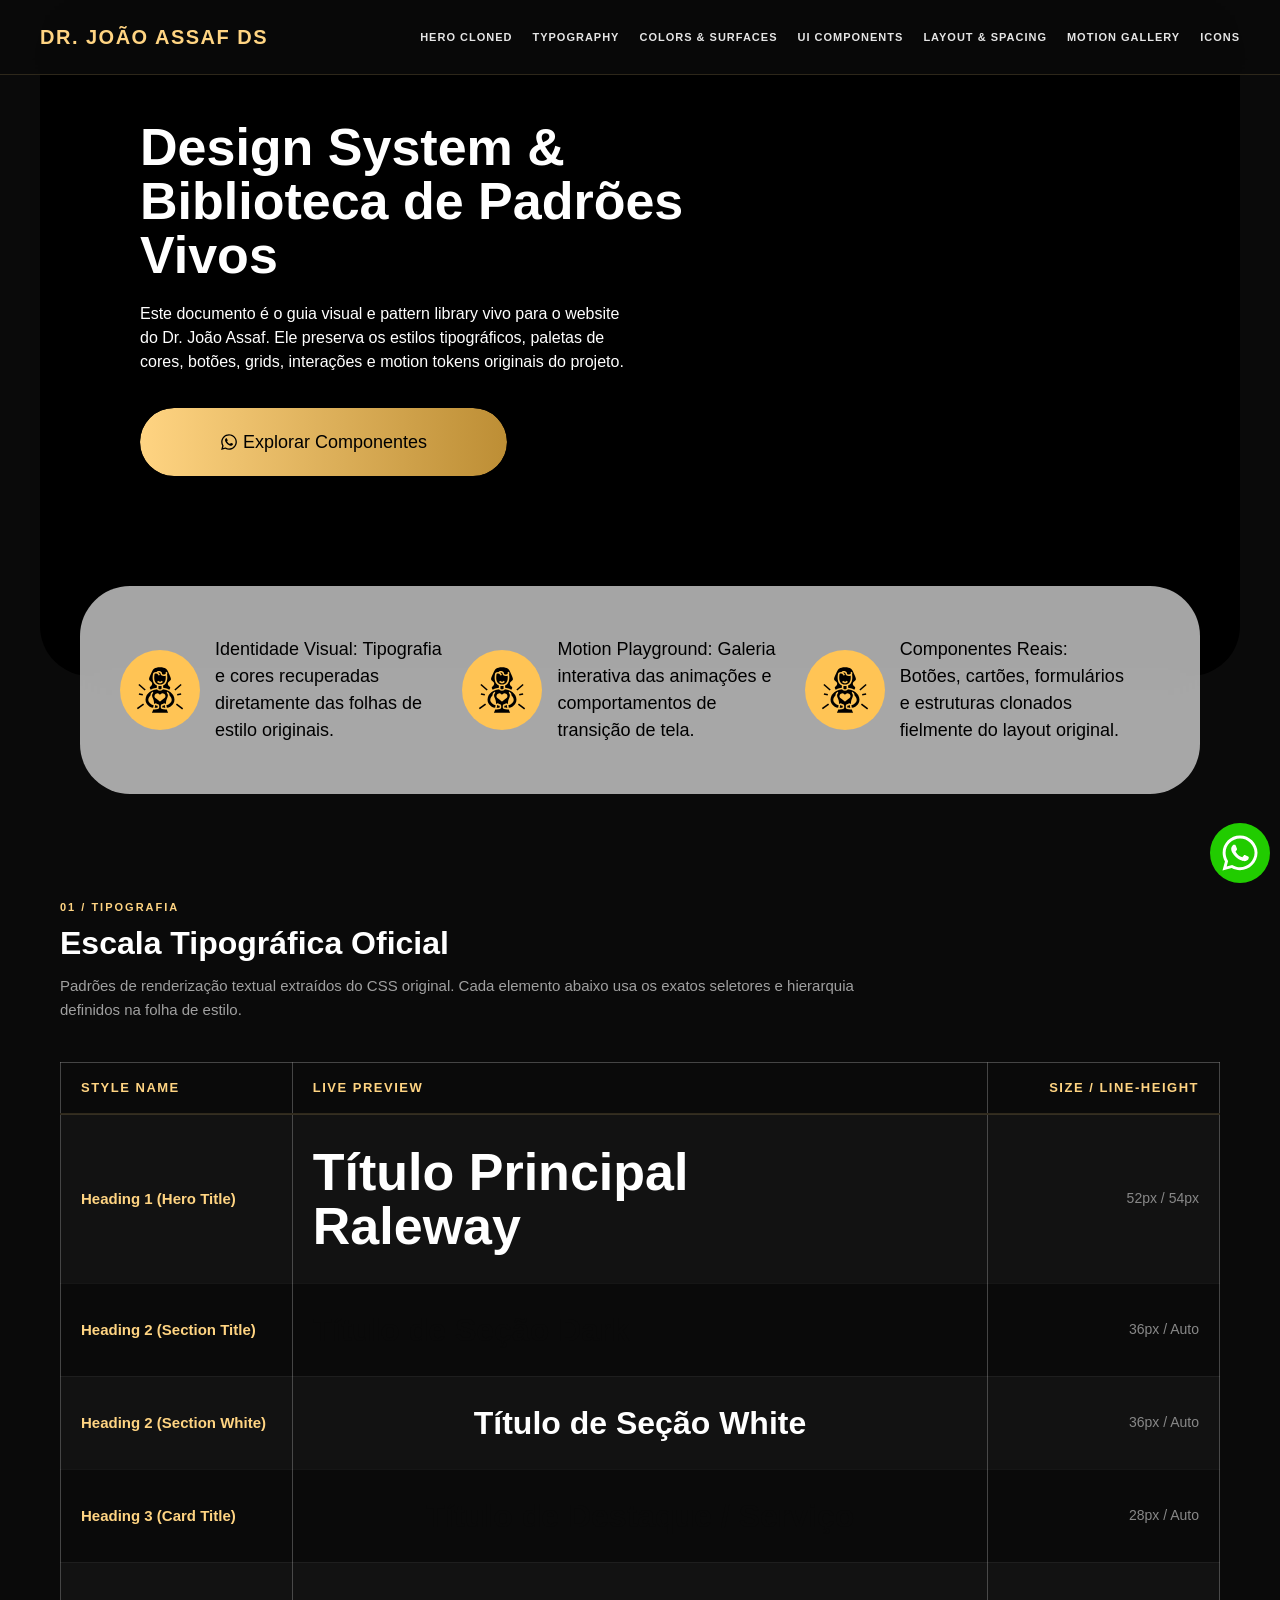
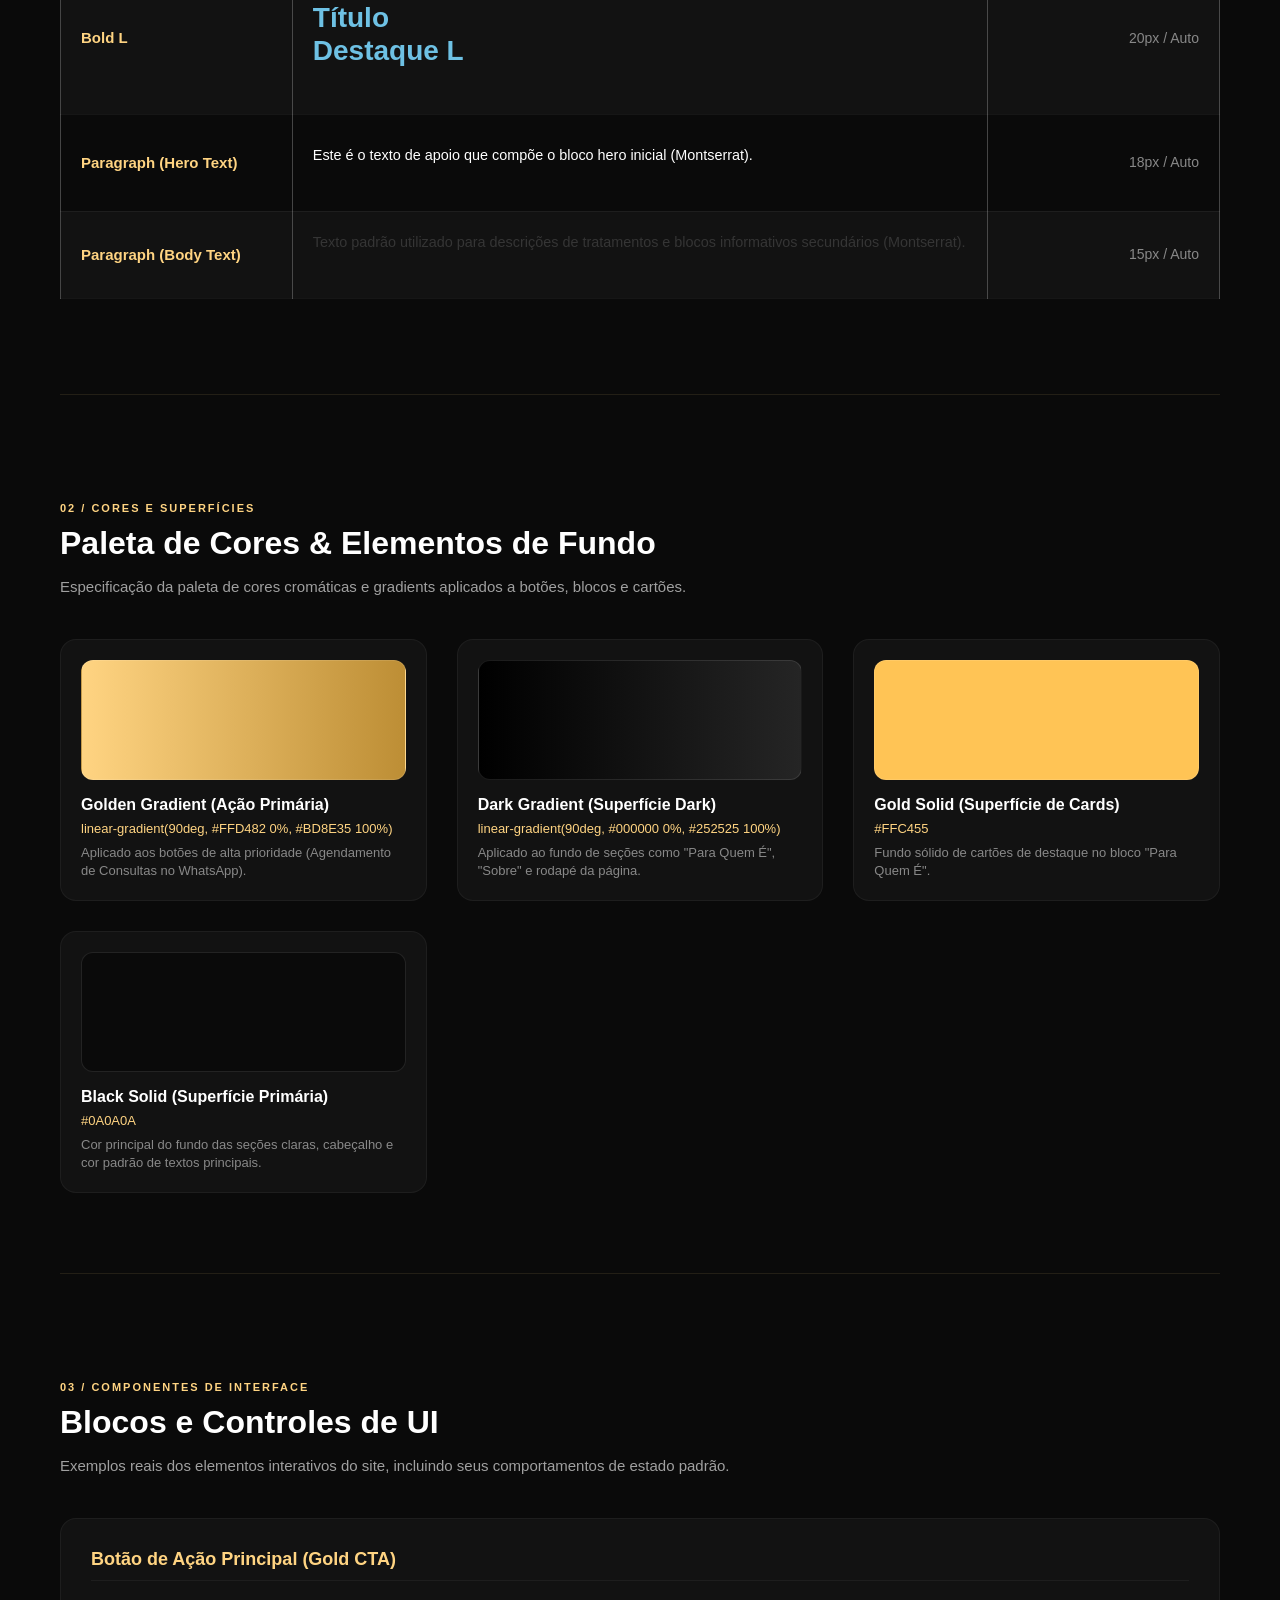
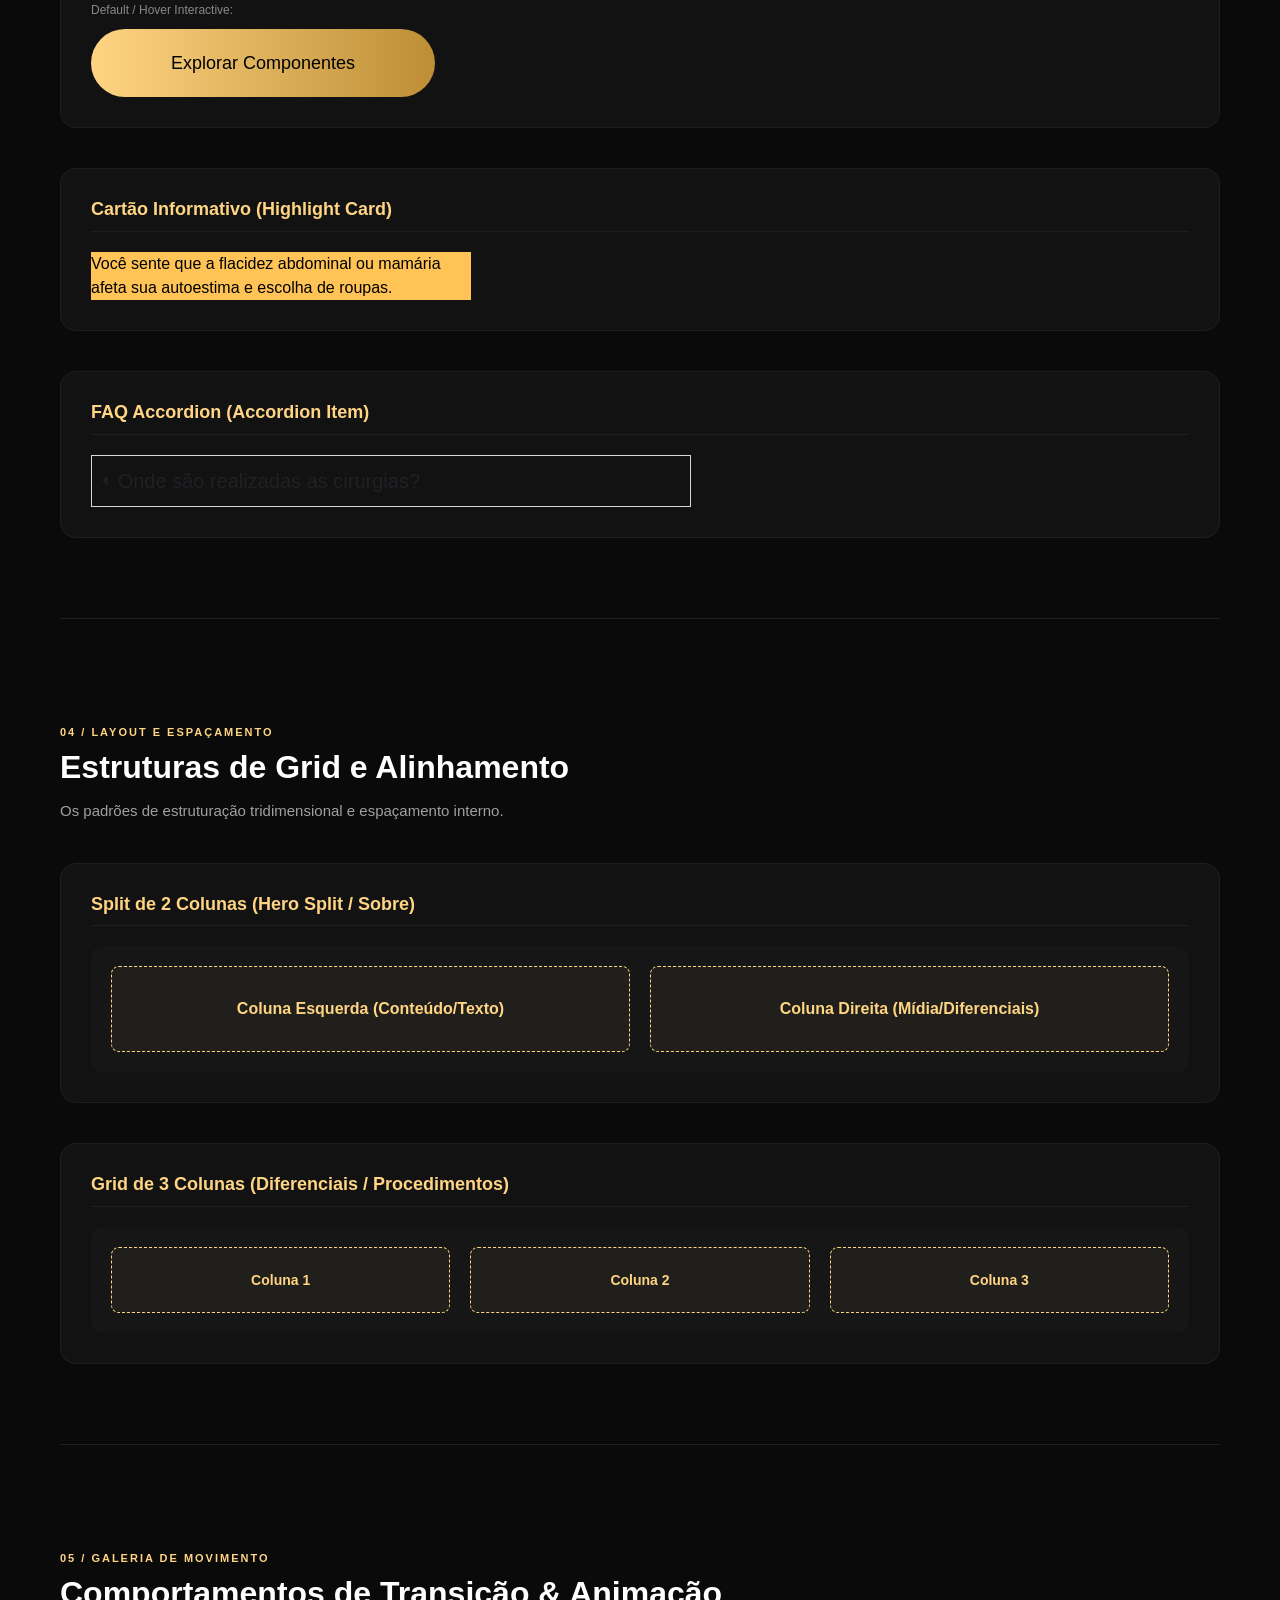
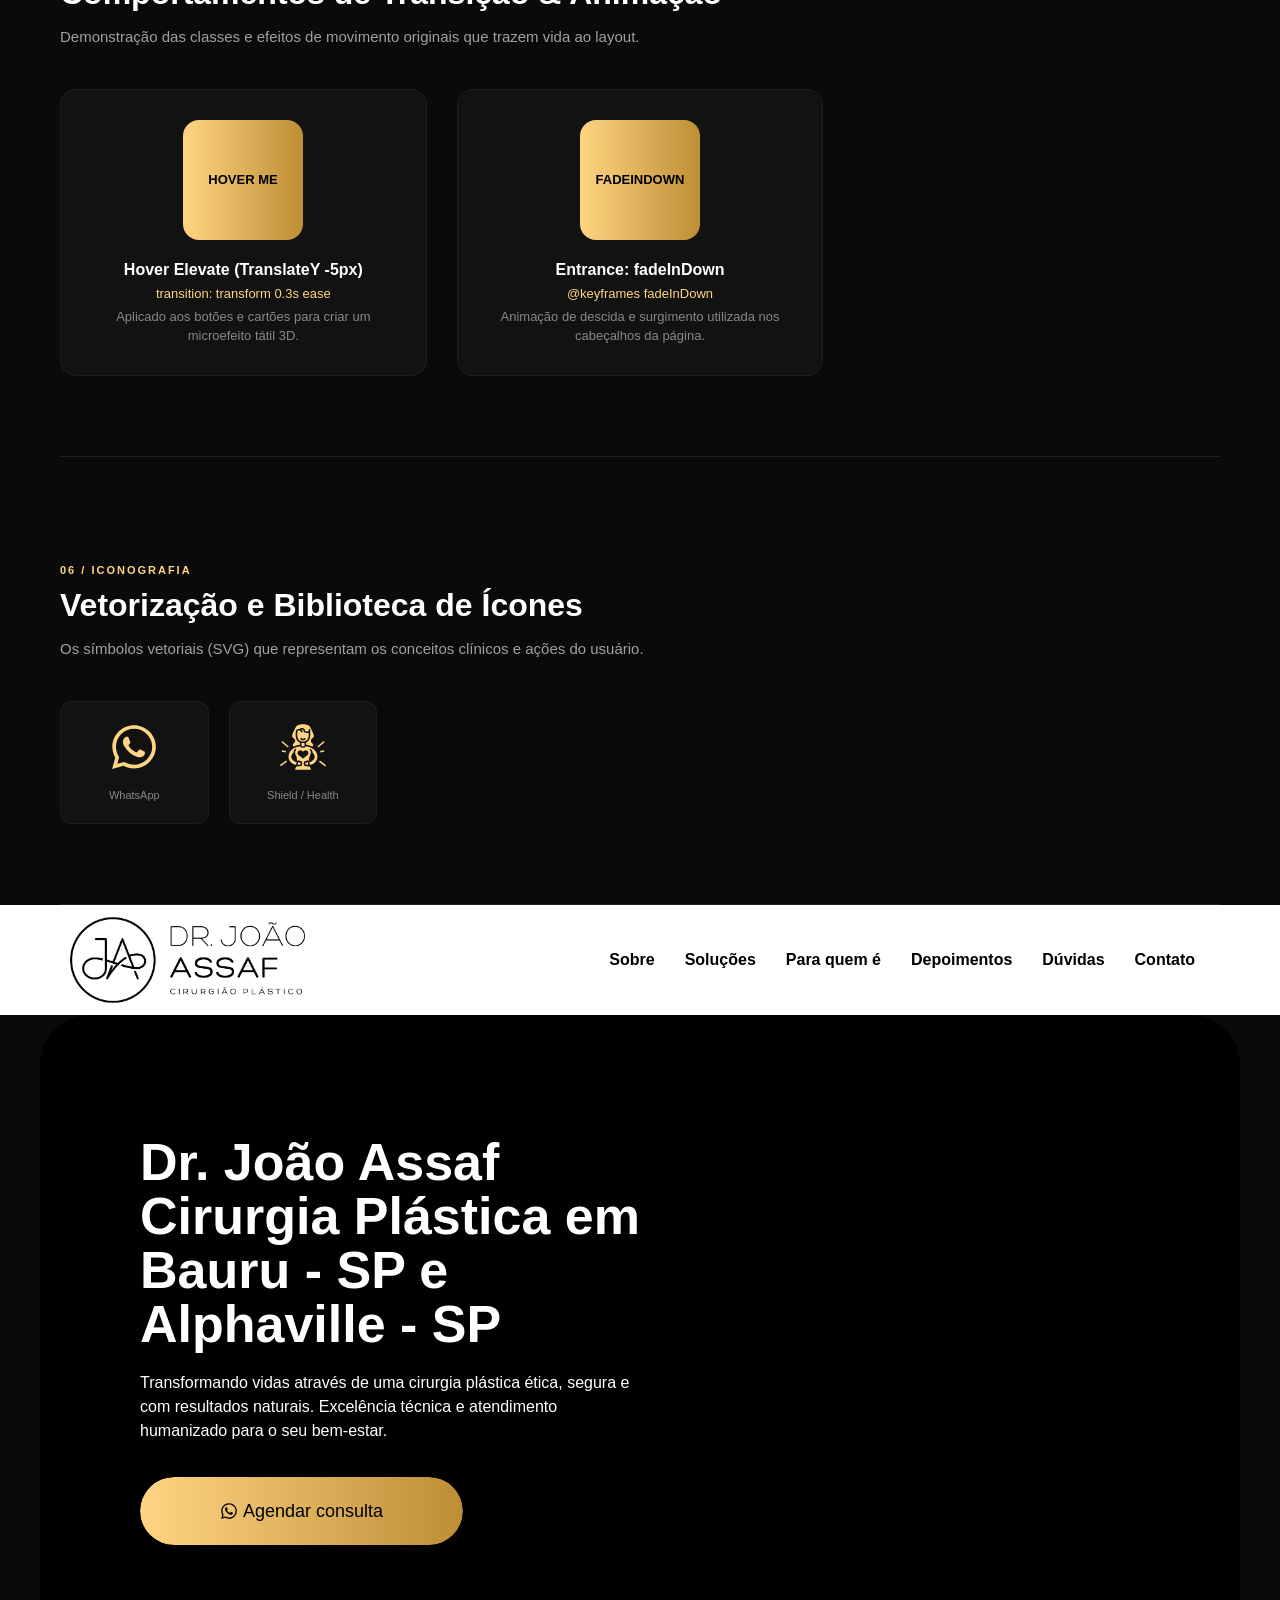
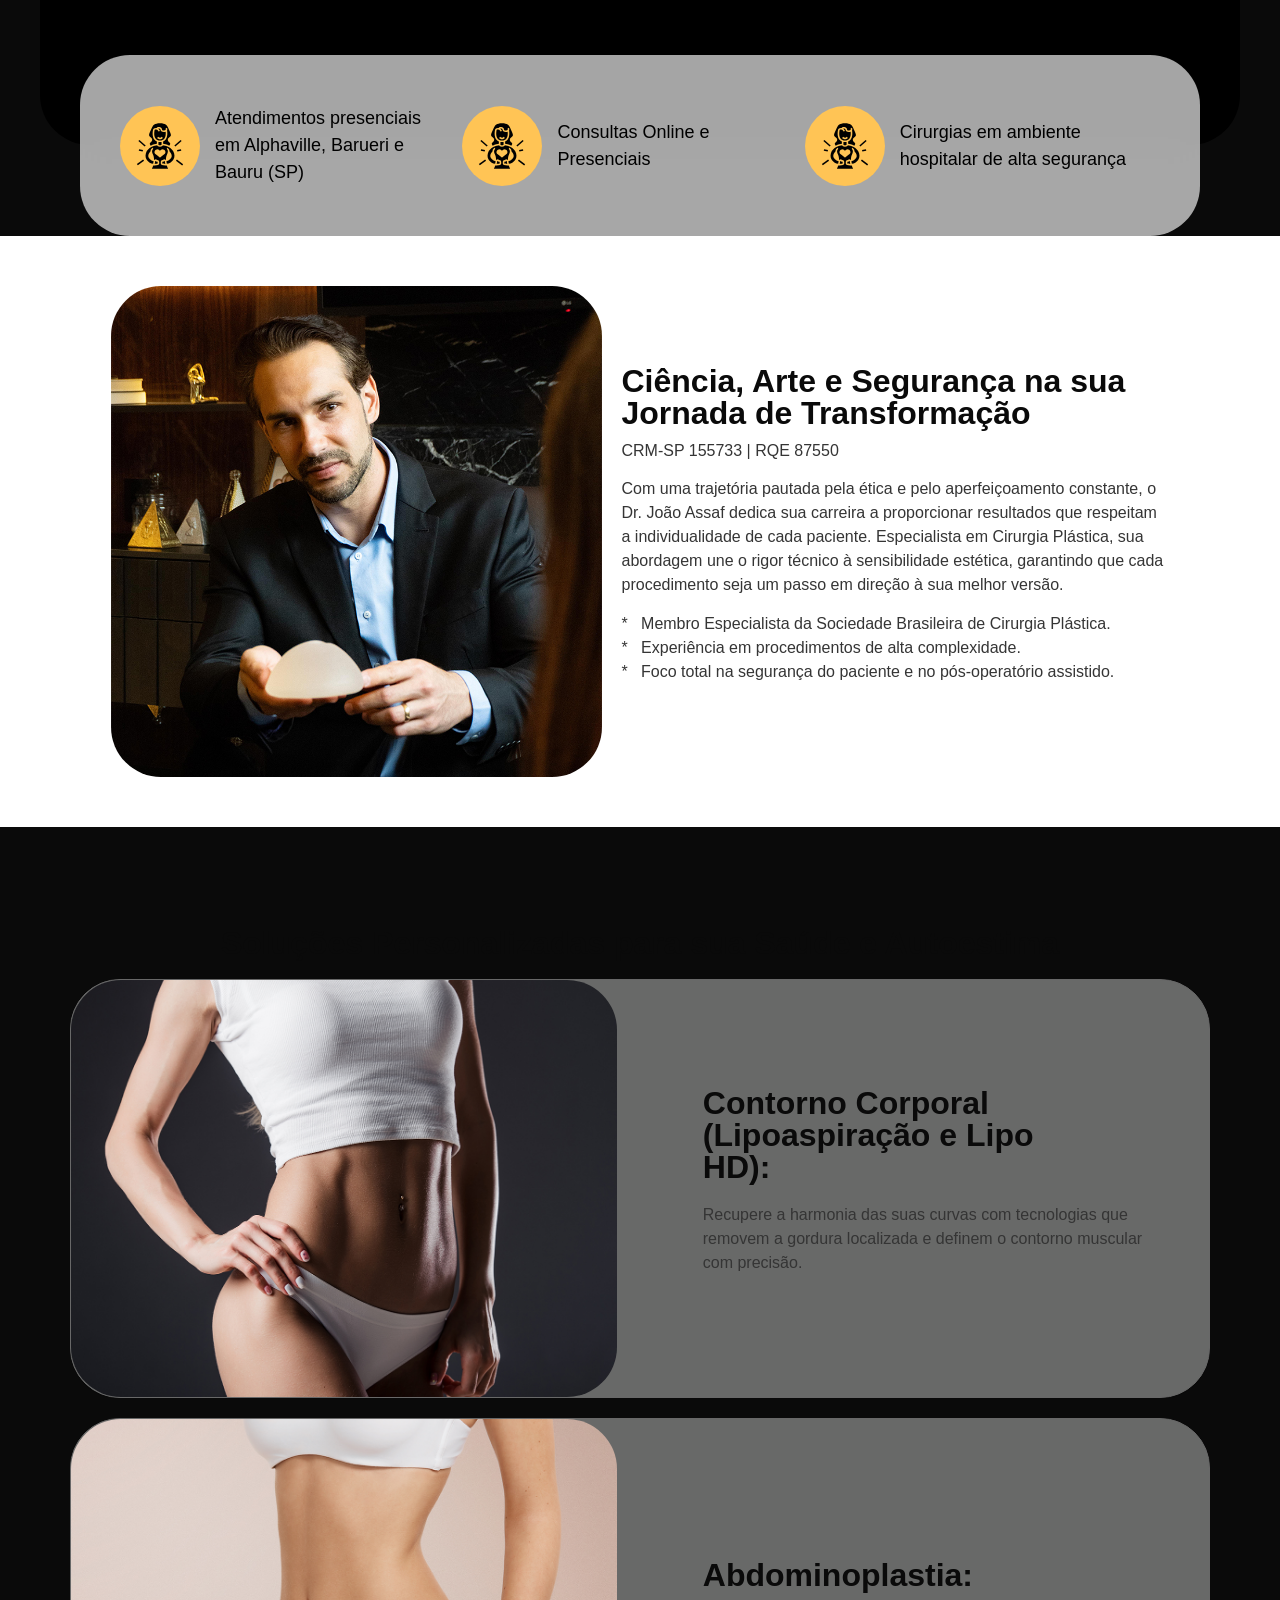
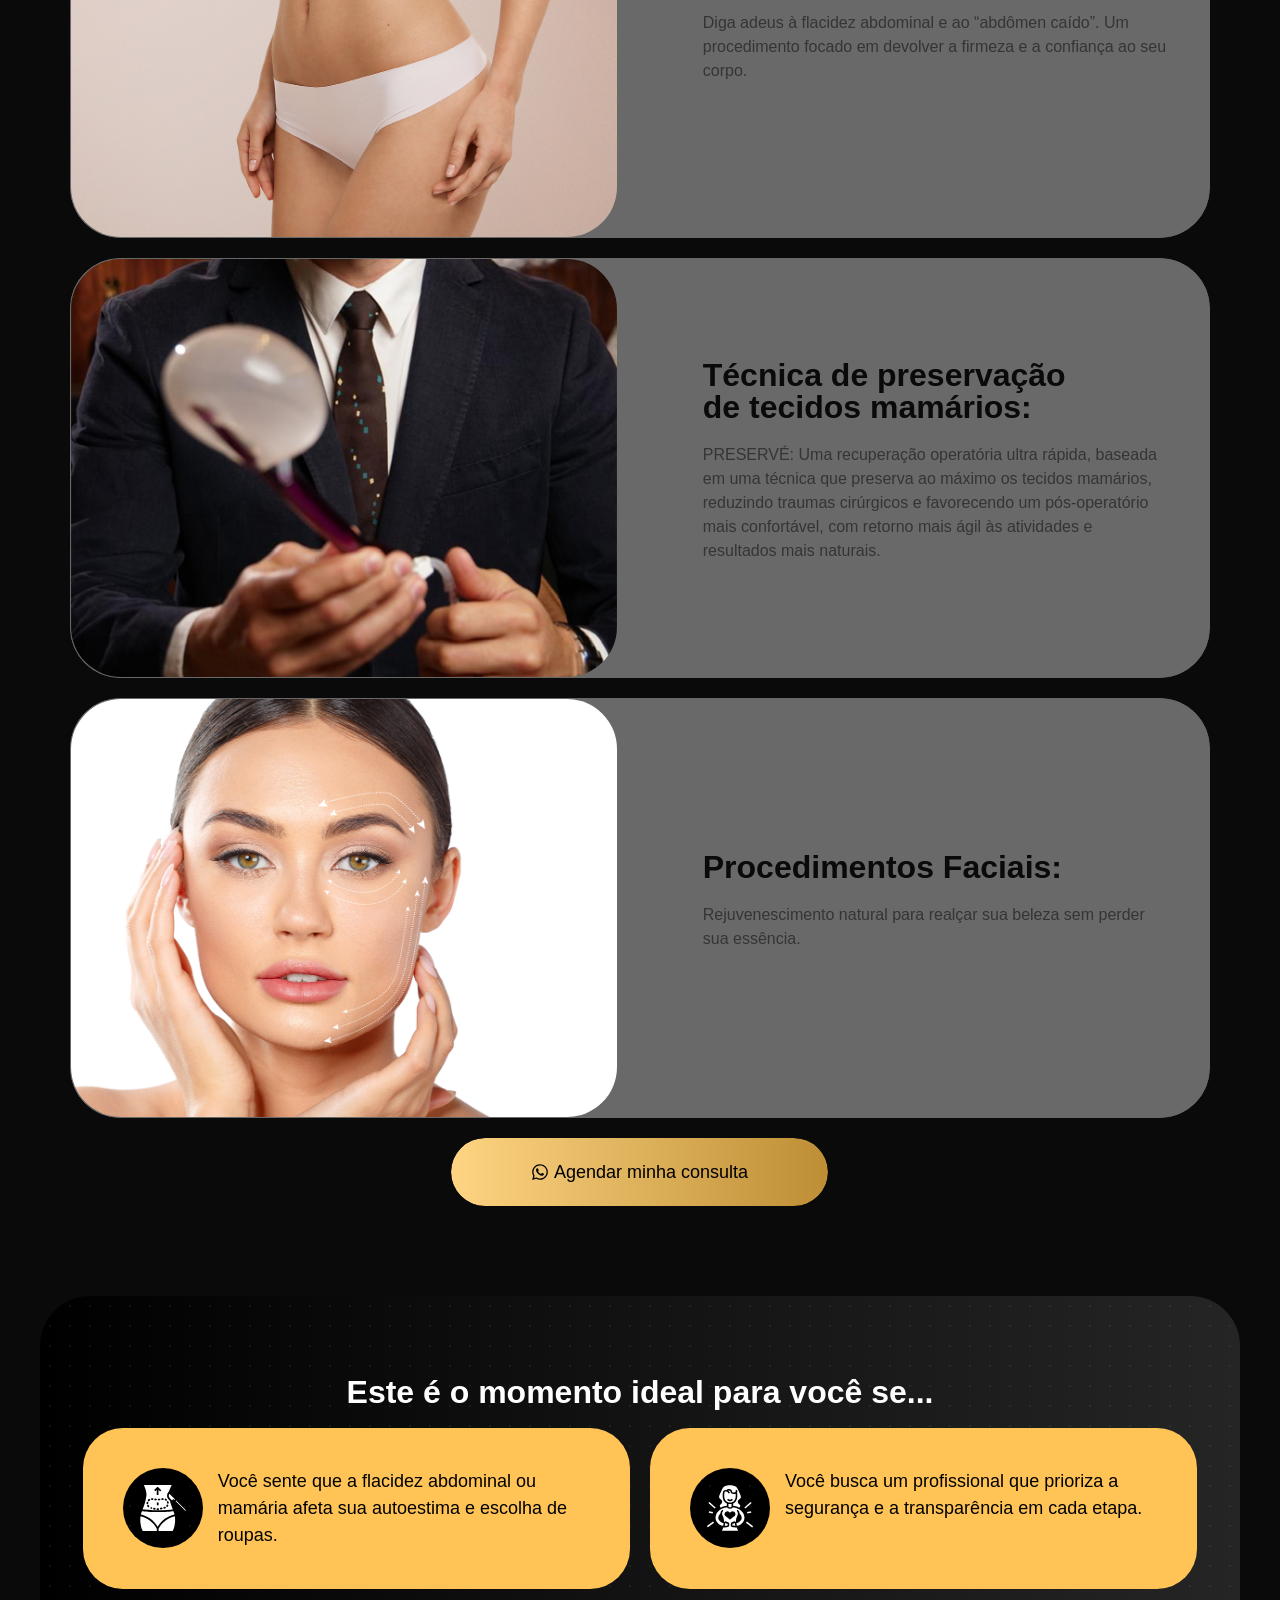
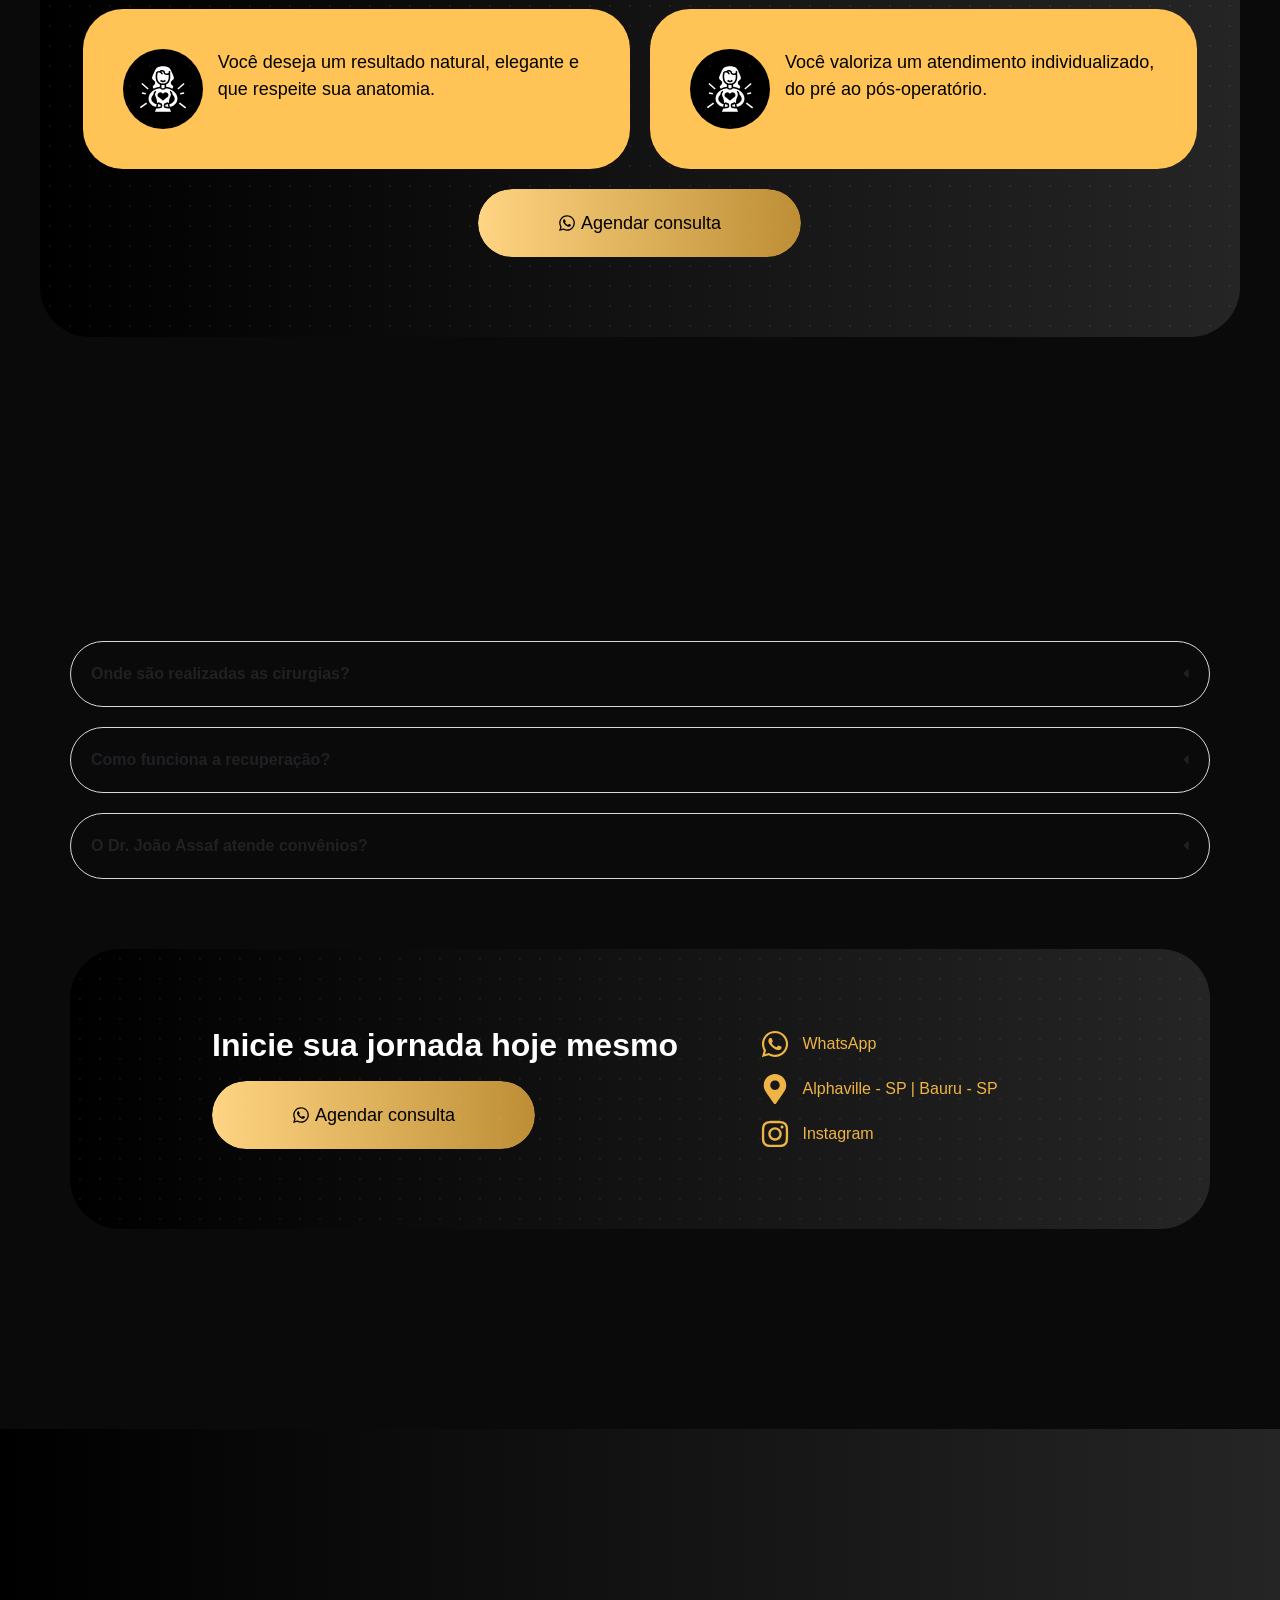
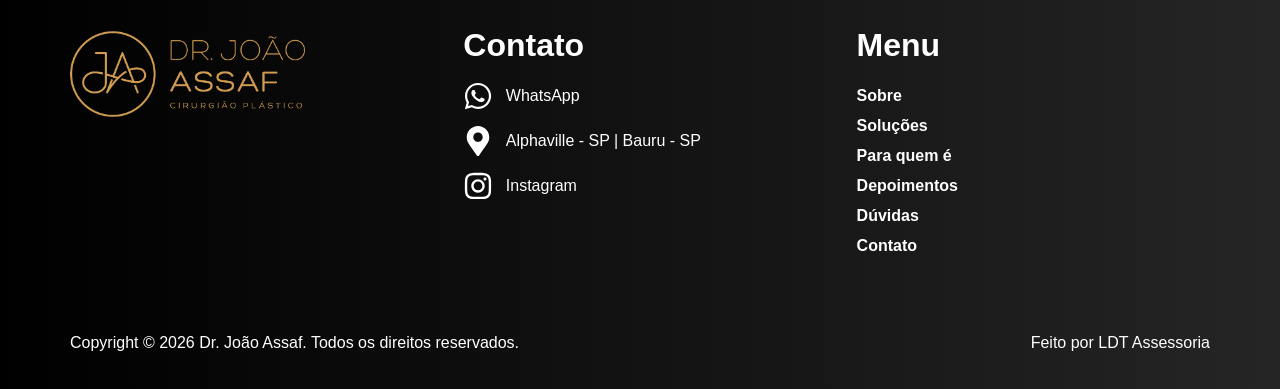
==== design-system.html @ 086efb7a "feat: initial commit with dr iuri sena landing page and resolved layout" ====
<!DOCTYPE html>
<html lang="pt-BR"><head><script data-offline-runtime="1">(function(){
var D = {"entries": [{"b": "e30K", "t": "application/json"}, {"b": "[base64]", "t": "application/json"}], "keys": {"https://maps.googleapis.com/maps/api/mapsjs/gen_204?csp_test=true": 0, "https://maps.googleapis.com/maps/api/mapsjs/gen_204": 0, "https://www.google.com/maps/vt?pb=!1m4!1m3!1i15!2i11916!3i18470!1m4!1m3!1i15!2i11916!3i18471!1m4!1m3!1i15!2i11917!3i18470!1m4!1m3!1i15!2i11917!3i18471!1m4!1m3!1i15!2i11918!3i18470!1m4!1m3!1i15!2i11918!3i18471!1m4!1m3!1i15!2i11919!3i18470!1m4!1m3!1i15!2i11919!3i18471!1m4!1m3!1i15!2i11920!3i18470!1m4!1m3!1i15!2i11920!3i18471!2m3!1e0!2sm!3i780544532!2m3!1e2!2sspotlit!5i1!3m13!2sen-US!3sUS!5e289!12m5!1e68!2m2!1sset!2sRoadmap!4e2!12m3!1e37!2m1!1ssmartmaps!4e3!12m2!5b1!6b1!27m14!299174093m13!14m12!1m8!1m2!1y10718399135906546655!2y11839512752135877627!2s%2Fg%2F11qptkccp0!4m2!1x4071552626!2x3804343533!15sgcid%3Aplastic_surgeon!2b0!6b0!8b0&key=AIzaSyCmL18misQw9KdwqGaw3zHkitj8vG6QF2Y&token=108884": 1, "https://www.google.com/maps/vt": 1}};
var E = D.entries, K = D.keys;
function entry(u){
  if (!u) return null;
  if (K[u] != null) return E[K[u]];
  try {
    var x = new URL(u, location.href);
    if (K[x.href] != null) return E[K[x.href]];
    var op = x.origin + x.pathname;
    if (K[op] != null) return E[K[op]];
  } catch(e){}
  return null;
}
function bytes(e){
  var s = atob(e.b), a = new Uint8Array(s.length);
  for (var i=0;i<s.length;i++) a[i] = s.charCodeAt(i);
  return a;
}
window.__offlineDataUri = function(u){
  var e = entry(u);
  return e ? ('data:' + e.t + ';base64,' + e.b) : null;
};
var _fetch = window.fetch;
if (_fetch) window.fetch = function(input, init){
  try {
    var u = (typeof input === 'string') ? input : (input && input.url);
    var e = entry(u);
    if (e) return Promise.resolve(new Response(bytes(e),
      { status:200, headers:{'Content-Type': e.t} }));
  } catch(err){}
  return _fetch.apply(this, arguments);
};
var _open = XMLHttpRequest.prototype.open;
XMLHttpRequest.prototype.open = function(m, u){
  try { this.__offUrl = u; } catch(e){}
  return _open.apply(this, arguments);
};
var _send = XMLHttpRequest.prototype.send;
XMLHttpRequest.prototype.send = function(){
  var e = entry(this.__offUrl);
  if (!e) return _send.apply(this, arguments);
  var self = this, txt = atob(e.b);
  setTimeout(function(){
    try {
      Object.defineProperty(self,'readyState',{value:4,configurable:true});
      Object.defineProperty(self,'status',{value:200,configurable:true});
      Object.defineProperty(self,'responseText',{value:txt,configurable:true});
      Object.defineProperty(self,'response',{value:txt,configurable:true});
    } catch(err){}
    if (typeof self.onreadystatechange === 'function') self.onreadystatechange();
    if (typeof self.onload === 'function') self.onload();
  }, 0);
};
})();</script><script data-offline-resolve="1">(function(){
var ASSET_MAP = {"https://fonts.googleapis.com/css?family=Roboto+Slab:100,100italic,200,200italic,300,300italic,400,400italic,500,500italic,600,600italic,700,700italic,800,800italic,900,900italic&display=swap": "assets/css/e41380127b5ea983_css.css", "https://fonts.googleapis.com/css?family=Roboto:100,100italic,200,200italic,300,300italic,400,400italic,500,500italic,600,600italic,700,700italic,800,800italic,900,900italic&display=swap": "assets/css/6adb6452bc1ee069_css.css", "https://fonts.googleapis.com/css?family=Montserrat:100,100italic,200,200italic,300,300italic,400,400italic,500,500italic,600,600italic,700,700italic,800,800italic,900,900italic&display=swap": "assets/css/40aa8c73e7113de6_css.css", "https://fonts.googleapis.com/css?family=Raleway:100,100italic,200,200italic,300,300italic,400,400italic,500,500italic,600,600italic,700,700italic,800,800italic,900,900italic&display=swap": "assets/css/e3e8f7f01edabf33_css.css", "https://drjoaoassaf.com.br/": "assets/documents/f886ec07b5850029_file.html", "https://drjoaoassaf.com.br/wp-content/plugins/elementor/assets/css/widget-image.min.css?ver=4.0.7": "assets/css/fb8690e594b2f9b8_widget-image.min.css", "https://drjoaoassaf.com.br/wp-content/themes/hello-elementor/assets/css/theme.css?ver=3.4.6": "assets/css/9a7cfe03ec763818_theme.css", "https://drjoaoassaf.com.br/wp-content/themes/hello-elementor/assets/css/reset.css?ver=3.4.6": "assets/css/2f01a854a759c0a6_reset.css", "https://drjoaoassaf.com.br/wp-content/plugins/elementor/assets/css/frontend.min.css?ver=4.0.7": "assets/css/0a5d398672e25dc7_frontend.min.css", "https://drjoaoassaf.com.br/wp-content/plugins/elementor/assets/css/widget-heading.min.css?ver=4.0.7": "assets/css/f68e889145cb0e47_widget-heading.min.css", "https://drjoaoassaf.com.br/wp-content/themes/hello-elementor/assets/css/header-footer.css?ver=3.4.6": "assets/css/5052c28c33de9956_header-footer.css", "https://drjoaoassaf.com.br/wp-content/plugins/elementor/assets/lib/animations/styles/fadeInDown.min.css?ver=4.0.7": "assets/css/13037a61480cee3d_fadeInDown.min.css", "https://drjoaoassaf.com.br/wp-content/uploads/elementor/css/post-8.css?ver=1778086882": "assets/css/2e3f3c9d0c58d57c_post-8.css", "https://drjoaoassaf.com.br/wp-content/plugins/elementor/assets/css/widget-icon-box.min.css?ver=4.0.7": "assets/css/398e2425ac154b75_widget-icon-box.min.css", "https://drjoaoassaf.com.br/wp-content/plugins/pro-elements/assets/css/widget-nav-menu.min.css?ver=3.35.0": "assets/css/06fb30016451c923_widget-nav-menu.min.css", "https://drjoaoassaf.com.br/wp-content/plugins/elementor/assets/css/widget-google_maps.min.css?ver=4.0.7": "assets/css/dd9c588958cd66ea_widget-google_maps.min.css", "https://drjoaoassaf.com.br/wp-includes/js/jquery/jquery.min.js?ver=3.7.1": "assets/js/cb6f2d32c49d1c2b_jquery.min.js", "https://drjoaoassaf.com.br/wp-content/uploads/elementor/css/post-14.css?ver=1778086882": "assets/css/66830f38ccab24e9_post-14.css", "https://drjoaoassaf.com.br/wp-content/plugins/elementor/assets/css/widget-icon-list.min.css?ver=4.0.7": "assets/css/1b34d4c7324321e3_widget-icon-list.min.css", "https://drjoaoassaf.com.br/wp-includes/js/jquery/jquery-migrate.min.js?ver=3.4.1": "assets/js/5274f11e6fb32ae0_jquery-migrate.min.js", "https://drjoaoassaf.com.br/wp-content/plugins/elementor/assets/css/widget-nested-accordion.min.css?ver=4.0.7": "assets/css/4ada91f83b55c031_widget-nested-accordion.min.css", "https://drjoaoassaf.com.br/wp-content/plugins/pro-elements/assets/css/modules/sticky.min.css?ver=3.35.0": "assets/css/6f0b2e96bd88c2d8_sticky.min.css", "https://cdn.trustindex.io/loader.js?ver=1": "assets/js/0eb0f6be05ca6315_loader.js", "https://drjoaoassaf.com.br/wp-content/uploads/2026/03/k2.png": "assets/images/002144c88d9d745e_k2.png", "https://fonts.gstatic.com/s/montserrat/v31/JTUSjIg1_i6t8kCHKm459WlhyyTh89Y.woff2": "assets/fonts/6438d7b8ea9c7c39_JTUSjIg1_i6t8kCHKm459WlhyyTh89.woff2", "https://fonts.gstatic.com/s/roboto/v51/KFO7CnqEu92Fr1ME7kSn66aGLdTylUAMa3yUBHMdazQ.woff2": "assets/fonts/0a44e0bb6ba5c853_KFO7CnqEu92Fr1ME7kSn66aGLdTylU.woff2", "https://fonts.gstatic.com/s/raleway/v37/1Ptug8zYS_SKggPNyC0IT4ttDfA.woff2": "assets/fonts/10f1a0ef3f349790_1Ptug8zYS_SKggPNyC0IT4ttDfA.woff2", "https://drjoaoassaf.com.br/wp-includes/js/dist/i18n.min.js?ver=c26c3dc7bed366793375": "assets/js/d4efe709c65438ae_i18n.min.js", "https://drjoaoassaf.com.br/wp-content/plugins/pro-elements/assets/js/frontend.min.js?ver=3.35.0": "assets/js/4dddc79b1fef51de_frontend.min.js", "https://drjoaoassaf.com.br/wp-includes/js/dist/hooks.min.js?ver=dd5603f07f9220ed27f1": "assets/js/87cee5f49ba0d301_hooks.min.js", "https://drjoaoassaf.com.br/wp-content/plugins/elementor/assets/js/frontend.min.js?ver=4.0.7": "assets/js/a06367414e21ca69_frontend.min.js", "https://drjoaoassaf.com.br/wp-includes/js/jquery/ui/core.min.js?ver=1.13.3": "assets/js/699210a5ed06e497_core.min.js", "https://drjoaoassaf.com.br/wp-content/plugins/pro-elements/assets/lib/sticky/jquery.sticky.min.js?ver=3.35.0": "assets/js/34bbd1c367ffc7d8_jquery.sticky.min.js", "https://drjoaoassaf.com.br/wp-content/plugins/pro-elements/assets/js/webpack-pro.runtime.min.js?ver=3.35.0": "assets/js/e8c5718a9e89c04a_webpack-pro.runtime.min.js", "https://drjoaoassaf.com.br/wp-content/plugins/pro-elements/assets/js/elements-handlers.min.js?ver=3.35.0": "assets/js/2c7e6d34bee3736c_elements-handlers.min.js", "https://drjoaoassaf.com.br/wp-content/uploads/elementor/css/post-80.css?ver=1779368314": "assets/css/45f0231564a9cfe9_post-80.css", "https://drjoaoassaf.com.br/wp-content/plugins/pro-elements/assets/lib/smartmenus/jquery.smartmenus.min.js?ver=1.2.1": "assets/js/f9b60ae2f2938c58_jquery.smartmenus.min.js", "https://drjoaoassaf.com.br/wp-content/plugins/elementor/assets/js/webpack.runtime.min.js?ver=4.0.7": "assets/js/fd9ae84b4655a6ff_webpack.runtime.min.js", "https://drjoaoassaf.com.br/wp-content/plugins/elementor/assets/js/frontend-modules.min.js?ver=4.0.7": "assets/js/c66f47147d5fe3cc_frontend-modules.min.js", "https://drjoaoassaf.com.br/wp-content/plugins/pro-elements/assets/css/conditionals/popup.min.css?ver=3.35.0": "assets/css/3e86e49c78cd2bef_popup.min.css", "https://drjoaoassaf.com.br/wp-content/themes/hello-elementor/assets/js/hello-frontend.js?ver=3.4.6": "assets/js/268cae8c2e7a7330_hello-frontend.js", "https://drjoaoassaf.com.br/wp-content/uploads/2026/03/cp1-1.jpg": "assets/images/a7e66f489554c46e_cp1-1.jpg", "https://drjoaoassaf.com.br/wp-content/uploads/2026/03/cp1.jpg": "assets/images/94603dd27405ee73_cp1.jpg", "https://drjoaoassaf.com.br/wp-content/uploads/2026/03/e0.jpg": "assets/images/b73bed2137e1c03b_e0.jpg", "https://drjoaoassaf.com.br/wp-content/uploads/2026/03/e2.jpg": "assets/images/7261da7609df9009_e2.jpg", "https://drjoaoassaf.com.br/wp-content/uploads/2026/03/e1.jpg": "assets/images/0bb248be7bf5d50d_e1.jpg", "https://drjoaoassaf.com.br/wp-content/uploads/2026/03/e3.jpg": "assets/images/5b0efacd9ac868d6_e3.jpg", "https://drjoaoassaf.com.br/wp-content/plugins/elementor/assets/lib/dialog/dialog.min.js?ver=4.9.3": "assets/js/30770e96ca66d9f1_dialog.min.js", "https://drjoaoassaf.com.br/wp-content/plugins/elementor/assets/js/shared-frontend-handlers.03caa53373b56d3bab67.bundle.min.js": "assets/js/77c0a6d635dad44b_shared-frontend-handlers.03caa.js", "https://drjoaoassaf.com.br/wp-content/plugins/pro-elements/assets/js/nav-menu.8521a0597c50611efdc6.bundle.min.js": "assets/js/a0fb7b5ad02ac641_nav-menu.8521a0597c50611efdc6..js", "https://drjoaoassaf.com.br/wp-content/plugins/elementor/assets/js/nested-accordion.294d40984397351fd0f5.bundle.min.js": "assets/js/13a74d448663f3f9_nested-accordion.294d409843973.js", "https://drjoaoassaf.com.br/wp-content/plugins/elementor/assets/js/text-editor.45609661e409413f1cef.bundle.min.js": "assets/js/4543f55b0b8bc8fe_text-editor.45609661e409413f1c.js", "https://www.google.com/maps/embed?origin=mfe&pb=!1m4!2m1!1sDr.+Jo%C3%A3o+Assaf+%7C+Cirurgi%C3%A3o+pl%C3%A1stico.+Cirurgi%C3%A3o+pl%C3%A1stico+em+Bauru,+S%C3%A3o+Paulo!5e0!6i15": "assets/documents/f11e27616f375a9a_embed.html", "https://maps.googleapis.com/maps/api/js?key=AIzaSyCmL18misQw9KdwqGaw3zHkitj8vG6QF2Y&paint_origin=&libraries=geometry,search&v=weekly&loading=async&language=en_US&callback=onApiLoad": "assets/js/65326f86b8e9116d_js.js", "https://maps.googleapis.com/maps-api-v3/api/js/65/1c/geometry.js": "assets/js/ed03e4d908cc98c1_geometry.js", "https://maps.googleapis.com/maps-api-v3/api/js/65/1c/search.js": "assets/js/0b5a5914b40e518c_search.js", "https://maps.gstatic.com/maps-api-v3/embed/js/65/1c/init_embed.js": "assets/js/1f246c057f4a2fd3_init_embed.js", "https://maps.googleapis.com/maps-api-v3/api/js/65/1c/main.js": "assets/js/71d6d0eda2c1cc34_main.js", "https://maps.googleapis.com/maps/api/mapsjs/gen_204?csp_test=true": "assets/json/ca3d163bab055381_gen_204.json", "https://maps.googleapis.com/maps-api-v3/api/js/65/1c/onion.js": "assets/js/7ec86ac58444fa5e_onion.js", "https://maps.googleapis.com/maps-api-v3/api/js/65/1c/search_impl.js": "assets/js/54694c158a7f9b8f_search_impl.js", "https://maps.googleapis.com/maps-api-v3/api/js/65/1c/map.js": "assets/js/aeef92f66bad0730_map.js", "https://maps.googleapis.com/maps-api-v3/api/js/65/1c/common.js": "assets/js/dc5eb7b7b790ae85_common.js", "https://maps.googleapis.com/maps-api-v3/api/js/65/1c/util.js": "assets/js/38224b76dbe1beb2_util.js", "https://maps.googleapis.com/maps-api-v3/api/js/65/1c/places.js": "assets/js/0078eebe10ead80d_places.js", "https://fonts.googleapis.com/css?family=Google+Sans+Text:400&text=%E2%86%90%E2%86%92%E2%86%91%E2%86%93&lang=en": "assets/css/eeb7e2cdafda20e5_css.css", "https://fonts.googleapis.com/css?family=Roboto:300,400,500,700|Google+Sans:400,500,700|Google+Sans+Text:400,500,700&lang=en": "assets/css/b2394fb72dcf1d0b_css.css", "https://drjoaoassaf.com.br/wp-content/uploads/2026/03/k1.png": "assets/images/5727775ef2373966_k1.png", "https://maps.gstatic.com/mapfiles/openhand_8_8.cur": "assets/images/7342f390b12f636d_openhand_8_8.cur", "https://maps.googleapis.com/maps-api-v3/api/js/65/1c/log.js": "assets/js/052c19f4719964f6_log.js", "https://maps.googleapis.com/$rpc/google.internal.maps.mapsjs.v1.MapsJsInternalService/InitMapsJwt": "assets/documents/d59d037cb02a6de9_InitMapsJwt", "https://maps.googleapis.com/$rpc/google.internal.maps.mapsjs.v1.MapsJsInternalService/GetViewportInfo": "assets/documents/557500d6ab7d64d0_GetViewportInfo", "https://maps.googleapis.com/$rpc/google.internal.maps.mapsjs.v1.MapsJsInternalService/GetPlaceWidgetMetadata": "assets/documents/59340bd23c35dc7a_GetPlaceWidgetMetadata", "https://www.google.com/maps/vt?pb=!1m5!1m4!1i15!2i11919!3i18471!4i256!2m3!1e0!2sm!3i780544532!2m3!1e2!2sspotlit!5i1!3m13!2sen-US!3sUS!5e289!12m5!1e68!2m2!1sset!2sRoadmap!4e2!12m3!1e37!2m1!1ssmartmaps!4e0!5m1!1e3!23i47083502!27m14!299174093m13!14m12!1m8!1m2!1y10718399135906546655!2y11839512752135877627!2s%2Fg%2F11qptkccp0!4m2!1x4071552626!2x3804343533!15sgcid%3Aplastic_surgeon!2b0!6b0!8b0&key=AIzaSyCmL18misQw9KdwqGaw3zHkitj8vG6QF2Y&token=130598": "assets/images/08afd687c6a49fe3_vt.webp", "https://www.google.com/maps/vt?pb=!1m5!1m4!1i15!2i11917!3i18471!4i256!2m3!1e0!2sm!3i780544532!2m3!1e2!2sspotlit!5i1!3m13!2sen-US!3sUS!5e289!12m5!1e68!2m2!1sset!2sRoadmap!4e2!12m3!1e37!2m1!1ssmartmaps!4e0!5m1!1e3!23i47083502!27m14!299174093m13!14m12!1m8!1m2!1y10718399135906546655!2y11839512752135877627!2s%2Fg%2F11qptkccp0!4m2!1x4071552626!2x3804343533!15sgcid%3Aplastic_surgeon!2b0!6b0!8b0&key=AIzaSyCmL18misQw9KdwqGaw3zHkitj8vG6QF2Y&token=60700": "assets/images/c2e417b64791523b_vt.webp", "https://www.google.com/maps/vt?pb=!1m5!1m4!1i15!2i11916!3i18471!4i256!2m3!1e0!2sm!3i780544532!2m3!1e2!2sspotlit!5i1!3m13!2sen-US!3sUS!5e289!12m5!1e68!2m2!1sset!2sRoadmap!4e2!12m3!1e37!2m1!1ssmartmaps!4e0!5m1!1e3!23i47083502!27m14!299174093m13!14m12!1m8!1m2!1y10718399135906546655!2y11839512752135877627!2s%2Fg%2F11qptkccp0!4m2!1x4071552626!2x3804343533!15sgcid%3Aplastic_surgeon!2b0!6b0!8b0&key=AIzaSyCmL18misQw9KdwqGaw3zHkitj8vG6QF2Y&token=25751": "assets/images/83507f25bc110f54_vt.webp", "https://www.google.com/maps/vt?pb=!1m5!1m4!1i15!2i11920!3i18471!4i256!2m3!1e0!2sm!3i780544532!2m3!1e2!2sspotlit!5i1!3m13!2sen-US!3sUS!5e289!12m5!1e68!2m2!1sset!2sRoadmap!4e2!12m3!1e37!2m1!1ssmartmaps!4e0!5m1!1e3!23i47083502!27m14!299174093m13!14m12!1m8!1m2!1y10718399135906546655!2y11839512752135877627!2s%2Fg%2F11qptkccp0!4m2!1x4071552626!2x3804343533!15sgcid%3Aplastic_surgeon!2b0!6b0!8b0&key=AIzaSyCmL18misQw9KdwqGaw3zHkitj8vG6QF2Y&token=81289": "assets/images/3b506326dfdfd5d0_vt.webp", "https://www.google.com/maps/vt?pb=!1m5!1m4!1i15!2i11920!3i18470!4i256!2m3!1e0!2sm!3i780544532!2m3!1e2!2sspotlit!5i1!3m13!2sen-US!3sUS!5e289!12m5!1e68!2m2!1sset!2sRoadmap!4e2!12m3!1e37!2m1!1ssmartmaps!4e0!5m1!1e3!23i47083502!27m14!299174093m13!14m12!1m8!1m2!1y10718399135906546655!2y11839512752135877627!2s%2Fg%2F11qptkccp0!4m2!1x4071552626!2x3804343533!15sgcid%3Aplastic_surgeon!2b0!6b0!8b0&key=AIzaSyCmL18misQw9KdwqGaw3zHkitj8vG6QF2Y&token=87881": "assets/images/741318befe413b0f_vt.webp", "https://maps.googleapis.com/maps-api-v3/api/js/65/1c/controls.js": "assets/js/35b7e538abe2f782_controls.js", "https://maps.googleapis.com/maps-api-v3/api/js/65/1c/places_impl.js": "assets/js/e5dc44da8489a48a_places_impl.js", "https://www.google.com/maps/vt?pb=!1m5!1m4!1i15!2i11916!3i18470!4i256!2m3!1e0!2sm!3i780544532!2m3!1e2!2sspotlit!5i1!3m13!2sen-US!3sUS!5e289!12m5!1e68!2m2!1sset!2sRoadmap!4e2!12m3!1e37!2m1!1ssmartmaps!4e0!5m1!1e3!23i47083502!27m14!299174093m13!14m12!1m8!1m2!1y10718399135906546655!2y11839512752135877627!2s%2Fg%2F11qptkccp0!4m2!1x4071552626!2x3804343533!15sgcid%3Aplastic_surgeon!2b0!6b0!8b0&key=AIzaSyCmL18misQw9KdwqGaw3zHkitj8vG6QF2Y&token=32343": "assets/images/ee5d4b60ca116a84_vt.webp", "https://www.google.com/maps/vt?pb=!1m5!1m4!1i15!2i11918!3i18471!4i256!2m3!1e0!2sm!3i780544532!2m3!1e2!2sspotlit!5i1!3m13!2sen-US!3sUS!5e289!12m5!1e68!2m2!1sset!2sRoadmap!4e2!12m3!1e37!2m1!1ssmartmaps!4e0!5m1!1e3!23i47083502!27m14!299174093m13!14m12!1m8!1m2!1y10718399135906546655!2y11839512752135877627!2s%2Fg%2F11qptkccp0!4m2!1x4071552626!2x3804343533!15sgcid%3Aplastic_surgeon!2b0!6b0!8b0&key=AIzaSyCmL18misQw9KdwqGaw3zHkitj8vG6QF2Y&token=95649": "assets/images/b6308f6ffd4e8d2a_vt.webp", "https://www.google.com/maps/vt?pb=!1m5!1m4!1i15!2i11919!3i18470!4i256!2m3!1e0!2sm!3i780544532!2m3!1e2!2sspotlit!5i1!3m13!2sen-US!3sUS!5e289!12m5!1e68!2m2!1sset!2sRoadmap!4e2!12m3!1e37!2m1!1ssmartmaps!4e0!5m1!1e3!23i47083502!27m14!299174093m13!14m12!1m8!1m2!1y10718399135906546655!2y11839512752135877627!2s%2Fg%2F11qptkccp0!4m2!1x4071552626!2x3804343533!15sgcid%3Aplastic_surgeon!2b0!6b0!8b0&key=AIzaSyCmL18misQw9KdwqGaw3zHkitj8vG6QF2Y&token=6119": "assets/images/177edd439d5bffe3_vt.webp", "https://www.google.com/maps/vt?pb=!1m5!1m4!1i15!2i11917!3i18470!4i256!2m3!1e0!2sm!3i780544532!2m3!1e2!2sspotlit!5i1!3m13!2sen-US!3sUS!5e289!12m5!1e68!2m2!1sset!2sRoadmap!4e2!12m3!1e37!2m1!1ssmartmaps!4e0!5m1!1e3!23i47083502!27m14!299174093m13!14m12!1m8!1m2!1y10718399135906546655!2y11839512752135877627!2s%2Fg%2F11qptkccp0!4m2!1x4071552626!2x3804343533!15sgcid%3Aplastic_surgeon!2b0!6b0!8b0&key=AIzaSyCmL18misQw9KdwqGaw3zHkitj8vG6QF2Y&token=67292": "assets/images/06f83c1607d3e35e_vt.webp", "https://www.google.com/maps/vt?pb=!1m5!1m4!1i15!2i11918!3i18470!4i256!2m3!1e0!2sm!3i780544532!2m3!1e2!2sspotlit!5i1!3m13!2sen-US!3sUS!5e289!12m5!1e68!2m2!1sset!2sRoadmap!4e2!12m3!1e37!2m1!1ssmartmaps!4e0!5m1!1e3!23i47083502!27m14!299174093m13!14m12!1m8!1m2!1y10718399135906546655!2y11839512752135877627!2s%2Fg%2F11qptkccp0!4m2!1x4071552626!2x3804343533!15sgcid%3Aplastic_surgeon!2b0!6b0!8b0&key=AIzaSyCmL18misQw9KdwqGaw3zHkitj8vG6QF2Y&token=102241": "assets/images/4a1fd74eb042ec9a_vt.webp", "https://www.google.com/maps/vt?pb=!1m4!1m3!1i15!2i11916!3i18470!1m4!1m3!1i15!2i11916!3i18471!1m4!1m3!1i15!2i11917!3i18470!1m4!1m3!1i15!2i11917!3i18471!1m4!1m3!1i15!2i11918!3i18470!1m4!1m3!1i15!2i11918!3i18471!1m4!1m3!1i15!2i11919!3i18470!1m4!1m3!1i15!2i11919!3i18471!1m4!1m3!1i15!2i11920!3i18470!1m4!1m3!1i15!2i11920!3i18471!2m3!1e0!2sm!3i780544532!2m3!1e2!2sspotlit!5i1!3m13!2sen-US!3sUS!5e289!12m5!1e68!2m2!1sset!2sRoadmap!4e2!12m3!1e37!2m1!1ssmartmaps!4e3!12m2!5b1!6b1!27m14!299174093m13!14m12!1m8!1m2!1y10718399135906546655!2y11839512752135877627!2s%2Fg%2F11qptkccp0!4m2!1x4071552626!2x3804343533!15sgcid%3Aplastic_surgeon!2b0!6b0!8b0&key=AIzaSyCmL18misQw9KdwqGaw3zHkitj8vG6QF2Y&token=108884": "assets/json/0237607dccadd849_vt.json", "https://places.googleapis.com/$rpc/google.maps.places.v1.Places/GetPlace": "assets/documents/1ebd95fa6270b1df_GetPlace", "https://fonts.gstatic.com/s/googlesanstext/v25/5aUp9-KzpRiLCAt4Unrc-xIKmCU5oLlVnmhjtjm4DZw.woff2": "assets/fonts/34da845e5e3d791f_5aUp9-KzpRiLCAt4Unrc-xIKmCU5oL.woff2", "https://fonts.gstatic.com/l/font?kit=5aUu9-KzpRiLCAt4Unrc-xIKmCU5mEh8jGdDgR9YgwwfxvM5NmKBR3I&skey=b20c8ebc9802c116&v=v25": "assets/documents/473fcc30346e5f7d_font.html", "https://fonts.gstatic.com/s/googlesanstext/v25/5aUu9-KzpRiLCAt4Unrc-xIKmCU5qEp2i0VBuxM.woff2": "assets/fonts/94bae43bf209fd43_5aUu9-KzpRiLCAt4Unrc-xIKmCU5qE.woff2", "https://www.google.com/maps/vt?pb=!1m5!1m4!1i12!2i1489!3i2308!4i256!2m1!1e1!3m12!2sen-US!3sUS!5e289!12m3!1e37!2m1!1ssmartmaps!12m4!1e26!2m2!1sstyles!2zcy5lOmx8cC52Om9mZg!4e0!5m1!1e3!23i47083502&key=AIzaSyCmL18misQw9KdwqGaw3zHkitj8vG6QF2Y&token=37733": "assets/images/00420fb7d0cdd1a9_vt.jpg", "https://drjoaoassaf.com.br/wp-json/wp/v2/pages/14": "assets/json/7b4bc9ecebeabe5e_14.json", "https://drjoaoassaf.com.br/wp-content/uploads/2026/03/k1-300x112.png": "assets/images/cea402a1c2a8ee9a_k1-300x112.png", "https://drjoaoassaf.com.br/wp-content/uploads/2026/03/e2-768x587.jpg": "assets/images/d3a3157b0ecafc6e_e2-768x587.jpg", "https://drjoaoassaf.com.br/wp-content/uploads/2026/03/3k1-e1773410072734.png": "assets/images/622c1db6848cb1f5_3k1-e1773410072734.png", "https://drjoaoassaf.com.br/xmlrpc.php?rsd": "assets/documents/2ef2e449385eb70a_xmlrpc.php", "https://drjoaoassaf.com.br/feed/": "assets/documents/55d56d622d3aa5c3_file", "http://www.ldtassessoria.com.br/": "assets/documents/df96b950b87ffb96_file.html", "https://drjoaoassaf.com.br/wp-content/uploads/2026/03/e2-300x229.jpg": "assets/images/bf0e6b2a17965b1c_e2-300x229.jpg", "https://drjoaoassaf.com.br/wp-content/uploads/2026/03/k2-300x112.png": "assets/images/b0fdf819035997e7_k2-300x112.png", "https://drjoaoassaf.com.br/wp-content/uploads/2026/03/e1-300x229.jpg": "assets/images/6f7de7e6882d5555_e1-300x229.jpg", "https://drjoaoassaf.com.br/wp-content/uploads/2026/03/e3-768x587.jpg": "assets/images/07f5de8f20b55571_e3-768x587.jpg", "https://drjoaoassaf.com.br/wp-content/uploads/2026/03/cp1-1-300x300.jpg": "assets/images/0b86f3c3d3f05829_cp1-1-300x300.jpg", "https://drjoaoassaf.com.br/wp-content/uploads/2026/03/e1-1024x783.jpg": "assets/images/9ba5c1fe370f6673_e1-1024x783.jpg", "https://drjoaoassaf.com.br/wp-content/uploads/2026/03/e3-1024x783.jpg": "assets/images/79e46b4922bafcb5_e3-1024x783.jpg", "https://drjoaoassaf.com.br/wp-content/uploads/2026/03/cp1-1-150x150.jpg": "assets/images/7890d910acad9a7a_cp1-1-150x150.jpg", "https://drjoaoassaf.com.br/wp-content/uploads/2026/03/3k1-e1773410072734-150x150.png": "assets/images/07cb7ae82e1b1091_3k1-e1773410072734-150x150.png", "https://drjoaoassaf.com.br/wp-content/uploads/2026/03/e0-300x229.jpg": "assets/images/55c4c1ddbfdfba63_e0-300x229.jpg", "https://drjoaoassaf.com.br/wp-json/": "assets/json/ef2e20f4016628ff_file.json", "https://drjoaoassaf.com.br/comments/feed/": "assets/documents/5a922de40fc58773_file", "https://drjoaoassaf.com.br/wp-content/uploads/2026/03/e3-300x229.jpg": "assets/images/08a1a6dcc9223440_e3-300x229.jpg", "https://maps.app.goo.gl/n4C8LuDLLNGK9FS89": "assets/documents/882904a37fe37ab6_n4C8LuDLLNGK9FS89.html", "https://drjoaoassaf.com.br/wp-json/oembed/1.0/embed?url=https%3A%2F%2Fdrjoaoassaf.com.br%2F": "assets/json/168c577bbbeb9757_embed.json", "https://drjoaoassaf.com.br/wp-content/uploads/2026/03/e0-1024x783.jpg": "assets/images/d3ecb8e8e107716f_e0-1024x783.jpg", "https://maps.google.com/maps?q=Dr.%20Jo%C3%A3o%20Assaf%20%7C%20Cirurgi%C3%A3o%20pl%C3%A1stico.%20Cirurgi%C3%A3o%20pl%C3%A1stico%20em%20Bauru%2C%20S%C3%A3o%20Paulo&t=m&z=15&output=embed&iwloc=near": "assets/documents/623ed884ea36c099_maps.html", "https://drjoaoassaf.com.br/wp-content/uploads/2026/03/e2-1024x783.jpg": "assets/images/abc1074c4238e7f2_e2-1024x783.jpg", "https://drjoaoassaf.com.br/wp-content/uploads/2026/03/cp1-1-768x768.jpg": "assets/images/6d34d4723a7b9c12_cp1-1-768x768.jpg", "https://drjoaoassaf.com.br/wp-json/oembed/1.0/embed?url=https%3A%2F%2Fdrjoaoassaf.com.br%2F&format=xml": "assets/documents/9a7fea20aeaea565_embed", "https://drjoaoassaf.com.br/wp-content/uploads/2026/03/e0-768x587.jpg": "assets/images/18c893d180c26748_e0-768x587.jpg", "https://drjoaoassaf.com.br/wp-content/uploads/2026/03/e1-768x587.jpg": "assets/images/46db8e4c2a0f9c3c_e1-768x587.jpg", "https://cdn.trustindex.io/loader.js?wp-widget": "assets/js/0eb0f6be05ca6315_loader.js"};
// Pre-populate path+query keys: when opened via file://, JS
// resolves '/foo.js' against file://… so we lose the original
// origin. Indexing by pathname+search lets the lookup succeed.
var _add = {};
for (var _k in ASSET_MAP) {
  try { var _u = new URL(_k); _add[_u.pathname + _u.search] = ASSET_MAP[_k]; }
  catch(e){}
}
for (var _k in _add) if (!ASSET_MAP[_k]) ASSET_MAP[_k] = _add[_k];
function resolveLocal(u){
  if (!u || typeof u !== 'string') return null;
  if (u.indexOf('data:') === 0 || u.indexOf('blob:') === 0) return null;
  if (ASSET_MAP[u]) return ASSET_MAP[u];
  try {
    var url = new URL(u, location.href);
    var pq = url.pathname + url.search;
    if (ASSET_MAP[pq]) return ASSET_MAP[pq];
    // The snapshot may be opened from a subdirectory, while
    // ASSET_MAP paths are origin-rooted. Retry with the
    // document's own directory prefix stripped off.
    var dir = location.pathname.replace(/[^/]*$/, '');
    if (dir.length > 1 && pq.indexOf(dir) === 0) {
      var rel = pq.slice(dir.length - 1);
      if (ASSET_MAP[rel]) return ASSET_MAP[rel];
    }
    // Next.js image optimization wrapper — peel the inner CDN URL
    if (/_next\/image$/.test(url.pathname)) {
      var t = url.searchParams.get('url');
      if (t) {
        var dec = decodeURIComponent(t);
        if (ASSET_MAP[dec]) return ASSET_MAP[dec];
        var bare = dec.split('?')[0];
        for (var k in ASSET_MAP) {
          if (k.split('?')[0] === bare) return ASSET_MAP[k];
        }
      }
    }
  } catch(e){}
  return null;
}
function rewriteSrcset(s){
  if (!s || typeof s !== 'string') return s;
  return s.split(',').map(function(it){
    var p = it.trim().split(/\s+/);
    var loc = resolveLocal(p[0]);
    if (loc) p[0] = loc;
    return p.join(' ');
  }).join(', ');
}
// Patch property setters: el.src = '...' / el.href = '...'
// IMPORTANT: skip rewrite when the element has crossOrigin set.
// WebGL textures (UnicornStudio, Three.js, etc.) are loaded via
//   img.crossOrigin = 'anonymous'; img.src = 'https://cdn/...'
// and consumed via gl.texImage2D. file:// resources have no CORS
// headers, so rewriting to local makes WebGL reject the texture
// (Access blocked by CORS policy → black/missing 3D scene).
// Better to keep the original URL: works online, fails offline,
// matches non-patched behaviour.
function patchSetter(klass, prop, transform){
  if (!klass || !klass.prototype) return;
  var desc = Object.getOwnPropertyDescriptor(klass.prototype, prop);
  if (!desc || !desc.set) return;
  Object.defineProperty(klass.prototype, prop, {
    configurable: true,
    get: desc.get,
    set: function(v){
      try {
        if (transform === 'srcset') {
          v = rewriteSrcset(v);
        } else {
          // Captured runtime resource (UnicornStudio texture,
          // etc.) → serve as a data: URI. data: never CORS-
          // taints a WebGL canvas, unlike a file:// texture,
          // so gl.texImage2D still accepts it offline.
          var du = window.__offlineDataUri && window.__offlineDataUri(v);
          if (du) { v = du; }
          else if (!this.crossOrigin) {
            var loc = resolveLocal(v); if (loc) v = loc;
          }
        }
      } catch(e){}
      desc.set.call(this, v);
    }
  });
}
patchSetter(window.HTMLScriptElement, 'src');
patchSetter(window.HTMLLinkElement, 'href');
patchSetter(window.HTMLImageElement, 'src');
patchSetter(window.HTMLImageElement, 'srcset', 'srcset');
patchSetter(window.HTMLSourceElement, 'src');
patchSetter(window.HTMLSourceElement, 'srcset', 'srcset');
patchSetter(window.HTMLMediaElement, 'src');
patchSetter(window.HTMLIFrameElement, 'src');
// Patch setAttribute too — some libs use it instead of property set
var _setAttr = Element.prototype.setAttribute;
Element.prototype.setAttribute = function(name, value){
  try {
    if (typeof value === 'string') {
      if (name === 'src' || name === 'href') {
        var du = window.__offlineDataUri && window.__offlineDataUri(value);
        if (du) { value = du; }
        else if (!this.crossOrigin) {
          var loc = resolveLocal(value); if (loc) value = loc;
        }
      } else if (name === 'srcset' && !this.crossOrigin) {
        value = rewriteSrcset(value);
      }
    }
  } catch(e){}
  return _setAttr.call(this, name, value);
};
// Expose for the late-init script in body
window.__resolveLocal = resolveLocal;
window.__rewriteSrcset = rewriteSrcset;
})();</script>
<meta charset="utf-8"/>
<title>Design System & Pattern Library - Dr. João Assaf</title>
<meta content="max-image-preview:large" name="robots"/>
<link href="assets/documents/55d56d622d3aa5c3_file" rel="alternate" title="Feed para Dr João Assaf »" type="application/rss+xml"/>
<link href="assets/documents/5a922de40fc58773_file" rel="alternate" title="Feed de comentários para Dr João Assaf »" type="application/rss+xml"/>
<link href="assets/json/168c577bbbeb9757_embed.json" rel="alternate" title="oEmbed (JSON)" type="application/json+oembed"/>
<link href="assets/documents/9a7fea20aeaea565_embed" rel="alternate" title="oEmbed (XML)" type="text/xml+oembed"/>
<style id="wp-img-auto-sizes-contain-inline-css">
img:is([sizes=auto i],[sizes^="auto," i]){contain-intrinsic-size:3000px 1500px}
/*# sourceURL=wp-img-auto-sizes-contain-inline-css */
</style>
<style id="wp-emoji-styles-inline-css">

	img.wp-smiley, img.emoji {
		display: inline !important;
		border: none !important;
		box-shadow: none !important;
		height: 1em !important;
		width: 1em !important;
		margin: 0 0.07em !important;
		vertical-align: -0.1em !important;
		background: none !important;
		padding: 0 !important;
	}
/*# sourceURL=wp-emoji-styles-inline-css */
</style>
<style id="global-styles-inline-css">
:root{--wp--preset--aspect-ratio--square: 1;--wp--preset--aspect-ratio--4-3: 4/3;--wp--preset--aspect-ratio--3-4: 3/4;--wp--preset--aspect-ratio--3-2: 3/2;--wp--preset--aspect-ratio--2-3: 2/3;--wp--preset--aspect-ratio--16-9: 16/9;--wp--preset--aspect-ratio--9-16: 9/16;--wp--preset--color--black: #000000;--wp--preset--color--cyan-bluish-gray: #abb8c3;--wp--preset--color--white: #ffffff;--wp--preset--color--pale-pink: #f78da7;--wp--preset--color--vivid-red: #cf2e2e;--wp--preset--color--luminous-vivid-orange: #ff6900;--wp--preset--color--luminous-vivid-amber: #fcb900;--wp--preset--color--light-green-cyan: #7bdcb5;--wp--preset--color--vivid-green-cyan: #00d084;--wp--preset--color--pale-cyan-blue: #8ed1fc;--wp--preset--color--vivid-cyan-blue: #0693e3;--wp--preset--color--vivid-purple: #9b51e0;--wp--preset--gradient--vivid-cyan-blue-to-vivid-purple: linear-gradient(135deg,rgb(6,147,227) 0%,rgb(155,81,224) 100%);--wp--preset--gradient--light-green-cyan-to-vivid-green-cyan: linear-gradient(135deg,rgb(122,220,180) 0%,rgb(0,208,130) 100%);--wp--preset--gradient--luminous-vivid-amber-to-luminous-vivid-orange: linear-gradient(135deg,rgb(252,185,0) 0%,rgb(255,105,0) 100%);--wp--preset--gradient--luminous-vivid-orange-to-vivid-red: linear-gradient(135deg,rgb(255,105,0) 0%,rgb(207,46,46) 100%);--wp--preset--gradient--very-light-gray-to-cyan-bluish-gray: linear-gradient(135deg,rgb(238,238,238) 0%,rgb(169,184,195) 100%);--wp--preset--gradient--cool-to-warm-spectrum: linear-gradient(135deg,rgb(74,234,220) 0%,rgb(151,120,209) 20%,rgb(207,42,186) 40%,rgb(238,44,130) 60%,rgb(251,105,98) 80%,rgb(254,248,76) 100%);--wp--preset--gradient--blush-light-purple: linear-gradient(135deg,rgb(255,206,236) 0%,rgb(152,150,240) 100%);--wp--preset--gradient--blush-bordeaux: linear-gradient(135deg,rgb(254,205,165) 0%,rgb(254,45,45) 50%,rgb(107,0,62) 100%);--wp--preset--gradient--luminous-dusk: linear-gradient(135deg,rgb(255,203,112) 0%,rgb(199,81,192) 50%,rgb(65,88,208) 100%);--wp--preset--gradient--pale-ocean: linear-gradient(135deg,rgb(255,245,203) 0%,rgb(182,227,212) 50%,rgb(51,167,181) 100%);--wp--preset--gradient--electric-grass: linear-gradient(135deg,rgb(202,248,128) 0%,rgb(113,206,126) 100%);--wp--preset--gradient--midnight: linear-gradient(135deg,rgb(2,3,129) 0%,rgb(40,116,252) 100%);--wp--preset--font-size--small: 13px;--wp--preset--font-size--medium: 20px;--wp--preset--font-size--large: 36px;--wp--preset--font-size--x-large: 42px;--wp--preset--spacing--20: 0.44rem;--wp--preset--spacing--30: 0.67rem;--wp--preset--spacing--40: 1rem;--wp--preset--spacing--50: 1.5rem;--wp--preset--spacing--60: 2.25rem;--wp--preset--spacing--70: 3.38rem;--wp--preset--spacing--80: 5.06rem;--wp--preset--shadow--natural: 6px 6px 9px rgba(0, 0, 0, 0.2);--wp--preset--shadow--deep: 12px 12px 50px rgba(0, 0, 0, 0.4);--wp--preset--shadow--sharp: 6px 6px 0px rgba(0, 0, 0, 0.2);--wp--preset--shadow--outlined: 6px 6px 0px -3px rgb(255, 255, 255), 6px 6px rgb(0, 0, 0);--wp--preset--shadow--crisp: 6px 6px 0px rgb(0, 0, 0);}:root { --wp--style--global--content-size: 800px;--wp--style--global--wide-size: 1200px; }:where(body) { margin: 0; }.wp-site-blocks > .alignleft { float: left; margin-right: 2em; }.wp-site-blocks > .alignright { float: right; margin-left: 2em; }.wp-site-blocks > .aligncenter { justify-content: center; margin-left: auto; margin-right: auto; }:where(.wp-site-blocks) > * { margin-block-start: 24px; margin-block-end: 0; }:where(.wp-site-blocks) > :first-child { margin-block-start: 0; }:where(.wp-site-blocks) > :last-child { margin-block-end: 0; }:root { --wp--style--block-gap: 24px; }:root :where(.is-layout-flow) > :first-child{margin-block-start: 0;}:root :where(.is-layout-flow) > :last-child{margin-block-end: 0;}:root :where(.is-layout-flow) > *{margin-block-start: 24px;margin-block-end: 0;}:root :where(.is-layout-constrained) > :first-child{margin-block-start: 0;}:root :where(.is-layout-constrained) > :last-child{margin-block-end: 0;}:root :where(.is-layout-constrained) > *{margin-block-start: 24px;margin-block-end: 0;}:root :where(.is-layout-flex){gap: 24px;}:root :where(.is-layout-grid){gap: 24px;}.is-layout-flow > .alignleft{float: left;margin-inline-start: 0;margin-inline-end: 2em;}.is-layout-flow > .alignright{float: right;margin-inline-start: 2em;margin-inline-end: 0;}.is-layout-flow > .aligncenter{margin-left: auto !important;margin-right: auto !important;}.is-layout-constrained > .alignleft{float: left;margin-inline-start: 0;margin-inline-end: 2em;}.is-layout-constrained > .alignright{float: right;margin-inline-start: 2em;margin-inline-end: 0;}.is-layout-constrained > .aligncenter{margin-left: auto !important;margin-right: auto !important;}.is-layout-constrained > :where(:not(.alignleft):not(.alignright):not(.alignfull)){max-width: var(--wp--style--global--content-size);margin-left: auto !important;margin-right: auto !important;}.is-layout-constrained > .alignwide{max-width: var(--wp--style--global--wide-size);}body .is-layout-flex{display: flex;}.is-layout-flex{flex-wrap: wrap;align-items: center;}.is-layout-flex > :is(*, div){margin: 0;}body .is-layout-grid{display: grid;}.is-layout-grid > :is(*, div){margin: 0;}body{padding-top: 0px;padding-right: 0px;padding-bottom: 0px;padding-left: 0px;}a:where(:not(.wp-element-button)){text-decoration: underline;}:root :where(.wp-element-button, .wp-block-button__link){background-color: #32373c;border-width: 0;color: #fff;font-family: inherit;font-size: inherit;font-style: inherit;font-weight: inherit;letter-spacing: inherit;line-height: inherit;padding-top: calc(0.667em + 2px);padding-right: calc(1.333em + 2px);padding-bottom: calc(0.667em + 2px);padding-left: calc(1.333em + 2px);text-decoration: none;text-transform: inherit;}.has-black-color{color: var(--wp--preset--color--black) !important;}.has-cyan-bluish-gray-color{color: var(--wp--preset--color--cyan-bluish-gray) !important;}.has-white-color{color: var(--wp--preset--color--white) !important;}.has-pale-pink-color{color: var(--wp--preset--color--pale-pink) !important;}.has-vivid-red-color{color: var(--wp--preset--color--vivid-red) !important;}.has-luminous-vivid-orange-color{color: var(--wp--preset--color--luminous-vivid-orange) !important;}.has-luminous-vivid-amber-color{color: var(--wp--preset--color--luminous-vivid-amber) !important;}.has-light-green-cyan-color{color: var(--wp--preset--color--light-green-cyan) !important;}.has-vivid-green-cyan-color{color: var(--wp--preset--color--vivid-green-cyan) !important;}.has-pale-cyan-blue-color{color: var(--wp--preset--color--pale-cyan-blue) !important;}.has-vivid-cyan-blue-color{color: var(--wp--preset--color--vivid-cyan-blue) !important;}.has-vivid-purple-color{color: var(--wp--preset--color--vivid-purple) !important;}.has-black-background-color{background-color: var(--wp--preset--color--black) !important;}.has-cyan-bluish-gray-background-color{background-color: var(--wp--preset--color--cyan-bluish-gray) !important;}.has-white-background-color{background-color: var(--wp--preset--color--white) !important;}.has-pale-pink-background-color{background-color: var(--wp--preset--color--pale-pink) !important;}.has-vivid-red-background-color{background-color: var(--wp--preset--color--vivid-red) !important;}.has-luminous-vivid-orange-background-color{background-color: var(--wp--preset--color--luminous-vivid-orange) !important;}.has-luminous-vivid-amber-background-color{background-color: var(--wp--preset--color--luminous-vivid-amber) !important;}.has-light-green-cyan-background-color{background-color: var(--wp--preset--color--light-green-cyan) !important;}.has-vivid-green-cyan-background-color{background-color: var(--wp--preset--color--vivid-green-cyan) !important;}.has-pale-cyan-blue-background-color{background-color: var(--wp--preset--color--pale-cyan-blue) !important;}.has-vivid-cyan-blue-background-color{background-color: var(--wp--preset--color--vivid-cyan-blue) !important;}.has-vivid-purple-background-color{background-color: var(--wp--preset--color--vivid-purple) !important;}.has-black-border-color{border-color: var(--wp--preset--color--black) !important;}.has-cyan-bluish-gray-border-color{border-color: var(--wp--preset--color--cyan-bluish-gray) !important;}.has-white-border-color{border-color: var(--wp--preset--color--white) !important;}.has-pale-pink-border-color{border-color: var(--wp--preset--color--pale-pink) !important;}.has-vivid-red-border-color{border-color: var(--wp--preset--color--vivid-red) !important;}.has-luminous-vivid-orange-border-color{border-color: var(--wp--preset--color--luminous-vivid-orange) !important;}.has-luminous-vivid-amber-border-color{border-color: var(--wp--preset--color--luminous-vivid-amber) !important;}.has-light-green-cyan-border-color{border-color: var(--wp--preset--color--light-green-cyan) !important;}.has-vivid-green-cyan-border-color{border-color: var(--wp--preset--color--vivid-green-cyan) !important;}.has-pale-cyan-blue-border-color{border-color: var(--wp--preset--color--pale-cyan-blue) !important;}.has-vivid-cyan-blue-border-color{border-color: var(--wp--preset--color--vivid-cyan-blue) !important;}.has-vivid-purple-border-color{border-color: var(--wp--preset--color--vivid-purple) !important;}.has-vivid-cyan-blue-to-vivid-purple-gradient-background{background: var(--wp--preset--gradient--vivid-cyan-blue-to-vivid-purple) !important;}.has-light-green-cyan-to-vivid-green-cyan-gradient-background{background: var(--wp--preset--gradient--light-green-cyan-to-vivid-green-cyan) !important;}.has-luminous-vivid-amber-to-luminous-vivid-orange-gradient-background{background: var(--wp--preset--gradient--luminous-vivid-amber-to-luminous-vivid-orange) !important;}.has-luminous-vivid-orange-to-vivid-red-gradient-background{background: var(--wp--preset--gradient--luminous-vivid-orange-to-vivid-red) !important;}.has-very-light-gray-to-cyan-bluish-gray-gradient-background{background: var(--wp--preset--gradient--very-light-gray-to-cyan-bluish-gray) !important;}.has-cool-to-warm-spectrum-gradient-background{background: var(--wp--preset--gradient--cool-to-warm-spectrum) !important;}.has-blush-light-purple-gradient-background{background: var(--wp--preset--gradient--blush-light-purple) !important;}.has-blush-bordeaux-gradient-background{background: var(--wp--preset--gradient--blush-bordeaux) !important;}.has-luminous-dusk-gradient-background{background: var(--wp--preset--gradient--luminous-dusk) !important;}.has-pale-ocean-gradient-background{background: var(--wp--preset--gradient--pale-ocean) !important;}.has-electric-grass-gradient-background{background: var(--wp--preset--gradient--electric-grass) !important;}.has-midnight-gradient-background{background: var(--wp--preset--gradient--midnight) !important;}.has-small-font-size{font-size: var(--wp--preset--font-size--small) !important;}.has-medium-font-size{font-size: var(--wp--preset--font-size--medium) !important;}.has-large-font-size{font-size: var(--wp--preset--font-size--large) !important;}.has-x-large-font-size{font-size: var(--wp--preset--font-size--x-large) !important;}
:root :where(.wp-block-pullquote){font-size: 1.5em;line-height: 1.6;}
/*# sourceURL=global-styles-inline-css */
</style>
<link href="assets/css/2f01a854a759c0a6_reset.css" id="hello-elementor-css" media="all" rel="stylesheet"/>
<link href="assets/css/9a7cfe03ec763818_theme.css" id="hello-elementor-theme-style-css" media="all" rel="stylesheet"/>
<link href="assets/css/5052c28c33de9956_header-footer.css" id="hello-elementor-header-footer-css" media="all" rel="stylesheet"/>
<link href="assets/css/0a5d398672e25dc7_frontend.min.css" id="elementor-frontend-css" media="all" rel="stylesheet"/>
<link href="assets/css/2e3f3c9d0c58d57c_post-8.css" id="elementor-post-8-css" media="all" rel="stylesheet"/>
<link href="assets/css/fb8690e594b2f9b8_widget-image.min.css" id="widget-image-css" media="all" rel="stylesheet"/>
<link href="assets/css/06fb30016451c923_widget-nav-menu.min.css" id="widget-nav-menu-css" media="all" rel="stylesheet"/>
<link href="assets/css/13037a61480cee3d_fadeInDown.min.css" id="e-animation-fadeInDown-css" media="all" rel="stylesheet"/>
<link href="assets/css/f68e889145cb0e47_widget-heading.min.css" id="widget-heading-css" media="all" rel="stylesheet"/>
<link href="assets/css/398e2425ac154b75_widget-icon-box.min.css" id="widget-icon-box-css" media="all" rel="stylesheet"/>
<link href="assets/css/6f0b2e96bd88c2d8_sticky.min.css" id="e-sticky-css" media="all" rel="stylesheet"/>
<link href="assets/css/4ada91f83b55c031_widget-nested-accordion.min.css" id="widget-nested-accordion-css" media="all" rel="stylesheet"/>
<link href="assets/css/1b34d4c7324321e3_widget-icon-list.min.css" id="widget-icon-list-css" media="all" rel="stylesheet"/>
<link href="assets/css/dd9c588958cd66ea_widget-google_maps.min.css" id="widget-google_maps-css" media="all" rel="stylesheet"/>
<link href="assets/css/66830f38ccab24e9_post-14.css" id="elementor-post-14-css" media="all" rel="stylesheet"/>
<link href="assets/css/6adb6452bc1ee069_css.css" id="elementor-gf-roboto-css" media="all" rel="stylesheet"/>
<link href="assets/css/e41380127b5ea983_css.css" id="elementor-gf-robotoslab-css" media="all" rel="stylesheet"/>
<link href="assets/css/e3e8f7f01edabf33_css.css" id="elementor-gf-raleway-css" media="all" rel="stylesheet"/>
<link href="assets/css/40aa8c73e7113de6_css.css" id="elementor-gf-montserrat-css" media="all" rel="stylesheet"/>
<script id="jquery-core-js" src="assets/js/cb6f2d32c49d1c2b_jquery.min.js"></script>
<script id="jquery-migrate-js" src="assets/js/5274f11e6fb32ae0_jquery-migrate.min.js"></script>
<link href="assets/json/ef2e20f4016628ff_file.json" rel="https://api.w.org/"/><link href="assets/json/7b4bc9ecebeabe5e_14.json" rel="alternate" title="JSON" type="application/json"/><link href="assets/documents/2ef2e449385eb70a_xmlrpc.php" rel="EditURI" title="RSD" type="application/rsd+xml"/>
<meta content="WordPress 6.9.4" name="generator"/>
<link href="assets/documents/f886ec07b5850029_file.html" rel="canonical"/>
<link href="assets/documents/f886ec07b5850029_file.html" rel="shortlink"/>
<meta content="eyJyIjoiMTowITc6MCEzMDowIiwibyI6Imh0dHBzOlwvXC9kcmpvYW9hc3NhZi5jb20uYnJcL3dwLWFkbWluXC9hZG1pbi1hamF4LnBocD9hY3Rpb249dGlfb25saW5lX3VzZXJzX2dvb2dsZSZhbXA7cD0lMkYmYW1wO193cG5vbmNlPWJmMTcwZmMzZTQifQ==" name="ti-site-data"/><meta content="Elementor 4.0.7; features: e_font_icon_svg, additional_custom_breakpoints; settings: css_print_method-external, google_font-enabled, font_display-swap" name="generator"/>
<meta content="GVDZ7tdiefj-fD_HiweshgFMawd7EJwvjuJUPcacBWA" name="google-site-verification"/>
<style>
				.e-con.e-parent:nth-of-type(n+4):not(.e-lazyloaded):not(.e-no-lazyload),
				.e-con.e-parent:nth-of-type(n+4):not(.e-lazyloaded):not(.e-no-lazyload) * {
					background-image: none !important;
				}
				@media screen and (max-height: 1024px) {
					.e-con.e-parent:nth-of-type(n+3):not(.e-lazyloaded):not(.e-no-lazyload),
					.e-con.e-parent:nth-of-type(n+3):not(.e-lazyloaded):not(.e-no-lazyload) * {
						background-image: none !important;
					}
				}
				@media screen and (max-height: 640px) {
					.e-con.e-parent:nth-of-type(n+2):not(.e-lazyloaded):not(.e-no-lazyload),
					.e-con.e-parent:nth-of-type(n+2):not(.e-lazyloaded):not(.e-no-lazyload) * {
						background-image: none !important;
					}
				}
			</style>
<link href="assets/images/07cb7ae82e1b1091_3k1-e1773410072734-150x150.png" rel="icon" sizes="32x32"/>
<link href="assets/images/622c1db6848cb1f5_3k1-e1773410072734.png" rel="icon" sizes="192x192"/>
<link href="assets/images/622c1db6848cb1f5_3k1-e1773410072734.png" rel="apple-touch-icon"/>
<meta content="https://drjoaoassaf.com.br/wp-content/uploads/2026/03/3k1-e1773410072734.png" name="msapplication-TileImage"/>
<meta content="width=device-width, initial-scale=1.0, viewport-fit=cover" name="viewport"/><style data-offline="1">/* offline: ensure content is visible regardless of JS init state */
html,body{opacity:1!important;visibility:visible!important}
.page-loader,.site-loader,[class*='loading-screen'],[id*='loading-screen']{display:none!important}
</style>
<style>
/* Custom Documentation Styles */
body {
    background-color: #0A0A0A !important;
    margin: 0;
    padding: 0;
}
.ds-container {
    max-width: 1200px;
    margin: 0 auto;
    padding: 0 20px;
}
/* Navigation bar */
.ds-nav {
    position: fixed;
    top: 0;
    left: 0;
    right: 0;
    height: 75px;
    background: rgba(10, 10, 10, 0.85);
    backdrop-filter: blur(12px);
    -webkit-backdrop-filter: blur(12px);
    border-bottom: 1px solid rgba(255, 212, 130, 0.15);
    z-index: 999999;
    display: flex;
    align-items: center;
    justify-content: space-between;
    padding: 0 40px;
}
.ds-nav-logo {
    font-family: 'Raleway', sans-serif;
    font-size: 20px;
    font-weight: 700;
    color: #FFD482;
    text-decoration: none;
    letter-spacing: 1.5px;
    text-transform: uppercase;
}
.ds-nav-links {
    display: flex;
    gap: 20px;
}
.ds-nav-link {
    font-family: 'Montserrat', sans-serif;
    font-size: 11px;
    font-weight: 600;
    color: #E5E5E5;
    text-decoration: none;
    text-transform: uppercase;
    letter-spacing: 1px;
    transition: color 0.3s ease;
}
.ds-nav-link:hover {
    color: #FFD482;
}
/* Documentation Sections */
.ds-section {
    padding: 100px 0 80px 0;
    border-bottom: 1px solid rgba(255, 212, 130, 0.1);
}
.ds-section-header {
    margin-bottom: 40px;
}
.ds-section-badge {
    font-family: 'Roboto', sans-serif;
    font-size: 11px;
    font-weight: 700;
    color: #FFD482;
    letter-spacing: 2px;
    text-transform: uppercase;
    margin-bottom: 8px;
    display: inline-block;
}
.ds-section-title {
    font-family: 'Raleway', sans-serif;
    font-size: 32px;
    font-weight: 600;
    color: #FFFFFF;
    margin: 0 0 12px 0;
}
.ds-section-desc {
    font-family: 'Montserrat', sans-serif;
    font-size: 15px;
    color: #A0A0A0;
    line-height: 1.6;
    margin: 0;
    max-width: 800px;
}
/* Spec Table */
.ds-table {
    width: 100%;
    border-collapse: collapse;
    margin-top: 20px;
}
.ds-table th {
    font-family: 'Raleway', sans-serif;
    color: #FFD482;
    text-align: left;
    padding: 15px 20px;
    border-bottom: 2px solid rgba(255, 212, 130, 0.15);
    font-size: 13px;
    letter-spacing: 1.5px;
    text-transform: uppercase;
    font-weight: 600;
}
.ds-table td {
    padding: 30px 20px;
    border-bottom: 1px solid rgba(255, 255, 255, 0.05);
    vertical-align: middle;
}
.ds-style-name {
    font-family: 'Raleway', sans-serif;
    font-weight: 600;
    color: #FFD482;
    font-size: 15px;
    width: 20%;
}
.ds-style-preview {
    width: 60%;
}
.ds-size-label {
    font-family: 'Roboto', sans-serif;
    color: #888888;
    font-size: 14px;
    text-align: right;
    width: 20%;
    white-space: nowrap;
}
/* Swatches */
.ds-color-grid {
    display: grid;
    grid-template-columns: repeat(auto-fill, minmax(280px, 1fr));
    gap: 30px;
}
.ds-color-card {
    background: #121212;
    border: 1px solid rgba(255, 255, 255, 0.05);
    border-radius: 16px;
    padding: 20px;
    display: flex;
    flex-direction: column;
    gap: 15px;
}
.ds-color-swatch {
    height: 120px;
    border-radius: 12px;
    border: 1px solid rgba(255, 255, 255, 0.1);
}
.ds-color-info {
    display: flex;
    flex-direction: column;
    gap: 5px;
}
.ds-color-title {
    font-family: 'Raleway', sans-serif;
    font-size: 16px;
    font-weight: 600;
    color: #FFFFFF;
    margin: 0;
}
.ds-color-hex {
    font-family: 'Roboto', sans-serif;
    font-size: 13px;
    color: #FFD482;
    margin: 0;
    word-break: break-all;
}
.ds-color-context {
    font-family: 'Montserrat', sans-serif;
    font-size: 13px;
    color: #888888;
    line-height: 1.4;
    margin: 0;
}
/* UI Components grid */
.ds-comp-grid {
    display: grid;
    grid-template-columns: 1fr;
    gap: 40px;
}
.ds-comp-row {
    background: #121212;
    border: 1px solid rgba(255, 255, 255, 0.05);
    border-radius: 16px;
    padding: 30px;
}
.ds-comp-row-title {
    font-family: 'Raleway', sans-serif;
    font-size: 18px;
    font-weight: 600;
    color: #FFD482;
    margin: 0 0 20px 0;
    border-bottom: 1px solid rgba(255, 255, 255, 0.05);
    padding-bottom: 10px;
}
.ds-comp-display {
    display: flex;
    flex-wrap: wrap;
    gap: 30px;
    align-items: center;
}
/* Motion Gallery */
.ds-motion-grid {
    display: grid;
    grid-template-columns: repeat(auto-fill, minmax(320px, 1fr));
    gap: 30px;
}
.ds-motion-card {
    background: #121212;
    border: 1px solid rgba(255, 255, 255, 0.05);
    border-radius: 16px;
    padding: 30px;
    display: flex;
    flex-direction: column;
    align-items: center;
    gap: 20px;
    text-align: center;
}
.ds-motion-box {
    width: 120px;
    height: 120px;
    background: linear-gradient(90deg, #FFD482 0%, #BD8E35 100%);
    border-radius: 16px;
    display: flex;
    align-items: center;
    justify-content: center;
    font-family: 'Raleway', sans-serif;
    font-weight: 700;
    color: #000000;
    font-size: 13px;
    text-transform: uppercase;
}
/* Icons Grid */
.ds-icon-grid {
    display: grid;
    grid-template-columns: repeat(auto-fill, minmax(130px, 1fr));
    gap: 20px;
}
.ds-icon-card {
    background: #121212;
    border: 1px solid rgba(255, 255, 255, 0.05);
    border-radius: 12px;
    padding: 20px;
    display: flex;
    flex-direction: column;
    align-items: center;
    justify-content: center;
    gap: 15px;
    transition: all 0.3s ease;
}
.ds-icon-card:hover {
    border-color: rgba(255, 212, 130, 0.4);
    transform: translateY(-2px);
}
.ds-icon-preview {
    font-size: 40px;
    color: #FFD482;
    display: flex;
    align-items: center;
    justify-content: center;
}
.ds-icon-preview svg {
    width: 50px;
    height: 50px;
    fill: #FFD482;
}
.ds-icon-name {
    font-family: 'Montserrat', sans-serif;
    font-size: 11px;
    color: #888888;
    text-align: center;
}
/* Fixes to keep sections readable */
.ds-light-bg {
    background-color: #FFFFFF !important;
    padding: 40px;
    border-radius: 16px;
    width: 100%;
}
.ds-light-bg-text {
    color: #0A0A0A !important;
}
</style>

</head>
<body class="home wp-singular page-template page-template-elementor_canvas page page-id-14 wp-embed-responsive wp-theme-hello-elementor hello-elementor-default elementor-default elementor-template-canvas elementor-kit-8 elementor-page elementor-page-14 e--ua-blink e--ua-chrome e--ua-mac e--ua-webkit" data-elementor-device-mode="desktop">

<!-- Navigation menu -->
<nav class="ds-nav">
    <a href="#" class="ds-nav-logo">Dr. João Assaf DS</a>
    <div class="ds-nav-links">
        <a href="#hero" class="ds-nav-link">Hero Cloned</a>
        <a href="#typography" class="ds-nav-link">Typography</a>
        <a href="#colors-surfaces" class="ds-nav-link">Colors & Surfaces</a>
        <a href="#components" class="ds-nav-link">UI Components</a>
        <a href="#layout-spacing" class="ds-nav-link">Layout & Spacing</a>
        <a href="#motion-gallery" class="ds-nav-link">Motion Gallery</a>
        <a href="#icons" class="ds-nav-link">Icons</a>
    </div>
</nav>

<div class="elementor elementor-14">

    <!-- SECTION 0: Cloned Hero -->
    <div id="hero">
        <div class="elementor-element elementor-element-5b543cd3 e-con-full e-flex e-con e-parent e-lazyloaded" data-e-type="container" data-element_type="container" data-id="5b543cd3" data-settings='{"background_background":"classic"}' id="inicio">
<div class="elementor-element elementor-element-430ec2ed e-flex e-con-boxed e-con e-child" data-e-type="container" data-element_type="container" data-id="430ec2ed" data-settings='{"background_background":"classic"}'>
<div class="e-con-inner">
<div class="elementor-element elementor-element-7354e9f8 elementor-widget__width-initial animated-title-hero elementor-widget elementor-widget-heading active" data-e-type="widget" data-element_type="widget" data-id="7354e9f8" data-widget_type="heading.default">
<h2 class="elementor-heading-title elementor-size-default">Design System &amp;
Biblioteca de Padrões Vivos</h2> </div>
<div class="elementor-element elementor-element-143c9cda animated-title-hero elementor-widget__width-initial elementor-widget elementor-widget-text-editor active" data-e-type="widget" data-element_type="widget" data-id="143c9cda" data-widget_type="text-editor.default">
<p>Este documento é o guia visual e pattern library vivo para o website do Dr. João Assaf. Ele preserva os estilos tipográficos, paletas de cores, botões, grids, interações e motion tokens originais do projeto.</p> </div>
<div class="elementor-element elementor-element-604eb669 animated-title-hero btn e-transform elementor-mobile-align-justify elementor-widget-mobile__width-inherit elementor-widget elementor-widget-button active" data-e-type="widget" data-element_type="widget" data-id="604eb669" data-settings='{"_transform_translateY_effect_hover":{"unit":"px","size":-5,"sizes":[]},"_transform_translateX_effect_hover":{"unit":"px","size":"","sizes":[]},"_transform_translateX_effect_hover_tablet":{"unit":"px","size":"","sizes":[]},"_transform_translateX_effect_hover_mobile":{"unit":"px","size":"","sizes":[]},"_transform_translateY_effect_hover_tablet":{"unit":"px","size":"","sizes":[]},"_transform_translateY_effect_hover_mobile":{"unit":"px","size":"","sizes":[]}}' data-widget_type="button.default">
<a class="elementor-button elementor-button-link elementor-size-sm" href="#typography">
<span class="elementor-button-content-wrapper">
<span class="elementor-button-icon">
<svg aria-hidden="true" class="e-font-icon-svg e-fab-whatsapp" viewbox="0 0 448 512" xmlns="http://www.w3.org/2000/svg"><path d="M380.9 97.1C339 55.1 283.2 32 223.9 32c-122.4 0-222 99.6-222 222 0 39.1 10.2 77.3 29.6 111L0 480l117.7-30.9c32.4 17.7 68.9 27 106.1 27h.1c122.3 0 224.1-99.6 224.1-222 0-59.3-25.2-115-67.1-157zm-157 341.6c-33.2 0-65.7-8.9-94-25.7l-6.7-4-69.8 18.3L72 359.2l-4.4-7c-18.5-29.4-28.2-63.3-28.2-98.2 0-101.7 82.8-184.5 184.6-184.5 49.3 0 95.6 19.2 130.4 54.1 34.8 34.9 56.2 81.2 56.1 130.5 0 101.8-84.9 184.6-186.6 184.6zm101.2-138.2c-5.5-2.8-32.8-16.2-37.9-18-5.1-1.9-8.8-2.8-12.5 2.8-3.7 5.6-14.3 18-17.6 21.8-3.2 3.7-6.5 4.2-12 1.4-32.6-16.3-54-29.1-75.5-66-5.7-9.8 5.7-9.1 16.3-30.3 1.8-3.7.9-6.9-.5-9.7-1.4-2.8-12.5-30.1-17.1-41.2-4.5-10.8-9.1-9.3-12.5-9.5-3.2-.2-6.9-.2-10.6-.2-3.7 0-9.7 1.4-14.8 6.9-5.1 5.6-19.4 19-19.4 46.3 0 27.3 19.9 53.7 22.6 57.4 2.8 3.7 39.1 59.7 94.8 83.8 35.2 15.2 49 16.5 66.6 13.9 10.7-1.6 32.8-13.4 37.4-26.4 4.6-13 4.6-24.1 3.2-26.4-1.3-2.5-5-3.9-10.5-6.6z"></path></svg> </span>
<span class="elementor-button-text">Explorar Componentes </span>
</span>
</a>
</div>
</div>
</div>
</div>
<div class="elementor-element elementor-element-5a3771a1 e-flex e-con-boxed e-con e-parent e-lazyloaded" data-e-type="container" data-element_type="container" data-id="5a3771a1">
<div class="e-con-inner">
<div class="elementor-element elementor-element-6c3cfcbb e-con-full animated-title-hero e-flex e-con e-child active" data-e-type="container" data-element_type="container" data-id="6c3cfcbb" data-settings='{"background_background":"classic"}'>
<div class="elementor-element elementor-element-17a3f4c0 elementor-widget__width-initial elementor-widget-mobile__width-inherit elementor-view-stacked elementor-position-inline-start elementor-mobile-position-inline-start elementor-shape-circle elementor-widget elementor-widget-icon-box" data-e-type="widget" data-element_type="widget" data-id="17a3f4c0" data-widget_type="icon-box.default">
<div class="elementor-icon-box-wrapper">
<div class="elementor-icon-box-icon">
<span class="elementor-icon">
<svg height="512" id="_x33_0" viewbox="0 0 64 64" width="512" xmlns="http://www.w3.org/2000/svg"><g><path d="m35.724 31.097c-.443.936-1.502 1.903-3.724 1.903s-3.281-.967-3.724-1.903c-2.776.412-11.968 2.356-14.318 10.19-1.229 4.101.115 7.115 1.46 8.923 1.812 2.436 4.745 4.133 7.795 4.627l.635-3.176c-3.936-1.369-6.224-3.305-6.761-5.779-.696-3.2 1.786-6.149 2.821-7.213.041-.983.278-1.776.573-2.366.753-1.505 1.939-2.131 2.072-2.197l.447.894.457.89c-.314.167-3.008 1.772-.563 6.663.992 1.986 1.516 4.474 1.538 7.2.117.041.222.085.342.125.531-.398 1.401-.893 2.362-.738.411.067.951.276 1.41.86h.091c1.303 0 2.363 1.06 2.363 2.361v1.821c0 .998-.624 1.891-1.553 2.221-1.106.396-2.603.597-4.447.597-.556 0-1.113-.041-1.668-.113-.486 1.456-1.178 3.011-1.71 4.113h20.756c-.532-1.102-1.224-2.658-1.71-4.113-.555.072-1.112.113-1.668.113-1.844 0-3.341-.201-4.449-.598-.927-.329-1.551-1.221-1.551-2.219v-1.821c0-1.302 1.06-2.362 2.361-2.362h.091c.459-.584.999-.793 1.41-.86.959-.153 1.831.34 2.362.738.12-.04.226-.084.342-.125.023-2.726.546-5.214 1.538-7.2 2.445-4.891-.248-6.496-.563-6.663l.904-1.784c.133.066 1.319.692 2.072 2.197.295.59.532 1.383.573 2.366 1.035 1.064 3.517 4.013 2.821 7.213-.537 2.473-2.825 4.409-6.761 5.779l.635 3.176c3.05-.494 5.983-2.191 7.795-4.627 1.345-1.808 2.689-4.822 1.46-8.923-2.348-7.834-11.54-9.777-14.316-10.19zm1.348 11.903c-4 3-5.072 4-5.072 4s-1.072-1-5.072-4-1-7 2-7c1.072 0 3 2 3 2s2.072-2 3.144-2c3 0 6 4 2 7z"></path><path d="m30 26.834v3.166c.011.143.159 1 2 1s1.989-.857 2.001-1.028l-.001-3.138c-.631.106-1.295.166-2 .166s-1.369-.06-2-.166z"></path><path d="m36.895 51.447-.277.553h-1.257c-.199 0-.361.162-.361.361v1.821c0 .156.087.288.223.336.591.211 1.688.459 3.557.478l-.693-3.465c-.311-.247-.699-.459-.905-.417-.122.021-.251.26-.287.333z"></path><path d="m37.506 22.739c2.114-2.611 1.978-6.865 1.731-9.081-.622.224-1.364.342-2.237.342-3.375 0-3.986-1.376-4.322-2.786-.167-.696-.242-1.015-.994-1.266-.825-.275-1.431-.235-1.874-.093 1.526 1.056 2.105 2.726 2.139 2.828l-1.896.633c-.032-.089-.829-2.316-3.053-2.316-1.841 0-1.989.857-2.001 1.028l-.021.181c-.014.068-1.423 6.899 1.517 10.53 1.214 1.5 3.067 2.261 5.505 2.261s4.291-.761 5.506-2.261zm-5.402.605c-1.638 0-3.057-.882-3.812-1.637l1.41-1.418c.238.233 2.385 2.208 4.59.004l1.414 1.414c-1.205 1.206-2.457 1.637-3.602 1.637z"></path><path d="m19.955 20.88c1.005.866 2.045 1.763 2.045 3.12 0 1.27-.932 2.317-1.833 3.331-.893 1.005-1.507 1.753-1.272 2.222.439.878.877 1.545 1.213 2.003 3.181-1.621 6.363-2.231 7.893-2.446v-2.836c-1.214-.502-2.24-1.261-3.064-2.281-3.373-4.172-2.116-11.188-1.932-12.11.059-1.063.948-2.883 3.995-2.883.17 0 .329.015.489.029.78-.858 2.417-1.784 4.827-.978 1.807.602 2.107 1.863 2.307 2.698.198.833.298 1.251 2.377 1.251 1.164 0 1.96-.247 2.24-.696.354-.564.011-1.558-.137-1.861l1.791-.89c.105.21.945 2.02.149 3.585.278 1.546 1.183 7.943-1.98 11.854-.824 1.02-1.85 1.779-3.064 2.281v2.836c1.53.215 4.712.825 7.893 2.446.336-.458.774-1.124 1.213-2.003.234-.469-.38-1.217-1.272-2.222-.901-1.013-1.833-2.06-1.833-3.33 0-1.357 1.04-2.254 2.045-3.12 1.006-.867 1.955-1.687 1.955-2.88 0-2.01-2.915-7.987-4.874-11.515-.09-.168-1.939-3.485-9.126-3.485s-9.036 3.317-9.111 3.458c-1.974 3.555-4.889 9.532-4.889 11.542 0 1.193.949 2.013 1.955 2.88z"></path><path d="m29 54.183v-1.821c0-.2-.162-.362-.361-.362h-1.257l-.276-.553c-.036-.073-.165-.313-.287-.333-.198-.042-.59.169-.905.418l-.693 3.464c1.869-.019 2.965-.267 3.555-.477.137-.048.224-.18.224-.336z"></path><path d="m8 23.185h2v10.63h-2z" transform="matrix(.658 -.753 .753 .658 -18.381 16.518)"></path><path d="m6.5 34.95h2v5.099h-2z" transform="matrix(.196 -.981 .981 .196 -30.743 37.493)"></path><path d="m2 52h10v1.999h-10z" transform="matrix(.8 -.6 .6 .8 -30.393 14.793)"></path><path d="m49.685 27.5h10.63v2h-10.63z" transform="matrix(.753 -.659 .659 .753 -5.159 43.269)"></path><path d="m53.95 36.5h5.099v2h-5.099z" transform="matrix(.981 -.196 .196 .981 -6.257 11.809)"></path><path d="m56 48h1.999v10h-1.999z" transform="matrix(.6 -.8 .8 .6 -19.597 66.815)"></path></g></svg> </span>
</div>
<div class="elementor-icon-box-content">
<p class="elementor-icon-box-description">
						Identidade Visual: Tipografia e cores recuperadas diretamente das folhas de estilo originais.
					</p>
</div>
</div>
</div>
<div class="elementor-element elementor-element-677d4d11 elementor-widget__width-initial elementor-widget-mobile__width-inherit elementor-view-stacked elementor-position-inline-start elementor-mobile-position-inline-start elementor-shape-circle elementor-widget elementor-widget-icon-box" data-e-type="widget" data-element_type="widget" data-id="677d4d11" data-widget_type="icon-box.default">
<div class="elementor-icon-box-wrapper">
<div class="elementor-icon-box-icon">
<span class="elementor-icon">
<svg height="512" id="_x33_0" viewbox="0 0 64 64" width="512" xmlns="http://www.w3.org/2000/svg"><g><path d="m35.724 31.097c-.443.936-1.502 1.903-3.724 1.903s-3.281-.967-3.724-1.903c-2.776.412-11.968 2.356-14.318 10.19-1.229 4.101.115 7.115 1.46 8.923 1.812 2.436 4.745 4.133 7.795 4.627l.635-3.176c-3.936-1.369-6.224-3.305-6.761-5.779-.696-3.2 1.786-6.149 2.821-7.213.041-.983.278-1.776.573-2.366.753-1.505 1.939-2.131 2.072-2.197l.447.894.457.89c-.314.167-3.008 1.772-.563 6.663.992 1.986 1.516 4.474 1.538 7.2.117.041.222.085.342.125.531-.398 1.401-.893 2.362-.738.411.067.951.276 1.41.86h.091c1.303 0 2.363 1.06 2.363 2.361v1.821c0 .998-.624 1.891-1.553 2.221-1.106.396-2.603.597-4.447.597-.556 0-1.113-.041-1.668-.113-.486 1.456-1.178 3.011-1.71 4.113h20.756c-.532-1.102-1.224-2.658-1.71-4.113-.555.072-1.112.113-1.668.113-1.844 0-3.341-.201-4.449-.598-.927-.329-1.551-1.221-1.551-2.219v-1.821c0-1.302 1.06-2.362 2.361-2.362h.091c.459-.584.999-.793 1.41-.86.959-.153 1.831.34 2.362.738.12-.04.226-.084.342-.125.023-2.726.546-5.214 1.538-7.2 2.445-4.891-.248-6.496-.563-6.663l.904-1.784c.133.066 1.319.692 2.072 2.197.295.59.532 1.383.573 2.366 1.035 1.064 3.517 4.013 2.821 7.213-.537 2.473-2.825 4.409-6.761 5.779l.635 3.176c3.05-.494 5.983-2.191 7.795-4.627 1.345-1.808 2.689-4.822 1.46-8.923-2.348-7.834-11.54-9.777-14.316-10.19zm1.348 11.903c-4 3-5.072 4-5.072 4s-1.072-1-5.072-4-1-7 2-7c1.072 0 3 2 3 2s2.072-2 3.144-2c3 0 6 4 2 7z"></path><path d="m30 26.834v3.166c.011.143.159 1 2 1s1.989-.857 2.001-1.028l-.001-3.138c-.631.106-1.295.166-2 .166s-1.369-.06-2-.166z"></path><path d="m36.895 51.447-.277.553h-1.257c-.199 0-.361.162-.361.361v1.821c0 .156.087.288.223.336.591.211 1.688.459 3.557.478l-.693-3.465c-.311-.247-.699-.459-.905-.417-.122.021-.251.26-.287.333z"></path><path d="m37.506 22.739c2.114-2.611 1.978-6.865 1.731-9.081-.622.224-1.364.342-2.237.342-3.375 0-3.986-1.376-4.322-2.786-.167-.696-.242-1.015-.994-1.266-.825-.275-1.431-.235-1.874-.093 1.526 1.056 2.105 2.726 2.139 2.828l-1.896.633c-.032-.089-.829-2.316-3.053-2.316-1.841 0-1.989.857-2.001 1.028l-.021.181c-.014.068-1.423 6.899 1.517 10.53 1.214 1.5 3.067 2.261 5.505 2.261s4.291-.761 5.506-2.261zm-5.402.605c-1.638 0-3.057-.882-3.812-1.637l1.41-1.418c.238.233 2.385 2.208 4.59.004l1.414 1.414c-1.205 1.206-2.457 1.637-3.602 1.637z"></path><path d="m19.955 20.88c1.005.866 2.045 1.763 2.045 3.12 0 1.27-.932 2.317-1.833 3.331-.893 1.005-1.507 1.753-1.272 2.222.439.878.877 1.545 1.213 2.003 3.181-1.621 6.363-2.231 7.893-2.446v-2.836c-1.214-.502-2.24-1.261-3.064-2.281-3.373-4.172-2.116-11.188-1.932-12.11.059-1.063.948-2.883 3.995-2.883.17 0 .329.015.489.029.78-.858 2.417-1.784 4.827-.978 1.807.602 2.107 1.863 2.307 2.698.198.833.298 1.251 2.377 1.251 1.164 0 1.96-.247 2.24-.696.354-.564.011-1.558-.137-1.861l1.791-.89c.105.21.945 2.02.149 3.585.278 1.546 1.183 7.943-1.98 11.854-.824 1.02-1.85 1.779-3.064 2.281v2.836c1.53.215 4.712.825 7.893 2.446.336-.458.774-1.124 1.213-2.003.234-.469-.38-1.217-1.272-2.222-.901-1.013-1.833-2.06-1.833-3.33 0-1.357 1.04-2.254 2.045-3.12 1.006-.867 1.955-1.687 1.955-2.88 0-2.01-2.915-7.987-4.874-11.515-.09-.168-1.939-3.485-9.126-3.485s-9.036 3.317-9.111 3.458c-1.974 3.555-4.889 9.532-4.889 11.542 0 1.193.949 2.013 1.955 2.88z"></path><path d="m29 54.183v-1.821c0-.2-.162-.362-.361-.362h-1.257l-.276-.553c-.036-.073-.165-.313-.287-.333-.198-.042-.59.169-.905.418l-.693 3.464c1.869-.019 2.965-.267 3.555-.477.137-.048.224-.18.224-.336z"></path><path d="m8 23.185h2v10.63h-2z" transform="matrix(.658 -.753 .753 .658 -18.381 16.518)"></path><path d="m6.5 34.95h2v5.099h-2z" transform="matrix(.196 -.981 .981 .196 -30.743 37.493)"></path><path d="m2 52h10v1.999h-10z" transform="matrix(.8 -.6 .6 .8 -30.393 14.793)"></path><path d="m49.685 27.5h10.63v2h-10.63z" transform="matrix(.753 -.659 .659 .753 -5.159 43.269)"></path><path d="m53.95 36.5h5.099v2h-5.099z" transform="matrix(.981 -.196 .196 .981 -6.257 11.809)"></path><path d="m56 48h1.999v10h-1.999z" transform="matrix(.6 -.8 .8 .6 -19.597 66.815)"></path></g></svg> </span>
</div>
<div class="elementor-icon-box-content">
<p class="elementor-icon-box-description">
						Motion Playground: Galeria interativa das animações e comportamentos de transição de tela.					</p>
</div>
</div>
</div>
<div class="elementor-element elementor-element-11fb2dff elementor-widget__width-initial elementor-widget-mobile__width-inherit elementor-view-stacked elementor-position-inline-start elementor-mobile-position-inline-start elementor-shape-circle elementor-widget elementor-widget-icon-box" data-e-type="widget" data-element_type="widget" data-id="11fb2dff" data-widget_type="icon-box.default">
<div class="elementor-icon-box-wrapper">
<div class="elementor-icon-box-icon">
<span class="elementor-icon">
<svg height="512" id="_x33_0" viewbox="0 0 64 64" width="512" xmlns="http://www.w3.org/2000/svg"><g><path d="m35.724 31.097c-.443.936-1.502 1.903-3.724 1.903s-3.281-.967-3.724-1.903c-2.776.412-11.968 2.356-14.318 10.19-1.229 4.101.115 7.115 1.46 8.923 1.812 2.436 4.745 4.133 7.795 4.627l.635-3.176c-3.936-1.369-6.224-3.305-6.761-5.779-.696-3.2 1.786-6.149 2.821-7.213.041-.983.278-1.776.573-2.366.753-1.505 1.939-2.131 2.072-2.197l.447.894.457.89c-.314.167-3.008 1.772-.563 6.663.992 1.986 1.516 4.474 1.538 7.2.117.041.222.085.342.125.531-.398 1.401-.893 2.362-.738.411.067.951.276 1.41.86h.091c1.303 0 2.363 1.06 2.363 2.361v1.821c0 .998-.624 1.891-1.553 2.221-1.106.396-2.603.597-4.447.597-.556 0-1.113-.041-1.668-.113-.486 1.456-1.178 3.011-1.71 4.113h20.756c-.532-1.102-1.224-2.658-1.71-4.113-.555.072-1.112.113-1.668.113-1.844 0-3.341-.201-4.449-.598-.927-.329-1.551-1.221-1.551-2.219v-1.821c0-1.302 1.06-2.362 2.361-2.362h.091c.459-.584.999-.793 1.41-.86.959-.153 1.831.34 2.362.738.12-.04.226-.084.342-.125.023-2.726.546-5.214 1.538-7.2 2.445-4.891-.248-6.496-.563-6.663l.904-1.784c.133.066 1.319.692 2.072 2.197.295.59.532 1.383.573 2.366 1.035 1.064 3.517 4.013 2.821 7.213-.537 2.473-2.825 4.409-6.761 5.779l.635 3.176c3.05-.494 5.983-2.191 7.795-4.627 1.345-1.808 2.689-4.822 1.46-8.923-2.348-7.834-11.54-9.777-14.316-10.19zm1.348 11.903c-4 3-5.072 4-5.072 4s-1.072-1-5.072-4-1-7 2-7c1.072 0 3 2 3 2s2.072-2 3.144-2c3 0 6 4 2 7z"></path><path d="m30 26.834v3.166c.011.143.159 1 2 1s1.989-.857 2.001-1.028l-.001-3.138c-.631.106-1.295.166-2 .166s-1.369-.06-2-.166z"></path><path d="m36.895 51.447-.277.553h-1.257c-.199 0-.361.162-.361.361v1.821c0 .156.087.288.223.336.591.211 1.688.459 3.557.478l-.693-3.465c-.311-.247-.699-.459-.905-.417-.122.021-.251.26-.287.333z"></path><path d="m37.506 22.739c2.114-2.611 1.978-6.865 1.731-9.081-.622.224-1.364.342-2.237.342-3.375 0-3.986-1.376-4.322-2.786-.167-.696-.242-1.015-.994-1.266-.825-.275-1.431-.235-1.874-.093 1.526 1.056 2.105 2.726 2.139 2.828l-1.896.633c-.032-.089-.829-2.316-3.053-2.316-1.841 0-1.989.857-2.001 1.028l-.021.181c-.014.068-1.423 6.899 1.517 10.53 1.214 1.5 3.067 2.261 5.505 2.261s4.291-.761 5.506-2.261zm-5.402.605c-1.638 0-3.057-.882-3.812-1.637l1.41-1.418c.238.233 2.385 2.208 4.59.004l1.414 1.414c-1.205 1.206-2.457 1.637-3.602 1.637z"></path><path d="m19.955 20.88c1.005.866 2.045 1.763 2.045 3.12 0 1.27-.932 2.317-1.833 3.331-.893 1.005-1.507 1.753-1.272 2.222.439.878.877 1.545 1.213 2.003 3.181-1.621 6.363-2.231 7.893-2.446v-2.836c-1.214-.502-2.24-1.261-3.064-2.281-3.373-4.172-2.116-11.188-1.932-12.11.059-1.063.948-2.883 3.995-2.883.17 0 .329.015.489.029.78-.858 2.417-1.784 4.827-.978 1.807.602 2.107 1.863 2.307 2.698.198.833.298 1.251 2.377 1.251 1.164 0 1.96-.247 2.24-.696.354-.564.011-1.558-.137-1.861l1.791-.89c.105.21.945 2.02.149 3.585.278 1.546 1.183 7.943-1.98 11.854-.824 1.02-1.85 1.779-3.064 2.281v2.836c1.53.215 4.712.825 7.893 2.446.336-.458.774-1.124 1.213-2.003.234-.469-.38-1.217-1.272-2.222-.901-1.013-1.833-2.06-1.833-3.33 0-1.357 1.04-2.254 2.045-3.12 1.006-.867 1.955-1.687 1.955-2.88 0-2.01-2.915-7.987-4.874-11.515-.09-.168-1.939-3.485-9.126-3.485s-9.036 3.317-9.111 3.458c-1.974 3.555-4.889 9.532-4.889 11.542 0 1.193.949 2.013 1.955 2.88z"></path><path d="m29 54.183v-1.821c0-.2-.162-.362-.361-.362h-1.257l-.276-.553c-.036-.073-.165-.313-.287-.333-.198-.042-.59.169-.905.418l-.693 3.464c1.869-.019 2.965-.267 3.555-.477.137-.048.224-.18.224-.336z"></path><path d="m8 23.185h2v10.63h-2z" transform="matrix(.658 -.753 .753 .658 -18.381 16.518)"></path><path d="m6.5 34.95h2v5.099h-2z" transform="matrix(.196 -.981 .981 .196 -30.743 37.493)"></path><path d="m2 52h10v1.999h-10z" transform="matrix(.8 -.6 .6 .8 -30.393 14.793)"></path><path d="m49.685 27.5h10.63v2h-10.63z" transform="matrix(.753 -.659 .659 .753 -5.159 43.269)"></path><path d="m53.95 36.5h5.099v2h-5.099z" transform="matrix(.981 -.196 .196 .981 -6.257 11.809)"></path><path d="m56 48h1.999v10h-1.999z" transform="matrix(.6 -.8 .8 .6 -19.597 66.815)"></path></g></svg> </span>
</div>
<div class="elementor-icon-box-content">
<p class="elementor-icon-box-description">
						Componentes Reais: Botões, cartões, formulários e estruturas clonados fielmente do layout original.					</p>
</div>
</div>
</div>
</div>
</div>
</div>
    </div>

    <!-- SECTION 1: Typography -->
    <div class="ds-container">
        <section class="ds-section" id="typography">
            <div class="ds-section-header">
                <span class="ds-section-badge">01 / TIPOGRAFIA</span>
                <h2 class="ds-section-title">Escala Tipográfica Oficial</h2>
                <p class="ds-section-desc">Padrões de renderização textual extraídos do CSS original. Cada elemento abaixo usa os exatos seletores e hierarquia definidos na folha de estilo.</p>
            </div>
            
            <table class="ds-table">
                <thead>
                    <tr>
                        <th>Style Name</th>
                        <th>Live Preview</th>
                        <th style="text-align: right;">Size / Line-Height</th>
                    </tr>
                </thead>
                <tbody>
                    <!-- Heading 1 -->
                    <tr>
                        <td class="ds-style-name">Heading 1 (Hero Title)</td>
                        <td class="ds-style-preview">
                            <div class="elementor-element elementor-element-7354e9f8 elementor-widget-heading">
                                <h2 class="elementor-heading-title elementor-size-default">
                                    Título Principal Raleway
                                </h2>
                            </div>
                        </td>
                        <td class="ds-size-label">52px / 54px</td>
                    </tr>
                    <!-- Heading 2 -->
                    <tr>
                        <td class="ds-style-name">Heading 2 (Section Title)</td>
                        <td class="ds-style-preview">
                            <div class="elementor-element elementor-element-10c6bc20 elementor-widget-heading">
                                <h2 class="elementor-heading-title elementor-size-default">
                                    Título de Seção Dark
                                </h2>
                            </div>
                        </td>
                        <td class="ds-size-label">36px / Auto</td>
                    </tr>
                    <!-- Heading 2 White -->
                    <tr>
                        <td class="ds-style-name">Heading 2 (Section White)</td>
                        <td class="ds-style-preview">
                            <div class="elementor-element elementor-element-3dc00172 elementor-widget-heading">
                                <h2 class="elementor-heading-title elementor-size-default">
                                    Título de Seção White
                                </h2>
                            </div>
                        </td>
                        <td class="ds-size-label">36px / Auto</td>
                    </tr>
                    <!-- Heading 3 -->
                    <tr>
                        <td class="ds-style-name">Heading 3 (Card Title)</td>
                        <td class="ds-style-preview">
                            <div class="elementor-element elementor-element-2a2bf5ba elementor-widget-heading">
                                <h2 class="elementor-heading-title elementor-size-default">
                                    Título de Destaque / Serviço
                                </h2>
                            </div>
                        </td>
                        <td class="ds-size-label">28px / Auto</td>
                    </tr>
                    <!-- Bold L -->
                    <tr>
                        <td class="ds-style-name">Bold L</td>
                        <td class="ds-style-preview">
                            <div class="elementor-element elementor-element-17a3f4c0 elementor-widget-icon-box">
                                <h3 class="elementor-icon-box-title">Título Destaque L</h3>
                            </div>
                        </td>
                        <td class="ds-size-label">20px / Auto</td>
                    </tr>
                    <!-- Paragraph (Hero) -->
                    <tr>
                        <td class="ds-style-name">Paragraph (Hero Text)</td>
                        <td class="ds-style-preview">
                            <div class="elementor-element elementor-element-143c9cda elementor-widget-text-editor">
                                <div class="elementor-widget-container">
                                    <p>Este é o texto de apoio que compõe o bloco hero inicial (Montserrat).</p>
                                </div>
                            </div>
                        </td>
                        <td class="ds-size-label">18px / Auto</td>
                    </tr>
                    <!-- Paragraph (Body) -->
                    <tr>
                        <td class="ds-style-name">Paragraph (Body Text)</td>
                        <td class="ds-style-preview">
                            <div class="elementor-element elementor-element-d389685 elementor-widget-text-editor">
                                <div class="elementor-widget-container">
                                    <p>Texto padrão utilizado para descrições de tratamentos e blocos informativos secundários (Montserrat).</p>
                                </div>
                            </div>
                        </td>
                        <td class="ds-size-label">15px / Auto</td>
                    </tr>
                </tbody>
            </table>
        </section>

        <!-- SECTION 2: Colors & Surfaces -->
        <section class="ds-section" id="colors-surfaces">
            <div class="ds-section-header">
                <span class="ds-section-badge">02 / CORES E SUPERFÍCIES</span>
                <h2 class="ds-section-title">Paleta de Cores & Elementos de Fundo</h2>
                <p class="ds-section-desc">Especificação da paleta de cores cromáticas e gradients aplicados a botões, blocos e cartões.</p>
            </div>
            
            <div class="ds-color-grid">
                <!-- Golden Gradient -->
                <div class="ds-color-card">
                    <div class="ds-color-swatch" style="background: linear-gradient(90deg, #FFD482 0%, #BD8E35 100%);"></div>
                    <div class="ds-color-info">
                        <h4 class="ds-color-title">Golden Gradient (Ação Primária)</h4>
                        <p class="ds-color-hex">linear-gradient(90deg, #FFD482 0%, #BD8E35 100%)</p>
                        <p class="ds-color-context">Aplicado aos botões de alta prioridade (Agendamento de Consultas no WhatsApp).</p>
                    </div>
                </div>
                <!-- Dark Gradient -->
                <div class="ds-color-card">
                    <div class="ds-color-swatch" style="background: linear-gradient(90deg, #000000 0%, #252525 100%);"></div>
                    <div class="ds-color-info">
                        <h4 class="ds-color-title">Dark Gradient (Superfície Dark)</h4>
                        <p class="ds-color-hex">linear-gradient(90deg, #000000 0%, #252525 100%)</p>
                        <p class="ds-color-context">Aplicado ao fundo de seções como "Para Quem É", "Sobre" e rodapé da página.</p>
                    </div>
                </div>
                <!-- Card Gold Solid -->
                <div class="ds-color-card">
                    <div class="ds-color-swatch" style="background: #FFC455;"></div>
                    <div class="ds-color-info">
                        <h4 class="ds-color-title">Gold Solid (Superfície de Cards)</h4>
                        <p class="ds-color-hex">#FFC455</p>
                        <p class="ds-color-context">Fundo sólido de cartões de destaque no bloco "Para Quem É".</p>
                    </div>
                </div>
                <!-- Black Primary -->
                <div class="ds-color-card">
                    <div class="ds-color-swatch" style="background: #0A0A0A;"></div>
                    <div class="ds-color-info">
                        <h4 class="ds-color-title">Black Solid (Superfície Primária)</h4>
                        <p class="ds-color-hex">#0A0A0A</p>
                        <p class="ds-color-context">Cor principal do fundo das seções claras, cabeçalho e cor padrão de textos principais.</p>
                    </div>
                </div>
            </div>
        </section>

        <!-- SECTION 3: UI Components -->
        <section class="ds-section" id="components">
            <div class="ds-section-header">
                <span class="ds-section-badge">03 / COMPONENTES DE INTERFACE</span>
                <h2 class="ds-section-title">Blocos e Controles de UI</h2>
                <p class="ds-section-desc">Exemplos reais dos elementos interativos do site, incluindo seus comportamentos de estado padrão.</p>
            </div>
            
            <div class="ds-comp-grid">
                <!-- CTA Button States -->
                <div class="ds-comp-row">
                    <h3 class="ds-comp-row-title">Botão de Ação Principal (Gold CTA)</h3>
                    <div class="ds-comp-display">
                        <div>
                            <span style="display:block; font-size:12px; color:#888; margin-bottom:10px;">Default / Hover Interactive:</span>
                            <div class="elementor-element elementor-element-604eb669 elementor-widget-button" style="display:inline-block;">
                                <a class="elementor-button elementor-button-link elementor-size-sm" href="#">
                                    <span class="elementor-button-content-wrapper">
                                        <span class="elementor-button-text">Explorar Componentes</span>
                                    </span>
                                </a>
                            </div>
                        </div>
                    </div>
                </div>
                
                <!-- Highlight Card -->
                <div class="ds-comp-row">
                    <h3 class="ds-comp-row-title">Cartão Informativo (Highlight Card)</h3>
                    <div class="ds-comp-display">
                        <div class="elementor-element elementor-element-1e59c14" style="max-width: 380px;">
                            <div class="elementor-widget-wrap">
                                <p style="font-family:'Montserrat', sans-serif; font-size:16px; color:#000000; font-weight:500; margin:0; line-height:1.5;">
                                    Você sente que a flacidez abdominal ou mamária afeta sua autoestima e escolha de roupas.
                                </p>
                            </div>
                        </div>
                    </div>
                </div>

                <!-- FAQ Accordion -->
                <div class="ds-comp-row">
                    <h3 class="ds-comp-row-title">FAQ Accordion (Accordion Item)</h3>
                    <div style="max-width: 600px;">
                        <div class="elementor-element elementor-widget-n-accordion">
                            <div class="e-n-accordion">
                                <details class="e-n-accordion-item" id="e-n-accordion-item-demo">
                                    <summary class="e-n-accordion-item-title">
                                        <span class="e-n-accordion-item-title-header"><div class="e-n-accordion-item-title-text"> Onde são realizadas as cirurgias? </div></span>
                                        <span class="e-n-accordion-item-title-icon">
                                            <span class="e-opened"><svg aria-hidden="true" class="e-font-icon-svg e-fas-caret-down" viewbox="0 0 320 512" xmlns="http://www.w3.org/2000/svg"><path d="M31.3 192h257.3c17.8 0 26.7 21.5 14.1 34.1L174.1 354.8c-7.8 7.8-20.5 7.8-28.3 0L17.2 226.1C4.6 213.5 13.5 192 31.3 192z"></path></svg></span>
                                            <span class="e-closed"><svg aria-hidden="true" class="e-font-icon-svg e-fas-caret-left" viewbox="0 0 192 512" xmlns="http://www.w3.org/2000/svg"><path d="M192 127.338v257.324c0 17.818-21.543 26.741-34.142 14.142L29.196 270.142c-7.81-7.81-7.81-20.474 0-28.284l128.662-128.662c12.599-12.6 34.142-3.676 34.142 14.142z"></path></svg></span>
                                        </span>
                                    </summary>
                                    <div class="elementor-element e-con-full e-flex e-con e-child" style="padding: 20px;">
                                        <div class="elementor-widget-text-editor">
                                            <p style="color:#FFFFFF; font-family:'Montserrat', sans-serif;">As cirurgias são realizadas em hospitais renomados com UTI e infraestrutura completa de segurança em Bauru e São Paulo.</p>
                                        </div>
                                    </div>
                                </details>
                            </div>
                        </div>
                    </div>
                </div>
            </div>
        </section>

        <!-- SECTION 4: Layout & Spacing -->
        <section class="ds-section" id="layout-spacing">
            <div class="ds-section-header">
                <span class="ds-section-badge">04 / LAYOUT E ESPAÇAMENTO</span>
                <h2 class="ds-section-title">Estruturas de Grid e Alinhamento</h2>
                <p class="ds-section-desc">Os padrões de estruturação tridimensional e espaçamento interno.</p>
            </div>
            
            <div class="ds-comp-grid">
                <!-- 2 Column Split -->
                <div class="ds-comp-row">
                    <h3 class="ds-comp-row-title">Split de 2 Colunas (Hero Split / Sobre)</h3>
                    <div style="background:#161616; padding:20px; border-radius:12px;">
                        <div class="e-con-inner" style="display:flex; gap:20px; flex-wrap:wrap;">
                            <div style="flex:1; min-width:280px; background:rgba(255,212,130,0.05); border:1px dashed #FFD482; padding:30px; text-align:center; border-radius:8px;">
                                <span style="font-family:'Raleway',sans-serif; color:#FFD482; font-weight:600;">Coluna Esquerda (Conteúdo/Texto)</span>
                            </div>
                            <div style="flex:1; min-width:280px; background:rgba(255,212,130,0.05); border:1px dashed #FFD482; padding:30px; text-align:center; border-radius:8px;">
                                <span style="font-family:'Raleway',sans-serif; color:#FFD482; font-weight:600;">Coluna Direita (Mídia/Diferenciais)</span>
                            </div>
                        </div>
                    </div>
                </div>

                <!-- 3 Column Grid -->
                <div class="ds-comp-row">
                    <h3 class="ds-comp-row-title">Grid de 3 Colunas (Diferenciais / Procedimentos)</h3>
                    <div style="background:#161616; padding:20px; border-radius:12px;">
                        <div class="e-con-inner" style="display:grid; grid-template-columns: repeat(auto-fit, minmax(200px, 1fr)); gap:20px;">
                            <div style="background:rgba(255,212,130,0.05); border:1px dashed #FFD482; padding:20px; text-align:center; border-radius:8px;">
                                <span style="font-family:'Raleway',sans-serif; color:#FFD482; font-size:14px; font-weight:600;">Coluna 1</span>
                            </div>
                            <div style="background:rgba(255,212,130,0.05); border:1px dashed #FFD482; padding:20px; text-align:center; border-radius:8px;">
                                <span style="font-family:'Raleway',sans-serif; color:#FFD482; font-size:14px; font-weight:600;">Coluna 2</span>
                            </div>
                            <div style="background:rgba(255,212,130,0.05); border:1px dashed #FFD482; padding:20px; text-align:center; border-radius:8px;">
                                <span style="font-family:'Raleway',sans-serif; color:#FFD482; font-size:14px; font-weight:600;">Coluna 3</span>
                            </div>
                        </div>
                    </div>
                </div>
            </div>
        </section>

        <!-- SECTION 5: Motion Gallery -->
        <section class="ds-section" id="motion-gallery">
            <div class="ds-section-header">
                <span class="ds-section-badge">05 / GALERIA DE MOVIMENTO</span>
                <h2 class="ds-section-title">Comportamentos de Transição & Animação</h2>
                <p class="ds-section-desc">Demonstração das classes e efeitos de movimento originais que trazem vida ao layout.</p>
            </div>
            
            <div class="ds-motion-grid">
                <!-- Hover Translate -->
                <div class="ds-motion-card">
                    <div class="ds-motion-box e-transform" style="transition: transform 0.3s ease;" onmouseover="this.style.transform='translateY(-5px)'" onmouseout="this.style.transform='translateY(0)'">
                        Hover Me
                    </div>
                    <div class="ds-color-info">
                        <h4 class="ds-color-title">Hover Elevate (TranslateY -5px)</h4>
                        <p class="ds-color-hex">transition: transform 0.3s ease</p>
                        <p class="ds-color-context">Aplicado aos botões e cartões para criar um microefeito tátil 3D.</p>
                    </div>
                </div>
                <!-- Fade In Down -->
                <div class="ds-motion-card">
                    <div class="ds-motion-box animated fadeInDown" id="fadeDownBox" style="animation-duration: 1s; animation-iteration-count: infinite;">
                        FadeInDown
                    </div>
                    <div class="ds-color-info">
                        <h4 class="ds-color-title">Entrance: fadeInDown</h4>
                        <p class="ds-color-hex">@keyframes fadeInDown</p>
                        <p class="ds-color-context">Animação de descida e surgimento utilizada nos cabeçalhos da página.</p>
                    </div>
                </div>
            </div>
        </section>

        <!-- SECTION 6: Icons -->
        <section class="ds-section" id="icons">
            <div class="ds-section-header">
                <span class="ds-section-badge">06 / ICONOGRAFIA</span>
                <h2 class="ds-section-title">Vetorização e Biblioteca de Ícones</h2>
                <p class="ds-section-desc">Os símbolos vetoriais (SVG) que representam os conceitos clínicos e ações do usuário.</p>
            </div>
            
            <div class="ds-icon-grid">
                <!-- WhatsApp SVG -->
                <div class="ds-icon-card">
                    <div class="ds-icon-preview">
                        <svg aria-hidden="true" class="e-font-icon-svg e-fab-whatsapp" viewbox="0 0 448 512" xmlns="http://www.w3.org/2000/svg"><path d="M380.9 97.1C339 55.1 283.2 32 223.9 32c-122.4 0-222 99.6-222 222 0 39.1 10.2 77.3 29.6 111L0 480l117.7-30.9c32.4 17.7 68.9 27 106.1 27h.1c122.3 0 224.1-99.6 224.1-222 0-59.3-25.2-115-67.1-157zm-157 341.6c-33.2 0-65.7-8.9-94-25.7l-6.7-4-69.8 18.3L72 359.2l-4.4-7c-18.5-29.4-28.2-63.3-28.2-98.2 0-101.7 82.8-184.5 184.6-184.5 49.3 0 95.6 19.2 130.4 54.1 34.8 34.9 56.2 81.2 56.1 130.5 0 101.8-84.9 184.6-186.6 184.6zm101.2-138.2c-5.5-2.8-32.8-16.2-37.9-18-5.1-1.9-8.8-2.8-12.5 2.8-3.7 5.6-14.3 18-17.6 21.8-3.2 3.7-6.5 4.2-12 1.4-32.6-16.3-54-29.1-75.5-66-5.7-9.8 5.7-9.1 16.3-30.3 1.8-3.7.9-6.9-.5-9.7-1.4-2.8-12.5-30.1-17.1-41.2-4.5-10.8-9.1-9.3-12.5-9.5-3.2-.2-6.9-.2-10.6-.2-3.7 0-9.7 1.4-14.8 6.9-5.1 5.6-19.4 19-19.4 46.3 0 27.3 19.9 53.7 22.6 57.4 2.8 3.7 39.1 59.7 94.8 83.8 35.2 15.2 49 16.5 66.6 13.9 10.7-1.6 32.8-13.4 37.4-26.4 4.6-13 4.6-24.1 3.2-26.4-1.3-2.5-5-3.9-10.5-6.6z"></path></svg>
                    </div>
                    <span class="ds-icon-name">WhatsApp</span>
                </div>
                <!-- Clinic Icon -->
                <div class="ds-icon-card">
                    <div class="ds-icon-preview">
                        <svg height="512" id="_x33_0" viewbox="0 0 64 64" width="512" xmlns="http://www.w3.org/2000/svg"><g><path d="m35.724 31.097c-.443.936-1.502 1.903-3.724 1.903s-3.281-.967-3.724-1.903c-2.776.412-11.968 2.356-14.318 10.19-1.229 4.101.115 7.115 1.46 8.923 1.812 2.436 4.745 4.133 7.795 4.627l.635-3.176c-3.936-1.369-6.224-3.305-6.761-5.779-.696-3.2 1.786-6.149 2.821-7.213.041-.983.278-1.776.573-2.366.753-1.505 1.939-2.131 2.072-2.197l.447.894.457.89c-.314.167-3.008 1.772-.563 6.663.992 1.986 1.516 4.474 1.538 7.2.117.041.222.085.342.125.531-.398 1.401-.893 2.362-.738.411.067.951.276 1.41.86h.091c1.303 0 2.363 1.06 2.363 2.361v1.821c0 .998-.624 1.891-1.553 2.221-1.106.396-2.603.597-4.447.597-.556 0-1.113-.041-1.668-.113-.486 1.456-1.178 3.011-1.71 4.113h20.756c-.532-1.102-1.224-2.658-1.71-4.113-.555.072-1.112.113-1.668.113-1.844 0-3.341-.201-4.449-.598-.927-.329-1.551-1.221-1.551-2.219v-1.821c0-1.302 1.06-2.362 2.361-2.362h.091c.459-.584.999-.793 1.41-.86.959-.153 1.831.34 2.362.738.12-.04.226-.084.342-.125.023-2.726.546-5.214 1.538-7.2 2.445-4.891-.248-6.496-.563-6.663l.904-1.784c.133.066 1.319.692 2.072 2.197.295.59.532 1.383.573 2.366 1.035 1.064 3.517 4.013 2.821 7.213-.537 2.473-2.825 4.409-6.761 5.779l.635 3.176c3.05-.494 5.983-2.191 7.795-4.627 1.345-1.808 2.689-4.822 1.46-8.923-2.348-7.834-11.54-9.777-14.316-10.19zm1.348 11.903c-4 3-5.072 4-5.072 4s-1.072-1-5.072-4-1-7 2-7c1.072 0 3 2 3 2s2.072-2 3.144-2c3 0 6 4 2 7z"></path><path d="m30 26.834v3.166c.011.143.159 1 2 1s1.989-.857 2.001-1.028l-.001-3.138c-.631.106-1.295.166-2 .166s-1.369-.06-2-.166z"></path><path d="m36.895 51.447-.277.553h-1.257c-.199 0-.361.162-.361.361v1.821c0 .156.087.288.223.336.591.211 1.688.459 3.557.478l-.693-3.465c-.311-.247-.699-.459-.905-.417-.122.021-.251.26-.287.333z"></path><path d="m37.506 22.739c2.114-2.611 1.978-6.865 1.731-9.081-.622.224-1.364.342-2.237.342-3.375 0-3.986-1.376-4.322-2.786-.167-.696-.242-1.015-.994-1.266-.825-.275-1.431-.235-1.874-.093 1.526 1.056 2.105 2.726 2.139 2.828l-1.896.633c-.032-.089-.829-2.316-3.053-2.316-1.841 0-1.989.857-2.001 1.028l-.021.181c-.014.068-1.423 6.899 1.517 10.53 1.214 1.5 3.067 2.261 5.505 2.261s4.291-.761 5.506-2.261zm-5.402.605c-1.638 0-3.057-.882-3.812-1.637l1.41-1.418c.238.233 2.385 2.208 4.59.004l1.414 1.414c-1.205 1.206-2.457 1.637-3.602 1.637z"></path><path d="m19.955 20.88c1.005.866 2.045 1.763 2.045 3.12 0 1.27-.932 2.317-1.833 3.331-.893 1.005-1.507 1.753-1.272 2.222.439.878.877 1.545 1.213 2.003 3.181-1.621 6.363-2.231 7.893-2.446v-2.836c-1.214-.502-2.24-1.261-3.064-2.281-3.373-4.172-2.116-11.188-1.932-12.11.059-1.063.948-2.883 3.995-2.883.17 0 .329.015.489.029.78-.858 2.417-1.784 4.827-.978 1.807.602 2.107 1.863 2.307 2.698.198.833.298 1.251 2.377 1.251 1.164 0 1.96-.247 2.24-.696.354-.564.011-1.558-.137-1.861l1.791-.89c.105.21.945 2.02.149 3.585.278 1.546 1.183 7.943-1.98 11.854-.824 1.02-1.85 1.779-3.064 2.281v2.836c1.53.215 4.712.825 7.893 2.446.336-.458.774-1.124 1.213-2.003.234-.469-.38-1.217-1.272-2.222-.901-1.013-1.833-2.06-1.833-3.33 0-1.357 1.04-2.254 2.045-3.12 1.006-.867 1.955-1.687 1.955-2.88 0-2.01-2.915-7.987-4.874-11.515-.09-.168-1.939-3.485-9.126-3.485s-9.036 3.317-9.111 3.458c-1.974 3.555-4.889 9.532-4.889 11.542 0 1.193.949 2.013 1.955 2.88z"></path><path d="m29 54.183v-1.821c0-.2-.162-.362-.361-.362h-1.257l-.276-.553c-.036-.073-.165-.313-.287-.333-.198-.042-.59.169-.905.418l-.693 3.464c1.869-.019 2.965-.267 3.555-.477.137-.048.224-.18.224-.336z"></path><path d="m8 23.185h2v10.63h-2z" transform="matrix(.658 -.753 .753 .658 -18.381 16.518)"></path><path d="m6.5 34.95h2v5.099h-2z" transform="matrix(.196 -.981 .981 .196 -30.743 37.493)"></path><path d="m2 52h10v1.999h-10z" transform="matrix(.8 -.6 .6 .8 -30.393 14.793)"></path><path d="m49.685 27.5h10.63v2h-10.63z" transform="matrix(.753 -.659 .659 .753 -5.159 43.269)"></path><path d="m53.95 36.5h5.099v2h-5.099z" transform="matrix(.981 -.196 .196 .981 -6.257 11.809)"></path><path d="m56 48h1.999v10h-1.999z" transform="matrix(.6 -.8 .8 .6 -19.597 66.815)"></path></g></svg>
                    </div>
                    <span class="ds-icon-name">Shield / Health</span>
                </div>
            </div>
        </section>
    </div>
</div>

<script>
document.addEventListener("DOMContentLoaded", function () {
    function animateTitles() {
        let titles = document.querySelectorAll(".animated-title");

        titles.forEach(title => {
            let titlePosition = title.getBoundingClientRect().top;
            let windowHeight = window.innerHeight;

            // Ativa animação ao entrar na tela
            if (titlePosition < windowHeight * 0.85) {
                title.classList.add("active");
            } 
            // Remove animação ao sair da tela para permitir repetição
            else {
                title.classList.remove("active");
            }
        });
    }

    // Garante que a Hero seja animada imediatamente no carregamento
    function animateHeroTitles() {
        let heroTitles = document.querySelectorAll(".animated-title-hero");
        heroTitles.forEach(title => {
            title.classList.add("active");
        });
    }

    // Executa a animação da Hero imediatamente ao carregar
    window.addEventListener("load", animateHeroTitles);

    // Adiciona a animação de scroll para os outros títulos
    window.addEventListener("scroll", animateTitles);
    animateTitles(); // Garante a ativação de títulos já visíveis
});
</script>
<div class="elementor elementor-14" data-elementor-id="14" data-elementor-post-type="page" data-elementor-type="wp-page">
<div class="elementor-element elementor-element-11cbc95e e-flex e-con-boxed e-con e-parent e-lazyloaded animated fadeInDown" data-e-type="container" data-element_type="container" data-id="11cbc95e" data-settings='{"background_background":"classic","animation":"fadeInDown"}'>
<div class="e-con-inner">
<div class="elementor-element elementor-element-5835fe7d elementor-widget__width-initial elementor-widget elementor-widget-image" data-e-type="widget" data-element_type="widget" data-id="5835fe7d" data-widget_type="image.default">
<a href="#inicio">
<img alt="" class="attachment-large size-large wp-image-17" decoding="async" fetchpriority="high" height="287" sizes="(max-width: 766px) 100vw, 766px" src="assets/images/002144c88d9d745e_k2.png" srcset="assets/images/002144c88d9d745e_k2.png 766w, assets/images/b0fdf819035997e7_k2-300x112.png 300w" width="766"/> </a>
</div>
<div class="elementor-element elementor-element-02f5daa elementor-nav-menu--stretch elementor-nav-menu--dropdown-tablet elementor-nav-menu__text-align-aside elementor-nav-menu--toggle elementor-nav-menu--burger elementor-widget elementor-widget-nav-menu" data-e-type="widget" data-element_type="widget" data-id="02f5daa" data-settings='{"full_width":"stretch","layout":"horizontal","submenu_icon":{"value":"&lt;svg aria-hidden=\"true\" class=\"e-font-icon-svg e-fas-caret-down\" viewBox=\"0 0 320 512\" xmlns=\"http:\/\/www.w3.org\/2000\/svg\"&gt;&lt;path d=\"M31.3 192h257.3c17.8 0 26.7 21.5 14.1 34.1L174.1 354.8c-7.8 7.8-20.5 7.8-28.3 0L17.2 226.1C4.6 213.5 13.5 192 31.3 192z\"&gt;&lt;\/path&gt;&lt;\/svg&gt;","library":"fa-solid"},"toggle":"burger"}' data-widget_type="nav-menu.default">
<nav aria-label="Menu" class="elementor-nav-menu--main elementor-nav-menu__container elementor-nav-menu--layout-horizontal e--pointer-none">
<ul class="elementor-nav-menu" data-smartmenus-id="17795727933957195" id="menu-1-02f5daa"><li class="menu-item menu-item-type-custom menu-item-object-custom menu-item-61"><a aria-current="" class="elementor-item elementor-item-anchor" href="#sobre">Sobre</a></li>
<li class="menu-item menu-item-type-custom menu-item-object-custom menu-item-62"><a aria-current="" class="elementor-item elementor-item-anchor" href="#solucoes">Soluções</a></li>
<li class="menu-item menu-item-type-custom menu-item-object-custom menu-item-63"><a aria-current="" class="elementor-item elementor-item-anchor" href="#para-quem-e">Para quem é</a></li>
<li class="menu-item menu-item-type-custom menu-item-object-custom menu-item-64"><a aria-current="" class="elementor-item elementor-item-anchor" href="#depoimentos">Depoimentos</a></li>
<li class="menu-item menu-item-type-custom menu-item-object-custom menu-item-65"><a aria-current="" class="elementor-item elementor-item-anchor" href="#faq">Dúvidas</a></li>
<li class="menu-item menu-item-type-custom menu-item-object-custom menu-item-66"><a aria-current="" class="elementor-item elementor-item-anchor" href="#contato">Contato</a></li>
</ul> </nav>
<div aria-expanded="false" aria-label="Menu Toggle" class="elementor-menu-toggle" role="button" style="" tabindex="0">
<svg aria-hidden="true" class="elementor-menu-toggle__icon--open e-font-icon-svg e-eicon-menu-bar" role="presentation" viewbox="0 0 1000 1000" xmlns="http://www.w3.org/2000/svg"><path d="M104 333H896C929 333 958 304 958 271S929 208 896 208H104C71 208 42 237 42 271S71 333 104 333ZM104 583H896C929 583 958 554 958 521S929 458 896 458H104C71 458 42 487 42 521S71 583 104 583ZM104 833H896C929 833 958 804 958 771S929 708 896 708H104C71 708 42 737 42 771S71 833 104 833Z"></path></svg><svg aria-hidden="true" class="elementor-menu-toggle__icon--close e-font-icon-svg e-eicon-close" role="presentation" viewbox="0 0 1000 1000" xmlns="http://www.w3.org/2000/svg"><path d="M742 167L500 408 258 167C246 154 233 150 217 150 196 150 179 158 167 167 154 179 150 196 150 212 150 229 154 242 171 254L408 500 167 742C138 771 138 800 167 829 196 858 225 858 254 829L496 587 738 829C750 842 767 846 783 846 800 846 817 842 829 829 842 817 846 804 846 783 846 767 842 750 829 737L588 500 833 258C863 229 863 200 833 171 804 137 775 137 742 167Z"></path></svg> </div>
<nav aria-hidden="true" class="elementor-nav-menu--dropdown elementor-nav-menu__container" style="width: 1920px; left: 0px; top: 44px; --menu-height: 0;">
<ul class="elementor-nav-menu" data-smartmenus-id="17795727933969973" id="menu-2-02f5daa"><li class="menu-item menu-item-type-custom menu-item-object-custom menu-item-61"><a class="elementor-item elementor-item-anchor" href="#sobre" tabindex="-1">Sobre</a></li>
<li class="menu-item menu-item-type-custom menu-item-object-custom menu-item-62"><a class="elementor-item elementor-item-anchor" href="#solucoes" tabindex="-1">Soluções</a></li>
<li class="menu-item menu-item-type-custom menu-item-object-custom menu-item-63"><a class="elementor-item elementor-item-anchor" href="#para-quem-e" tabindex="-1">Para quem é</a></li>
<li class="menu-item menu-item-type-custom menu-item-object-custom menu-item-64"><a class="elementor-item elementor-item-anchor" href="#depoimentos" tabindex="-1">Depoimentos</a></li>
<li class="menu-item menu-item-type-custom menu-item-object-custom menu-item-65"><a class="elementor-item elementor-item-anchor" href="#faq" tabindex="-1">Dúvidas</a></li>
<li class="menu-item menu-item-type-custom menu-item-object-custom menu-item-66"><a class="elementor-item elementor-item-anchor" href="#contato" tabindex="-1">Contato</a></li>
</ul> </nav>
</div>
</div>
</div>
<div class="elementor-element elementor-element-5b543cd3 e-con-full e-flex e-con e-parent e-lazyloaded" data-e-type="container" data-element_type="container" data-id="5b543cd3" data-settings='{"background_background":"classic"}' id="inicio">
<div class="elementor-element elementor-element-430ec2ed e-flex e-con-boxed e-con e-child" data-e-type="container" data-element_type="container" data-id="430ec2ed" data-settings='{"background_background":"classic"}'>
<div class="e-con-inner">
<div class="elementor-element elementor-element-7354e9f8 elementor-widget__width-initial animated-title-hero elementor-widget elementor-widget-heading active" data-e-type="widget" data-element_type="widget" data-id="7354e9f8" data-widget_type="heading.default">
<h2 class="elementor-heading-title elementor-size-default">Dr. João Assaf
Cirurgia Plástica em Bauru - SP e Alphaville - SP</h2> </div>
<div class="elementor-element elementor-element-143c9cda animated-title-hero elementor-widget__width-initial elementor-widget elementor-widget-text-editor active" data-e-type="widget" data-element_type="widget" data-id="143c9cda" data-widget_type="text-editor.default">
<p>Transformando vidas através de uma cirurgia plástica ética, segura e com resultados naturais. Excelência técnica e atendimento humanizado para o seu bem-estar.</p> </div>
<div class="elementor-element elementor-element-604eb669 animated-title-hero btn e-transform elementor-mobile-align-justify elementor-widget-mobile__width-inherit elementor-widget elementor-widget-button active" data-e-type="widget" data-element_type="widget" data-id="604eb669" data-settings='{"_transform_translateY_effect_hover":{"unit":"px","size":-5,"sizes":[]},"_transform_translateX_effect_hover":{"unit":"px","size":"","sizes":[]},"_transform_translateX_effect_hover_tablet":{"unit":"px","size":"","sizes":[]},"_transform_translateX_effect_hover_mobile":{"unit":"px","size":"","sizes":[]},"_transform_translateY_effect_hover_tablet":{"unit":"px","size":"","sizes":[]},"_transform_translateY_effect_hover_mobile":{"unit":"px","size":"","sizes":[]}}' data-widget_type="button.default">
<a class="elementor-button elementor-button-link elementor-size-sm" href="#elementor-action%3Aaction%3Dpopup%3Aopen%26settings%3DeyJpZCI6IjgwIiwidG9nZ2xlIjpmYWxzZX0%3D">
<span class="elementor-button-content-wrapper">
<span class="elementor-button-icon">
<svg aria-hidden="true" class="e-font-icon-svg e-fab-whatsapp" viewbox="0 0 448 512" xmlns="http://www.w3.org/2000/svg"><path d="M380.9 97.1C339 55.1 283.2 32 223.9 32c-122.4 0-222 99.6-222 222 0 39.1 10.2 77.3 29.6 111L0 480l117.7-30.9c32.4 17.7 68.9 27 106.1 27h.1c122.3 0 224.1-99.6 224.1-222 0-59.3-25.2-115-67.1-157zm-157 341.6c-33.2 0-65.7-8.9-94-25.7l-6.7-4-69.8 18.3L72 359.2l-4.4-7c-18.5-29.4-28.2-63.3-28.2-98.2 0-101.7 82.8-184.5 184.6-184.5 49.3 0 95.6 19.2 130.4 54.1 34.8 34.9 56.2 81.2 56.1 130.5 0 101.8-84.9 184.6-186.6 184.6zm101.2-138.2c-5.5-2.8-32.8-16.2-37.9-18-5.1-1.9-8.8-2.8-12.5 2.8-3.7 5.6-14.3 18-17.6 21.8-3.2 3.7-6.5 4.2-12 1.4-32.6-16.3-54-29.1-75.5-66-5.7-9.8 5.7-9.1 16.3-30.3 1.8-3.7.9-6.9-.5-9.7-1.4-2.8-12.5-30.1-17.1-41.2-4.5-10.8-9.1-9.3-12.5-9.5-3.2-.2-6.9-.2-10.6-.2-3.7 0-9.7 1.4-14.8 6.9-5.1 5.6-19.4 19-19.4 46.3 0 27.3 19.9 53.7 22.6 57.4 2.8 3.7 39.1 59.7 94.8 83.8 35.2 15.2 49 16.5 66.6 13.9 10.7-1.6 32.8-13.4 37.4-26.4 4.6-13 4.6-24.1 3.2-26.4-1.3-2.5-5-3.9-10.5-6.6z"></path></svg> </span>
<span class="elementor-button-text">Agendar consulta </span>
</span>
</a>
</div>
</div>
</div>
</div>
<div class="elementor-element elementor-element-5a3771a1 e-flex e-con-boxed e-con e-parent e-lazyloaded" data-e-type="container" data-element_type="container" data-id="5a3771a1">
<div class="e-con-inner">
<div class="elementor-element elementor-element-6c3cfcbb e-con-full animated-title-hero e-flex e-con e-child active" data-e-type="container" data-element_type="container" data-id="6c3cfcbb" data-settings='{"background_background":"classic"}'>
<div class="elementor-element elementor-element-17a3f4c0 elementor-widget__width-initial elementor-widget-mobile__width-inherit elementor-view-stacked elementor-position-inline-start elementor-mobile-position-inline-start elementor-shape-circle elementor-widget elementor-widget-icon-box" data-e-type="widget" data-element_type="widget" data-id="17a3f4c0" data-widget_type="icon-box.default">
<div class="elementor-icon-box-wrapper">
<div class="elementor-icon-box-icon">
<span class="elementor-icon">
<svg height="512" id="_x33_0" viewbox="0 0 64 64" width="512" xmlns="http://www.w3.org/2000/svg"><g><path d="m35.724 31.097c-.443.936-1.502 1.903-3.724 1.903s-3.281-.967-3.724-1.903c-2.776.412-11.968 2.356-14.318 10.19-1.229 4.101.115 7.115 1.46 8.923 1.812 2.436 4.745 4.133 7.795 4.627l.635-3.176c-3.936-1.369-6.224-3.305-6.761-5.779-.696-3.2 1.786-6.149 2.821-7.213.041-.983.278-1.776.573-2.366.753-1.505 1.939-2.131 2.072-2.197l.447.894.457.89c-.314.167-3.008 1.772-.563 6.663.992 1.986 1.516 4.474 1.538 7.2.117.041.222.085.342.125.531-.398 1.401-.893 2.362-.738.411.067.951.276 1.41.86h.091c1.303 0 2.363 1.06 2.363 2.361v1.821c0 .998-.624 1.891-1.553 2.221-1.106.396-2.603.597-4.447.597-.556 0-1.113-.041-1.668-.113-.486 1.456-1.178 3.011-1.71 4.113h20.756c-.532-1.102-1.224-2.658-1.71-4.113-.555.072-1.112.113-1.668.113-1.844 0-3.341-.201-4.449-.598-.927-.329-1.551-1.221-1.551-2.219v-1.821c0-1.302 1.06-2.362 2.361-2.362h.091c.459-.584.999-.793 1.41-.86.959-.153 1.831.34 2.362.738.12-.04.226-.084.342-.125.023-2.726.546-5.214 1.538-7.2 2.445-4.891-.248-6.496-.563-6.663l.904-1.784c.133.066 1.319.692 2.072 2.197.295.59.532 1.383.573 2.366 1.035 1.064 3.517 4.013 2.821 7.213-.537 2.473-2.825 4.409-6.761 5.779l.635 3.176c3.05-.494 5.983-2.191 7.795-4.627 1.345-1.808 2.689-4.822 1.46-8.923-2.348-7.834-11.54-9.777-14.316-10.19zm1.348 11.903c-4 3-5.072 4-5.072 4s-1.072-1-5.072-4-1-7 2-7c1.072 0 3 2 3 2s2.072-2 3.144-2c3 0 6 4 2 7z"></path><path d="m30 26.834v3.166c.011.143.159 1 2 1s1.989-.857 2.001-1.028l-.001-3.138c-.631.106-1.295.166-2 .166s-1.369-.06-2-.166z"></path><path d="m36.895 51.447-.277.553h-1.257c-.199 0-.361.162-.361.361v1.821c0 .156.087.288.223.336.591.211 1.688.459 3.557.478l-.693-3.465c-.311-.247-.699-.459-.905-.417-.122.021-.251.26-.287.333z"></path><path d="m37.506 22.739c2.114-2.611 1.978-6.865 1.731-9.081-.622.224-1.364.342-2.237.342-3.375 0-3.986-1.376-4.322-2.786-.167-.696-.242-1.015-.994-1.266-.825-.275-1.431-.235-1.874-.093 1.526 1.056 2.105 2.726 2.139 2.828l-1.896.633c-.032-.089-.829-2.316-3.053-2.316-1.841 0-1.989.857-2.001 1.028l-.021.181c-.014.068-1.423 6.899 1.517 10.53 1.214 1.5 3.067 2.261 5.505 2.261s4.291-.761 5.506-2.261zm-5.402.605c-1.638 0-3.057-.882-3.812-1.637l1.41-1.418c.238.233 2.385 2.208 4.59.004l1.414 1.414c-1.205 1.206-2.457 1.637-3.602 1.637z"></path><path d="m19.955 20.88c1.005.866 2.045 1.763 2.045 3.12 0 1.27-.932 2.317-1.833 3.331-.893 1.005-1.507 1.753-1.272 2.222.439.878.877 1.545 1.213 2.003 3.181-1.621 6.363-2.231 7.893-2.446v-2.836c-1.214-.502-2.24-1.261-3.064-2.281-3.373-4.172-2.116-11.188-1.932-12.11.059-1.063.948-2.883 3.995-2.883.17 0 .329.015.489.029.78-.858 2.417-1.784 4.827-.978 1.807.602 2.107 1.863 2.307 2.698.198.833.298 1.251 2.377 1.251 1.164 0 1.96-.247 2.24-.696.354-.564.011-1.558-.137-1.861l1.791-.89c.105.21.945 2.02.149 3.585.278 1.546 1.183 7.943-1.98 11.854-.824 1.02-1.85 1.779-3.064 2.281v2.836c1.53.215 4.712.825 7.893 2.446.336-.458.774-1.124 1.213-2.003.234-.469-.38-1.217-1.272-2.222-.901-1.013-1.833-2.06-1.833-3.33 0-1.357 1.04-2.254 2.045-3.12 1.006-.867 1.955-1.687 1.955-2.88 0-2.01-2.915-7.987-4.874-11.515-.09-.168-1.939-3.485-9.126-3.485s-9.036 3.317-9.111 3.458c-1.974 3.555-4.889 9.532-4.889 11.542 0 1.193.949 2.013 1.955 2.88z"></path><path d="m29 54.183v-1.821c0-.2-.162-.362-.361-.362h-1.257l-.276-.553c-.036-.073-.165-.313-.287-.333-.198-.042-.59.169-.905.418l-.693 3.464c1.869-.019 2.965-.267 3.555-.477.137-.048.224-.18.224-.336z"></path><path d="m8 23.185h2v10.63h-2z" transform="matrix(.658 -.753 .753 .658 -18.381 16.518)"></path><path d="m6.5 34.95h2v5.099h-2z" transform="matrix(.196 -.981 .981 .196 -30.743 37.493)"></path><path d="m2 52h10v1.999h-10z" transform="matrix(.8 -.6 .6 .8 -30.393 14.793)"></path><path d="m49.685 27.5h10.63v2h-10.63z" transform="matrix(.753 -.659 .659 .753 -5.159 43.269)"></path><path d="m53.95 36.5h5.099v2h-5.099z" transform="matrix(.981 -.196 .196 .981 -6.257 11.809)"></path><path d="m56 48h1.999v10h-1.999z" transform="matrix(.6 -.8 .8 .6 -19.597 66.815)"></path></g></svg> </span>
</div>
<div class="elementor-icon-box-content">
<p class="elementor-icon-box-description">
						Atendimentos presenciais em Alphaville, Barueri e Bauru (SP)
					</p>
</div>
</div>
</div>
<div class="elementor-element elementor-element-677d4d11 elementor-widget__width-initial elementor-widget-mobile__width-inherit elementor-view-stacked elementor-position-inline-start elementor-mobile-position-inline-start elementor-shape-circle elementor-widget elementor-widget-icon-box" data-e-type="widget" data-element_type="widget" data-id="677d4d11" data-widget_type="icon-box.default">
<div class="elementor-icon-box-wrapper">
<div class="elementor-icon-box-icon">
<span class="elementor-icon">
<svg height="512" id="_x33_0" viewbox="0 0 64 64" width="512" xmlns="http://www.w3.org/2000/svg"><g><path d="m35.724 31.097c-.443.936-1.502 1.903-3.724 1.903s-3.281-.967-3.724-1.903c-2.776.412-11.968 2.356-14.318 10.19-1.229 4.101.115 7.115 1.46 8.923 1.812 2.436 4.745 4.133 7.795 4.627l.635-3.176c-3.936-1.369-6.224-3.305-6.761-5.779-.696-3.2 1.786-6.149 2.821-7.213.041-.983.278-1.776.573-2.366.753-1.505 1.939-2.131 2.072-2.197l.447.894.457.89c-.314.167-3.008 1.772-.563 6.663.992 1.986 1.516 4.474 1.538 7.2.117.041.222.085.342.125.531-.398 1.401-.893 2.362-.738.411.067.951.276 1.41.86h.091c1.303 0 2.363 1.06 2.363 2.361v1.821c0 .998-.624 1.891-1.553 2.221-1.106.396-2.603.597-4.447.597-.556 0-1.113-.041-1.668-.113-.486 1.456-1.178 3.011-1.71 4.113h20.756c-.532-1.102-1.224-2.658-1.71-4.113-.555.072-1.112.113-1.668.113-1.844 0-3.341-.201-4.449-.598-.927-.329-1.551-1.221-1.551-2.219v-1.821c0-1.302 1.06-2.362 2.361-2.362h.091c.459-.584.999-.793 1.41-.86.959-.153 1.831.34 2.362.738.12-.04.226-.084.342-.125.023-2.726.546-5.214 1.538-7.2 2.445-4.891-.248-6.496-.563-6.663l.904-1.784c.133.066 1.319.692 2.072 2.197.295.59.532 1.383.573 2.366 1.035 1.064 3.517 4.013 2.821 7.213-.537 2.473-2.825 4.409-6.761 5.779l.635 3.176c3.05-.494 5.983-2.191 7.795-4.627 1.345-1.808 2.689-4.822 1.46-8.923-2.348-7.834-11.54-9.777-14.316-10.19zm1.348 11.903c-4 3-5.072 4-5.072 4s-1.072-1-5.072-4-1-7 2-7c1.072 0 3 2 3 2s2.072-2 3.144-2c3 0 6 4 2 7z"></path><path d="m30 26.834v3.166c.011.143.159 1 2 1s1.989-.857 2.001-1.028l-.001-3.138c-.631.106-1.295.166-2 .166s-1.369-.06-2-.166z"></path><path d="m36.895 51.447-.277.553h-1.257c-.199 0-.361.162-.361.361v1.821c0 .156.087.288.223.336.591.211 1.688.459 3.557.478l-.693-3.465c-.311-.247-.699-.459-.905-.417-.122.021-.251.26-.287.333z"></path><path d="m37.506 22.739c2.114-2.611 1.978-6.865 1.731-9.081-.622.224-1.364.342-2.237.342-3.375 0-3.986-1.376-4.322-2.786-.167-.696-.242-1.015-.994-1.266-.825-.275-1.431-.235-1.874-.093 1.526 1.056 2.105 2.726 2.139 2.828l-1.896.633c-.032-.089-.829-2.316-3.053-2.316-1.841 0-1.989.857-2.001 1.028l-.021.181c-.014.068-1.423 6.899 1.517 10.53 1.214 1.5 3.067 2.261 5.505 2.261s4.291-.761 5.506-2.261zm-5.402.605c-1.638 0-3.057-.882-3.812-1.637l1.41-1.418c.238.233 2.385 2.208 4.59.004l1.414 1.414c-1.205 1.206-2.457 1.637-3.602 1.637z"></path><path d="m19.955 20.88c1.005.866 2.045 1.763 2.045 3.12 0 1.27-.932 2.317-1.833 3.331-.893 1.005-1.507 1.753-1.272 2.222.439.878.877 1.545 1.213 2.003 3.181-1.621 6.363-2.231 7.893-2.446v-2.836c-1.214-.502-2.24-1.261-3.064-2.281-3.373-4.172-2.116-11.188-1.932-12.11.059-1.063.948-2.883 3.995-2.883.17 0 .329.015.489.029.78-.858 2.417-1.784 4.827-.978 1.807.602 2.107 1.863 2.307 2.698.198.833.298 1.251 2.377 1.251 1.164 0 1.96-.247 2.24-.696.354-.564.011-1.558-.137-1.861l1.791-.89c.105.21.945 2.02.149 3.585.278 1.546 1.183 7.943-1.98 11.854-.824 1.02-1.85 1.779-3.064 2.281v2.836c1.53.215 4.712.825 7.893 2.446.336-.458.774-1.124 1.213-2.003.234-.469-.38-1.217-1.272-2.222-.901-1.013-1.833-2.06-1.833-3.33 0-1.357 1.04-2.254 2.045-3.12 1.006-.867 1.955-1.687 1.955-2.88 0-2.01-2.915-7.987-4.874-11.515-.09-.168-1.939-3.485-9.126-3.485s-9.036 3.317-9.111 3.458c-1.974 3.555-4.889 9.532-4.889 11.542 0 1.193.949 2.013 1.955 2.88z"></path><path d="m29 54.183v-1.821c0-.2-.162-.362-.361-.362h-1.257l-.276-.553c-.036-.073-.165-.313-.287-.333-.198-.042-.59.169-.905.418l-.693 3.464c1.869-.019 2.965-.267 3.555-.477.137-.048.224-.18.224-.336z"></path><path d="m8 23.185h2v10.63h-2z" transform="matrix(.658 -.753 .753 .658 -18.381 16.518)"></path><path d="m6.5 34.95h2v5.099h-2z" transform="matrix(.196 -.981 .981 .196 -30.743 37.493)"></path><path d="m2 52h10v1.999h-10z" transform="matrix(.8 -.6 .6 .8 -30.393 14.793)"></path><path d="m49.685 27.5h10.63v2h-10.63z" transform="matrix(.753 -.659 .659 .753 -5.159 43.269)"></path><path d="m53.95 36.5h5.099v2h-5.099z" transform="matrix(.981 -.196 .196 .981 -6.257 11.809)"></path><path d="m56 48h1.999v10h-1.999z" transform="matrix(.6 -.8 .8 .6 -19.597 66.815)"></path></g></svg> </span>
</div>
<div class="elementor-icon-box-content">
<p class="elementor-icon-box-description">
						Consultas Online e Presenciais					</p>
</div>
</div>
</div>
<div class="elementor-element elementor-element-11fb2dff elementor-widget__width-initial elementor-widget-mobile__width-inherit elementor-view-stacked elementor-position-inline-start elementor-mobile-position-inline-start elementor-shape-circle elementor-widget elementor-widget-icon-box" data-e-type="widget" data-element_type="widget" data-id="11fb2dff" data-widget_type="icon-box.default">
<div class="elementor-icon-box-wrapper">
<div class="elementor-icon-box-icon">
<span class="elementor-icon">
<svg height="512" id="_x33_0" viewbox="0 0 64 64" width="512" xmlns="http://www.w3.org/2000/svg"><g><path d="m35.724 31.097c-.443.936-1.502 1.903-3.724 1.903s-3.281-.967-3.724-1.903c-2.776.412-11.968 2.356-14.318 10.19-1.229 4.101.115 7.115 1.46 8.923 1.812 2.436 4.745 4.133 7.795 4.627l.635-3.176c-3.936-1.369-6.224-3.305-6.761-5.779-.696-3.2 1.786-6.149 2.821-7.213.041-.983.278-1.776.573-2.366.753-1.505 1.939-2.131 2.072-2.197l.447.894.457.89c-.314.167-3.008 1.772-.563 6.663.992 1.986 1.516 4.474 1.538 7.2.117.041.222.085.342.125.531-.398 1.401-.893 2.362-.738.411.067.951.276 1.41.86h.091c1.303 0 2.363 1.06 2.363 2.361v1.821c0 .998-.624 1.891-1.553 2.221-1.106.396-2.603.597-4.447.597-.556 0-1.113-.041-1.668-.113-.486 1.456-1.178 3.011-1.71 4.113h20.756c-.532-1.102-1.224-2.658-1.71-4.113-.555.072-1.112.113-1.668.113-1.844 0-3.341-.201-4.449-.598-.927-.329-1.551-1.221-1.551-2.219v-1.821c0-1.302 1.06-2.362 2.361-2.362h.091c.459-.584.999-.793 1.41-.86.959-.153 1.831.34 2.362.738.12-.04.226-.084.342-.125.023-2.726.546-5.214 1.538-7.2 2.445-4.891-.248-6.496-.563-6.663l.904-1.784c.133.066 1.319.692 2.072 2.197.295.59.532 1.383.573 2.366 1.035 1.064 3.517 4.013 2.821 7.213-.537 2.473-2.825 4.409-6.761 5.779l.635 3.176c3.05-.494 5.983-2.191 7.795-4.627 1.345-1.808 2.689-4.822 1.46-8.923-2.348-7.834-11.54-9.777-14.316-10.19zm1.348 11.903c-4 3-5.072 4-5.072 4s-1.072-1-5.072-4-1-7 2-7c1.072 0 3 2 3 2s2.072-2 3.144-2c3 0 6 4 2 7z"></path><path d="m30 26.834v3.166c.011.143.159 1 2 1s1.989-.857 2.001-1.028l-.001-3.138c-.631.106-1.295.166-2 .166s-1.369-.06-2-.166z"></path><path d="m36.895 51.447-.277.553h-1.257c-.199 0-.361.162-.361.361v1.821c0 .156.087.288.223.336.591.211 1.688.459 3.557.478l-.693-3.465c-.311-.247-.699-.459-.905-.417-.122.021-.251.26-.287.333z"></path><path d="m37.506 22.739c2.114-2.611 1.978-6.865 1.731-9.081-.622.224-1.364.342-2.237.342-3.375 0-3.986-1.376-4.322-2.786-.167-.696-.242-1.015-.994-1.266-.825-.275-1.431-.235-1.874-.093 1.526 1.056 2.105 2.726 2.139 2.828l-1.896.633c-.032-.089-.829-2.316-3.053-2.316-1.841 0-1.989.857-2.001 1.028l-.021.181c-.014.068-1.423 6.899 1.517 10.53 1.214 1.5 3.067 2.261 5.505 2.261s4.291-.761 5.506-2.261zm-5.402.605c-1.638 0-3.057-.882-3.812-1.637l1.41-1.418c.238.233 2.385 2.208 4.59.004l1.414 1.414c-1.205 1.206-2.457 1.637-3.602 1.637z"></path><path d="m19.955 20.88c1.005.866 2.045 1.763 2.045 3.12 0 1.27-.932 2.317-1.833 3.331-.893 1.005-1.507 1.753-1.272 2.222.439.878.877 1.545 1.213 2.003 3.181-1.621 6.363-2.231 7.893-2.446v-2.836c-1.214-.502-2.24-1.261-3.064-2.281-3.373-4.172-2.116-11.188-1.932-12.11.059-1.063.948-2.883 3.995-2.883.17 0 .329.015.489.029.78-.858 2.417-1.784 4.827-.978 1.807.602 2.107 1.863 2.307 2.698.198.833.298 1.251 2.377 1.251 1.164 0 1.96-.247 2.24-.696.354-.564.011-1.558-.137-1.861l1.791-.89c.105.21.945 2.02.149 3.585.278 1.546 1.183 7.943-1.98 11.854-.824 1.02-1.85 1.779-3.064 2.281v2.836c1.53.215 4.712.825 7.893 2.446.336-.458.774-1.124 1.213-2.003.234-.469-.38-1.217-1.272-2.222-.901-1.013-1.833-2.06-1.833-3.33 0-1.357 1.04-2.254 2.045-3.12 1.006-.867 1.955-1.687 1.955-2.88 0-2.01-2.915-7.987-4.874-11.515-.09-.168-1.939-3.485-9.126-3.485s-9.036 3.317-9.111 3.458c-1.974 3.555-4.889 9.532-4.889 11.542 0 1.193.949 2.013 1.955 2.88z"></path><path d="m29 54.183v-1.821c0-.2-.162-.362-.361-.362h-1.257l-.276-.553c-.036-.073-.165-.313-.287-.333-.198-.042-.59.169-.905.418l-.693 3.464c1.869-.019 2.965-.267 3.555-.477.137-.048.224-.18.224-.336z"></path><path d="m8 23.185h2v10.63h-2z" transform="matrix(.658 -.753 .753 .658 -18.381 16.518)"></path><path d="m6.5 34.95h2v5.099h-2z" transform="matrix(.196 -.981 .981 .196 -30.743 37.493)"></path><path d="m2 52h10v1.999h-10z" transform="matrix(.8 -.6 .6 .8 -30.393 14.793)"></path><path d="m49.685 27.5h10.63v2h-10.63z" transform="matrix(.753 -.659 .659 .753 -5.159 43.269)"></path><path d="m53.95 36.5h5.099v2h-5.099z" transform="matrix(.981 -.196 .196 .981 -6.257 11.809)"></path><path d="m56 48h1.999v10h-1.999z" transform="matrix(.6 -.8 .8 .6 -19.597 66.815)"></path></g></svg> </span>
</div>
<div class="elementor-icon-box-content">
<p class="elementor-icon-box-description">
						Cirurgias em ambiente hospitalar de alta segurança					</p>
</div>
</div>
</div>
</div>
</div>
</div>
<div class="elementor-element elementor-element-5cc669af e-flex e-con-boxed e-con e-parent e-lazyloaded" data-e-type="container" data-element_type="container" data-id="5cc669af" data-settings='{"background_background":"classic"}' id="sobre">
<div class="e-con-inner">
<div class="elementor-element elementor-element-4155fe3e e-con-full animated-title e-flex e-con e-child" data-e-type="container" data-element_type="container" data-id="4155fe3e">
<div class="elementor-element elementor-element-565a123b elementor-widget elementor-widget-image" data-e-type="widget" data-element_type="widget" data-id="565a123b" data-widget_type="image.default">
<img alt="" class="attachment-large size-large wp-image-20" decoding="async" height="800" sizes="(max-width: 800px) 100vw, 800px" src="assets/images/a7e66f489554c46e_cp1-1.jpg" srcset="assets/images/a7e66f489554c46e_cp1-1.jpg 847w, assets/images/0b86f3c3d3f05829_cp1-1-300x300.jpg 300w, assets/images/7890d910acad9a7a_cp1-1-150x150.jpg 150w, assets/images/6d34d4723a7b9c12_cp1-1-768x768.jpg 768w" width="800"/> </div>
</div>
<div class="elementor-element elementor-element-1c4d26ff e-con-full e-flex e-con e-child" data-e-type="container" data-element_type="container" data-id="1c4d26ff">
<div class="elementor-element elementor-element-10c6bc20 elementor-widget__width-inherit animated-title elementor-widget elementor-widget-heading" data-e-type="widget" data-element_type="widget" data-id="10c6bc20" data-widget_type="heading.default">
<h2 class="elementor-heading-title elementor-size-default">Ciência, Arte e Segurança na sua Jornada de Transformação
</h2> </div>
<div class="elementor-element elementor-element-d389685 animated-title elementor-widget elementor-widget-text-editor" data-e-type="widget" data-element_type="widget" data-id="d389685" data-widget_type="text-editor.default">
<p>CRM-SP 155733 | RQE 87550</p><p>Com uma trajetória pautada pela ética e pelo aperfeiçoamento constante, o Dr. João Assaf dedica sua carreira a proporcionar resultados que respeitam a individualidade de cada paciente. Especialista em Cirurgia Plástica, sua abordagem une o rigor técnico à sensibilidade estética, garantindo que cada procedimento seja um passo em direção à sua melhor versão.</p><p>*   Membro Especialista da Sociedade Brasileira de Cirurgia Plástica.<br/>*   Experiência em procedimentos de alta complexidade.<br/>*   Foco total na segurança do paciente e no pós-operatório assistido.</p> </div>
</div>
</div>
</div>
<div class="elementor-element elementor-element-2dff6961 e-flex e-con-boxed e-con e-parent e-lazyloaded" data-e-type="container" data-element_type="container" data-id="2dff6961" id="solucoes">
<div class="e-con-inner" style="position: relative;">
<div class="elementor-element elementor-element-2a2bf5ba elementor-widget__width-inherit animated-title elementor-widget elementor-widget-heading" data-e-type="widget" data-element_type="widget" data-id="2a2bf5ba" data-widget_type="heading.default">
<h2 class="elementor-heading-title elementor-size-default">Soluções Personalizadas para sua Saúde e Autoestima</h2> </div>
<div class="elementor-element elementor-element-560b832c e-con-full animated-title e-flex e-con e-child elementor-sticky" data-e-type="container" data-element_type="container" data-id="560b832c" data-settings='{"background_background":"classic","sticky":"top","sticky_on":["widescreen","desktop","laptop","tablet"],"sticky_offset":120,"sticky_parent":"yes","sticky_effects_offset":0,"sticky_anchor_link_offset":0}' style="">
<div class="elementor-element elementor-element-1d372a97 e-con-full e-flex e-con e-child" data-e-type="container" data-element_type="container" data-id="1d372a97">
<div class="elementor-element elementor-element-39aa3284 elementor-widget elementor-widget-image" data-e-type="widget" data-element_type="widget" data-id="39aa3284" data-widget_type="image.default">
<img alt="" class="attachment-full size-full wp-image-21" decoding="async" height="901" sizes="(max-width: 1178px) 100vw, 1178px" src="assets/images/b73bed2137e1c03b_e0.jpg" srcset="assets/images/b73bed2137e1c03b_e0.jpg 1178w, assets/images/55c4c1ddbfdfba63_e0-300x229.jpg 300w, assets/images/d3ecb8e8e107716f_e0-1024x783.jpg 1024w, assets/images/18c893d180c26748_e0-768x587.jpg 768w" width="1178"/> </div>
</div>
<div class="elementor-element elementor-element-3730b4e6 e-con-full e-flex e-con e-child" data-e-type="container" data-element_type="container" data-id="3730b4e6">
<div class="elementor-element elementor-element-242d2bfb elementor-widget__width-initial elementor-widget elementor-widget-heading" data-e-type="widget" data-element_type="widget" data-id="242d2bfb" data-widget_type="heading.default">
<h2 class="elementor-heading-title elementor-size-default">Contorno Corporal (Lipoaspiração e Lipo HD):</h2> </div>
<div class="elementor-element elementor-element-25968add elementor-widget elementor-widget-text-editor" data-e-type="widget" data-element_type="widget" data-id="25968add" data-widget_type="text-editor.default">
<p><span style="font-weight: 400;">Recupere a harmonia das suas curvas com tecnologias que removem a gordura localizada e definem o contorno muscular com precisão.</span></p> </div>
</div>
</div>
<div class="elementor-element elementor-element-41ee2d74 e-con-full animated-title e-flex e-con e-child elementor-sticky" data-e-type="container" data-element_type="container" data-id="41ee2d74" data-settings='{"background_background":"classic","sticky":"top","sticky_on":["widescreen","desktop","laptop","tablet"],"sticky_offset":140,"sticky_parent":"yes","sticky_effects_offset":0,"sticky_anchor_link_offset":0}' style="">
<div class="elementor-element elementor-element-3a746b4e e-con-full e-flex e-con e-child" data-e-type="container" data-element_type="container" data-id="3a746b4e">
<div class="elementor-element elementor-element-403910a1 elementor-widget elementor-widget-image" data-e-type="widget" data-element_type="widget" data-id="403910a1" data-widget_type="image.default">
<img alt="" class="attachment-full size-full wp-image-22" decoding="async" height="901" loading="lazy" sizes="(max-width: 1178px) 100vw, 1178px" src="assets/images/0bb248be7bf5d50d_e1.jpg" srcset="assets/images/0bb248be7bf5d50d_e1.jpg 1178w, assets/images/6f7de7e6882d5555_e1-300x229.jpg 300w, assets/images/9ba5c1fe370f6673_e1-1024x783.jpg 1024w, assets/images/46db8e4c2a0f9c3c_e1-768x587.jpg 768w" width="1178"/> </div>
</div>
<div class="elementor-element elementor-element-3aa8ffbb e-con-full e-flex e-con e-child" data-e-type="container" data-element_type="container" data-id="3aa8ffbb">
<div class="elementor-element elementor-element-38c2eeee elementor-widget__width-initial elementor-widget elementor-widget-heading" data-e-type="widget" data-element_type="widget" data-id="38c2eeee" data-widget_type="heading.default">
<h2 class="elementor-heading-title elementor-size-default">Abdominoplastia:</h2> </div>
<div class="elementor-element elementor-element-76bac7cd elementor-widget elementor-widget-text-editor" data-e-type="widget" data-element_type="widget" data-id="76bac7cd" data-widget_type="text-editor.default">
<p><span style="font-weight: 400;">Diga adeus à flacidez abdominal e ao “abdômen caído”. Um procedimento focado em devolver a firmeza e a confiança ao seu corpo.</span></p> </div>
</div>
</div>
<div class="elementor-element elementor-element-1e833cbb e-con-full animated-title e-flex e-con e-child elementor-sticky" data-e-type="container" data-element_type="container" data-id="1e833cbb" data-settings='{"background_background":"classic","sticky":"top","sticky_on":["widescreen","desktop","laptop","tablet"],"sticky_offset":160,"sticky_parent":"yes","sticky_effects_offset":0,"sticky_anchor_link_offset":0}' style="">
<div class="elementor-element elementor-element-3661e03a e-con-full e-flex e-con e-child" data-e-type="container" data-element_type="container" data-id="3661e03a">
<div class="elementor-element elementor-element-73ac1845 elementor-widget elementor-widget-image" data-e-type="widget" data-element_type="widget" data-id="73ac1845" data-widget_type="image.default">
<img alt="" class="attachment-full size-full wp-image-23" decoding="async" height="901" loading="lazy" sizes="(max-width: 1178px) 100vw, 1178px" src="assets/images/7261da7609df9009_e2.jpg" srcset="assets/images/7261da7609df9009_e2.jpg 1178w, assets/images/bf0e6b2a17965b1c_e2-300x229.jpg 300w, assets/images/abc1074c4238e7f2_e2-1024x783.jpg 1024w, assets/images/d3a3157b0ecafc6e_e2-768x587.jpg 768w" width="1178"/> </div>
</div>
<div class="elementor-element elementor-element-1f5ab44 e-con-full e-flex e-con e-child" data-e-type="container" data-element_type="container" data-id="1f5ab44">
<div class="elementor-element elementor-element-52e90a65 elementor-widget__width-initial elementor-widget elementor-widget-heading" data-e-type="widget" data-element_type="widget" data-id="52e90a65" data-widget_type="heading.default">
<h2 class="elementor-heading-title elementor-size-default">Técnica de preservação de tecidos mamários:</h2> </div>
<div class="elementor-element elementor-element-369ccb27 elementor-widget elementor-widget-text-editor" data-e-type="widget" data-element_type="widget" data-id="369ccb27" data-widget_type="text-editor.default">
<p><span style="font-weight: 400;">PRESERVÉ: Uma recuperação operatória ultra rápida, baseada em uma técnica que preserva ao máximo os tecidos mamários, reduzindo traumas cirúrgicos e favorecendo um pós-operatório mais confortável, com retorno mais ágil às atividades e resultados mais naturais.</span></p> </div>
</div>
</div>
<div class="elementor-element elementor-element-694cd341 e-con-full animated-title e-flex e-con e-child elementor-sticky" data-e-type="container" data-element_type="container" data-id="694cd341" data-settings='{"background_background":"classic","sticky":"top","sticky_on":["widescreen","desktop","laptop","tablet"],"sticky_offset":180,"sticky_parent":"yes","sticky_effects_offset":0,"sticky_anchor_link_offset":0}' style="">
<div class="elementor-element elementor-element-3d60e0b2 e-con-full e-flex e-con e-child" data-e-type="container" data-element_type="container" data-id="3d60e0b2">
<div class="elementor-element elementor-element-1292ce47 elementor-widget elementor-widget-image" data-e-type="widget" data-element_type="widget" data-id="1292ce47" data-widget_type="image.default">
<img alt="" class="attachment-full size-full wp-image-24" decoding="async" height="901" loading="lazy" sizes="(max-width: 1178px) 100vw, 1178px" src="assets/images/5b0efacd9ac868d6_e3.jpg" srcset="assets/images/5b0efacd9ac868d6_e3.jpg 1178w, assets/images/08a1a6dcc9223440_e3-300x229.jpg 300w, assets/images/79e46b4922bafcb5_e3-1024x783.jpg 1024w, assets/images/07f5de8f20b55571_e3-768x587.jpg 768w" width="1178"/> </div>
</div>
<div class="elementor-element elementor-element-6cd10b57 e-con-full e-flex e-con e-child" data-e-type="container" data-element_type="container" data-id="6cd10b57">
<div class="elementor-element elementor-element-550b6092 elementor-widget__width-initial elementor-widget elementor-widget-heading" data-e-type="widget" data-element_type="widget" data-id="550b6092" data-widget_type="heading.default">
<h2 class="elementor-heading-title elementor-size-default">Procedimentos Faciais:
</h2> </div>
<div class="elementor-element elementor-element-7c07db4a elementor-widget elementor-widget-text-editor" data-e-type="widget" data-element_type="widget" data-id="7c07db4a" data-widget_type="text-editor.default">
<p><span style="font-weight: 400;">Rejuvenescimento natural para realçar sua beleza sem perder sua essência.</span></p> </div>
</div>
</div>
</div>
</div>
<div class="elementor-element elementor-element-2c19d3bd e-con-full e-flex e-con e-parent e-lazyloaded" data-e-type="container" data-element_type="container" data-id="2c19d3bd">
<div class="elementor-element elementor-element-74c2ecc0 animated-title-hero btn elementor-mobile-align-justify elementor-widget-mobile__width-inherit e-transform elementor-widget elementor-widget-button active" data-e-type="widget" data-element_type="widget" data-id="74c2ecc0" data-settings='{"_transform_translateY_effect_hover":{"unit":"px","size":-5,"sizes":[]},"_transform_translateX_effect_hover":{"unit":"px","size":"","sizes":[]},"_transform_translateX_effect_hover_tablet":{"unit":"px","size":"","sizes":[]},"_transform_translateX_effect_hover_mobile":{"unit":"px","size":"","sizes":[]},"_transform_translateY_effect_hover_tablet":{"unit":"px","size":"","sizes":[]},"_transform_translateY_effect_hover_mobile":{"unit":"px","size":"","sizes":[]}}' data-widget_type="button.default">
<a class="elementor-button elementor-button-link elementor-size-sm" href="#elementor-action%3Aaction%3Dpopup%3Aopen%26settings%3DeyJpZCI6IjgwIiwidG9nZ2xlIjpmYWxzZX0%3D">
<span class="elementor-button-content-wrapper">
<span class="elementor-button-icon">
<svg aria-hidden="true" class="e-font-icon-svg e-fab-whatsapp" viewbox="0 0 448 512" xmlns="http://www.w3.org/2000/svg"><path d="M380.9 97.1C339 55.1 283.2 32 223.9 32c-122.4 0-222 99.6-222 222 0 39.1 10.2 77.3 29.6 111L0 480l117.7-30.9c32.4 17.7 68.9 27 106.1 27h.1c122.3 0 224.1-99.6 224.1-222 0-59.3-25.2-115-67.1-157zm-157 341.6c-33.2 0-65.7-8.9-94-25.7l-6.7-4-69.8 18.3L72 359.2l-4.4-7c-18.5-29.4-28.2-63.3-28.2-98.2 0-101.7 82.8-184.5 184.6-184.5 49.3 0 95.6 19.2 130.4 54.1 34.8 34.9 56.2 81.2 56.1 130.5 0 101.8-84.9 184.6-186.6 184.6zm101.2-138.2c-5.5-2.8-32.8-16.2-37.9-18-5.1-1.9-8.8-2.8-12.5 2.8-3.7 5.6-14.3 18-17.6 21.8-3.2 3.7-6.5 4.2-12 1.4-32.6-16.3-54-29.1-75.5-66-5.7-9.8 5.7-9.1 16.3-30.3 1.8-3.7.9-6.9-.5-9.7-1.4-2.8-12.5-30.1-17.1-41.2-4.5-10.8-9.1-9.3-12.5-9.5-3.2-.2-6.9-.2-10.6-.2-3.7 0-9.7 1.4-14.8 6.9-5.1 5.6-19.4 19-19.4 46.3 0 27.3 19.9 53.7 22.6 57.4 2.8 3.7 39.1 59.7 94.8 83.8 35.2 15.2 49 16.5 66.6 13.9 10.7-1.6 32.8-13.4 37.4-26.4 4.6-13 4.6-24.1 3.2-26.4-1.3-2.5-5-3.9-10.5-6.6z"></path></svg> </span>
<span class="elementor-button-text">Agendar minha consulta</span>
</span>
</a>
</div>
<div class="elementor-element elementor-element-25a4dfff container e-flex e-con-boxed e-con e-child" data-e-type="container" data-element_type="container" data-id="25a4dfff" data-settings='{"background_background":"gradient"}' id="para-quem-e">
<div class="e-con-inner">
<div class="elementor-element elementor-element-1ff544e7 e-con-full e-flex e-con e-child" data-e-type="container" data-element_type="container" data-id="1ff544e7">
<div class="elementor-element elementor-element-3dc00172 elementor-widget__width-inherit animated-title elementor-widget elementor-widget-heading" data-e-type="widget" data-element_type="widget" data-id="3dc00172" data-widget_type="heading.default">
<h2 class="elementor-heading-title elementor-size-default">Este é o momento ideal para você se...</h2> </div>
</div>
<div class="elementor-element elementor-element-1e59c14 e-con-full animated-title e-flex e-con e-child" data-e-type="container" data-element_type="container" data-id="1e59c14" data-settings='{"background_background":"classic"}'>
<div class="elementor-element elementor-element-58778966 elementor-widget__width-inherit elementor-widget-mobile__width-inherit elementor-view-stacked elementor-position-inline-start elementor-shape-circle elementor-mobile-position-block-start elementor-widget elementor-widget-icon-box" data-e-type="widget" data-element_type="widget" data-id="58778966" data-widget_type="icon-box.default">
<div class="elementor-icon-box-wrapper">
<div class="elementor-icon-box-icon">
<span class="elementor-icon">
<svg viewbox="0 0 96 96" xmlns="http://www.w3.org/2000/svg"><g id="Layer_1"></g><g id="Layer_2"></g><g id="Layer_3"></g><g id="Layer_4"><g><path d="m70.043 60.324c-.102-.408-.209-.811-.322-1.211-.393-1.402-.818-2.77-1.28-4.071-.088-.244-.176-.49-.266-.734-5.484.581-17.133 1.564-30.397 1.571-13.054 0-25.754-1.134-30.29-1.581-.082.222-.161.444-.24.665-.227.634-.437 1.249-.631 1.846-.133.406-.259.816-.382 1.225-.18.599-.346 1.188-.495 1.766-.048.184-.09.373-.136.558 13.457 2.938 25.227 11.538 32.22 23.489 7.013-12.01 18.783-20.618 32.219-23.523z"></path><path d="m4.929 63.686c-.607 3.746-.777 7.963-.195 13.346.99 9.259 3.468 13.593 4.429 14.968h27.006v-4.213c-6.306-12.306-17.882-21.172-31.24-24.101z"></path><path d="m39.493 87.758v4.242h27.021c.948-1.367 3.412-5.705 4.433-14.973.58-5.402.402-9.628-.213-13.382-13.329 2.892-24.899 11.757-31.241 24.113z"></path><path d="m59.867 21.13c-.195.406-.386.811-.502 1.241-.091.348-.123.712-.162 1.074-.048.435-.102.868-.07 1.305.012.17.026.342.05.51.094.663.267 1.316.546 1.935.047.107.111.204.164.308.333.654.743 1.283 1.291 1.831l2.867 2.865c.001.001.001.003.002.004l1.173 1.173 2.698-2.78 1.837 1.829.959-.958.239-.242-10.776-10.74c-.124.206-.211.429-.316.645z"></path><path d="m73.31 33.577-.218.217-.971.982 18.055 18.059c.426.43.771.43 1.197 0 .006-.004.012-.012.02-.016.199-.195.232-.438.232-.564.002-.134-.03-.394-.25-.613z"></path><path d="m38.448 52.555c12.176 0 22.897-.893 28.512-1.465-.107-.277-.209-.542-.319-.823-1.72-4.406-3.664-9.385-5.272-16.046l-2.535-2.535c-4.108-4.111-4.108-10.794 0-14.904l.549-.549c1.09-3.187 3.527-8.722 5.463-12.233h-53.798c2.761 5.129 5.931 15.05 5.19 20.143-1.767 12.157-4.653 19.542-7.196 26.063-.116.296-.223.576-.336.868 5.083.485 16.914 1.477 29.076 1.477.223.004.445.004.666.004zm-.473-20.71c-.04-.917.672-1.692 1.589-1.733.546-.024 1.081-.057 1.607-.093.891-.114 1.712.616 1.781 1.53.069.917-.619 1.716-1.534 1.781-.558.045-1.13.077-1.712.101-.025 0-.049.004-.073.004-.885 0-1.62-.698-1.658-1.59zm1.518 5.579v5.352h-3.323v-5.352zm6.214 13.049-1.643.357c-.116.025-.234.037-.347.037-.769 0-1.458-.536-1.623-1.319-.191-.897.381-1.781 1.28-1.972l1.611-.349c.897-.166 1.786.365 1.984 1.262.199.897-.367 1.786-1.262 1.984zm12.395-6.853c-.288.604-.631 1.173-1.027 1.7-.327.438-.826.669-1.333.669-.345 0-.694-.109-.994-.332-.734-.548-.885-1.591-.335-2.325.266-.357.495-.739.686-1.14.398-.824 1.384-1.173 2.215-.787.83.393 1.181 1.387.788 2.215zm-1.66-8.765c.869-.296 1.812.171 2.108 1.043.209.616.361 1.261.449 1.931.119.909-.522 1.745-1.432 1.863-.073.012-.147.016-.217.016-.821 0-1.536-.613-1.645-1.449-.059-.45-.162-.884-.303-1.299-.295-.867.172-1.809 1.04-2.105zm-5.215-4.049c.408-.816 1.402-1.157 2.228-.747.605.304 1.175.661 1.694 1.075.72.568.842 1.615.274 2.334-.329.414-.816.633-1.307.633-.361 0-.724-.117-1.028-.361-.341-.268-.714-.503-1.114-.702-.821-.411-1.156-1.409-.747-2.232zm-.833 15.131c.428-.109.641-.17.846-.247.856-.308 1.816.146 2.124 1.007.31.864-.14 1.814-1.005 2.126-.294.106-.592.195-.899.276l-.848.215c-.138.032-.278.053-.416.053-.741 0-1.414-.499-1.607-1.25-.229-.889.306-1.794 1.195-2.025zm-4.454-16.532 1.037-.199c.211-.044.446-.085.68-.113.921-.134 1.745.523 1.86 1.437.117.909-.524 1.74-1.435 1.858l-1.554.288c-.099.02-.199.029-.296.029-.789 0-1.489-.564-1.633-1.372-.162-.901.439-1.765 1.341-1.928zm-9.471-21.42c.311-.308.734-.487 1.175-.487.44 0 .864.178 1.175.487l5.869 5.872-2.349 2.354-3.013-3.015v9.751h-3.323v-9.793l-2.678 2.679-2.349-2.354zm-20.136 31.37c0-.674.065-1.327.189-1.968.172-.905 1.053-1.501 1.945-1.315.903.175 1.491 1.047 1.317 1.948-.083.43-.127.88-.127 1.335 0 .917-.745 1.663-1.662 1.663-.917.001-1.662-.746-1.662-1.663zm4.744 6.769c-.313.264-.694.393-1.074.393-.47 0-.939-.203-1.268-.588-.428-.508-.805-1.055-1.13-1.635-.445-.804-.155-1.818.649-2.26.804-.45 1.814-.162 2.26.645.215.394.471.763.757 1.1.595.701.508 1.752-.194 2.345zm1.582-12.474c-.369.255-.714.544-1.026.864-.327.333-.759.503-1.191.503-.418 0-.836-.158-1.161-.475-.657-.641-.669-1.692-.03-2.349.463-.475.97-.901 1.514-1.278.759-.519 1.792-.337 2.313.422.523.755.336 1.789-.419 2.313zm4.683 14.721c-.195.746-.869 1.246-1.607 1.246-.138 0-.28-.02-.418-.053l-1.491-.398.739-3.242 1.584.418c.888.232 1.422 1.141 1.193 2.029zm.46-15.735c-.627-.117-1.02-.15-1.406-.15-.917 0-1.661-.746-1.661-1.663s.744-1.664 1.661-1.664c.586 0 1.185.057 1.788.166.889.166 1.566 1.035 1.416 1.927-.136.811-.771 1.404-1.558 1.404-.079 0-.158-.009-.24-.02zm4.405 18.519c-.108 0-.217-.012-.329-.032l-1.655-.353c-.897-.195-1.465-1.083-1.268-1.98s1.079-1.489 1.978-1.266l1.599.337c.899.183 1.483 1.059 1.302 1.956-.158.79-.852 1.338-1.627 1.338zm2.36-17.757c-.588-.029-1.159-.065-1.714-.114-.915-.077-1.595-.877-1.518-1.794.075-.917.899-1.611 1.794-1.517.519.04 1.053.077 1.604.105.917.045 1.623.824 1.577 1.741-.045.889-.779 1.583-1.658 1.583-.029 0-.057-.004-.085-.004zm2.576 18.414c-.91 0-1.653-.734-1.661-1.647-.008-.921.731-1.672 1.648-1.68.424 0 .927-.041 1.489-.102.925-.154 1.734.556 1.834 1.469.101.913-.556 1.733-1.469 1.834-.688.077-1.305.118-1.826.126-.005 0-.011 0-.015 0z"></path></g></g></svg> </span>
</div>
<div class="elementor-icon-box-content">
<p class="elementor-icon-box-description">
						Você sente que a flacidez abdominal ou mamária afeta sua autoestima e escolha de roupas.
					</p>
</div>
</div>
</div>
</div>
<div class="elementor-element elementor-element-25c50973 e-con-full animated-title e-flex e-con e-child" data-e-type="container" data-element_type="container" data-id="25c50973" data-settings='{"background_background":"classic"}'>
<div class="elementor-element elementor-element-83d62fa elementor-widget__width-inherit elementor-widget-mobile__width-inherit elementor-view-stacked elementor-position-inline-start elementor-shape-circle elementor-mobile-position-block-start elementor-widget elementor-widget-icon-box" data-e-type="widget" data-element_type="widget" data-id="83d62fa" data-widget_type="icon-box.default">
<div class="elementor-icon-box-wrapper">
<div class="elementor-icon-box-icon">
<span class="elementor-icon">
<svg height="512" id="_x33_0" viewbox="0 0 64 64" width="512" xmlns="http://www.w3.org/2000/svg"><g><path d="m35.724 31.097c-.443.936-1.502 1.903-3.724 1.903s-3.281-.967-3.724-1.903c-2.776.412-11.968 2.356-14.318 10.19-1.229 4.101.115 7.115 1.46 8.923 1.812 2.436 4.745 4.133 7.795 4.627l.635-3.176c-3.936-1.369-6.224-3.305-6.761-5.779-.696-3.2 1.786-6.149 2.821-7.213.041-.983.278-1.776.573-2.366.753-1.505 1.939-2.131 2.072-2.197l.447.894.457.89c-.314.167-3.008 1.772-.563 6.663.992 1.986 1.516 4.474 1.538 7.2.117.041.222.085.342.125.531-.398 1.401-.893 2.362-.738.411.067.951.276 1.41.86h.091c1.303 0 2.363 1.06 2.363 2.361v1.821c0 .998-.624 1.891-1.553 2.221-1.106.396-2.603.597-4.447.597-.556 0-1.113-.041-1.668-.113-.486 1.456-1.178 3.011-1.71 4.113h20.756c-.532-1.102-1.224-2.658-1.71-4.113-.555.072-1.112.113-1.668.113-1.844 0-3.341-.201-4.449-.598-.927-.329-1.551-1.221-1.551-2.219v-1.821c0-1.302 1.06-2.362 2.361-2.362h.091c.459-.584.999-.793 1.41-.86.959-.153 1.831.34 2.362.738.12-.04.226-.084.342-.125.023-2.726.546-5.214 1.538-7.2 2.445-4.891-.248-6.496-.563-6.663l.904-1.784c.133.066 1.319.692 2.072 2.197.295.59.532 1.383.573 2.366 1.035 1.064 3.517 4.013 2.821 7.213-.537 2.473-2.825 4.409-6.761 5.779l.635 3.176c3.05-.494 5.983-2.191 7.795-4.627 1.345-1.808 2.689-4.822 1.46-8.923-2.348-7.834-11.54-9.777-14.316-10.19zm1.348 11.903c-4 3-5.072 4-5.072 4s-1.072-1-5.072-4-1-7 2-7c1.072 0 3 2 3 2s2.072-2 3.144-2c3 0 6 4 2 7z"></path><path d="m30 26.834v3.166c.011.143.159 1 2 1s1.989-.857 2.001-1.028l-.001-3.138c-.631.106-1.295.166-2 .166s-1.369-.06-2-.166z"></path><path d="m36.895 51.447-.277.553h-1.257c-.199 0-.361.162-.361.361v1.821c0 .156.087.288.223.336.591.211 1.688.459 3.557.478l-.693-3.465c-.311-.247-.699-.459-.905-.417-.122.021-.251.26-.287.333z"></path><path d="m37.506 22.739c2.114-2.611 1.978-6.865 1.731-9.081-.622.224-1.364.342-2.237.342-3.375 0-3.986-1.376-4.322-2.786-.167-.696-.242-1.015-.994-1.266-.825-.275-1.431-.235-1.874-.093 1.526 1.056 2.105 2.726 2.139 2.828l-1.896.633c-.032-.089-.829-2.316-3.053-2.316-1.841 0-1.989.857-2.001 1.028l-.021.181c-.014.068-1.423 6.899 1.517 10.53 1.214 1.5 3.067 2.261 5.505 2.261s4.291-.761 5.506-2.261zm-5.402.605c-1.638 0-3.057-.882-3.812-1.637l1.41-1.418c.238.233 2.385 2.208 4.59.004l1.414 1.414c-1.205 1.206-2.457 1.637-3.602 1.637z"></path><path d="m19.955 20.88c1.005.866 2.045 1.763 2.045 3.12 0 1.27-.932 2.317-1.833 3.331-.893 1.005-1.507 1.753-1.272 2.222.439.878.877 1.545 1.213 2.003 3.181-1.621 6.363-2.231 7.893-2.446v-2.836c-1.214-.502-2.24-1.261-3.064-2.281-3.373-4.172-2.116-11.188-1.932-12.11.059-1.063.948-2.883 3.995-2.883.17 0 .329.015.489.029.78-.858 2.417-1.784 4.827-.978 1.807.602 2.107 1.863 2.307 2.698.198.833.298 1.251 2.377 1.251 1.164 0 1.96-.247 2.24-.696.354-.564.011-1.558-.137-1.861l1.791-.89c.105.21.945 2.02.149 3.585.278 1.546 1.183 7.943-1.98 11.854-.824 1.02-1.85 1.779-3.064 2.281v2.836c1.53.215 4.712.825 7.893 2.446.336-.458.774-1.124 1.213-2.003.234-.469-.38-1.217-1.272-2.222-.901-1.013-1.833-2.06-1.833-3.33 0-1.357 1.04-2.254 2.045-3.12 1.006-.867 1.955-1.687 1.955-2.88 0-2.01-2.915-7.987-4.874-11.515-.09-.168-1.939-3.485-9.126-3.485s-9.036 3.317-9.111 3.458c-1.974 3.555-4.889 9.532-4.889 11.542 0 1.193.949 2.013 1.955 2.88z"></path><path d="m29 54.183v-1.821c0-.2-.162-.362-.361-.362h-1.257l-.276-.553c-.036-.073-.165-.313-.287-.333-.198-.042-.59.169-.905.418l-.693 3.464c1.869-.019 2.965-.267 3.555-.477.137-.048.224-.18.224-.336z"></path><path d="m8 23.185h2v10.63h-2z" transform="matrix(.658 -.753 .753 .658 -18.381 16.518)"></path><path d="m6.5 34.95h2v5.099h-2z" transform="matrix(.196 -.981 .981 .196 -30.743 37.493)"></path><path d="m2 52h10v1.999h-10z" transform="matrix(.8 -.6 .6 .8 -30.393 14.793)"></path><path d="m49.685 27.5h10.63v2h-10.63z" transform="matrix(.753 -.659 .659 .753 -5.159 43.269)"></path><path d="m53.95 36.5h5.099v2h-5.099z" transform="matrix(.981 -.196 .196 .981 -6.257 11.809)"></path><path d="m56 48h1.999v10h-1.999z" transform="matrix(.6 -.8 .8 .6 -19.597 66.815)"></path></g></svg> </span>
</div>
<div class="elementor-icon-box-content">
<p class="elementor-icon-box-description">
						Você busca um profissional que prioriza a segurança e a transparência em cada etapa.					</p>
</div>
</div>
</div>
</div>
<div class="elementor-element elementor-element-720e2332 e-con-full animated-title e-flex e-con e-child" data-e-type="container" data-element_type="container" data-id="720e2332" data-settings='{"background_background":"classic"}'>
<div class="elementor-element elementor-element-7c5656ba elementor-widget__width-inherit elementor-widget-mobile__width-inherit elementor-view-stacked elementor-position-inline-start elementor-shape-circle elementor-mobile-position-block-start elementor-widget elementor-widget-icon-box" data-e-type="widget" data-element_type="widget" data-id="7c5656ba" data-widget_type="icon-box.default">
<div class="elementor-icon-box-wrapper">
<div class="elementor-icon-box-icon">
<span class="elementor-icon">
<svg height="512" id="_x33_0" viewbox="0 0 64 64" width="512" xmlns="http://www.w3.org/2000/svg"><g><path d="m35.724 31.097c-.443.936-1.502 1.903-3.724 1.903s-3.281-.967-3.724-1.903c-2.776.412-11.968 2.356-14.318 10.19-1.229 4.101.115 7.115 1.46 8.923 1.812 2.436 4.745 4.133 7.795 4.627l.635-3.176c-3.936-1.369-6.224-3.305-6.761-5.779-.696-3.2 1.786-6.149 2.821-7.213.041-.983.278-1.776.573-2.366.753-1.505 1.939-2.131 2.072-2.197l.447.894.457.89c-.314.167-3.008 1.772-.563 6.663.992 1.986 1.516 4.474 1.538 7.2.117.041.222.085.342.125.531-.398 1.401-.893 2.362-.738.411.067.951.276 1.41.86h.091c1.303 0 2.363 1.06 2.363 2.361v1.821c0 .998-.624 1.891-1.553 2.221-1.106.396-2.603.597-4.447.597-.556 0-1.113-.041-1.668-.113-.486 1.456-1.178 3.011-1.71 4.113h20.756c-.532-1.102-1.224-2.658-1.71-4.113-.555.072-1.112.113-1.668.113-1.844 0-3.341-.201-4.449-.598-.927-.329-1.551-1.221-1.551-2.219v-1.821c0-1.302 1.06-2.362 2.361-2.362h.091c.459-.584.999-.793 1.41-.86.959-.153 1.831.34 2.362.738.12-.04.226-.084.342-.125.023-2.726.546-5.214 1.538-7.2 2.445-4.891-.248-6.496-.563-6.663l.904-1.784c.133.066 1.319.692 2.072 2.197.295.59.532 1.383.573 2.366 1.035 1.064 3.517 4.013 2.821 7.213-.537 2.473-2.825 4.409-6.761 5.779l.635 3.176c3.05-.494 5.983-2.191 7.795-4.627 1.345-1.808 2.689-4.822 1.46-8.923-2.348-7.834-11.54-9.777-14.316-10.19zm1.348 11.903c-4 3-5.072 4-5.072 4s-1.072-1-5.072-4-1-7 2-7c1.072 0 3 2 3 2s2.072-2 3.144-2c3 0 6 4 2 7z"></path><path d="m30 26.834v3.166c.011.143.159 1 2 1s1.989-.857 2.001-1.028l-.001-3.138c-.631.106-1.295.166-2 .166s-1.369-.06-2-.166z"></path><path d="m36.895 51.447-.277.553h-1.257c-.199 0-.361.162-.361.361v1.821c0 .156.087.288.223.336.591.211 1.688.459 3.557.478l-.693-3.465c-.311-.247-.699-.459-.905-.417-.122.021-.251.26-.287.333z"></path><path d="m37.506 22.739c2.114-2.611 1.978-6.865 1.731-9.081-.622.224-1.364.342-2.237.342-3.375 0-3.986-1.376-4.322-2.786-.167-.696-.242-1.015-.994-1.266-.825-.275-1.431-.235-1.874-.093 1.526 1.056 2.105 2.726 2.139 2.828l-1.896.633c-.032-.089-.829-2.316-3.053-2.316-1.841 0-1.989.857-2.001 1.028l-.021.181c-.014.068-1.423 6.899 1.517 10.53 1.214 1.5 3.067 2.261 5.505 2.261s4.291-.761 5.506-2.261zm-5.402.605c-1.638 0-3.057-.882-3.812-1.637l1.41-1.418c.238.233 2.385 2.208 4.59.004l1.414 1.414c-1.205 1.206-2.457 1.637-3.602 1.637z"></path><path d="m19.955 20.88c1.005.866 2.045 1.763 2.045 3.12 0 1.27-.932 2.317-1.833 3.331-.893 1.005-1.507 1.753-1.272 2.222.439.878.877 1.545 1.213 2.003 3.181-1.621 6.363-2.231 7.893-2.446v-2.836c-1.214-.502-2.24-1.261-3.064-2.281-3.373-4.172-2.116-11.188-1.932-12.11.059-1.063.948-2.883 3.995-2.883.17 0 .329.015.489.029.78-.858 2.417-1.784 4.827-.978 1.807.602 2.107 1.863 2.307 2.698.198.833.298 1.251 2.377 1.251 1.164 0 1.96-.247 2.24-.696.354-.564.011-1.558-.137-1.861l1.791-.89c.105.21.945 2.02.149 3.585.278 1.546 1.183 7.943-1.98 11.854-.824 1.02-1.85 1.779-3.064 2.281v2.836c1.53.215 4.712.825 7.893 2.446.336-.458.774-1.124 1.213-2.003.234-.469-.38-1.217-1.272-2.222-.901-1.013-1.833-2.06-1.833-3.33 0-1.357 1.04-2.254 2.045-3.12 1.006-.867 1.955-1.687 1.955-2.88 0-2.01-2.915-7.987-4.874-11.515-.09-.168-1.939-3.485-9.126-3.485s-9.036 3.317-9.111 3.458c-1.974 3.555-4.889 9.532-4.889 11.542 0 1.193.949 2.013 1.955 2.88z"></path><path d="m29 54.183v-1.821c0-.2-.162-.362-.361-.362h-1.257l-.276-.553c-.036-.073-.165-.313-.287-.333-.198-.042-.59.169-.905.418l-.693 3.464c1.869-.019 2.965-.267 3.555-.477.137-.048.224-.18.224-.336z"></path><path d="m8 23.185h2v10.63h-2z" transform="matrix(.658 -.753 .753 .658 -18.381 16.518)"></path><path d="m6.5 34.95h2v5.099h-2z" transform="matrix(.196 -.981 .981 .196 -30.743 37.493)"></path><path d="m2 52h10v1.999h-10z" transform="matrix(.8 -.6 .6 .8 -30.393 14.793)"></path><path d="m49.685 27.5h10.63v2h-10.63z" transform="matrix(.753 -.659 .659 .753 -5.159 43.269)"></path><path d="m53.95 36.5h5.099v2h-5.099z" transform="matrix(.981 -.196 .196 .981 -6.257 11.809)"></path><path d="m56 48h1.999v10h-1.999z" transform="matrix(.6 -.8 .8 .6 -19.597 66.815)"></path></g></svg> </span>
</div>
<div class="elementor-icon-box-content">
<p class="elementor-icon-box-description">
						Você deseja um resultado natural, elegante e que respeite sua anatomia.					</p>
</div>
</div>
</div>
</div>
<div class="elementor-element elementor-element-5abef86a e-con-full animated-title e-flex e-con e-child" data-e-type="container" data-element_type="container" data-id="5abef86a" data-settings='{"background_background":"classic"}'>
<div class="elementor-element elementor-element-796d9d30 elementor-widget__width-inherit elementor-widget-mobile__width-inherit elementor-view-stacked elementor-position-inline-start elementor-shape-circle elementor-mobile-position-block-start elementor-widget elementor-widget-icon-box" data-e-type="widget" data-element_type="widget" data-id="796d9d30" data-widget_type="icon-box.default">
<div class="elementor-icon-box-wrapper">
<div class="elementor-icon-box-icon">
<span class="elementor-icon">
<svg height="512" id="_x33_0" viewbox="0 0 64 64" width="512" xmlns="http://www.w3.org/2000/svg"><g><path d="m35.724 31.097c-.443.936-1.502 1.903-3.724 1.903s-3.281-.967-3.724-1.903c-2.776.412-11.968 2.356-14.318 10.19-1.229 4.101.115 7.115 1.46 8.923 1.812 2.436 4.745 4.133 7.795 4.627l.635-3.176c-3.936-1.369-6.224-3.305-6.761-5.779-.696-3.2 1.786-6.149 2.821-7.213.041-.983.278-1.776.573-2.366.753-1.505 1.939-2.131 2.072-2.197l.447.894.457.89c-.314.167-3.008 1.772-.563 6.663.992 1.986 1.516 4.474 1.538 7.2.117.041.222.085.342.125.531-.398 1.401-.893 2.362-.738.411.067.951.276 1.41.86h.091c1.303 0 2.363 1.06 2.363 2.361v1.821c0 .998-.624 1.891-1.553 2.221-1.106.396-2.603.597-4.447.597-.556 0-1.113-.041-1.668-.113-.486 1.456-1.178 3.011-1.71 4.113h20.756c-.532-1.102-1.224-2.658-1.71-4.113-.555.072-1.112.113-1.668.113-1.844 0-3.341-.201-4.449-.598-.927-.329-1.551-1.221-1.551-2.219v-1.821c0-1.302 1.06-2.362 2.361-2.362h.091c.459-.584.999-.793 1.41-.86.959-.153 1.831.34 2.362.738.12-.04.226-.084.342-.125.023-2.726.546-5.214 1.538-7.2 2.445-4.891-.248-6.496-.563-6.663l.904-1.784c.133.066 1.319.692 2.072 2.197.295.59.532 1.383.573 2.366 1.035 1.064 3.517 4.013 2.821 7.213-.537 2.473-2.825 4.409-6.761 5.779l.635 3.176c3.05-.494 5.983-2.191 7.795-4.627 1.345-1.808 2.689-4.822 1.46-8.923-2.348-7.834-11.54-9.777-14.316-10.19zm1.348 11.903c-4 3-5.072 4-5.072 4s-1.072-1-5.072-4-1-7 2-7c1.072 0 3 2 3 2s2.072-2 3.144-2c3 0 6 4 2 7z"></path><path d="m30 26.834v3.166c.011.143.159 1 2 1s1.989-.857 2.001-1.028l-.001-3.138c-.631.106-1.295.166-2 .166s-1.369-.06-2-.166z"></path><path d="m36.895 51.447-.277.553h-1.257c-.199 0-.361.162-.361.361v1.821c0 .156.087.288.223.336.591.211 1.688.459 3.557.478l-.693-3.465c-.311-.247-.699-.459-.905-.417-.122.021-.251.26-.287.333z"></path><path d="m37.506 22.739c2.114-2.611 1.978-6.865 1.731-9.081-.622.224-1.364.342-2.237.342-3.375 0-3.986-1.376-4.322-2.786-.167-.696-.242-1.015-.994-1.266-.825-.275-1.431-.235-1.874-.093 1.526 1.056 2.105 2.726 2.139 2.828l-1.896.633c-.032-.089-.829-2.316-3.053-2.316-1.841 0-1.989.857-2.001 1.028l-.021.181c-.014.068-1.423 6.899 1.517 10.53 1.214 1.5 3.067 2.261 5.505 2.261s4.291-.761 5.506-2.261zm-5.402.605c-1.638 0-3.057-.882-3.812-1.637l1.41-1.418c.238.233 2.385 2.208 4.59.004l1.414 1.414c-1.205 1.206-2.457 1.637-3.602 1.637z"></path><path d="m19.955 20.88c1.005.866 2.045 1.763 2.045 3.12 0 1.27-.932 2.317-1.833 3.331-.893 1.005-1.507 1.753-1.272 2.222.439.878.877 1.545 1.213 2.003 3.181-1.621 6.363-2.231 7.893-2.446v-2.836c-1.214-.502-2.24-1.261-3.064-2.281-3.373-4.172-2.116-11.188-1.932-12.11.059-1.063.948-2.883 3.995-2.883.17 0 .329.015.489.029.78-.858 2.417-1.784 4.827-.978 1.807.602 2.107 1.863 2.307 2.698.198.833.298 1.251 2.377 1.251 1.164 0 1.96-.247 2.24-.696.354-.564.011-1.558-.137-1.861l1.791-.89c.105.21.945 2.02.149 3.585.278 1.546 1.183 7.943-1.98 11.854-.824 1.02-1.85 1.779-3.064 2.281v2.836c1.53.215 4.712.825 7.893 2.446.336-.458.774-1.124 1.213-2.003.234-.469-.38-1.217-1.272-2.222-.901-1.013-1.833-2.06-1.833-3.33 0-1.357 1.04-2.254 2.045-3.12 1.006-.867 1.955-1.687 1.955-2.88 0-2.01-2.915-7.987-4.874-11.515-.09-.168-1.939-3.485-9.126-3.485s-9.036 3.317-9.111 3.458c-1.974 3.555-4.889 9.532-4.889 11.542 0 1.193.949 2.013 1.955 2.88z"></path><path d="m29 54.183v-1.821c0-.2-.162-.362-.361-.362h-1.257l-.276-.553c-.036-.073-.165-.313-.287-.333-.198-.042-.59.169-.905.418l-.693 3.464c1.869-.019 2.965-.267 3.555-.477.137-.048.224-.18.224-.336z"></path><path d="m8 23.185h2v10.63h-2z" transform="matrix(.658 -.753 .753 .658 -18.381 16.518)"></path><path d="m6.5 34.95h2v5.099h-2z" transform="matrix(.196 -.981 .981 .196 -30.743 37.493)"></path><path d="m2 52h10v1.999h-10z" transform="matrix(.8 -.6 .6 .8 -30.393 14.793)"></path><path d="m49.685 27.5h10.63v2h-10.63z" transform="matrix(.753 -.659 .659 .753 -5.159 43.269)"></path><path d="m53.95 36.5h5.099v2h-5.099z" transform="matrix(.981 -.196 .196 .981 -6.257 11.809)"></path><path d="m56 48h1.999v10h-1.999z" transform="matrix(.6 -.8 .8 .6 -19.597 66.815)"></path></g></svg> </span>
</div>
<div class="elementor-icon-box-content">
<p class="elementor-icon-box-description">
						Você valoriza um atendimento individualizado, do pré ao pós-operatório.					</p>
</div>
</div>
</div>
</div>
<div class="elementor-element elementor-element-70506234 animated-title-hero btn elementor-mobile-align-justify elementor-widget-mobile__width-inherit e-transform elementor-widget elementor-widget-button active" data-e-type="widget" data-element_type="widget" data-id="70506234" data-settings='{"_transform_translateY_effect_hover":{"unit":"px","size":-5,"sizes":[]},"_transform_translateX_effect_hover":{"unit":"px","size":"","sizes":[]},"_transform_translateX_effect_hover_tablet":{"unit":"px","size":"","sizes":[]},"_transform_translateX_effect_hover_mobile":{"unit":"px","size":"","sizes":[]},"_transform_translateY_effect_hover_tablet":{"unit":"px","size":"","sizes":[]},"_transform_translateY_effect_hover_mobile":{"unit":"px","size":"","sizes":[]}}' data-widget_type="button.default">
<a class="elementor-button elementor-button-link elementor-size-sm" href="#elementor-action%3Aaction%3Dpopup%3Aopen%26settings%3DeyJpZCI6IjgwIiwidG9nZ2xlIjpmYWxzZX0%3D">
<span class="elementor-button-content-wrapper">
<span class="elementor-button-icon">
<svg aria-hidden="true" class="e-font-icon-svg e-fab-whatsapp" viewbox="0 0 448 512" xmlns="http://www.w3.org/2000/svg"><path d="M380.9 97.1C339 55.1 283.2 32 223.9 32c-122.4 0-222 99.6-222 222 0 39.1 10.2 77.3 29.6 111L0 480l117.7-30.9c32.4 17.7 68.9 27 106.1 27h.1c122.3 0 224.1-99.6 224.1-222 0-59.3-25.2-115-67.1-157zm-157 341.6c-33.2 0-65.7-8.9-94-25.7l-6.7-4-69.8 18.3L72 359.2l-4.4-7c-18.5-29.4-28.2-63.3-28.2-98.2 0-101.7 82.8-184.5 184.6-184.5 49.3 0 95.6 19.2 130.4 54.1 34.8 34.9 56.2 81.2 56.1 130.5 0 101.8-84.9 184.6-186.6 184.6zm101.2-138.2c-5.5-2.8-32.8-16.2-37.9-18-5.1-1.9-8.8-2.8-12.5 2.8-3.7 5.6-14.3 18-17.6 21.8-3.2 3.7-6.5 4.2-12 1.4-32.6-16.3-54-29.1-75.5-66-5.7-9.8 5.7-9.1 16.3-30.3 1.8-3.7.9-6.9-.5-9.7-1.4-2.8-12.5-30.1-17.1-41.2-4.5-10.8-9.1-9.3-12.5-9.5-3.2-.2-6.9-.2-10.6-.2-3.7 0-9.7 1.4-14.8 6.9-5.1 5.6-19.4 19-19.4 46.3 0 27.3 19.9 53.7 22.6 57.4 2.8 3.7 39.1 59.7 94.8 83.8 35.2 15.2 49 16.5 66.6 13.9 10.7-1.6 32.8-13.4 37.4-26.4 4.6-13 4.6-24.1 3.2-26.4-1.3-2.5-5-3.9-10.5-6.6z"></path></svg> </span>
<span class="elementor-button-text">Agendar consulta</span>
</span>
</a>
</div>
</div>
</div>
</div>
<div class="elementor-element elementor-element-2c8da293 e-flex e-con-boxed e-con e-parent e-lazyloaded" data-e-type="container" data-element_type="container" data-id="2c8da293" id="depoimentos">
<div class="e-con-inner">
<div class="elementor-element elementor-element-6af88db5 elementor-widget__width-inherit animated-title elementor-widget elementor-widget-heading" data-e-type="widget" data-element_type="widget" data-id="6af88db5" data-widget_type="heading.default">
<h2 class="elementor-heading-title elementor-size-default">Depoimentos</h2> </div>
<div class="elementor-element elementor-element-44e2ff5 elementor-widget__width-inherit elementor-widget elementor-widget-shortcode" data-e-type="widget" data-element_type="widget" data-id="44e2ff5" data-widget_type="shortcode.default">
<div class="elementor-shortcode"><div data-css-url="https://drjoaoassaf.com.br/wp-content/uploads/trustindex-google-widget.css?1773252711" data-src="https://cdn.trustindex.io/loader.js?wp-widget" data-ti-widget-inited="true"></div></div>
</div>
</div>
</div>
<div class="elementor-element elementor-element-21bc207f e-flex e-con-boxed e-con e-parent e-lazyloaded" data-e-type="container" data-element_type="container" data-id="21bc207f" id="faq">
<div class="e-con-inner">
<div class="elementor-element elementor-element-5d8a71cb elementor-widget__width-inherit animated-title elementor-widget elementor-widget-heading" data-e-type="widget" data-element_type="widget" data-id="5d8a71cb" data-widget_type="heading.default">
<h2 class="elementor-heading-title elementor-size-default">Dúvidas frequentes</h2> </div>
<div class="elementor-element elementor-element-489c7d34 elementor-widget elementor-widget-n-accordion" data-e-type="widget" data-element_type="widget" data-id="489c7d34" data-settings='{"default_state":"all_collapsed","max_items_expended":"one","n_accordion_animation_duration":{"unit":"ms","size":400,"sizes":[]}}' data-widget_type="nested-accordion.default">
<div aria-label="Accordion. Open links with Enter or Space, close with Escape, and navigate with Arrow Keys" class="e-n-accordion">
<details class="e-n-accordion-item" id="e-n-accordion-item-1210">
<summary aria-controls="e-n-accordion-item-1210" aria-expanded="false" class="e-n-accordion-item-title" data-accordion-index="1" tabindex="0">
<span class="e-n-accordion-item-title-header"><div class="e-n-accordion-item-title-text"> Onde são realizadas as cirurgias? </div></span>
<span class="e-n-accordion-item-title-icon">
<span class="e-opened"><svg aria-hidden="true" class="e-font-icon-svg e-fas-caret-down" viewbox="0 0 320 512" xmlns="http://www.w3.org/2000/svg"><path d="M31.3 192h257.3c17.8 0 26.7 21.5 14.1 34.1L174.1 354.8c-7.8 7.8-20.5 7.8-28.3 0L17.2 226.1C4.6 213.5 13.5 192 31.3 192z"></path></svg></span>
<span class="e-closed"><svg aria-hidden="true" class="e-font-icon-svg e-fas-caret-left" viewbox="0 0 192 512" xmlns="http://www.w3.org/2000/svg"><path d="M192 127.338v257.324c0 17.818-21.543 26.741-34.142 14.142L29.196 270.142c-7.81-7.81-7.81-20.474 0-28.284l128.662-128.662c12.599-12.6 34.142-3.676 34.142 14.142z"></path></svg></span>
</span>
</summary>
<div aria-labelledby="e-n-accordion-item-1210" class="elementor-element elementor-element-1a0c602d e-con-full e-flex e-con e-child" data-e-type="container" data-element_type="container" data-id="1a0c602d" role="region">
<div class="elementor-element elementor-element-647d0d2f elementor-widget elementor-widget-text-editor" data-e-type="widget" data-element_type="widget" data-id="647d0d2f" data-widget_type="text-editor.default">
<p><span style="font-weight: 400;">Todas as cirurgias são realizadas em hospitais de referência em Alphaville, São Paulo e Bauru, equipados com UTI e toda a estrutura necessária para sua segurança.</span></p> </div>
</div>
</details>
<details class="e-n-accordion-item" id="e-n-accordion-item-1211">
<summary aria-controls="e-n-accordion-item-1211" aria-expanded="false" class="e-n-accordion-item-title" data-accordion-index="2" tabindex="-1">
<span class="e-n-accordion-item-title-header"><div class="e-n-accordion-item-title-text"> Como funciona a recuperação? </div></span>
<span class="e-n-accordion-item-title-icon">
<span class="e-opened"><svg aria-hidden="true" class="e-font-icon-svg e-fas-caret-down" viewbox="0 0 320 512" xmlns="http://www.w3.org/2000/svg"><path d="M31.3 192h257.3c17.8 0 26.7 21.5 14.1 34.1L174.1 354.8c-7.8 7.8-20.5 7.8-28.3 0L17.2 226.1C4.6 213.5 13.5 192 31.3 192z"></path></svg></span>
<span class="e-closed"><svg aria-hidden="true" class="e-font-icon-svg e-fas-caret-left" viewbox="0 0 192 512" xmlns="http://www.w3.org/2000/svg"><path d="M192 127.338v257.324c0 17.818-21.543 26.741-34.142 14.142L29.196 270.142c-7.81-7.81-7.81-20.474 0-28.284l128.662-128.662c12.599-12.6 34.142-3.676 34.142 14.142z"></path></svg></span>
</span>
</summary>
<div aria-labelledby="e-n-accordion-item-1211" class="elementor-element elementor-element-6f43185e e-con-full e-flex e-con e-child" data-e-type="container" data-element_type="container" data-id="6f43185e" role="region">
<div class="elementor-element elementor-element-1c4a16c0 elementor-widget elementor-widget-text-editor" data-e-type="widget" data-element_type="widget" data-id="1c4a16c0" data-widget_type="text-editor.default">
<p><span style="font-weight: 400;">Cada paciente recebe um protocolo de recuperação personalizado, com acompanhamento próximo da nossa equipe para garantir o melhor resultado final.</span></p> </div>
</div>
</details>
<details class="e-n-accordion-item" id="e-n-accordion-item-1212">
<summary aria-controls="e-n-accordion-item-1212" aria-expanded="false" class="e-n-accordion-item-title" data-accordion-index="3" tabindex="-1">
<span class="e-n-accordion-item-title-header"><div class="e-n-accordion-item-title-text"> O Dr. João Assaf atende convênios? </div></span>
<span class="e-n-accordion-item-title-icon">
<span class="e-opened"><svg aria-hidden="true" class="e-font-icon-svg e-fas-caret-down" viewbox="0 0 320 512" xmlns="http://www.w3.org/2000/svg"><path d="M31.3 192h257.3c17.8 0 26.7 21.5 14.1 34.1L174.1 354.8c-7.8 7.8-20.5 7.8-28.3 0L17.2 226.1C4.6 213.5 13.5 192 31.3 192z"></path></svg></span>
<span class="e-closed"><svg aria-hidden="true" class="e-font-icon-svg e-fas-caret-left" viewbox="0 0 192 512" xmlns="http://www.w3.org/2000/svg"><path d="M192 127.338v257.324c0 17.818-21.543 26.741-34.142 14.142L29.196 270.142c-7.81-7.81-7.81-20.474 0-28.284l128.662-128.662c12.599-12.6 34.142-3.676 34.142 14.142z"></path></svg></span>
</span>
</summary>
<div aria-labelledby="e-n-accordion-item-1212" class="elementor-element elementor-element-5847d0cb e-con-full e-flex e-con e-child" data-e-type="container" data-element_type="container" data-id="5847d0cb" role="region">
<div class="elementor-element elementor-element-5111bb96 elementor-widget elementor-widget-text-editor" data-e-type="widget" data-element_type="widget" data-id="5111bb96" data-widget_type="text-editor.default">
<p><span style="font-weight: 400;">Nossos atendimentos são focados em consultas particulares, garantindo o tempo e a dedicação necessários para um planejamento cirúrgico de excelência.</span></p> </div>
</div>
</details>
</div>
</div>
</div>
</div>
<div class="elementor-element elementor-element-56f0d447 e-flex e-con-boxed e-con e-parent e-lazyloaded" data-e-type="container" data-element_type="container" data-id="56f0d447" id="contato">
<div class="e-con-inner">
<div class="elementor-element elementor-element-7c9cb0eb container e-flex e-con-boxed e-con e-child" data-e-type="container" data-element_type="container" data-id="7c9cb0eb" data-settings='{"background_background":"gradient"}'>
<div class="e-con-inner">
<div class="elementor-element elementor-element-708f4f4c e-con-full e-flex e-con e-child" data-e-type="container" data-element_type="container" data-id="708f4f4c">
<div class="elementor-element elementor-element-582e35a3 elementor-widget__width-inherit animated-title elementor-widget elementor-widget-heading" data-e-type="widget" data-element_type="widget" data-id="582e35a3" data-widget_type="heading.default">
<h2 class="elementor-heading-title elementor-size-default">Inicie sua jornada hoje mesmo</h2> </div>
<div class="elementor-element elementor-element-5b379f16 animated-title btn elementor-mobile-align-justify elementor-widget-mobile__width-inherit e-transform elementor-widget elementor-widget-button" data-e-type="widget" data-element_type="widget" data-id="5b379f16" data-settings='{"_transform_translateY_effect_hover":{"unit":"px","size":-5,"sizes":[]},"_transform_translateX_effect_hover":{"unit":"px","size":"","sizes":[]},"_transform_translateX_effect_hover_tablet":{"unit":"px","size":"","sizes":[]},"_transform_translateX_effect_hover_mobile":{"unit":"px","size":"","sizes":[]},"_transform_translateY_effect_hover_tablet":{"unit":"px","size":"","sizes":[]},"_transform_translateY_effect_hover_mobile":{"unit":"px","size":"","sizes":[]}}' data-widget_type="button.default">
<a class="elementor-button elementor-button-link elementor-size-sm" href="#elementor-action%3Aaction%3Dpopup%3Aopen%26settings%3DeyJpZCI6IjgwIiwidG9nZ2xlIjpmYWxzZX0%3D">
<span class="elementor-button-content-wrapper">
<span class="elementor-button-icon">
<svg aria-hidden="true" class="e-font-icon-svg e-fab-whatsapp" viewbox="0 0 448 512" xmlns="http://www.w3.org/2000/svg"><path d="M380.9 97.1C339 55.1 283.2 32 223.9 32c-122.4 0-222 99.6-222 222 0 39.1 10.2 77.3 29.6 111L0 480l117.7-30.9c32.4 17.7 68.9 27 106.1 27h.1c122.3 0 224.1-99.6 224.1-222 0-59.3-25.2-115-67.1-157zm-157 341.6c-33.2 0-65.7-8.9-94-25.7l-6.7-4-69.8 18.3L72 359.2l-4.4-7c-18.5-29.4-28.2-63.3-28.2-98.2 0-101.7 82.8-184.5 184.6-184.5 49.3 0 95.6 19.2 130.4 54.1 34.8 34.9 56.2 81.2 56.1 130.5 0 101.8-84.9 184.6-186.6 184.6zm101.2-138.2c-5.5-2.8-32.8-16.2-37.9-18-5.1-1.9-8.8-2.8-12.5 2.8-3.7 5.6-14.3 18-17.6 21.8-3.2 3.7-6.5 4.2-12 1.4-32.6-16.3-54-29.1-75.5-66-5.7-9.8 5.7-9.1 16.3-30.3 1.8-3.7.9-6.9-.5-9.7-1.4-2.8-12.5-30.1-17.1-41.2-4.5-10.8-9.1-9.3-12.5-9.5-3.2-.2-6.9-.2-10.6-.2-3.7 0-9.7 1.4-14.8 6.9-5.1 5.6-19.4 19-19.4 46.3 0 27.3 19.9 53.7 22.6 57.4 2.8 3.7 39.1 59.7 94.8 83.8 35.2 15.2 49 16.5 66.6 13.9 10.7-1.6 32.8-13.4 37.4-26.4 4.6-13 4.6-24.1 3.2-26.4-1.3-2.5-5-3.9-10.5-6.6z"></path></svg> </span>
<span class="elementor-button-text">Agendar consulta</span>
</span>
</a>
</div>
</div>
<div class="elementor-element elementor-element-7308c95 elementor-align-start animated-title elementor-mobile-align-start elementor-widget__width-initial elementor-widget-mobile__width-inherit elementor-icon-list--layout-traditional elementor-list-item-link-full_width elementor-widget elementor-widget-icon-list" data-e-type="widget" data-element_type="widget" data-id="7308c95" data-widget_type="icon-list.default">
<ul class="elementor-icon-list-items">
<li class="elementor-icon-list-item">
<a href="#elementor-action%3Aaction%3Dpopup%3Aopen%26settings%3DeyJpZCI6IjgwIiwidG9nZ2xlIjpmYWxzZX0%3D">
<span class="elementor-icon-list-icon">
<svg aria-hidden="true" class="e-font-icon-svg e-fab-whatsapp" viewbox="0 0 448 512" xmlns="http://www.w3.org/2000/svg"><path d="M380.9 97.1C339 55.1 283.2 32 223.9 32c-122.4 0-222 99.6-222 222 0 39.1 10.2 77.3 29.6 111L0 480l117.7-30.9c32.4 17.7 68.9 27 106.1 27h.1c122.3 0 224.1-99.6 224.1-222 0-59.3-25.2-115-67.1-157zm-157 341.6c-33.2 0-65.7-8.9-94-25.7l-6.7-4-69.8 18.3L72 359.2l-4.4-7c-18.5-29.4-28.2-63.3-28.2-98.2 0-101.7 82.8-184.5 184.6-184.5 49.3 0 95.6 19.2 130.4 54.1 34.8 34.9 56.2 81.2 56.1 130.5 0 101.8-84.9 184.6-186.6 184.6zm101.2-138.2c-5.5-2.8-32.8-16.2-37.9-18-5.1-1.9-8.8-2.8-12.5 2.8-3.7 5.6-14.3 18-17.6 21.8-3.2 3.7-6.5 4.2-12 1.4-32.6-16.3-54-29.1-75.5-66-5.7-9.8 5.7-9.1 16.3-30.3 1.8-3.7.9-6.9-.5-9.7-1.4-2.8-12.5-30.1-17.1-41.2-4.5-10.8-9.1-9.3-12.5-9.5-3.2-.2-6.9-.2-10.6-.2-3.7 0-9.7 1.4-14.8 6.9-5.1 5.6-19.4 19-19.4 46.3 0 27.3 19.9 53.7 22.6 57.4 2.8 3.7 39.1 59.7 94.8 83.8 35.2 15.2 49 16.5 66.6 13.9 10.7-1.6 32.8-13.4 37.4-26.4 4.6-13 4.6-24.1 3.2-26.4-1.3-2.5-5-3.9-10.5-6.6z"></path></svg> </span>
<span class="elementor-icon-list-text">WhatsApp</span>
</a>
</li>
<li class="elementor-icon-list-item">
<a href="https://maps.app.goo.gl/n4C8LuDLLNGK9FS89">
<span class="elementor-icon-list-icon">
<svg aria-hidden="true" class="e-font-icon-svg e-fas-map-marker-alt" viewbox="0 0 384 512" xmlns="http://www.w3.org/2000/svg"><path d="M172.268 501.67C26.97 291.031 0 269.413 0 192 0 85.961 85.961 0 192 0s192 85.961 192 192c0 77.413-26.97 99.031-172.268 309.67-9.535 13.774-29.93 13.773-39.464 0zM192 272c44.183 0 80-35.817 80-80s-35.817-80-80-80-80 35.817-80 80 35.817 80 80 80z"></path></svg> </span>
<span class="elementor-icon-list-text">Alphaville - SP | Bauru - SP </span>
</a>
</li>
<li class="elementor-icon-list-item">
<a href="https://www.instagram.com/dr.joaoassaf/">
<span class="elementor-icon-list-icon">
<svg aria-hidden="true" class="e-font-icon-svg e-fab-instagram" viewbox="0 0 448 512" xmlns="http://www.w3.org/2000/svg"><path d="M224.1 141c-63.6 0-114.9 51.3-114.9 114.9s51.3 114.9 114.9 114.9S339 319.5 339 255.9 287.7 141 224.1 141zm0 189.6c-41.1 0-74.7-33.5-74.7-74.7s33.5-74.7 74.7-74.7 74.7 33.5 74.7 74.7-33.6 74.7-74.7 74.7zm146.4-194.3c0 14.9-12 26.8-26.8 26.8-14.9 0-26.8-12-26.8-26.8s12-26.8 26.8-26.8 26.8 12 26.8 26.8zm76.1 27.2c-1.7-35.9-9.9-67.7-36.2-93.9-26.2-26.2-58-34.4-93.9-36.2-37-2.1-147.9-2.1-184.9 0-35.8 1.7-67.6 9.9-93.9 36.1s-34.4 58-36.2 93.9c-2.1 37-2.1 147.9 0 184.9 1.7 35.9 9.9 67.7 36.2 93.9s58 34.4 93.9 36.2c37 2.1 147.9 2.1 184.9 0 35.9-1.7 67.7-9.9 93.9-36.2 26.2-26.2 34.4-58 36.2-93.9 2.1-37 2.1-147.8 0-184.8zM398.8 388c-7.8 19.6-22.9 34.7-42.6 42.6-29.5 11.7-99.5 9-132.1 9s-102.7 2.6-132.1-9c-19.6-7.8-34.7-22.9-42.6-42.6-11.7-29.5-9-99.5-9-132.1s-2.6-102.7 9-132.1c7.8-19.6 22.9-34.7 42.6-42.6 29.5-11.7 99.5-9 132.1-9s102.7-2.6 132.1 9c19.6 7.8 34.7 22.9 42.6 42.6 11.7 29.5 9 99.5 9 132.1s2.7 102.7-9 132.1z"></path></svg> </span>
<span class="elementor-icon-list-text">Instagram</span>
</a>
</li>
</ul>
</div>
</div>
</div>
</div>
</div>
<div class="elementor-element elementor-element-522d2b0f e-flex e-con-boxed e-con e-parent e-lazyloaded" data-e-type="container" data-element_type="container" data-id="522d2b0f" data-settings='{"background_background":"gradient"}'>
<div class="e-con-inner">
<div class="elementor-element elementor-element-7420aaef animated-title elementor-widget elementor-widget-google_maps" data-e-type="widget" data-element_type="widget" data-id="7420aaef" data-widget_type="google_maps.default">
<div class="elementor-custom-embed">
<iframe aria-label="Dr. João Assaf | Cirurgião plástico. Cirurgião plástico em Bauru, São Paulo" loading="lazy" src="https://maps.google.com/maps?q=Dr.%20Jo%C3%A3o%20Assaf%20%7C%20Cirurgi%C3%A3o%20pl%C3%A1stico.%20Cirurgi%C3%A3o%20pl%C3%A1stico%20em%20Bauru%2C%20S%C3%A3o%20Paulo&amp;t=m&amp;z=15&amp;output=embed&amp;iwloc=near" title="Dr. João Assaf | Cirurgião plástico. Cirurgião plástico em Bauru, São Paulo"></iframe>
</div>
</div>
<div class="elementor-element elementor-element-7f90c595 e-con-full animated-title e-flex e-con e-child" data-e-type="container" data-element_type="container" data-id="7f90c595">
<div class="elementor-element elementor-element-38b8188 elementor-widget__width-initial elementor-widget elementor-widget-image" data-e-type="widget" data-element_type="widget" data-id="38b8188" data-widget_type="image.default">
<a href="#inicio">
<img alt="" class="attachment-large size-large wp-image-26" decoding="async" height="287" loading="lazy" sizes="(max-width: 766px) 100vw, 766px" src="assets/images/5727775ef2373966_k1.png" srcset="assets/images/5727775ef2373966_k1.png 766w, assets/images/cea402a1c2a8ee9a_k1-300x112.png 300w" width="766"/> </a>
</div>
</div>
<div class="elementor-element elementor-element-29c39665 e-con-full animated-title e-flex e-con e-child" data-e-type="container" data-element_type="container" data-id="29c39665">
<div class="elementor-element elementor-element-29714da9 elementor-widget__width-inherit elementor-widget elementor-widget-heading" data-e-type="widget" data-element_type="widget" data-id="29714da9" data-widget_type="heading.default">
<h2 class="elementor-heading-title elementor-size-default">Contato</h2> </div>
<div class="elementor-element elementor-element-ef3a0b4 elementor-align-start elementor-mobile-align-start elementor-widget__width-inherit elementor-widget-mobile__width-inherit elementor-icon-list--layout-traditional elementor-list-item-link-full_width elementor-widget elementor-widget-icon-list" data-e-type="widget" data-element_type="widget" data-id="ef3a0b4" data-widget_type="icon-list.default">
<ul class="elementor-icon-list-items">
<li class="elementor-icon-list-item">
<a href="#elementor-action%3Aaction%3Dpopup%3Aopen%26settings%3DeyJpZCI6IjgwIiwidG9nZ2xlIjpmYWxzZX0%3D">
<span class="elementor-icon-list-icon">
<svg aria-hidden="true" class="e-font-icon-svg e-fab-whatsapp" viewbox="0 0 448 512" xmlns="http://www.w3.org/2000/svg"><path d="M380.9 97.1C339 55.1 283.2 32 223.9 32c-122.4 0-222 99.6-222 222 0 39.1 10.2 77.3 29.6 111L0 480l117.7-30.9c32.4 17.7 68.9 27 106.1 27h.1c122.3 0 224.1-99.6 224.1-222 0-59.3-25.2-115-67.1-157zm-157 341.6c-33.2 0-65.7-8.9-94-25.7l-6.7-4-69.8 18.3L72 359.2l-4.4-7c-18.5-29.4-28.2-63.3-28.2-98.2 0-101.7 82.8-184.5 184.6-184.5 49.3 0 95.6 19.2 130.4 54.1 34.8 34.9 56.2 81.2 56.1 130.5 0 101.8-84.9 184.6-186.6 184.6zm101.2-138.2c-5.5-2.8-32.8-16.2-37.9-18-5.1-1.9-8.8-2.8-12.5 2.8-3.7 5.6-14.3 18-17.6 21.8-3.2 3.7-6.5 4.2-12 1.4-32.6-16.3-54-29.1-75.5-66-5.7-9.8 5.7-9.1 16.3-30.3 1.8-3.7.9-6.9-.5-9.7-1.4-2.8-12.5-30.1-17.1-41.2-4.5-10.8-9.1-9.3-12.5-9.5-3.2-.2-6.9-.2-10.6-.2-3.7 0-9.7 1.4-14.8 6.9-5.1 5.6-19.4 19-19.4 46.3 0 27.3 19.9 53.7 22.6 57.4 2.8 3.7 39.1 59.7 94.8 83.8 35.2 15.2 49 16.5 66.6 13.9 10.7-1.6 32.8-13.4 37.4-26.4 4.6-13 4.6-24.1 3.2-26.4-1.3-2.5-5-3.9-10.5-6.6z"></path></svg> </span>
<span class="elementor-icon-list-text">WhatsApp</span>
</a>
</li>
<li class="elementor-icon-list-item">
<a href="https://maps.app.goo.gl/n4C8LuDLLNGK9FS89">
<span class="elementor-icon-list-icon">
<svg aria-hidden="true" class="e-font-icon-svg e-fas-map-marker-alt" viewbox="0 0 384 512" xmlns="http://www.w3.org/2000/svg"><path d="M172.268 501.67C26.97 291.031 0 269.413 0 192 0 85.961 85.961 0 192 0s192 85.961 192 192c0 77.413-26.97 99.031-172.268 309.67-9.535 13.774-29.93 13.773-39.464 0zM192 272c44.183 0 80-35.817 80-80s-35.817-80-80-80-80 35.817-80 80 35.817 80 80 80z"></path></svg> </span>
<span class="elementor-icon-list-text">Alphaville - SP | Bauru - SP </span>
</a>
</li>
<li class="elementor-icon-list-item">
<a href="https://www.instagram.com/dr.joaoassaf/">
<span class="elementor-icon-list-icon">
<svg aria-hidden="true" class="e-font-icon-svg e-fab-instagram" viewbox="0 0 448 512" xmlns="http://www.w3.org/2000/svg"><path d="M224.1 141c-63.6 0-114.9 51.3-114.9 114.9s51.3 114.9 114.9 114.9S339 319.5 339 255.9 287.7 141 224.1 141zm0 189.6c-41.1 0-74.7-33.5-74.7-74.7s33.5-74.7 74.7-74.7 74.7 33.5 74.7 74.7-33.6 74.7-74.7 74.7zm146.4-194.3c0 14.9-12 26.8-26.8 26.8-14.9 0-26.8-12-26.8-26.8s12-26.8 26.8-26.8 26.8 12 26.8 26.8zm76.1 27.2c-1.7-35.9-9.9-67.7-36.2-93.9-26.2-26.2-58-34.4-93.9-36.2-37-2.1-147.9-2.1-184.9 0-35.8 1.7-67.6 9.9-93.9 36.1s-34.4 58-36.2 93.9c-2.1 37-2.1 147.9 0 184.9 1.7 35.9 9.9 67.7 36.2 93.9s58 34.4 93.9 36.2c37 2.1 147.9 2.1 184.9 0 35.9-1.7 67.7-9.9 93.9-36.2 26.2-26.2 34.4-58 36.2-93.9 2.1-37 2.1-147.8 0-184.8zM398.8 388c-7.8 19.6-22.9 34.7-42.6 42.6-29.5 11.7-99.5 9-132.1 9s-102.7 2.6-132.1-9c-19.6-7.8-34.7-22.9-42.6-42.6-11.7-29.5-9-99.5-9-132.1s-2.6-102.7 9-132.1c7.8-19.6 22.9-34.7 42.6-42.6 29.5-11.7 99.5-9 132.1-9s102.7-2.6 132.1 9c19.6 7.8 34.7 22.9 42.6 42.6 11.7 29.5 9 99.5 9 132.1s2.7 102.7-9 132.1z"></path></svg> </span>
<span class="elementor-icon-list-text">Instagram</span>
</a>
</li>
</ul>
</div>
</div>
<div class="elementor-element elementor-element-64ba476e e-con-full animated-title e-flex e-con e-child" data-e-type="container" data-element_type="container" data-id="64ba476e">
<div class="elementor-element elementor-element-1d656a22 elementor-widget__width-inherit elementor-widget elementor-widget-heading" data-e-type="widget" data-element_type="widget" data-id="1d656a22" data-widget_type="heading.default">
<h2 class="elementor-heading-title elementor-size-default">Menu</h2> </div>
<div class="elementor-element elementor-element-3467a0f elementor-nav-menu--dropdown-none elementor-widget elementor-widget-nav-menu" data-e-type="widget" data-element_type="widget" data-id="3467a0f" data-settings='{"layout":"vertical","submenu_icon":{"value":"&lt;svg aria-hidden=\"true\" class=\"e-font-icon-svg e-fas-caret-down\" viewBox=\"0 0 320 512\" xmlns=\"http:\/\/www.w3.org\/2000\/svg\"&gt;&lt;path d=\"M31.3 192h257.3c17.8 0 26.7 21.5 14.1 34.1L174.1 354.8c-7.8 7.8-20.5 7.8-28.3 0L17.2 226.1C4.6 213.5 13.5 192 31.3 192z\"&gt;&lt;\/path&gt;&lt;\/svg&gt;","library":"fa-solid"}}' data-widget_type="nav-menu.default">
<nav aria-label="Menu" class="elementor-nav-menu--main elementor-nav-menu__container elementor-nav-menu--layout-vertical e--pointer-none">
<ul class="elementor-nav-menu sm-vertical" data-smartmenus-id="17795727933998726" id="menu-1-3467a0f"><li class="menu-item menu-item-type-custom menu-item-object-custom menu-item-61"><a aria-current="" class="elementor-item elementor-item-anchor" href="#sobre">Sobre</a></li>
<li class="menu-item menu-item-type-custom menu-item-object-custom menu-item-62"><a aria-current="" class="elementor-item elementor-item-anchor" href="#solucoes">Soluções</a></li>
<li class="menu-item menu-item-type-custom menu-item-object-custom menu-item-63"><a aria-current="" class="elementor-item elementor-item-anchor" href="#para-quem-e">Para quem é</a></li>
<li class="menu-item menu-item-type-custom menu-item-object-custom menu-item-64"><a aria-current="" class="elementor-item elementor-item-anchor" href="#depoimentos">Depoimentos</a></li>
<li class="menu-item menu-item-type-custom menu-item-object-custom menu-item-65"><a aria-current="" class="elementor-item elementor-item-anchor" href="#faq">Dúvidas</a></li>
<li class="menu-item menu-item-type-custom menu-item-object-custom menu-item-66"><a aria-current="" class="elementor-item elementor-item-anchor" href="#contato">Contato</a></li>
</ul> </nav>
<nav aria-hidden="true" class="elementor-nav-menu--dropdown elementor-nav-menu__container" style="--menu-height: 0;">
<ul class="elementor-nav-menu sm-vertical" data-smartmenus-id="17795727933992432" id="menu-2-3467a0f"><li class="menu-item menu-item-type-custom menu-item-object-custom menu-item-61"><a class="elementor-item elementor-item-anchor" href="#sobre" tabindex="-1">Sobre</a></li>
<li class="menu-item menu-item-type-custom menu-item-object-custom menu-item-62"><a class="elementor-item elementor-item-anchor" href="#solucoes" tabindex="-1">Soluções</a></li>
<li class="menu-item menu-item-type-custom menu-item-object-custom menu-item-63"><a class="elementor-item elementor-item-anchor" href="#para-quem-e" tabindex="-1">Para quem é</a></li>
<li class="menu-item menu-item-type-custom menu-item-object-custom menu-item-64"><a class="elementor-item elementor-item-anchor" href="#depoimentos" tabindex="-1">Depoimentos</a></li>
<li class="menu-item menu-item-type-custom menu-item-object-custom menu-item-65"><a class="elementor-item elementor-item-anchor" href="#faq" tabindex="-1">Dúvidas</a></li>
<li class="menu-item menu-item-type-custom menu-item-object-custom menu-item-66"><a class="elementor-item elementor-item-anchor" href="#contato" tabindex="-1">Contato</a></li>
</ul> </nav>
</div>
</div>
<div class="elementor-element elementor-element-2cf1c4e0 elementor-widget elementor-widget-text-editor" data-e-type="widget" data-element_type="widget" data-id="2cf1c4e0" data-widget_type="text-editor.default">
<p>Copyright © 2026 Dr. João Assaf. Todos os direitos reservados.</p> </div>
<div class="elementor-element elementor-element-a617769 elementor-view-stacked elementor-fixed elementor-shape-circle elementor-widget elementor-widget-icon" data-e-type="widget" data-element_type="widget" data-id="a617769" data-settings='{"_position":"fixed"}' data-widget_type="icon.default">
<div class="elementor-icon-wrapper">
<a class="elementor-icon" href="#elementor-action%3Aaction%3Dpopup%3Aopen%26settings%3DeyJpZCI6IjgwIiwidG9nZ2xlIjpmYWxzZX0%3D">
<svg aria-hidden="true" class="e-font-icon-svg e-fab-whatsapp" viewbox="0 0 448 512" xmlns="http://www.w3.org/2000/svg"><path d="M380.9 97.1C339 55.1 283.2 32 223.9 32c-122.4 0-222 99.6-222 222 0 39.1 10.2 77.3 29.6 111L0 480l117.7-30.9c32.4 17.7 68.9 27 106.1 27h.1c122.3 0 224.1-99.6 224.1-222 0-59.3-25.2-115-67.1-157zm-157 341.6c-33.2 0-65.7-8.9-94-25.7l-6.7-4-69.8 18.3L72 359.2l-4.4-7c-18.5-29.4-28.2-63.3-28.2-98.2 0-101.7 82.8-184.5 184.6-184.5 49.3 0 95.6 19.2 130.4 54.1 34.8 34.9 56.2 81.2 56.1 130.5 0 101.8-84.9 184.6-186.6 184.6zm101.2-138.2c-5.5-2.8-32.8-16.2-37.9-18-5.1-1.9-8.8-2.8-12.5 2.8-3.7 5.6-14.3 18-17.6 21.8-3.2 3.7-6.5 4.2-12 1.4-32.6-16.3-54-29.1-75.5-66-5.7-9.8 5.7-9.1 16.3-30.3 1.8-3.7.9-6.9-.5-9.7-1.4-2.8-12.5-30.1-17.1-41.2-4.5-10.8-9.1-9.3-12.5-9.5-3.2-.2-6.9-.2-10.6-.2-3.7 0-9.7 1.4-14.8 6.9-5.1 5.6-19.4 19-19.4 46.3 0 27.3 19.9 53.7 22.6 57.4 2.8 3.7 39.1 59.7 94.8 83.8 35.2 15.2 49 16.5 66.6 13.9 10.7-1.6 32.8-13.4 37.4-26.4 4.6-13 4.6-24.1 3.2-26.4-1.3-2.5-5-3.9-10.5-6.6z"></path></svg> </a>
</div>
</div>
<div class="elementor-element elementor-element-2210d7d2 elementor-widget-mobile__width-inherit elementor-widget elementor-widget-text-editor" data-e-type="widget" data-element_type="widget" data-id="2210d7d2" data-widget_type="text-editor.default">
<p><span style="color: #ffffff;"><a class="link_externo" href="http://www.ldtassessoria.com.br/" style="color: #ffffff;">Feito por LDT Assessoria</a></span></p> </div>
</div>
</div>
</div>
<script type="speculationrules">
{"prefetch":[{"source":"document","where":{"and":[{"href_matches":"/*"},{"not":{"href_matches":["/wp-*.php","/wp-admin/*","/wp-content/uploads/*","/wp-content/*","/wp-content/plugins/*","/wp-content/themes/hello-elementor/*","/*\\?(.+)"]}},{"not":{"selector_matches":"a[rel~=\"nofollow\"]"}},{"not":{"selector_matches":".no-prefetch, .no-prefetch a"}}]},"eagerness":"conservative"}]}
</script>
<script>
				const lazyloadRunObserver = () => {
					const lazyloadBackgrounds = document.querySelectorAll( `.e-con.e-parent:not(.e-lazyloaded)` );
					const lazyloadBackgroundObserver = new IntersectionObserver( ( entries ) => {
						entries.forEach( ( entry ) => {
							if ( entry.isIntersecting ) {
								let lazyloadBackground = entry.target;
								if( lazyloadBackground ) {
									lazyloadBackground.classList.add( 'e-lazyloaded' );
								}
								lazyloadBackgroundObserver.unobserve( entry.target );
							}
						});
					}, { rootMargin: '200px 0px 200px 0px' } );
					lazyloadBackgrounds.forEach( ( lazyloadBackground ) => {
						lazyloadBackgroundObserver.observe( lazyloadBackground );
					} );
				};
				const events = [
					'DOMContentLoaded',
					'elementor/lazyload/observe',
				];
				events.forEach( ( event ) => {
					document.addEventListener( event, lazyloadRunObserver );
				} );
			</script>
<link href="assets/css/45f0231564a9cfe9_post-80.css" id="elementor-post-80-css" media="all" rel="stylesheet"/>
<link href="assets/css/3e86e49c78cd2bef_popup.min.css" id="e-popup-css" media="all" rel="stylesheet"/>
<script id="hello-theme-frontend-js" src="assets/js/268cae8c2e7a7330_hello-frontend.js"></script>
<script id="elementor-webpack-runtime-js" src="assets/js/fd9ae84b4655a6ff_webpack.runtime.min.js"></script>
<script id="elementor-frontend-modules-js" src="assets/js/c66f47147d5fe3cc_frontend-modules.min.js"></script>
<script id="jquery-ui-core-js" src="assets/js/699210a5ed06e497_core.min.js"></script>
<script id="elementor-frontend-js-before">
var elementorFrontendConfig = {"environmentMode":{"edit":false,"wpPreview":false,"isScriptDebug":false},"i18n":{"shareOnFacebook":"Compartilhar no Facebook","shareOnTwitter":"Compartilhar no Twitter","pinIt":"Fixar","download":"Baixar","downloadImage":"Baixar imagem","fullscreen":"Tela cheia","zoom":"Zoom","share":"Compartilhar","playVideo":"Reproduzir v\u00eddeo","previous":"Anterior","next":"Pr\u00f3ximo","close":"Fechar","a11yCarouselPrevSlideMessage":"Slide anterior","a11yCarouselNextSlideMessage":"Pr\u00f3ximo slide","a11yCarouselFirstSlideMessage":"Este \u00e9 o primeiro slide","a11yCarouselLastSlideMessage":"Este \u00e9 o \u00faltimo slide","a11yCarouselPaginationBulletMessage":"Ir para o slide"},"is_rtl":false,"breakpoints":{"xs":0,"sm":480,"md":768,"lg":1025,"xl":1440,"xxl":1600},"responsive":{"breakpoints":{"mobile":{"label":"Dispositivos m\u00f3veis no modo retrato","value":767,"default_value":767,"direction":"max","is_enabled":true},"mobile_extra":{"label":"Dispositivos m\u00f3veis no modo paisagem","value":880,"default_value":880,"direction":"max","is_enabled":false},"tablet":{"label":"Tablet no modo retrato","value":1024,"default_value":1024,"direction":"max","is_enabled":true},"tablet_extra":{"label":"Tablet no modo paisagem","value":1200,"default_value":1200,"direction":"max","is_enabled":false},"laptop":{"label":"Notebook","value":1366,"default_value":1366,"direction":"max","is_enabled":false},"widescreen":{"label":"Tela ampla (widescreen)","value":2400,"default_value":2400,"direction":"min","is_enabled":false}},"hasCustomBreakpoints":false},"version":"4.0.7","is_static":false,"experimentalFeatures":{"e_font_icon_svg":true,"additional_custom_breakpoints":true,"container":true,"e_optimized_markup":true,"theme_builder_v2":true,"hello-theme-header-footer":true,"e_pro_free_trial_popup":true,"nested-elements":true,"global_classes_should_enforce_capabilities":true,"e_variables":true,"e_opt_in_v4_page":true,"e_components":true,"e_interactions":true,"e_widget_creation":true,"import-export-customization":true,"mega-menu":true,"e_pro_variables":true},"urls":{"assets":"https:\/\/drjoaoassaf.com.br\/wp-content\/plugins\/elementor\/assets\/","ajaxurl":"https:\/\/drjoaoassaf.com.br\/wp-admin\/admin-ajax.php","uploadUrl":"https:\/\/drjoaoassaf.com.br\/wp-content\/uploads"},"nonces":{"floatingButtonsClickTracking":"955bb51737","atomicFormsSendForm":"578c750315"},"swiperClass":"swiper","settings":{"page":[],"editorPreferences":[]},"kit":{"active_breakpoints":["viewport_mobile","viewport_tablet"],"global_image_lightbox":"yes","lightbox_enable_counter":"yes","lightbox_enable_fullscreen":"yes","lightbox_enable_zoom":"yes","lightbox_enable_share":"yes","lightbox_title_src":"title","lightbox_description_src":"description","hello_header_logo_type":"title","hello_header_menu_layout":"horizontal","hello_footer_logo_type":"logo"},"post":{"id":14,"title":"Dr%20Jo%C3%A3o%20Assaf%20%E2%80%93%20Cirurgia%20Pl%C3%A1stica%20em%20Bauru%20e%20Alphaville","excerpt":"","featuredImage":false}};
//# sourceURL=elementor-frontend-js-before
</script>
<script id="elementor-frontend-js" src="assets/js/a06367414e21ca69_frontend.min.js"></script><span class="elementor-screen-only" id="elementor-device-mode"></span>
<script id="smartmenus-js" src="assets/js/f9b60ae2f2938c58_jquery.smartmenus.min.js"></script>
<script id="e-sticky-js" src="assets/js/34bbd1c367ffc7d8_jquery.sticky.min.js"></script>
<script async="" data-ccm-injected="1" data-ti-widget-inited="true" data-wp-strategy="async" id="trustindex-loader-js-js" src="assets/js/0eb0f6be05ca6315_loader.js"></script>
<script id="elementor-pro-webpack-runtime-js" src="assets/js/e8c5718a9e89c04a_webpack-pro.runtime.min.js"></script>
<script id="wp-hooks-js" src="assets/js/87cee5f49ba0d301_hooks.min.js"></script>
<script id="wp-i18n-js" src="assets/js/d4efe709c65438ae_i18n.min.js"></script>
<script id="wp-i18n-js-after">
wp.i18n.setLocaleData( { 'text direction\u0004ltr': [ 'ltr' ] } );
//# sourceURL=wp-i18n-js-after
</script>
<script id="elementor-pro-frontend-js-before">
var ElementorProFrontendConfig = {"ajaxurl":"https:\/\/drjoaoassaf.com.br\/wp-admin\/admin-ajax.php","nonce":"54fb1a9f8a","urls":{"assets":"https:\/\/drjoaoassaf.com.br\/wp-content\/plugins\/pro-elements\/assets\/","rest":"https:\/\/drjoaoassaf.com.br\/wp-json\/"},"settings":{"lazy_load_background_images":true},"popup":{"hasPopUps":true},"shareButtonsNetworks":{"facebook":{"title":"Facebook","has_counter":true},"twitter":{"title":"Twitter"},"linkedin":{"title":"LinkedIn","has_counter":true},"pinterest":{"title":"Pinterest","has_counter":true},"reddit":{"title":"Reddit","has_counter":true},"vk":{"title":"VK","has_counter":true},"odnoklassniki":{"title":"OK","has_counter":true},"tumblr":{"title":"Tumblr"},"digg":{"title":"Digg"},"skype":{"title":"Skype"},"stumbleupon":{"title":"StumbleUpon","has_counter":true},"mix":{"title":"Mix"},"telegram":{"title":"Telegram"},"pocket":{"title":"Pocket","has_counter":true},"xing":{"title":"XING","has_counter":true},"whatsapp":{"title":"WhatsApp"},"email":{"title":"Email"},"print":{"title":"Print"},"x-twitter":{"title":"X"},"threads":{"title":"Threads"}},"facebook_sdk":{"lang":"pt_BR","app_id":""},"lottie":{"defaultAnimationUrl":"https:\/\/drjoaoassaf.com.br\/wp-content\/plugins\/pro-elements\/modules\/lottie\/assets\/animations\/default.json"}};
//# sourceURL=elementor-pro-frontend-js-before
</script>
<script id="elementor-pro-frontend-js" src="assets/js/4dddc79b1fef51de_frontend.min.js"></script>
<script id="pro-elements-handlers-js" src="assets/js/2c7e6d34bee3736c_elements-handlers.min.js"></script><svg class="e-font-icon-svg-symbols" style="display: none;"></svg>
<script id="wp-emoji-settings" type="application/json">
{"baseUrl":"https://s.w.org/images/core/emoji/17.0.2/72x72/","ext":".png","svgUrl":"https://s.w.org/images/core/emoji/17.0.2/svg/","svgExt":".svg","source":{"concatemoji":"https://drjoaoassaf.com.br/wp-includes/js/wp-emoji-release.min.js?ver=6.9.4"}}
</script>
<script type="module">
/*! This file is auto-generated */
const a=JSON.parse(document.getElementById("wp-emoji-settings").textContent),o=(window._wpemojiSettings=a,"wpEmojiSettingsSupports"),s=["flag","emoji"];function i(e){try{var t={supportTests:e,timestamp:(new Date).valueOf()};sessionStorage.setItem(o,JSON.stringify(t))}catch(e){}}function c(e,t,n){e.clearRect(0,0,e.canvas.width,e.canvas.height),e.fillText(t,0,0);t=new Uint32Array(e.getImageData(0,0,e.canvas.width,e.canvas.height).data);e.clearRect(0,0,e.canvas.width,e.canvas.height),e.fillText(n,0,0);const a=new Uint32Array(e.getImageData(0,0,e.canvas.width,e.canvas.height).data);return t.every((e,t)=>e===a[t])}function p(e,t){e.clearRect(0,0,e.canvas.width,e.canvas.height),e.fillText(t,0,0);var n=e.getImageData(16,16,1,1);for(let e=0;e<n.data.length;e++)if(0!==n.data[e])return!1;return!0}function u(e,t,n,a){switch(t){case"flag":return n(e,"\ud83c\udff3\ufe0f\u200d\u26a7\ufe0f","\ud83c\udff3\ufe0f\u200b\u26a7\ufe0f")?!1:!n(e,"\ud83c\udde8\ud83c\uddf6","\ud83c\udde8\u200b\ud83c\uddf6")&&!n(e,"\ud83c\udff4\udb40\udc67\udb40\udc62\udb40\udc65\udb40\udc6e\udb40\udc67\udb40\udc7f","\ud83c\udff4\u200b\udb40\udc67\u200b\udb40\udc62\u200b\udb40\udc65\u200b\udb40\udc6e\u200b\udb40\udc67\u200b\udb40\udc7f");case"emoji":return!a(e,"\ud83e\u1fac8")}return!1}function f(e,t,n,a){let r;const o=(r="undefined"!=typeof WorkerGlobalScope&&self instanceof WorkerGlobalScope?new OffscreenCanvas(300,150):document.createElement("canvas")).getContext("2d",{willReadFrequently:!0}),s=(o.textBaseline="top",o.font="600 32px Arial",{});return e.forEach(e=>{s[e]=t(o,e,n,a)}),s}function r(e){var t=document.createElement("script");t.src=e,t.defer=!0,document.head.appendChild(t)}a.supports={everything:!0,everythingExceptFlag:!0},new Promise(t=>{let n=function(){try{var e=JSON.parse(sessionStorage.getItem(o));if("object"==typeof e&&"number"==typeof e.timestamp&&(new Date).valueOf()<e.timestamp+604800&&"object"==typeof e.supportTests)return e.supportTests}catch(e){}return null}();if(!n){if("undefined"!=typeof Worker&&"undefined"!=typeof OffscreenCanvas&&"undefined"!=typeof URL&&URL.createObjectURL&&"undefined"!=typeof Blob)try{var e="postMessage("+f.toString()+"("+[JSON.stringify(s),u.toString(),c.toString(),p.toString()].join(",")+"));",a=new Blob([e],{type:"text/javascript"});const r=new Worker(URL.createObjectURL(a),{name:"wpTestEmojiSupports"});return void(r.onmessage=e=>{i(n=e.data),r.terminate(),t(n)})}catch(e){}i(n=f(s,u,c,p))}t(n)}).then(e=>{for(const n in e)a.supports[n]=e[n],a.supports.everything=a.supports.everything&&a.supports[n],"flag"!==n&&(a.supports.everythingExceptFlag=a.supports.everythingExceptFlag&&a.supports[n]);var t;a.supports.everythingExceptFlag=a.supports.everythingExceptFlag&&!a.supports.flag,a.supports.everything||((t=a.source||{}).concatemoji?r(t.concatemoji):t.wpemoji&&t.twemoji&&(r(t.twemoji),r(t.wpemoji)))});
//# sourceURL=https://drjoaoassaf.com.br/wp-includes/js/wp-emoji-loader.min.js
</script>
<script src="assets/js/30770e96ca66d9f1_dialog.min.js"></script><script data-offline-fix="1">(function(){
var IS_CSR = false;
var resolveLocal = window.__resolveLocal || function(){return null;};
var rewriteSrcset = window.__rewriteSrcset || function(s){return s;};
function fixImg(el){
  if (!el || el.tagName !== 'IMG') return;
  var src = el.getAttribute('src');
  var loc = resolveLocal(src);
  if (loc && src !== loc) el.setAttribute('src', loc);
  var ss = el.getAttribute('srcset');
  if (ss) {
    var nss = rewriteSrcset(ss);
    if (nss !== ss) el.setAttribute('srcset', nss);
  }
}
function fixAll(){ document.querySelectorAll('img').forEach(fixImg); }
function hasSlideOffset(t){
  // True if a transform indicates a 'parked off-screen' starting
  // state: translation in px (>= 30) or % (>= 5), or a matrix
  // with non-zero translation. Returns false for crossfade-only
  // companions like scale(0.9) or pure centering translateX(-50%).
  if (!t || t === 'none') return false;
  // matrix(a,b,c,d,tx,ty) — parse tx/ty; matrix3d & friends → assume slide.
  var matMatch = t.match(/matrix\(([^)]+)\)/);
  if (matMatch) {
    var parts = matMatch[1].split(',').map(function(x){return parseFloat(x.trim());});
    if (parts.length === 6) {
      if (Math.abs(parts[4]) >= 30 || Math.abs(parts[5]) >= 30) return true;
    } else { return true; }
  }
  if (/matrix3d/i.test(t)) return true;
  var px = t.match(/(-?\d+\.?\d*)px/g) || [];
  for (var i = 0; i < px.length; i++) {
    if (Math.abs(parseFloat(px[i])) >= 30) return true;
  }
  var pct = t.match(/(-?\d+\.?\d*)%/g) || [];
  for (var j = 0; j < pct.length; j++) {
    if (Math.abs(parseFloat(pct[j])) >= 5) return true;
  }
  return false;
}
function isHiddenStart(s){
  // True if the element's inline style is parked at a 'before'
  // animation state. opacity:0 alone is ambiguous (could be a
  // crossfade companion); pair it with a slide transform OR an
  // explicit visibility:hidden (GSAP/SplitType signature) to be
  // confident it's a scroll-reveal waiting to fire.
  if (s.opacity !== '0' && s.visibility !== 'hidden') return false;
  if (s.visibility === 'hidden') return true;
  return hasSlideOffset(s.transform) || hasSlideOffset(s.translate);
}
function revealEl(el){
  var s = el.style;
  s.opacity = '1';
  if (s.visibility === 'hidden') s.visibility = 'visible';
  if (s.transform) s.transform = 'none';
  if (s.translate) s.translate = 'none';
  if (s.rotate)    s.rotate = 'none';
  if (s.scale)     s.scale = 'none';
  if (s.pointerEvents === 'none') s.pointerEvents = '';
}
function snapReveal(){
  // Safety net: any 'before-state' element still hidden gets
  // forced visible. Used as a deadline pass for non-CSR mode
  // (after GSAP/etc had a chance to play) and as a final guard.
  // Skip pinned-chain elements — same reason as findScrollAnchor.
  var n = 0;
  document.querySelectorAll('[style]').forEach(function(el){
    if (!isHiddenStart(el.style)) return;
    if (isInsideFixed(el)) return;
    revealEl(el); n++;
  });
  if (window.console && n) console.log('[offline-fix] snap-revealed', n);
}
function isInsideFixed(el){
  var p = el;
  while (p && p !== document.documentElement) {
    if (getComputedStyle(p).position === 'fixed') return true;
    p = p.parentElement;
  }
  return false;
}
function findScrollAnchor(el){
  // Pinned-narrative sections (one position:fixed ancestor wrapping
  // many sequenced headings the live JS reveals one-by-one across
  // scroll progress) can't be orchestrated offline — revealing all
  // of them at once produces an overlapping mess. Skip them: leave
  // the parked state intact, matching the live site at scroll=0.
  // For sticky chains, observe the sticky container itself (fires
  // when the user has scrolled past its stuck threshold).
  if (isInsideFixed(el)) return null;
  var p = el;
  while (p && p !== document.documentElement) {
    if (getComputedStyle(p).position === 'sticky') return p;
    p = p.parentElement;
  }
  return el;
}
function progressiveReveal(){
  // CSR mode: scripts stripped → no GSAP/IO is going to fire.
  // Mimic a scroll-driven reveal: each parked element gets a
  // CSS transition + IntersectionObserver. As it enters viewport
  // we transition to the 'after' state, with a small stagger by
  // document order so SplitType chars still feel letter-by-letter.
  var targets = [];
  document.querySelectorAll('[style]').forEach(function(el){
    if (isHiddenStart(el.style)) targets.push(el);
  });
  if (!targets.length) return;
  var EASE = 'cubic-bezier(.16,1,.3,1)';
  targets.forEach(function(el){
    el.style.transition =
      'opacity .6s ' + EASE + ', transform .6s ' + EASE + ', ' +
      'translate .6s ' + EASE + ', scale .6s ' + EASE + ', ' +
      'visibility 0s linear';
  });
  if (typeof IntersectionObserver === 'undefined') {
    targets.forEach(revealEl);
    return;
  }
  // Group targets by their scroll anchor. Anchors in sticky
  // sections share one observation point — when that anchor
  // intersects, we reveal all its parked descendants.
  // Targets with null anchor (inside position:fixed) are skipped.
  var groups = new Map();
  targets.forEach(function(el){
    var anchor = findScrollAnchor(el);
    if (!anchor) return;
    if (!groups.has(anchor)) groups.set(anchor, []);
    groups.get(anchor).push(el);
  });
  var io = new IntersectionObserver(function(entries){
    entries.forEach(function(entry){
      if (!entry.isIntersecting) return;
      var children = groups.get(entry.target) || [entry.target];
      children.sort(function(a, b){
        var pos = a.compareDocumentPosition(b);
        return (pos & Node.DOCUMENT_POSITION_FOLLOWING) ? -1 : 1;
      });
      children.forEach(function(child, i){
        var delay = Math.min(i * 18, 700);
        setTimeout(function(){ revealEl(child); }, delay);
      });
      io.unobserve(entry.target);
    });
  }, { threshold: 0.05, rootMargin: '0px 0px -8% 0px' });
  groups.forEach(function(_, anchor){ io.observe(anchor); });
  // Deadline guard: anything that never intersects still gets revealed.
  setTimeout(snapReveal, 8000);
}
function initUnicornStudio(){
  // Captured page already has the loaded UMD script + the inline
  // loader that says `if(!window.UnicornStudio)…`. The loader bails
  // because UnicornStudio is already defined, so init() never runs.
  if (window.UnicornStudio && typeof window.UnicornStudio.init === 'function'
      && !window.UnicornStudio.isInitialized) {
    try { window.UnicornStudio.init(); window.UnicornStudio.isInitialized = true; }
    catch(e){ if(window.console) console.warn('[offline-fix] UnicornStudio init failed:', e); }
  }
}
// Initial img sweep + observer for hydration-time updates
fixAll();
var obs = new MutationObserver(function(muts){
  for (var i = 0; i < muts.length; i++) {
    var m = muts[i];
    if (m.type === 'attributes' && m.target.tagName === 'IMG') fixImg(m.target);
    for (var j = 0; j < m.addedNodes.length; j++) {
      var n = m.addedNodes[j];
      if (n && n.nodeType === 1) {
        if (n.tagName === 'IMG') fixImg(n);
        if (n.querySelectorAll) n.querySelectorAll('img').forEach(fixImg);
      }
    }
  }
});
obs.observe(document, {childList:true, subtree:true,
  attributes:true, attributeFilter:['src','srcset']});
setTimeout(fixAll, 1000);
setTimeout(fixAll, 3000);
var go = function(){
  // CSR: scripts stripped, so 'before-state' elements stay parked
  // forever unless we do something. Use IntersectionObserver to
  // reveal them progressively as the user scrolls — preserves the
  // scroll-triggered animation feel for SplitType chars, etc.
  // Non-CSR: GSAP/Framer may still play; let them, then catch any
  // leftovers with a snap pass at 5 s.
  if (IS_CSR) progressiveReveal();
  else setTimeout(snapReveal, 5000);
  initUnicornStudio();
  setTimeout(initUnicornStudio, 500);
  setTimeout(initUnicornStudio, 2000);
};
if (document.readyState === 'complete') go();
else window.addEventListener('load', go);
})();</script></body>
</body>
</html>
---- assets/css/9a7cfe03ec763818_theme.css ----
.comments-area a,.page-content a{text-decoration:underline}.alignright{float:right;margin-left:1rem}.alignleft{float:left;margin-right:1rem}.aligncenter{clear:both;display:block;margin-inline:auto}.alignwide{margin-inline:-80px}.alignfull{margin-inline:calc(50% - 50vw);max-width:100vw}.alignfull,.alignfull img{width:100vw}.wp-caption{margin-block-end:1.25rem;max-width:100%}.wp-caption.alignleft{margin:5px 20px 20px 0}.wp-caption.alignright{margin:5px 0 20px 20px}.wp-caption img{display:block;margin-inline:auto}.wp-caption-text{margin:0}.gallery-caption{display:block;font-size:.8125rem;line-height:1.5;margin:0;padding:.75rem}.pagination{display:flex;justify-content:space-between;margin:20px auto}.sticky{display:block;position:relative}.bypostauthor{font-size:inherit}.hide{display:none!important}.post-password-form{margin:50px auto;max-width:500px}.post-password-form p{align-items:flex-end;display:flex;width:100%}.post-password-form [type=submit]{margin-inline-start:3px}.screen-reader-text{clip:rect(1px,1px,1px,1px);height:1px;overflow:hidden;position:absolute!important;width:1px;word-wrap:normal!important}.screen-reader-text:focus{background-color:#eee;clip:auto!important;clip-path:none;color:#333;display:block;font-size:1rem;height:auto;left:5px;line-height:normal;padding:12px 24px;text-decoration:none;top:5px;width:auto;z-index:100000}.post .entry-title a{text-decoration:none}.post .wp-post-image{max-height:500px;-o-object-fit:cover;object-fit:cover;width:100%}@media(max-width:991px){.post .wp-post-image{max-height:400px}}@media(max-width:575px){.post .wp-post-image{max-height:300px}}#comments .comment-list{font-size:.9em;list-style:none;margin:0;padding:0}#comments .comment,#comments .pingback{position:relative}#comments .comment .comment-body,#comments .pingback .comment-body{border-block-end:1px solid #ccc;display:flex;flex-direction:column;padding-block-end:30px;padding-block-start:30px;padding-inline-end:0;padding-inline-start:60px}#comments .comment .avatar,#comments .pingback .avatar{border-radius:50%;left:0;margin-inline-end:10px;position:absolute}body.rtl #comments .comment .avatar,body.rtl #comments .pingback .avatar,html[dir=rtl] #comments .comment .avatar,html[dir=rtl] #comments .pingback .avatar{left:auto;right:0}#comments .comment-meta{display:flex;justify-content:space-between;margin-block-end:.9rem}#comments .comment-metadata,#comments .reply{font-size:11px;line-height:1}#comments .children{list-style:none;margin:0;padding-inline-start:30px;position:relative}#comments .children li:last-child{padding-block-end:0}#comments ol.comment-list .children:before{content:"↪";display:inline-block;font-size:1em;font-weight:400;left:0;line-height:100%;position:absolute;top:45px;width:auto}body.rtl #comments ol.comment-list .children:before,html[dir=rtl] #comments ol.comment-list .children:before{content:"↩";left:auto;right:0}@media(min-width:768px){#comments .comment-author,#comments .comment-metadata{line-height:1}}@media(max-width:767px){#comments .comment .comment-body{padding:30px 0}#comments .children{padding-inline-start:20px}#comments .comment .avatar{float:left;position:inherit}body.rtl #comments .comment .avatar,html[dir=rtl] #comments .comment .avatar{float:right}}.page-header .entry-title,.site-footer .footer-inner,.site-footer:not(.dynamic-footer),.site-header .header-inner,.site-header:not(.dynamic-header),body:not([class*=elementor-page-]) .site-main{margin-inline-end:auto;margin-inline-start:auto;width:100%}@media(max-width:575px){.page-header .entry-title,.site-footer .footer-inner,.site-footer:not(.dynamic-footer),.site-header .header-inner,.site-header:not(.dynamic-header),body:not([class*=elementor-page-]) .site-main{padding-inline-end:10px;padding-inline-start:10px}}@media(min-width:576px){.page-header .entry-title,.site-footer .footer-inner,.site-footer:not(.dynamic-footer),.site-header .header-inner,.site-header:not(.dynamic-header),body:not([class*=elementor-page-]) .site-main{max-width:500px}.site-footer.footer-full-width .footer-inner,.site-header.header-full-width .header-inner{max-width:100%}}@media(min-width:768px){.page-header .entry-title,.site-footer .footer-inner,.site-footer:not(.dynamic-footer),.site-header .header-inner,.site-header:not(.dynamic-header),body:not([class*=elementor-page-]) .site-main{max-width:600px}.site-footer.footer-full-width,.site-header.header-full-width{max-width:100%}}@media(min-width:992px){.page-header .entry-title,.site-footer .footer-inner,.site-footer:not(.dynamic-footer),.site-header .header-inner,.site-header:not(.dynamic-header),body:not([class*=elementor-page-]) .site-main{max-width:800px}.site-footer.footer-full-width,.site-header.header-full-width{max-width:100%}}@media(min-width:1200px){.page-header .entry-title,.site-footer .footer-inner,.site-footer:not(.dynamic-footer),.site-header .header-inner,.site-header:not(.dynamic-header),body:not([class*=elementor-page-]) .site-main{max-width:1140px}.site-footer.footer-full-width,.site-header.header-full-width{max-width:100%}}.site-header+.elementor{min-height:calc(100vh - 320px)}
---- assets/css/5052c28c33de9956_header-footer.css ----
.site-header{display:flex;flex-wrap:wrap;justify-content:space-between;padding-block-end:1rem;padding-block-start:1rem;position:relative}.site-header .site-title{font-size:2.5rem;font-weight:500;line-height:1.2}.site-header .site-branding{display:flex;flex-direction:column;gap:.5rem;justify-content:center}.site-header .header-inner{display:flex;flex-wrap:wrap;justify-content:space-between}.site-header .header-inner .custom-logo-link{display:block}.site-header .header-inner .site-branding .site-description,.site-header .header-inner .site-branding .site-title{margin:0}.site-header .header-inner .site-branding .site-logo img{display:block}.site-header .header-inner .site-branding.show-logo .site-title,.site-header .header-inner .site-branding.show-title .site-logo{display:none!important}.site-header.header-inverted .header-inner{flex-direction:row-reverse}.site-header.header-inverted .header-inner .site-branding{text-align:end}.site-header.header-stacked .header-inner{align-items:center;flex-direction:column;text-align:center}.site-footer{padding-block-end:1rem;padding-block-start:1rem;position:relative}.site-footer .site-title{font-size:1.5rem;font-weight:500;line-height:1.2}.site-footer .site-branding{display:flex;flex-direction:column;gap:.5rem;justify-content:center}.site-footer .footer-inner{display:flex;flex-wrap:wrap;justify-content:space-between}.site-footer .footer-inner .custom-logo-link{display:block}.site-footer .footer-inner .site-branding .site-description,.site-footer .footer-inner .site-branding .site-title{margin:0}.site-footer .footer-inner .site-branding .site-logo img{display:block}.site-footer .footer-inner .site-branding.show-logo .site-title,.site-footer .footer-inner .site-branding.show-title .site-logo{display:none!important}.site-footer .footer-inner .copyright{align-items:center;display:flex;justify-content:flex-end}.site-footer .footer-inner .copyright p{margin:0}.site-footer.footer-inverted .footer-inner{flex-direction:row-reverse}.site-footer.footer-inverted .footer-inner .site-branding{text-align:end}.site-footer.footer-stacked .footer-inner{align-items:center;flex-direction:column;text-align:center}.site-footer.footer-stacked .footer-inner .site-branding .site-title{text-align:center}.site-footer.footer-stacked .footer-inner .site-navigation .menu{padding:0}@media(max-width:576px){.site-footer:not(.footer-stacked) .footer-inner .copyright,.site-footer:not(.footer-stacked) .footer-inner .site-branding,.site-footer:not(.footer-stacked) .footer-inner .site-navigation{display:block;max-width:none;text-align:center;width:100%}.site-footer .footer-inner .site-navigation ul.menu{justify-content:center}.site-footer .footer-inner .site-navigation ul.menu li{display:inline-block}}.site-header.header-stacked .site-navigation-toggle-holder{justify-content:center;max-width:100%}.site-header.menu-layout-dropdown .site-navigation{display:none}.site-navigation-toggle-holder{align-items:center;display:flex;padding:8px 15px}.site-navigation-toggle-holder .site-navigation-toggle{align-items:center;background-color:rgba(0,0,0,.05);border:0 solid;border-radius:3px;color:#494c4f;cursor:pointer;display:flex;justify-content:center;padding:.5rem}.site-navigation-toggle-holder .site-navigation-toggle-icon{display:block;width:1.25rem}.site-navigation-toggle-holder .site-navigation-toggle-icon:after,.site-navigation-toggle-holder .site-navigation-toggle-icon:before{background-color:currentColor;border-radius:3px;content:"";display:block;height:3px;transition:all .2s ease-in-out}.site-navigation-toggle-holder .site-navigation-toggle-icon:before{box-shadow:0 .35rem 0 currentColor;margin-block-end:.5rem}.site-navigation-toggle-holder .site-navigation-toggle[aria-expanded=true] .site-navigation-toggle-icon:before{box-shadow:none;transform:translateY(.35rem) rotate(45deg)}.site-navigation-toggle-holder .site-navigation-toggle[aria-expanded=true] .site-navigation-toggle-icon:after{transform:translateY(-.35rem) rotate(-45deg)}.site-navigation{align-items:center;display:flex}.site-navigation ul.menu,.site-navigation ul.menu ul{list-style-type:none;padding:0}.site-navigation ul.menu{display:flex;flex-wrap:wrap}.site-navigation ul.menu li{display:flex;position:relative}.site-navigation ul.menu li a{display:block;padding:8px 15px}.site-navigation ul.menu li.menu-item-has-children{padding-inline-end:15px}.site-navigation ul.menu li.menu-item-has-children:after{align-items:center;color:#666;content:"▾";display:flex;font-size:1.5em;justify-content:center;text-decoration:none}.site-navigation ul.menu li.menu-item-has-children:focus-within>ul{display:block}.site-navigation ul.menu li ul{background:#fff;display:none;left:0;min-width:150px;position:absolute;top:100%;z-index:2}.site-navigation ul.menu li ul li{border-block-end:1px solid #eee}.site-navigation ul.menu li ul li:last-child{border-block-end:none}.site-navigation ul.menu li ul li.menu-item-has-children a{flex-grow:1}.site-navigation ul.menu li ul li.menu-item-has-children:after{transform:translateY(-50%) rotate(-90deg)}.site-navigation ul.menu li ul ul{left:100%;top:0}.site-navigation ul.menu li:hover>ul{display:block}footer .site-navigation ul.menu li ul{bottom:100%;top:auto}footer .site-navigation ul.menu li ul ul{bottom:0}footer .site-navigation ul.menu a{padding:5px 15px}.site-navigation-dropdown{bottom:0;left:0;margin-block-start:10px;position:absolute;transform-origin:top;transition:max-height .3s,transform .3s;width:100%;z-index:10000}.site-navigation-toggle-holder:not(.elementor-active)+.site-navigation-dropdown{max-height:0;transform:scaleY(0)}.site-navigation-toggle-holder.elementor-active+.site-navigation-dropdown{max-height:100vh;transform:scaleY(1)}.site-navigation-dropdown ul{padding:0}.site-navigation-dropdown ul.menu{background:#fff;margin:0;padding:0;position:absolute;width:100%}.site-navigation-dropdown ul.menu li{display:block;position:relative;width:100%}.site-navigation-dropdown ul.menu li a{background:#fff;box-shadow:inset 0 -1px 0 rgba(0,0,0,.102);color:#55595c;display:block;padding:20px}.site-navigation-dropdown ul.menu li.current-menu-item a{background:#55595c;color:#fff}.site-navigation-dropdown ul.menu>li li{max-height:0;transform:scaleY(0);transform-origin:top;transition:max-height .3s,transform .3s}.site-navigation-dropdown ul.menu li.elementor-active>ul>li{max-height:100vh;transform:scaleY(1)}@media(max-width:576px){.site-header.menu-dropdown-mobile:not(.menu-layout-dropdown) .site-navigation{display:none!important}}@media(min-width:768px){.site-header.menu-dropdown-mobile:not(.menu-layout-dropdown) .site-navigation-toggle-holder{display:none!important}}@media(min-width:576px)and (max-width:767px){.site-header.menu-dropdown-mobile:not(.menu-layout-dropdown) .site-navigation{display:none!important}}@media(min-width:992px){.site-header.menu-dropdown-tablet:not(.menu-layout-dropdown) .site-navigation-toggle-holder{display:none!important}}@media(max-width:992px){.site-header.menu-dropdown-tablet:not(.menu-layout-dropdown) .site-navigation{display:none!important}}.site-header.menu-dropdown-none:not(.menu-layout-dropdown) .site-navigation-toggle-holder{display:none!important}
---- assets/css/0a5d398672e25dc7_frontend.min.css ----
:root{--direction-multiplier:1}body.rtl,html[dir=rtl]{--direction-multiplier:-1}.elementor-hidden{display:none}.elementor-visibility-hidden{visibility:hidden}.elementor-screen-only,.screen-reader-text,.screen-reader-text span,.ui-helper-hidden-accessible{height:1px;margin:-1px;overflow:hidden;padding:0;position:absolute;top:-10000em;width:1px;clip:rect(0,0,0,0);border:0}.elementor-clearfix:after{clear:both;content:"";display:block;height:0;width:0}.e-logo-wrapper{display:inline-block;line-height:1}.e-logo-wrapper i{color:var(--e-a-color-circle-logo);font-size:2.5em}.elementor *,.elementor :after,.elementor :before{box-sizing:border-box}.elementor a{box-shadow:none;text-decoration:none}.elementor hr{background-color:transparent;margin:0}.elementor img{border:none;border-radius:0;box-shadow:none;height:auto;max-width:100%}.elementor .elementor-widget:not(.elementor-widget-text-editor):not(.elementor-widget-theme-post-content) figure{margin:0}.elementor embed,.elementor iframe,.elementor object,.elementor video{border:none;line-height:1;margin:0;max-width:100%;width:100%}.elementor .elementor-background,.elementor .elementor-background-holder,.elementor .elementor-background-video-container{direction:ltr;inset:0;overflow:hidden;position:absolute;z-index:0}.elementor .elementor-background-video-container{pointer-events:none;transition:opacity 1s}.elementor .elementor-background-video-container.elementor-loading{opacity:0}.elementor .elementor-background-video,.elementor .elementor-background-video-embed{max-width:none}.elementor .elementor-background-video,.elementor .elementor-background-video-embed,.elementor .elementor-background-video-hosted{inset-block-start:50%;inset-inline-start:50%;position:absolute;transform:translate(-50%,-50%)}.elementor .elementor-background-video-hosted{-o-object-fit:cover;object-fit:cover}.elementor .elementor-background-overlay{inset:0;position:absolute}.elementor .elementor-background-slideshow{inset:0;position:absolute;z-index:0}.elementor .elementor-background-slideshow__slide__image{background-position:50%;background-size:cover;height:100%;width:100%}.e-con-inner>.elementor-element.elementor-absolute,.e-con>.elementor-element.elementor-absolute,.elementor-widget-wrap>.elementor-element.elementor-absolute{position:absolute}.e-con-inner>.elementor-element.elementor-fixed,.e-con>.elementor-element.elementor-fixed,.elementor-widget-wrap>.elementor-element.elementor-fixed{position:fixed}.elementor-widget-wrap .elementor-element.elementor-widget__width-auto,.elementor-widget-wrap .elementor-element.elementor-widget__width-initial{max-width:100%}@media (max-width:1024px){.elementor-widget-wrap .elementor-element.elementor-widget-tablet__width-auto,.elementor-widget-wrap .elementor-element.elementor-widget-tablet__width-initial{max-width:100%}}@media (max-width:767px){.elementor-widget-wrap .elementor-element.elementor-widget-mobile__width-auto,.elementor-widget-wrap .elementor-element.elementor-widget-mobile__width-initial{max-width:100%}}.elementor-element.elementor-absolute,.elementor-element.elementor-fixed{z-index:1}.elementor-element{--flex-direction:initial;--flex-wrap:initial;--justify-content:initial;--align-items:initial;--align-content:initial;--gap:initial;--flex-basis:initial;--flex-grow:initial;--flex-shrink:initial;--order:initial;--align-self:initial;align-self:var(--align-self);flex-basis:var(--flex-basis);flex-grow:var(--flex-grow);flex-shrink:var(--flex-shrink);order:var(--order)}.elementor-element:where(.e-con-full,.elementor-widget){align-content:var(--align-content);align-items:var(--align-items);flex-direction:var(--flex-direction);flex-wrap:var(--flex-wrap);gap:var(--row-gap) var(--column-gap);justify-content:var(--justify-content)}.elementor-invisible{visibility:hidden}.elementor-custom-embed-play{inset-block-start:50%;inset-inline-start:50%;position:absolute;transform:translate(calc(-50% * var(--direction-multiplier)),-50%)}.elementor-custom-embed-play i{color:#fff;font-size:100px;text-shadow:1px 0 6px rgba(0,0,0,.3)}.elementor-custom-embed-play svg{fill:#fff;filter:drop-shadow(1px 0 6px rgba(0,0,0,.3));height:100px;width:100px}.elementor-custom-embed-play i,.elementor-custom-embed-play svg{opacity:.8;transition:all .5s}.elementor-custom-embed-play.elementor-playing i{font-family:eicons}.elementor-custom-embed-play.elementor-playing i:before{content:"\e8fb"}.elementor-custom-embed-play.elementor-playing i,.elementor-custom-embed-play.elementor-playing svg{animation:eicon-spin 2s linear infinite}.elementor-tag{display:inline-flex}.elementor-ken-burns{transition-duration:10s;transition-property:transform;transition-timing-function:linear}.elementor-ken-burns--out{transform:scale(1.3)}.elementor-ken-burns--active{transition-duration:20s}.elementor-ken-burns--active.elementor-ken-burns--out{transform:scale(1)}.elementor-ken-burns--active.elementor-ken-burns--in{transform:scale(1.3)}.elementor-align-center{text-align:center}.elementor-align-right{text-align:right}.elementor-align-left{text-align:left}.elementor-align-center .elementor-button,.elementor-align-left .elementor-button,.elementor-align-right .elementor-button{width:auto}.elementor-align-justify .elementor-button{width:100%}@media (min-width:-1){.elementor-widescreen-align-center{text-align:center}.elementor-widescreen-align-right{text-align:right}.elementor-widescreen-align-left{text-align:left}.elementor-widescreen-align-center .elementor-button,.elementor-widescreen-align-left .elementor-button,.elementor-widescreen-align-right .elementor-button{width:auto}.elementor-widescreen-align-justify .elementor-button{width:100%}}@media (max-width:-1){.elementor-laptop-align-center{text-align:center}.elementor-laptop-align-right{text-align:right}.elementor-laptop-align-left{text-align:left}.elementor-laptop-align-center .elementor-button,.elementor-laptop-align-left .elementor-button,.elementor-laptop-align-right .elementor-button{width:auto}.elementor-laptop-align-justify .elementor-button{width:100%}.elementor-tablet_extra-align-center{text-align:center}.elementor-tablet_extra-align-right{text-align:right}.elementor-tablet_extra-align-left{text-align:left}.elementor-tablet_extra-align-center .elementor-button,.elementor-tablet_extra-align-left .elementor-button,.elementor-tablet_extra-align-right .elementor-button{width:auto}.elementor-tablet_extra-align-justify .elementor-button{width:100%}}@media (max-width:1024px){.elementor-tablet-align-center{text-align:center}.elementor-tablet-align-right{text-align:right}.elementor-tablet-align-left{text-align:left}.elementor-tablet-align-center .elementor-button,.elementor-tablet-align-left .elementor-button,.elementor-tablet-align-right .elementor-button{width:auto}.elementor-tablet-align-justify .elementor-button{width:100%}}@media (max-width:-1){.elementor-mobile_extra-align-center{text-align:center}.elementor-mobile_extra-align-right{text-align:right}.elementor-mobile_extra-align-left{text-align:left}.elementor-mobile_extra-align-center .elementor-button,.elementor-mobile_extra-align-left .elementor-button,.elementor-mobile_extra-align-right .elementor-button{width:auto}.elementor-mobile_extra-align-justify .elementor-button{width:100%}}@media (max-width:767px){.elementor-mobile-align-center{text-align:center}.elementor-mobile-align-right{text-align:right}.elementor-mobile-align-left{text-align:left}.elementor-mobile-align-center .elementor-button,.elementor-mobile-align-left .elementor-button,.elementor-mobile-align-right .elementor-button{width:auto}.elementor-mobile-align-justify .elementor-button{width:100%}}:root{--page-title-display:block}.elementor-page-title,h1.entry-title{display:var(--page-title-display)}@keyframes eicon-spin{0%{transform:rotate(0deg)}to{transform:rotate(359deg)}}.eicon-animation-spin{animation:eicon-spin 2s linear infinite}.elementor-section{position:relative}.elementor-section .elementor-container{display:flex;margin-inline:auto;position:relative}@media (max-width:1024px){.elementor-section .elementor-container{flex-wrap:wrap}}.elementor-section.elementor-section-boxed>.elementor-container{max-width:1140px}.elementor-section.elementor-section-stretched{position:relative;width:100%}.elementor-section.elementor-section-items-top>.elementor-container{align-items:flex-start}.elementor-section.elementor-section-items-middle>.elementor-container{align-items:center}.elementor-section.elementor-section-items-bottom>.elementor-container{align-items:flex-end}@media (min-width:768px){.elementor-section.elementor-section-height-full{height:100vh}.elementor-section.elementor-section-height-full>.elementor-container{height:100%}}.elementor-bc-flex-widget .elementor-section-content-top>.elementor-container>.elementor-column>.elementor-widget-wrap{align-items:flex-start}.elementor-bc-flex-widget .elementor-section-content-middle>.elementor-container>.elementor-column>.elementor-widget-wrap{align-items:center}.elementor-bc-flex-widget .elementor-section-content-bottom>.elementor-container>.elementor-column>.elementor-widget-wrap{align-items:flex-end}.elementor-widget-wrap{align-content:flex-start;flex-wrap:wrap;position:relative;width:100%}.elementor:not(.elementor-bc-flex-widget) .elementor-widget-wrap{display:flex}.elementor-widget-wrap>.elementor-element{width:100%}.elementor-widget-wrap.e-swiper-container{width:calc(100% - (var(--e-column-margin-left, 0px) + var(--e-column-margin-right, 0px)))}.elementor-widget{position:relative}.elementor-widget:not(:last-child){margin-block-end:var(--kit-widget-spacing,20px)}.elementor-widget:not(:last-child).elementor-absolute,.elementor-widget:not(:last-child).elementor-widget__width-auto,.elementor-widget:not(:last-child).elementor-widget__width-initial{margin-block-end:0}.elementor-column{display:flex;min-height:1px;position:relative}.elementor-column-gap-narrow>.elementor-column>.elementor-element-populated{padding:5px}.elementor-column-gap-default>.elementor-column>.elementor-element-populated{padding:10px}.elementor-column-gap-extended>.elementor-column>.elementor-element-populated{padding:15px}.elementor-column-gap-wide>.elementor-column>.elementor-element-populated{padding:20px}.elementor-column-gap-wider>.elementor-column>.elementor-element-populated{padding:30px}.elementor-inner-section .elementor-column-gap-no .elementor-element-populated{padding:0}@media (min-width:768px){.elementor-column.elementor-col-10,.elementor-column[data-col="10"]{width:10%}.elementor-column.elementor-col-11,.elementor-column[data-col="11"]{width:11.111%}.elementor-column.elementor-col-12,.elementor-column[data-col="12"]{width:12.5%}.elementor-column.elementor-col-14,.elementor-column[data-col="14"]{width:14.285%}.elementor-column.elementor-col-16,.elementor-column[data-col="16"]{width:16.666%}.elementor-column.elementor-col-20,.elementor-column[data-col="20"]{width:20%}.elementor-column.elementor-col-25,.elementor-column[data-col="25"]{width:25%}.elementor-column.elementor-col-30,.elementor-column[data-col="30"]{width:30%}.elementor-column.elementor-col-33,.elementor-column[data-col="33"]{width:33.333%}.elementor-column.elementor-col-40,.elementor-column[data-col="40"]{width:40%}.elementor-column.elementor-col-50,.elementor-column[data-col="50"]{width:50%}.elementor-column.elementor-col-60,.elementor-column[data-col="60"]{width:60%}.elementor-column.elementor-col-66,.elementor-column[data-col="66"]{width:66.666%}.elementor-column.elementor-col-70,.elementor-column[data-col="70"]{width:70%}.elementor-column.elementor-col-75,.elementor-column[data-col="75"]{width:75%}.elementor-column.elementor-col-80,.elementor-column[data-col="80"]{width:80%}.elementor-column.elementor-col-83,.elementor-column[data-col="83"]{width:83.333%}.elementor-column.elementor-col-90,.elementor-column[data-col="90"]{width:90%}.elementor-column.elementor-col-100,.elementor-column[data-col="100"]{width:100%}}@media (max-width:479px){.elementor-column.elementor-xs-10{width:10%}.elementor-column.elementor-xs-11{width:11.111%}.elementor-column.elementor-xs-12{width:12.5%}.elementor-column.elementor-xs-14{width:14.285%}.elementor-column.elementor-xs-16{width:16.666%}.elementor-column.elementor-xs-20{width:20%}.elementor-column.elementor-xs-25{width:25%}.elementor-column.elementor-xs-30{width:30%}.elementor-column.elementor-xs-33{width:33.333%}.elementor-column.elementor-xs-40{width:40%}.elementor-column.elementor-xs-50{width:50%}.elementor-column.elementor-xs-60{width:60%}.elementor-column.elementor-xs-66{width:66.666%}.elementor-column.elementor-xs-70{width:70%}.elementor-column.elementor-xs-75{width:75%}.elementor-column.elementor-xs-80{width:80%}.elementor-column.elementor-xs-83{width:83.333%}.elementor-column.elementor-xs-90{width:90%}.elementor-column.elementor-xs-100{width:100%}}@media (max-width:767px){.elementor-column.elementor-sm-10{width:10%}.elementor-column.elementor-sm-11{width:11.111%}.elementor-column.elementor-sm-12{width:12.5%}.elementor-column.elementor-sm-14{width:14.285%}.elementor-column.elementor-sm-16{width:16.666%}.elementor-column.elementor-sm-20{width:20%}.elementor-column.elementor-sm-25{width:25%}.elementor-column.elementor-sm-30{width:30%}.elementor-column.elementor-sm-33{width:33.333%}.elementor-column.elementor-sm-40{width:40%}.elementor-column.elementor-sm-50{width:50%}.elementor-column.elementor-sm-60{width:60%}.elementor-column.elementor-sm-66{width:66.666%}.elementor-column.elementor-sm-70{width:70%}.elementor-column.elementor-sm-75{width:75%}.elementor-column.elementor-sm-80{width:80%}.elementor-column.elementor-sm-83{width:83.333%}.elementor-column.elementor-sm-90{width:90%}.elementor-column.elementor-sm-100{width:100%}}@media (min-width:768px) and (max-width:1024px){.elementor-column.elementor-md-10{width:10%}.elementor-column.elementor-md-11{width:11.111%}.elementor-column.elementor-md-12{width:12.5%}.elementor-column.elementor-md-14{width:14.285%}.elementor-column.elementor-md-16{width:16.666%}.elementor-column.elementor-md-20{width:20%}.elementor-column.elementor-md-25{width:25%}.elementor-column.elementor-md-30{width:30%}.elementor-column.elementor-md-33{width:33.333%}.elementor-column.elementor-md-40{width:40%}.elementor-column.elementor-md-50{width:50%}.elementor-column.elementor-md-60{width:60%}.elementor-column.elementor-md-66{width:66.666%}.elementor-column.elementor-md-70{width:70%}.elementor-column.elementor-md-75{width:75%}.elementor-column.elementor-md-80{width:80%}.elementor-column.elementor-md-83{width:83.333%}.elementor-column.elementor-md-90{width:90%}.elementor-column.elementor-md-100{width:100%}}@media (min-width:-1){.elementor-reverse-widescreen>.elementor-container>:first-child{order:10}.elementor-reverse-widescreen>.elementor-container>:nth-child(2){order:9}.elementor-reverse-widescreen>.elementor-container>:nth-child(3){order:8}.elementor-reverse-widescreen>.elementor-container>:nth-child(4){order:7}.elementor-reverse-widescreen>.elementor-container>:nth-child(5){order:6}.elementor-reverse-widescreen>.elementor-container>:nth-child(6){order:5}.elementor-reverse-widescreen>.elementor-container>:nth-child(7){order:4}.elementor-reverse-widescreen>.elementor-container>:nth-child(8){order:3}.elementor-reverse-widescreen>.elementor-container>:nth-child(9){order:2}.elementor-reverse-widescreen>.elementor-container>:nth-child(10){order:1}}@media (min-width:1025px) and (max-width:-1){.elementor-reverse-laptop>.elementor-container>:first-child{order:10}.elementor-reverse-laptop>.elementor-container>:nth-child(2){order:9}.elementor-reverse-laptop>.elementor-container>:nth-child(3){order:8}.elementor-reverse-laptop>.elementor-container>:nth-child(4){order:7}.elementor-reverse-laptop>.elementor-container>:nth-child(5){order:6}.elementor-reverse-laptop>.elementor-container>:nth-child(6){order:5}.elementor-reverse-laptop>.elementor-container>:nth-child(7){order:4}.elementor-reverse-laptop>.elementor-container>:nth-child(8){order:3}.elementor-reverse-laptop>.elementor-container>:nth-child(9){order:2}.elementor-reverse-laptop>.elementor-container>:nth-child(10){order:1}}@media (min-width:-1) and (max-width:-1){.elementor-reverse-laptop>.elementor-container>:first-child{order:10}.elementor-reverse-laptop>.elementor-container>:nth-child(2){order:9}.elementor-reverse-laptop>.elementor-container>:nth-child(3){order:8}.elementor-reverse-laptop>.elementor-container>:nth-child(4){order:7}.elementor-reverse-laptop>.elementor-container>:nth-child(5){order:6}.elementor-reverse-laptop>.elementor-container>:nth-child(6){order:5}.elementor-reverse-laptop>.elementor-container>:nth-child(7){order:4}.elementor-reverse-laptop>.elementor-container>:nth-child(8){order:3}.elementor-reverse-laptop>.elementor-container>:nth-child(9){order:2}.elementor-reverse-laptop>.elementor-container>:nth-child(10){order:1}}@media (min-width:1025px) and (max-width:-1){.elementor-reverse-laptop>.elementor-container>:first-child,.elementor-reverse-laptop>.elementor-container>:nth-child(10),.elementor-reverse-laptop>.elementor-container>:nth-child(2),.elementor-reverse-laptop>.elementor-container>:nth-child(3),.elementor-reverse-laptop>.elementor-container>:nth-child(4),.elementor-reverse-laptop>.elementor-container>:nth-child(5),.elementor-reverse-laptop>.elementor-container>:nth-child(6),.elementor-reverse-laptop>.elementor-container>:nth-child(7),.elementor-reverse-laptop>.elementor-container>:nth-child(8),.elementor-reverse-laptop>.elementor-container>:nth-child(9){order:0}.elementor-reverse-tablet_extra>.elementor-container>:first-child{order:10}.elementor-reverse-tablet_extra>.elementor-container>:nth-child(2){order:9}.elementor-reverse-tablet_extra>.elementor-container>:nth-child(3){order:8}.elementor-reverse-tablet_extra>.elementor-container>:nth-child(4){order:7}.elementor-reverse-tablet_extra>.elementor-container>:nth-child(5){order:6}.elementor-reverse-tablet_extra>.elementor-container>:nth-child(6){order:5}.elementor-reverse-tablet_extra>.elementor-container>:nth-child(7){order:4}.elementor-reverse-tablet_extra>.elementor-container>:nth-child(8){order:3}.elementor-reverse-tablet_extra>.elementor-container>:nth-child(9){order:2}.elementor-reverse-tablet_extra>.elementor-container>:nth-child(10){order:1}}@media (min-width:768px) and (max-width:1024px){.elementor-reverse-tablet>.elementor-container>:first-child{order:10}.elementor-reverse-tablet>.elementor-container>:nth-child(2){order:9}.elementor-reverse-tablet>.elementor-container>:nth-child(3){order:8}.elementor-reverse-tablet>.elementor-container>:nth-child(4){order:7}.elementor-reverse-tablet>.elementor-container>:nth-child(5){order:6}.elementor-reverse-tablet>.elementor-container>:nth-child(6){order:5}.elementor-reverse-tablet>.elementor-container>:nth-child(7){order:4}.elementor-reverse-tablet>.elementor-container>:nth-child(8){order:3}.elementor-reverse-tablet>.elementor-container>:nth-child(9){order:2}.elementor-reverse-tablet>.elementor-container>:nth-child(10){order:1}}@media (min-width:-1) and (max-width:1024px){.elementor-reverse-tablet>.elementor-container>:first-child{order:10}.elementor-reverse-tablet>.elementor-container>:nth-child(2){order:9}.elementor-reverse-tablet>.elementor-container>:nth-child(3){order:8}.elementor-reverse-tablet>.elementor-container>:nth-child(4){order:7}.elementor-reverse-tablet>.elementor-container>:nth-child(5){order:6}.elementor-reverse-tablet>.elementor-container>:nth-child(6){order:5}.elementor-reverse-tablet>.elementor-container>:nth-child(7){order:4}.elementor-reverse-tablet>.elementor-container>:nth-child(8){order:3}.elementor-reverse-tablet>.elementor-container>:nth-child(9){order:2}.elementor-reverse-tablet>.elementor-container>:nth-child(10){order:1}}@media (min-width:768px) and (max-width:-1){.elementor-reverse-tablet>.elementor-container>:first-child,.elementor-reverse-tablet>.elementor-container>:nth-child(10),.elementor-reverse-tablet>.elementor-container>:nth-child(2),.elementor-reverse-tablet>.elementor-container>:nth-child(3),.elementor-reverse-tablet>.elementor-container>:nth-child(4),.elementor-reverse-tablet>.elementor-container>:nth-child(5),.elementor-reverse-tablet>.elementor-container>:nth-child(6),.elementor-reverse-tablet>.elementor-container>:nth-child(7),.elementor-reverse-tablet>.elementor-container>:nth-child(8),.elementor-reverse-tablet>.elementor-container>:nth-child(9){order:0}.elementor-reverse-mobile_extra>.elementor-container>:first-child{order:10}.elementor-reverse-mobile_extra>.elementor-container>:nth-child(2){order:9}.elementor-reverse-mobile_extra>.elementor-container>:nth-child(3){order:8}.elementor-reverse-mobile_extra>.elementor-container>:nth-child(4){order:7}.elementor-reverse-mobile_extra>.elementor-container>:nth-child(5){order:6}.elementor-reverse-mobile_extra>.elementor-container>:nth-child(6){order:5}.elementor-reverse-mobile_extra>.elementor-container>:nth-child(7){order:4}.elementor-reverse-mobile_extra>.elementor-container>:nth-child(8){order:3}.elementor-reverse-mobile_extra>.elementor-container>:nth-child(9){order:2}.elementor-reverse-mobile_extra>.elementor-container>:nth-child(10){order:1}}@media (max-width:767px){.elementor-reverse-mobile>.elementor-container>:first-child{order:10}.elementor-reverse-mobile>.elementor-container>:nth-child(2){order:9}.elementor-reverse-mobile>.elementor-container>:nth-child(3){order:8}.elementor-reverse-mobile>.elementor-container>:nth-child(4){order:7}.elementor-reverse-mobile>.elementor-container>:nth-child(5){order:6}.elementor-reverse-mobile>.elementor-container>:nth-child(6){order:5}.elementor-reverse-mobile>.elementor-container>:nth-child(7){order:4}.elementor-reverse-mobile>.elementor-container>:nth-child(8){order:3}.elementor-reverse-mobile>.elementor-container>:nth-child(9){order:2}.elementor-reverse-mobile>.elementor-container>:nth-child(10){order:1}.elementor-column{width:100%}}.elementor-grid{display:grid;grid-column-gap:var(--grid-column-gap);grid-row-gap:var(--grid-row-gap)}.elementor-grid .elementor-grid-item{min-width:0}.elementor-grid-0 .elementor-grid{display:inline-block;margin-block-end:calc(-1 * var(--grid-row-gap));width:100%;word-spacing:var(--grid-column-gap)}.elementor-grid-0 .elementor-grid .elementor-grid-item{display:inline-block;margin-block-end:var(--grid-row-gap);word-break:break-word}.elementor-grid-1 .elementor-grid{grid-template-columns:repeat(1,1fr)}.elementor-grid-2 .elementor-grid{grid-template-columns:repeat(2,1fr)}.elementor-grid-3 .elementor-grid{grid-template-columns:repeat(3,1fr)}.elementor-grid-4 .elementor-grid{grid-template-columns:repeat(4,1fr)}.elementor-grid-5 .elementor-grid{grid-template-columns:repeat(5,1fr)}.elementor-grid-6 .elementor-grid{grid-template-columns:repeat(6,1fr)}.elementor-grid-7 .elementor-grid{grid-template-columns:repeat(7,1fr)}.elementor-grid-8 .elementor-grid{grid-template-columns:repeat(8,1fr)}.elementor-grid-9 .elementor-grid{grid-template-columns:repeat(9,1fr)}.elementor-grid-10 .elementor-grid{grid-template-columns:repeat(10,1fr)}.elementor-grid-11 .elementor-grid{grid-template-columns:repeat(11,1fr)}.elementor-grid-12 .elementor-grid{grid-template-columns:repeat(12,1fr)}@media (min-width:-1){.elementor-grid-widescreen-0 .elementor-grid{display:inline-block;margin-block-end:calc(-1 * var(--grid-row-gap));width:100%;word-spacing:var(--grid-column-gap)}.elementor-grid-widescreen-0 .elementor-grid .elementor-grid-item{display:inline-block;margin-block-end:var(--grid-row-gap);word-break:break-word}.elementor-grid-widescreen-1 .elementor-grid{grid-template-columns:repeat(1,1fr)}.elementor-grid-widescreen-2 .elementor-grid{grid-template-columns:repeat(2,1fr)}.elementor-grid-widescreen-3 .elementor-grid{grid-template-columns:repeat(3,1fr)}.elementor-grid-widescreen-4 .elementor-grid{grid-template-columns:repeat(4,1fr)}.elementor-grid-widescreen-5 .elementor-grid{grid-template-columns:repeat(5,1fr)}.elementor-grid-widescreen-6 .elementor-grid{grid-template-columns:repeat(6,1fr)}.elementor-grid-widescreen-7 .elementor-grid{grid-template-columns:repeat(7,1fr)}.elementor-grid-widescreen-8 .elementor-grid{grid-template-columns:repeat(8,1fr)}.elementor-grid-widescreen-9 .elementor-grid{grid-template-columns:repeat(9,1fr)}.elementor-grid-widescreen-10 .elementor-grid{grid-template-columns:repeat(10,1fr)}.elementor-grid-widescreen-11 .elementor-grid{grid-template-columns:repeat(11,1fr)}.elementor-grid-widescreen-12 .elementor-grid{grid-template-columns:repeat(12,1fr)}}@media (max-width:-1){.elementor-grid-laptop-0 .elementor-grid{display:inline-block;margin-block-end:calc(-1 * var(--grid-row-gap));width:100%;word-spacing:var(--grid-column-gap)}.elementor-grid-laptop-0 .elementor-grid .elementor-grid-item{display:inline-block;margin-block-end:var(--grid-row-gap);word-break:break-word}.elementor-grid-laptop-1 .elementor-grid{grid-template-columns:repeat(1,1fr)}.elementor-grid-laptop-2 .elementor-grid{grid-template-columns:repeat(2,1fr)}.elementor-grid-laptop-3 .elementor-grid{grid-template-columns:repeat(3,1fr)}.elementor-grid-laptop-4 .elementor-grid{grid-template-columns:repeat(4,1fr)}.elementor-grid-laptop-5 .elementor-grid{grid-template-columns:repeat(5,1fr)}.elementor-grid-laptop-6 .elementor-grid{grid-template-columns:repeat(6,1fr)}.elementor-grid-laptop-7 .elementor-grid{grid-template-columns:repeat(7,1fr)}.elementor-grid-laptop-8 .elementor-grid{grid-template-columns:repeat(8,1fr)}.elementor-grid-laptop-9 .elementor-grid{grid-template-columns:repeat(9,1fr)}.elementor-grid-laptop-10 .elementor-grid{grid-template-columns:repeat(10,1fr)}.elementor-grid-laptop-11 .elementor-grid{grid-template-columns:repeat(11,1fr)}.elementor-grid-laptop-12 .elementor-grid{grid-template-columns:repeat(12,1fr)}.elementor-grid-tablet_extra-0 .elementor-grid{display:inline-block;margin-block-end:calc(-1 * var(--grid-row-gap));width:100%;word-spacing:var(--grid-column-gap)}.elementor-grid-tablet_extra-0 .elementor-grid .elementor-grid-item{display:inline-block;margin-block-end:var(--grid-row-gap);word-break:break-word}.elementor-grid-tablet_extra-1 .elementor-grid{grid-template-columns:repeat(1,1fr)}.elementor-grid-tablet_extra-2 .elementor-grid{grid-template-columns:repeat(2,1fr)}.elementor-grid-tablet_extra-3 .elementor-grid{grid-template-columns:repeat(3,1fr)}.elementor-grid-tablet_extra-4 .elementor-grid{grid-template-columns:repeat(4,1fr)}.elementor-grid-tablet_extra-5 .elementor-grid{grid-template-columns:repeat(5,1fr)}.elementor-grid-tablet_extra-6 .elementor-grid{grid-template-columns:repeat(6,1fr)}.elementor-grid-tablet_extra-7 .elementor-grid{grid-template-columns:repeat(7,1fr)}.elementor-grid-tablet_extra-8 .elementor-grid{grid-template-columns:repeat(8,1fr)}.elementor-grid-tablet_extra-9 .elementor-grid{grid-template-columns:repeat(9,1fr)}.elementor-grid-tablet_extra-10 .elementor-grid{grid-template-columns:repeat(10,1fr)}.elementor-grid-tablet_extra-11 .elementor-grid{grid-template-columns:repeat(11,1fr)}.elementor-grid-tablet_extra-12 .elementor-grid{grid-template-columns:repeat(12,1fr)}}@media (max-width:1024px){.elementor-grid-tablet-0 .elementor-grid{display:inline-block;margin-block-end:calc(-1 * var(--grid-row-gap));width:100%;word-spacing:var(--grid-column-gap)}.elementor-grid-tablet-0 .elementor-grid .elementor-grid-item{display:inline-block;margin-block-end:var(--grid-row-gap);word-break:break-word}.elementor-grid-tablet-1 .elementor-grid{grid-template-columns:repeat(1,1fr)}.elementor-grid-tablet-2 .elementor-grid{grid-template-columns:repeat(2,1fr)}.elementor-grid-tablet-3 .elementor-grid{grid-template-columns:repeat(3,1fr)}.elementor-grid-tablet-4 .elementor-grid{grid-template-columns:repeat(4,1fr)}.elementor-grid-tablet-5 .elementor-grid{grid-template-columns:repeat(5,1fr)}.elementor-grid-tablet-6 .elementor-grid{grid-template-columns:repeat(6,1fr)}.elementor-grid-tablet-7 .elementor-grid{grid-template-columns:repeat(7,1fr)}.elementor-grid-tablet-8 .elementor-grid{grid-template-columns:repeat(8,1fr)}.elementor-grid-tablet-9 .elementor-grid{grid-template-columns:repeat(9,1fr)}.elementor-grid-tablet-10 .elementor-grid{grid-template-columns:repeat(10,1fr)}.elementor-grid-tablet-11 .elementor-grid{grid-template-columns:repeat(11,1fr)}.elementor-grid-tablet-12 .elementor-grid{grid-template-columns:repeat(12,1fr)}}@media (max-width:-1){.elementor-grid-mobile_extra-0 .elementor-grid{display:inline-block;margin-block-end:calc(-1 * var(--grid-row-gap));width:100%;word-spacing:var(--grid-column-gap)}.elementor-grid-mobile_extra-0 .elementor-grid .elementor-grid-item{display:inline-block;margin-block-end:var(--grid-row-gap);word-break:break-word}.elementor-grid-mobile_extra-1 .elementor-grid{grid-template-columns:repeat(1,1fr)}.elementor-grid-mobile_extra-2 .elementor-grid{grid-template-columns:repeat(2,1fr)}.elementor-grid-mobile_extra-3 .elementor-grid{grid-template-columns:repeat(3,1fr)}.elementor-grid-mobile_extra-4 .elementor-grid{grid-template-columns:repeat(4,1fr)}.elementor-grid-mobile_extra-5 .elementor-grid{grid-template-columns:repeat(5,1fr)}.elementor-grid-mobile_extra-6 .elementor-grid{grid-template-columns:repeat(6,1fr)}.elementor-grid-mobile_extra-7 .elementor-grid{grid-template-columns:repeat(7,1fr)}.elementor-grid-mobile_extra-8 .elementor-grid{grid-template-columns:repeat(8,1fr)}.elementor-grid-mobile_extra-9 .elementor-grid{grid-template-columns:repeat(9,1fr)}.elementor-grid-mobile_extra-10 .elementor-grid{grid-template-columns:repeat(10,1fr)}.elementor-grid-mobile_extra-11 .elementor-grid{grid-template-columns:repeat(11,1fr)}.elementor-grid-mobile_extra-12 .elementor-grid{grid-template-columns:repeat(12,1fr)}}@media (max-width:767px){.elementor-grid-mobile-0 .elementor-grid{display:inline-block;margin-block-end:calc(-1 * var(--grid-row-gap));width:100%;word-spacing:var(--grid-column-gap)}.elementor-grid-mobile-0 .elementor-grid .elementor-grid-item{display:inline-block;margin-block-end:var(--grid-row-gap);word-break:break-word}.elementor-grid-mobile-1 .elementor-grid{grid-template-columns:repeat(1,1fr)}.elementor-grid-mobile-2 .elementor-grid{grid-template-columns:repeat(2,1fr)}.elementor-grid-mobile-3 .elementor-grid{grid-template-columns:repeat(3,1fr)}.elementor-grid-mobile-4 .elementor-grid{grid-template-columns:repeat(4,1fr)}.elementor-grid-mobile-5 .elementor-grid{grid-template-columns:repeat(5,1fr)}.elementor-grid-mobile-6 .elementor-grid{grid-template-columns:repeat(6,1fr)}.elementor-grid-mobile-7 .elementor-grid{grid-template-columns:repeat(7,1fr)}.elementor-grid-mobile-8 .elementor-grid{grid-template-columns:repeat(8,1fr)}.elementor-grid-mobile-9 .elementor-grid{grid-template-columns:repeat(9,1fr)}.elementor-grid-mobile-10 .elementor-grid{grid-template-columns:repeat(10,1fr)}.elementor-grid-mobile-11 .elementor-grid{grid-template-columns:repeat(11,1fr)}.elementor-grid-mobile-12 .elementor-grid{grid-template-columns:repeat(12,1fr)}}@media (min-width:1025px){#elementor-device-mode:after{content:"desktop"}}@media (min-width:-1){#elementor-device-mode:after{content:"widescreen"}}@media (max-width:-1){#elementor-device-mode:after{content:"laptop";content:"tablet_extra"}}@media (max-width:1024px){#elementor-device-mode:after{content:"tablet"}}@media (max-width:-1){#elementor-device-mode:after{content:"mobile_extra"}}@media (max-width:767px){#elementor-device-mode:after{content:"mobile"}}@media (prefers-reduced-motion:no-preference){html{scroll-behavior:smooth}}.e-con{--border-radius:0;--border-top-width:0px;--border-right-width:0px;--border-bottom-width:0px;--border-left-width:0px;--border-style:initial;--border-color:initial;--container-widget-width:100%;--container-widget-height:initial;--container-widget-flex-grow:0;--container-widget-align-self:initial;--content-width:min(100%,var(--container-max-width,1140px));--width:100%;--min-height:initial;--height:auto;--text-align:initial;--margin-top:0px;--margin-right:0px;--margin-bottom:0px;--margin-left:0px;--padding-top:var(--container-default-padding-top,10px);--padding-right:var(--container-default-padding-right,10px);--padding-bottom:var(--container-default-padding-bottom,10px);--padding-left:var(--container-default-padding-left,10px);--position:relative;--z-index:revert;--overflow:visible;--gap:var(--widgets-spacing,20px);--row-gap:var(--widgets-spacing-row,20px);--column-gap:var(--widgets-spacing-column,20px);--overlay-mix-blend-mode:initial;--overlay-opacity:1;--overlay-transition:0.3s;--e-con-grid-template-columns:repeat(3,1fr);--e-con-grid-template-rows:repeat(2,1fr);border-radius:var(--border-radius);height:var(--height);min-height:var(--min-height);min-width:0;overflow:var(--overflow);position:var(--position);width:var(--width);z-index:var(--z-index);--flex-wrap-mobile:wrap}.e-con:where(:not(.e-div-block-base)){transition:background var(--background-transition,.3s),border var(--border-transition,.3s),box-shadow var(--border-transition,.3s),transform var(--e-con-transform-transition-duration,.4s)}.e-con{--margin-block-start:var(--margin-top);--margin-block-end:var(--margin-bottom);--margin-inline-start:var(--margin-left);--margin-inline-end:var(--margin-right);--padding-inline-start:var(--padding-left);--padding-inline-end:var(--padding-right);--padding-block-start:var(--padding-top);--padding-block-end:var(--padding-bottom);--border-block-start-width:var(--border-top-width);--border-block-end-width:var(--border-bottom-width);--border-inline-start-width:var(--border-left-width);--border-inline-end-width:var(--border-right-width)}body.rtl .e-con{--padding-inline-start:var(--padding-right);--padding-inline-end:var(--padding-left);--margin-inline-start:var(--margin-right);--margin-inline-end:var(--margin-left);--border-inline-start-width:var(--border-right-width);--border-inline-end-width:var(--border-left-width)}.e-con{margin-block-end:var(--margin-block-end);margin-block-start:var(--margin-block-start);margin-inline-end:var(--margin-inline-end);margin-inline-start:var(--margin-inline-start);padding-inline-end:var(--padding-inline-end);padding-inline-start:var(--padding-inline-start)}.e-con.e-flex{--flex-direction:column;--flex-basis:auto;--flex-grow:0;--flex-shrink:1;flex:var(--flex-grow) var(--flex-shrink) var(--flex-basis)}.e-con-full,.e-con>.e-con-inner{padding-block-end:var(--padding-block-end);padding-block-start:var(--padding-block-start);text-align:var(--text-align)}.e-con-full.e-flex,.e-con.e-flex>.e-con-inner{flex-direction:var(--flex-direction)}.e-con,.e-con>.e-con-inner{display:var(--display)}.e-con.e-grid{--grid-justify-content:start;--grid-align-content:start;--grid-auto-flow:row}.e-con.e-grid,.e-con.e-grid>.e-con-inner{align-content:var(--grid-align-content);align-items:var(--align-items);grid-auto-flow:var(--grid-auto-flow);grid-template-columns:var(--e-con-grid-template-columns);grid-template-rows:var(--e-con-grid-template-rows);justify-content:var(--grid-justify-content);justify-items:var(--justify-items)}.e-con-boxed.e-flex{align-content:normal;align-items:normal;flex-direction:column;flex-wrap:nowrap;justify-content:normal}.e-con-boxed.e-grid{grid-template-columns:1fr;grid-template-rows:1fr;justify-items:legacy}.e-con-boxed{gap:initial;text-align:initial}.e-con.e-flex>.e-con-inner{align-content:var(--align-content);align-items:var(--align-items);align-self:auto;flex-basis:auto;flex-grow:1;flex-shrink:1;flex-wrap:var(--flex-wrap);justify-content:var(--justify-content)}.e-con.e-grid>.e-con-inner{align-items:var(--align-items);justify-items:var(--justify-items)}.e-con>.e-con-inner{gap:var(--row-gap) var(--column-gap);height:100%;margin:0 auto;max-width:var(--content-width);padding-inline-end:0;padding-inline-start:0;width:100%}:is(.elementor-section-wrap,[data-elementor-id])>.e-con{--margin-left:auto;--margin-right:auto;max-width:min(100%,var(--width))}:is([data-widget_type="e-component.default"],[data-widget_type="e-component.default"]>.elementor-section-wrap)>.e-con{--margin-right:0px;--margin-left:0px}.e-con .elementor-widget.elementor-widget{margin-block-end:0}.e-con:before,.e-con>.elementor-background-slideshow:before,.e-con>.elementor-motion-effects-container>.elementor-motion-effects-layer:before,:is(.e-con,.e-con>.e-con-inner)>.elementor-background-video-container:before{border-block-end-width:var(--border-block-end-width);border-block-start-width:var(--border-block-start-width);border-color:var(--border-color);border-inline-end-width:var(--border-inline-end-width);border-inline-start-width:var(--border-inline-start-width);border-radius:var(--border-radius);border-style:var(--border-style);content:var(--background-overlay);display:block;height:max(100% + var(--border-top-width) + var(--border-bottom-width),100%);left:calc(0px - var(--border-left-width));mix-blend-mode:var(--overlay-mix-blend-mode);opacity:var(--overlay-opacity);position:absolute;top:calc(0px - var(--border-top-width));transition:var(--overlay-transition,.3s);width:max(100% + var(--border-left-width) + var(--border-right-width),100%)}.e-con:before{transition:background var(--overlay-transition,.3s),border-radius var(--border-transition,.3s),opacity var(--overlay-transition,.3s)}.e-con>.elementor-background-slideshow,:is(.e-con,.e-con>.e-con-inner)>.elementor-background-video-container{border-block-end-width:var(--border-block-end-width);border-block-start-width:var(--border-block-start-width);border-color:var(--border-color);border-inline-end-width:var(--border-inline-end-width);border-inline-start-width:var(--border-inline-start-width);border-radius:var(--border-radius);border-style:var(--border-style);height:max(100% + var(--border-top-width) + var(--border-bottom-width),100%);left:calc(0px - var(--border-left-width));top:calc(0px - var(--border-top-width));width:max(100% + var(--border-left-width) + var(--border-right-width),100%)}@media (max-width:767px){:is(.e-con,.e-con>.e-con-inner)>.elementor-background-video-container.elementor-hidden-mobile{display:none}}:is(.e-con,.e-con>.e-con-inner)>.elementor-background-video-container:before{z-index:1}:is(.e-con,.e-con>.e-con-inner)>.elementor-background-slideshow:before{z-index:2}.e-con .elementor-widget{min-width:0}.e-con .elementor-widget-empty,.e-con .elementor-widget-google_maps,.e-con .elementor-widget-video,.e-con .elementor-widget.e-widget-swiper{width:100%}.e-con>.e-con-inner>.elementor-widget>.elementor-widget-container,.e-con>.elementor-widget>.elementor-widget-container{height:100%}.e-con.e-con>.e-con-inner>.elementor-widget,.elementor.elementor .e-con>.elementor-widget{max-width:100%}.e-con .elementor-widget:not(:last-child){--kit-widget-spacing:0px}@media (max-width:767px){.e-con.e-flex{--width:100%;--flex-wrap:var(--flex-wrap-mobile)}.e-con.e-flex .elementor-widget-archive-posts{width:100%}}.elementor-form-fields-wrapper{display:flex;flex-wrap:wrap}.elementor-form-fields-wrapper.elementor-labels-above .elementor-field-group .elementor-field-subgroup,.elementor-form-fields-wrapper.elementor-labels-above .elementor-field-group>.elementor-select-wrapper,.elementor-form-fields-wrapper.elementor-labels-above .elementor-field-group>input,.elementor-form-fields-wrapper.elementor-labels-above .elementor-field-group>textarea{flex-basis:100%;max-width:100%}.elementor-form-fields-wrapper.elementor-labels-inline>.elementor-field-group .elementor-select-wrapper,.elementor-form-fields-wrapper.elementor-labels-inline>.elementor-field-group>input{flex-grow:1}.elementor-field-group{align-items:center;flex-wrap:wrap}.elementor-field-group.elementor-field-type-submit{align-items:flex-end}.elementor-field-group .elementor-field-textual{background-color:transparent;border:1px solid #69727d;color:#1f2124;flex-grow:1;max-width:100%;vertical-align:middle;width:100%}.elementor-field-group .elementor-field-textual:focus{box-shadow:inset 0 0 0 1px rgba(0,0,0,.1);outline:0}.elementor-field-group .elementor-field-textual::-moz-placeholder{color:inherit;font-family:inherit;opacity:.6}.elementor-field-group .elementor-field-textual::placeholder{color:inherit;font-family:inherit;opacity:.6}.elementor-field-group .elementor-select-wrapper{display:flex;position:relative;width:100%}.elementor-field-group .elementor-select-wrapper select{-webkit-appearance:none;-moz-appearance:none;appearance:none;color:inherit;flex-basis:100%;font-family:inherit;font-size:inherit;font-style:inherit;font-weight:inherit;letter-spacing:inherit;line-height:inherit;padding-inline-end:20px;text-transform:inherit}.elementor-field-group .elementor-select-wrapper:before{content:"\e92a";font-family:eicons;font-size:15px;inset-block-start:50%;inset-inline-end:10px;pointer-events:none;position:absolute;text-shadow:0 0 3px rgba(0,0,0,.3);transform:translateY(-50%)}.elementor-field-group.elementor-field-type-select-multiple .elementor-select-wrapper:before{content:""}.elementor-field-subgroup{display:flex;flex-wrap:wrap}.elementor-field-subgroup .elementor-field-option label{display:inline-block}.elementor-field-subgroup.elementor-subgroup-inline .elementor-field-option{padding-inline-end:10px}.elementor-field-subgroup:not(.elementor-subgroup-inline) .elementor-field-option{flex-basis:100%}.elementor-field-type-acceptance .elementor-field-subgroup .elementor-field-option input,.elementor-field-type-acceptance .elementor-field-subgroup .elementor-field-option label,.elementor-field-type-checkbox .elementor-field-subgroup .elementor-field-option input,.elementor-field-type-checkbox .elementor-field-subgroup .elementor-field-option label,.elementor-field-type-radio .elementor-field-subgroup .elementor-field-option input,.elementor-field-type-radio .elementor-field-subgroup .elementor-field-option label{display:inline}.elementor-field-label{cursor:pointer}.elementor-mark-required .elementor-field-label:after{color:red;content:"*";padding-inline-start:.2em}.elementor-field-textual{border-radius:3px;font-size:15px;line-height:1.4;min-height:40px;padding:5px 14px}.elementor-field-textual.elementor-size-xs{border-radius:2px;font-size:13px;min-height:33px;padding:4px 12px}.elementor-field-textual.elementor-size-md{border-radius:4px;font-size:16px;min-height:47px;padding:6px 16px}.elementor-field-textual.elementor-size-lg{border-radius:5px;font-size:18px;min-height:59px;padding:7px 20px}.elementor-field-textual.elementor-size-xl{border-radius:6px;font-size:20px;min-height:72px;padding:8px 24px}.elementor-button-align-stretch .elementor-field-type-submit:not(.e-form__buttons__wrapper) .elementor-button{flex-basis:100%}.elementor-button-align-stretch .e-form__buttons__wrapper{flex-basis:50%;flex-grow:1}.elementor-button-align-stretch .e-form__buttons__wrapper__button{flex-basis:100%}.elementor-button-align-center .e-form__buttons,.elementor-button-align-center .elementor-field-type-submit{justify-content:center}.elementor-button-align-start .e-form__buttons,.elementor-button-align-start .elementor-field-type-submit{justify-content:flex-start}.elementor-button-align-end .e-form__buttons,.elementor-button-align-end .elementor-field-type-submit,[dir=rtl] .elementor-button-align-start .e-form__buttons,[dir=rtl] .elementor-button-align-start .elementor-field-type-submit{justify-content:flex-end}[dir=rtl] .elementor-button-align-end .e-form__buttons,[dir=rtl] .elementor-button-align-end .elementor-field-type-submit{justify-content:flex-start}.elementor-button-align-center .elementor-field-type-submit:not(.e-form__buttons__wrapper) .elementor-button,.elementor-button-align-end .elementor-field-type-submit:not(.e-form__buttons__wrapper) .elementor-button,.elementor-button-align-start .elementor-field-type-submit:not(.e-form__buttons__wrapper) .elementor-button{flex-basis:auto}.elementor-button-align-center .e-form__buttons__wrapper,.elementor-button-align-end .e-form__buttons__wrapper,.elementor-button-align-start .e-form__buttons__wrapper{flex-grow:0}.elementor-button-align-center .e-form__buttons__wrapper,.elementor-button-align-center .e-form__buttons__wrapper__button,.elementor-button-align-end .e-form__buttons__wrapper,.elementor-button-align-end .e-form__buttons__wrapper__button,.elementor-button-align-start .e-form__buttons__wrapper,.elementor-button-align-start .e-form__buttons__wrapper__button{flex-basis:auto}@media screen and (max-width:1024px){.elementor-tablet-button-align-stretch .elementor-field-type-submit:not(.e-form__buttons__wrapper) .elementor-button{flex-basis:100%}.elementor-tablet-button-align-stretch .e-form__buttons__wrapper{flex-basis:50%;flex-grow:1}.elementor-tablet-button-align-stretch .e-form__buttons__wrapper__button{flex-basis:100%}.elementor-tablet-button-align-center .e-form__buttons,.elementor-tablet-button-align-center .elementor-field-type-submit{justify-content:center}.elementor-tablet-button-align-start .e-form__buttons,.elementor-tablet-button-align-start .elementor-field-type-submit{justify-content:flex-start}.elementor-tablet-button-align-end .e-form__buttons,.elementor-tablet-button-align-end .elementor-field-type-submit,[dir=rtl] .elementor-tablet-button-align-start .e-form__buttons,[dir=rtl] .elementor-tablet-button-align-start .elementor-field-type-submit{justify-content:flex-end}[dir=rtl] .elementor-tablet-button-align-end .e-form__buttons,[dir=rtl] .elementor-tablet-button-align-end .elementor-field-type-submit{justify-content:flex-start}.elementor-tablet-button-align-center .elementor-field-type-submit:not(.e-form__buttons__wrapper) .elementor-button,.elementor-tablet-button-align-end .elementor-field-type-submit:not(.e-form__buttons__wrapper) .elementor-button,.elementor-tablet-button-align-start .elementor-field-type-submit:not(.e-form__buttons__wrapper) .elementor-button{flex-basis:auto}.elementor-tablet-button-align-center .e-form__buttons__wrapper,.elementor-tablet-button-align-end .e-form__buttons__wrapper,.elementor-tablet-button-align-start .e-form__buttons__wrapper{flex-grow:0}.elementor-tablet-button-align-center .e-form__buttons__wrapper,.elementor-tablet-button-align-center .e-form__buttons__wrapper__button,.elementor-tablet-button-align-end .e-form__buttons__wrapper,.elementor-tablet-button-align-end .e-form__buttons__wrapper__button,.elementor-tablet-button-align-start .e-form__buttons__wrapper,.elementor-tablet-button-align-start .e-form__buttons__wrapper__button{flex-basis:auto}}@media screen and (max-width:767px){.elementor-mobile-button-align-stretch .elementor-field-type-submit:not(.e-form__buttons__wrapper) .elementor-button{flex-basis:100%}.elementor-mobile-button-align-stretch .e-form__buttons__wrapper{flex-basis:50%;flex-grow:1}.elementor-mobile-button-align-stretch .e-form__buttons__wrapper__button{flex-basis:100%}.elementor-mobile-button-align-center .e-form__buttons,.elementor-mobile-button-align-center .elementor-field-type-submit{justify-content:center}.elementor-mobile-button-align-start .e-form__buttons,.elementor-mobile-button-align-start .elementor-field-type-submit{justify-content:flex-start}.elementor-mobile-button-align-end .e-form__buttons,.elementor-mobile-button-align-end .elementor-field-type-submit,[dir=rtl] .elementor-mobile-button-align-start .e-form__buttons,[dir=rtl] .elementor-mobile-button-align-start .elementor-field-type-submit{justify-content:flex-end}[dir=rtl] .elementor-mobile-button-align-end .e-form__buttons,[dir=rtl] .elementor-mobile-button-align-end .elementor-field-type-submit{justify-content:flex-start}.elementor-mobile-button-align-center .elementor-field-type-submit:not(.e-form__buttons__wrapper) .elementor-button,.elementor-mobile-button-align-end .elementor-field-type-submit:not(.e-form__buttons__wrapper) .elementor-button,.elementor-mobile-button-align-start .elementor-field-type-submit:not(.e-form__buttons__wrapper) .elementor-button{flex-basis:auto}.elementor-mobile-button-align-center .e-form__buttons__wrapper,.elementor-mobile-button-align-end .e-form__buttons__wrapper,.elementor-mobile-button-align-start .e-form__buttons__wrapper{flex-grow:0}.elementor-mobile-button-align-center .e-form__buttons__wrapper,.elementor-mobile-button-align-center .e-form__buttons__wrapper__button,.elementor-mobile-button-align-end .e-form__buttons__wrapper,.elementor-mobile-button-align-end .e-form__buttons__wrapper__button,.elementor-mobile-button-align-start .e-form__buttons__wrapper,.elementor-mobile-button-align-start .e-form__buttons__wrapper__button{flex-basis:auto}}.elementor-error .elementor-field{border-color:#d9534f}.elementor-error .help-inline{color:#d9534f;font-size:.9em}.elementor-message{font-size:1em;line-height:1;margin:10px 0}.elementor-message:before{content:"\e90e";display:inline-block;font-family:eicons;font-style:normal;font-weight:400;margin-inline-end:5px;vertical-align:middle}.elementor-message.elementor-message-danger{color:#d9534f}.elementor-message.elementor-message-danger:before{content:"\e87f"}.elementor-message.form-message-success{color:#5cb85c}.elementor-form .elementor-button{border:none;padding-block-end:0;padding-block-start:0}.elementor-form .elementor-button-content-wrapper,.elementor-form .elementor-button>span{display:flex;flex-direction:row;gap:5px;justify-content:center}.elementor-form .elementor-button.elementor-size-xs{min-height:33px}.elementor-form .elementor-button.elementor-size-sm{min-height:40px}.elementor-form .elementor-button.elementor-size-md{min-height:47px}.elementor-form .elementor-button.elementor-size-lg{min-height:59px}.elementor-form .elementor-button.elementor-size-xl{min-height:72px}.elementor-element:where(:not(.e-con)):where(:not(.e-div-block-base)) .elementor-widget-container,.elementor-element:where(:not(.e-con)):where(:not(.e-div-block-base)):not(:has(.elementor-widget-container)){transition:background .3s,border .3s,border-radius .3s,box-shadow .3s,transform var(--e-transform-transition-duration,.4s)}.elementor-heading-title{line-height:1;margin:0;padding:0}.elementor-button{background-color:#69727d;border-radius:3px;color:#fff;display:inline-block;fill:#fff;font-size:15px;line-height:1;padding:12px 24px;text-align:center;transition:all .3s}.elementor-button:focus,.elementor-button:hover,.elementor-button:visited{color:#fff}.elementor-button-content-wrapper{display:flex;flex-direction:row;gap:5px;justify-content:center}.elementor-button-icon{align-items:center;display:flex}.elementor-button-icon svg{height:auto;width:1em}.elementor-button-icon .e-font-icon-svg{height:1em}.elementor-button-text{display:inline-block}.elementor-button.elementor-size-xs{border-radius:2px;font-size:13px;padding:10px 20px}.elementor-button.elementor-size-md{border-radius:4px;font-size:16px;padding:15px 30px}.elementor-button.elementor-size-lg{border-radius:5px;font-size:18px;padding:20px 40px}.elementor-button.elementor-size-xl{border-radius:6px;font-size:20px;padding:25px 50px}.elementor-button span{text-decoration:inherit}.elementor-element.elementor-button-info .elementor-button{background-color:#5bc0de}.elementor-element.elementor-button-success .elementor-button{background-color:#5cb85c}.elementor-element.elementor-button-warning .elementor-button{background-color:#f0ad4e}.elementor-element.elementor-button-danger .elementor-button{background-color:#d9534f}.elementor-widget-button .elementor-button .elementor-button-info{background-color:#5bc0de}.elementor-widget-button .elementor-button .elementor-button-success{background-color:#5cb85c}.elementor-widget-button .elementor-button .elementor-button-warning{background-color:#f0ad4e}.elementor-widget-button .elementor-button .elementor-button-danger{background-color:#d9534f}.elementor-view-stacked .elementor-icon{background-color:#69727d;color:#fff;fill:#fff;padding:.5em}.elementor-view-framed .elementor-icon{background-color:transparent;border:3px solid #69727d;color:#69727d;padding:.5em}.elementor-icon{color:#69727d;display:inline-block;font-size:50px;line-height:1;text-align:center;transition:all .3s}.elementor-icon:hover{color:#69727d}.elementor-icon i,.elementor-icon svg{display:block;height:1em;position:relative;width:1em}.elementor-icon i:before,.elementor-icon svg:before{left:50%;position:absolute;transform:translateX(-50%)}.elementor-icon i.fad{width:auto}.elementor-shape-square .elementor-icon{border-radius:0}.elementor-shape-rounded .elementor-icon{border-radius:10%}.elementor-shape-circle .elementor-icon{border-radius:50%}.e-transform .elementor-widget-container,.e-transform:not(:has(.elementor-widget-container)){transform:perspective(var(--e-transform-perspective,0)) rotate(var(--e-transform-rotateZ,0)) rotateX(var(--e-transform-rotateX,0)) rotateY(var(--e-transform-rotateY,0)) translate(var(--e-transform-translate,0)) translateX(var(--e-transform-translateX,0)) translateY(var(--e-transform-translateY,0)) scaleX(calc(var(--e-transform-flipX, 1) * var(--e-transform-scaleX, var(--e-transform-scale, 1)))) scaleY(calc(var(--e-transform-flipY, 1) * var(--e-transform-scaleY, var(--e-transform-scale, 1)))) skewX(var(--e-transform-skewX,0)) skewY(var(--e-transform-skewY,0));transform-origin:var(--e-transform-origin-y) var(--e-transform-origin-x)}.e-con.e-transform{transform:perspective(var(--e-con-transform-perspective,0)) rotate(var(--e-con-transform-rotateZ,0)) rotateX(var(--e-con-transform-rotateX,0)) rotateY(var(--e-con-transform-rotateY,0)) translate(var(--e-con-transform-translate,0)) translateX(var(--e-con-transform-translateX,0)) translateY(var(--e-con-transform-translateY,0)) scaleX(calc(var(--e-con-transform-flipX, 1) * var(--e-con-transform-scaleX, var(--e-con-transform-scale, 1)))) scaleY(calc(var(--e-con-transform-flipY, 1) * var(--e-con-transform-scaleY, var(--e-con-transform-scale, 1)))) skewX(var(--e-con-transform-skewX,0)) skewY(var(--e-con-transform-skewY,0));transform-origin:var(--e-con-transform-origin-y) var(--e-con-transform-origin-x)}.animated{animation-duration:1.25s}.animated.animated-slow{animation-duration:2s}.animated.animated-fast{animation-duration:.75s}.animated.infinite{animation-iteration-count:infinite}.animated.reverse{animation-direction:reverse;animation-fill-mode:forwards}@media (prefers-reduced-motion:reduce){.animated{animation:none!important}html *{transition-delay:0s!important;transition-duration:0s!important}}@media (max-width:767px){.elementor .elementor-hidden-mobile,.elementor .elementor-hidden-phone{display:none}}@media (min-width:-1) and (max-width:-1){.elementor .elementor-hidden-mobile_extra{display:none}}@media (min-width:768px) and (max-width:1024px){.elementor .elementor-hidden-tablet{display:none}}@media (min-width:-1) and (max-width:-1){.elementor .elementor-hidden-laptop,.elementor .elementor-hidden-tablet_extra{display:none}}@media (min-width:1025px) and (max-width:99999px){.elementor .elementor-hidden-desktop{display:none}}@media (min-width:-1){.elementor .elementor-hidden-widescreen{display:none}}
---- assets/css/2e3f3c9d0c58d57c_post-8.css ----
.elementor-kit-8{--e-global-color-primary:#6EC1E4;--e-global-color-secondary:#54595F;--e-global-color-text:#7A7A7A;--e-global-color-accent:#61CE70;--e-global-typography-primary-font-family:"Roboto";--e-global-typography-primary-font-weight:600;--e-global-typography-secondary-font-family:"Roboto Slab";--e-global-typography-secondary-font-weight:400;--e-global-typography-text-font-family:"Roboto";--e-global-typography-text-font-weight:400;--e-global-typography-accent-font-family:"Roboto";--e-global-typography-accent-font-weight:500;}.elementor-kit-8 e-page-transition{background-color:#FFBC7D;}.elementor-section.elementor-section-boxed > .elementor-container{max-width:1140px;}.e-con{--container-max-width:1140px;}.elementor-widget:not(:last-child){--kit-widget-spacing:20px;}.elementor-element{--widgets-spacing:20px 20px;--widgets-spacing-row:20px;--widgets-spacing-column:20px;}{}h1.entry-title{display:var(--page-title-display);}.site-header .site-branding{flex-direction:column;align-items:stretch;}.site-header{padding-inline-end:0px;padding-inline-start:0px;}.site-footer .site-branding{flex-direction:column;align-items:stretch;}@media(max-width:1024px){.elementor-section.elementor-section-boxed > .elementor-container{max-width:1024px;}.e-con{--container-max-width:1024px;}}@media(max-width:767px){.elementor-section.elementor-section-boxed > .elementor-container{max-width:767px;}.e-con{--container-max-width:767px;}}
---- assets/css/fb8690e594b2f9b8_widget-image.min.css ----
.elementor-widget-image{text-align:center}.elementor-widget-image a{display:inline-block}.elementor-widget-image a img[src$=".svg"]{width:48px}.elementor-widget-image img{display:inline-block;vertical-align:middle}
---- assets/css/06fb30016451c923_widget-nav-menu.min.css ----
/*! pro-elements - v3.35.0 - 02-02-2026 */
@charset "UTF-8";.site-main .menu-navigation-container{overflow:visible}.elementor-item:after,.elementor-item:before{display:block;position:absolute;transition:.3s;transition-timing-function:cubic-bezier(.58,.3,.005,1)}.elementor-item:not(:hover):not(:focus):not(.elementor-item-active):not(.highlighted):after,.elementor-item:not(:hover):not(:focus):not(.elementor-item-active):not(.highlighted):before{opacity:0}.elementor-item-active:after,.elementor-item-active:before,.elementor-item.highlighted:after,.elementor-item.highlighted:before,.elementor-item:focus:after,.elementor-item:focus:before,.elementor-item:hover:after,.elementor-item:hover:before{transform:scale(1)}.e--pointer-double-line .elementor-item:after,.e--pointer-double-line .elementor-item:before,.e--pointer-overline .elementor-item:after,.e--pointer-overline .elementor-item:before,.e--pointer-underline .elementor-item:after,.e--pointer-underline .elementor-item:before{background-color:#3f444b;height:3px;left:0;width:100%;z-index:2}.e--pointer-double-line.e--animation-grow .elementor-item:not(:hover):not(:focus):not(.elementor-item-active):not(.highlighted):after,.e--pointer-double-line.e--animation-grow .elementor-item:not(:hover):not(:focus):not(.elementor-item-active):not(.highlighted):before,.e--pointer-overline.e--animation-grow .elementor-item:not(:hover):not(:focus):not(.elementor-item-active):not(.highlighted):after,.e--pointer-overline.e--animation-grow .elementor-item:not(:hover):not(:focus):not(.elementor-item-active):not(.highlighted):before,.e--pointer-underline.e--animation-grow .elementor-item:not(:hover):not(:focus):not(.elementor-item-active):not(.highlighted):after,.e--pointer-underline.e--animation-grow .elementor-item:not(:hover):not(:focus):not(.elementor-item-active):not(.highlighted):before{height:0;left:50%;width:0}.e--pointer-double-line.e--animation-drop-out .elementor-item:not(:hover):not(:focus):not(.elementor-item-active):not(.highlighted):before,.e--pointer-overline.e--animation-drop-out .elementor-item:not(:hover):not(:focus):not(.elementor-item-active):not(.highlighted):before,.e--pointer-underline.e--animation-drop-out .elementor-item:not(:hover):not(:focus):not(.elementor-item-active):not(.highlighted):before{top:10px}.e--pointer-double-line.e--animation-drop-out .elementor-item:not(:hover):not(:focus):not(.elementor-item-active):not(.highlighted):after,.e--pointer-overline.e--animation-drop-out .elementor-item:not(:hover):not(:focus):not(.elementor-item-active):not(.highlighted):after,.e--pointer-underline.e--animation-drop-out .elementor-item:not(:hover):not(:focus):not(.elementor-item-active):not(.highlighted):after{bottom:10px}.e--pointer-double-line.e--animation-drop-in .elementor-item:not(:hover):not(:focus):not(.elementor-item-active):not(.highlighted):before,.e--pointer-overline.e--animation-drop-in .elementor-item:not(:hover):not(:focus):not(.elementor-item-active):not(.highlighted):before,.e--pointer-underline.e--animation-drop-in .elementor-item:not(:hover):not(:focus):not(.elementor-item-active):not(.highlighted):before{top:-10px}.e--pointer-double-line.e--animation-drop-in .elementor-item:not(:hover):not(:focus):not(.elementor-item-active):not(.highlighted):after,.e--pointer-overline.e--animation-drop-in .elementor-item:not(:hover):not(:focus):not(.elementor-item-active):not(.highlighted):after,.e--pointer-underline.e--animation-drop-in .elementor-item:not(:hover):not(:focus):not(.elementor-item-active):not(.highlighted):after{bottom:-10px}.e--pointer-double-line.e--animation-none,.e--pointer-double-line.e--animation-none .elementor-item,.e--pointer-double-line.e--animation-none .elementor-item:after,.e--pointer-double-line.e--animation-none .elementor-item:before,.e--pointer-double-line.e--animation-none .elementor-item:focus,.e--pointer-double-line.e--animation-none .elementor-item:hover,.e--pointer-double-line.e--animation-none:after,.e--pointer-double-line.e--animation-none:before,.e--pointer-double-line.e--animation-none:focus,.e--pointer-double-line.e--animation-none:hover,.e--pointer-overline.e--animation-none,.e--pointer-overline.e--animation-none .elementor-item,.e--pointer-overline.e--animation-none .elementor-item:after,.e--pointer-overline.e--animation-none .elementor-item:before,.e--pointer-overline.e--animation-none .elementor-item:focus,.e--pointer-overline.e--animation-none .elementor-item:hover,.e--pointer-overline.e--animation-none:after,.e--pointer-overline.e--animation-none:before,.e--pointer-overline.e--animation-none:focus,.e--pointer-overline.e--animation-none:hover,.e--pointer-underline.e--animation-none,.e--pointer-underline.e--animation-none .elementor-item,.e--pointer-underline.e--animation-none .elementor-item:after,.e--pointer-underline.e--animation-none .elementor-item:before,.e--pointer-underline.e--animation-none .elementor-item:focus,.e--pointer-underline.e--animation-none .elementor-item:hover,.e--pointer-underline.e--animation-none:after,.e--pointer-underline.e--animation-none:before,.e--pointer-underline.e--animation-none:focus,.e--pointer-underline.e--animation-none:hover{transition-duration:0s}.e--pointer-double-line .elementor-item:before,.e--pointer-overline .elementor-item:before{content:"";top:0}.e--pointer-double-line.e--animation-slide .elementor-item:not(:hover):not(:focus):not(.elementor-item-active):not(.highlighted):before,.e--pointer-overline.e--animation-slide .elementor-item:not(:hover):not(:focus):not(.elementor-item-active):not(.highlighted):before{left:-20px;width:10px}.e--pointer-double-line .elementor-item:after,.e--pointer-underline .elementor-item:after{bottom:0;content:""}.e--pointer-double-line.e--animation-slide .elementor-item:not(:hover):not(:focus):not(.elementor-item-active):not(.highlighted):after,.e--pointer-underline.e--animation-slide .elementor-item:not(:hover):not(:focus):not(.elementor-item-active):not(.highlighted):after{inset-inline-start:100%;width:10px}.e--pointer-framed .elementor-item:after,.e--pointer-framed .elementor-item:before{background:transparent;border:3px solid #3f444b;bottom:0;left:0;right:0;top:0}.e--pointer-framed .elementor-item:before{content:""}.e--pointer-framed.e--animation-grow .elementor-item:not(:hover):not(:focus):not(.elementor-item-active):not(.highlighted):before{transform:scale(.75)}.e--pointer-framed.e--animation-shrink .elementor-item:not(:hover):not(:focus):not(.elementor-item-active):not(.highlighted):before{transform:scale(1.25)}.e--pointer-framed.e--animation-grow .elementor-item:before,.e--pointer-framed.e--animation-shrink .elementor-item:before{transition:opacity .2s,transform .4s}.e--pointer-framed.e--animation-draw .elementor-item:after,.e--pointer-framed.e--animation-draw .elementor-item:before{height:3px;width:3px}.e--pointer-framed.e--animation-draw .elementor-item:before{border-block-end-width:3px;border-block-start-width:0;border-inline-end-width:0;border-inline-start-width:3px;transition:width .1s .2s,height .1s .3s,opacity .12s .22s}.e--pointer-framed.e--animation-draw .elementor-item:after{border-block-end-width:0;border-block-start-width:3px;border-inline-end-width:3px;border-inline-start-width:0;content:"";inset-block-end:0;inset-block-start:auto;inset-inline-end:0;inset-inline-start:auto;transition:width .1s,height .1s .1s,opacity .02s .18s}.e--pointer-framed.e--animation-draw .elementor-item-active:after,.e--pointer-framed.e--animation-draw .elementor-item-active:before,.e--pointer-framed.e--animation-draw .elementor-item.highlighted:after,.e--pointer-framed.e--animation-draw .elementor-item.highlighted:before,.e--pointer-framed.e--animation-draw .elementor-item:focus:after,.e--pointer-framed.e--animation-draw .elementor-item:focus:before,.e--pointer-framed.e--animation-draw .elementor-item:hover:after,.e--pointer-framed.e--animation-draw .elementor-item:hover:before{height:100%;width:100%}.e--pointer-framed.e--animation-draw .elementor-item-active:before,.e--pointer-framed.e--animation-draw .elementor-item.highlighted:before,.e--pointer-framed.e--animation-draw .elementor-item:focus:before,.e--pointer-framed.e--animation-draw .elementor-item:hover:before{transition:opacity .02s,height .1s,width .1s .1s}.e--pointer-framed.e--animation-draw .elementor-item-active:after,.e--pointer-framed.e--animation-draw .elementor-item.highlighted:after,.e--pointer-framed.e--animation-draw .elementor-item:focus:after,.e--pointer-framed.e--animation-draw .elementor-item:hover:after{transition:opacity .02s .2s,height .1s .2s,width .1s .3s}.e--pointer-framed.e--animation-corners .elementor-item:after,.e--pointer-framed.e--animation-corners .elementor-item:before{height:3px;width:3px}.e--pointer-framed.e--animation-corners .elementor-item:before{border-block-end-width:0;border-block-start-width:3px;border-inline-end-width:0;border-inline-start-width:3px}.e--pointer-framed.e--animation-corners .elementor-item:after{border-block-end-width:3px;border-block-start-width:0;border-inline-end-width:3px;border-inline-start-width:0;content:"";inset-block-end:0;inset-block-start:auto;inset-inline-end:0;inset-inline-start:auto}.e--pointer-framed.e--animation-corners .elementor-item-active:after,.e--pointer-framed.e--animation-corners .elementor-item-active:before,.e--pointer-framed.e--animation-corners .elementor-item.highlighted:after,.e--pointer-framed.e--animation-corners .elementor-item.highlighted:before,.e--pointer-framed.e--animation-corners .elementor-item:focus:after,.e--pointer-framed.e--animation-corners .elementor-item:focus:before,.e--pointer-framed.e--animation-corners .elementor-item:hover:after,.e--pointer-framed.e--animation-corners .elementor-item:hover:before{height:100%;transition:opacity 2ms,width .4s,height .4s;width:100%}.e--pointer-framed.e--animation-none,.e--pointer-framed.e--animation-none .elementor-item,.e--pointer-framed.e--animation-none .elementor-item:after,.e--pointer-framed.e--animation-none .elementor-item:before,.e--pointer-framed.e--animation-none .elementor-item:focus,.e--pointer-framed.e--animation-none .elementor-item:hover,.e--pointer-framed.e--animation-none:after,.e--pointer-framed.e--animation-none:before,.e--pointer-framed.e--animation-none:focus,.e--pointer-framed.e--animation-none:hover{transition-duration:0s}.e--pointer-background .elementor-item:after,.e--pointer-background .elementor-item:before{content:"";transition:.3s}.e--pointer-background .elementor-item:before{background:#3f444b;inset:0;z-index:-1}.e--pointer-background .elementor-item-active,.e--pointer-background .elementor-item.highlighted,.e--pointer-background .elementor-item:focus,.e--pointer-background .elementor-item:hover{color:#fff}.e--pointer-background.e--animation-grow .elementor-item:before{transform:scale(.5)}.e--pointer-background.e--animation-grow .elementor-item-active:before,.e--pointer-background.e--animation-grow .elementor-item.highlighted:before,.e--pointer-background.e--animation-grow .elementor-item:focus:before,.e--pointer-background.e--animation-grow .elementor-item:hover:before{opacity:1;transform:scale(1)}.e--pointer-background.e--animation-shrink .elementor-item:not(:hover):not(:focus):not(.elementor-item-active):not(.highlighted):before{transform:scale(1.2);transition:.3s}.e--pointer-background.e--animation-shrink .elementor-item-active:before,.e--pointer-background.e--animation-shrink .elementor-item.highlighted:before,.e--pointer-background.e--animation-shrink .elementor-item:focus:before,.e--pointer-background.e--animation-shrink .elementor-item:hover:before{transition:opacity .15s,transform .4s}.e--pointer-background.e--animation-sweep-left .elementor-item:not(:hover):not(:focus):not(.elementor-item-active):not(.highlighted):before{left:100%}.e--pointer-background.e--animation-sweep-right .elementor-item:not(:hover):not(:focus):not(.elementor-item-active):not(.highlighted):before{right:100%}.e--pointer-background.e--animation-sweep-up .elementor-item:not(:hover):not(:focus):not(.elementor-item-active):not(.highlighted):before{top:100%}.e--pointer-background.e--animation-sweep-down .elementor-item:not(:hover):not(:focus):not(.elementor-item-active):not(.highlighted):before{bottom:100%}.e--pointer-background.e--animation-shutter-out-vertical .elementor-item:not(:hover):not(:focus):not(.elementor-item-active):not(.highlighted):before{bottom:50%;top:50%}.e--pointer-background.e--animation-shutter-out-horizontal .elementor-item:not(:hover):not(:focus):not(.elementor-item-active):not(.highlighted):before{left:50%;right:50%}.e--pointer-background.e--animation-shutter-in-horizontal .elementor-item:after,.e--pointer-background.e--animation-shutter-in-vertical .elementor-item:after{background:#3f444b;inset:0;z-index:-1}.e--pointer-background.e--animation-shutter-in-vertical .elementor-item:before{bottom:100%;top:0}.e--pointer-background.e--animation-shutter-in-vertical .elementor-item:after{bottom:0;top:100%}.e--pointer-background.e--animation-shutter-in-vertical .elementor-item-active:before,.e--pointer-background.e--animation-shutter-in-vertical .elementor-item.highlighted:before,.e--pointer-background.e--animation-shutter-in-vertical .elementor-item:focus:before,.e--pointer-background.e--animation-shutter-in-vertical .elementor-item:hover:before{bottom:50%}.e--pointer-background.e--animation-shutter-in-vertical .elementor-item-active:after,.e--pointer-background.e--animation-shutter-in-vertical .elementor-item.highlighted:after,.e--pointer-background.e--animation-shutter-in-vertical .elementor-item:focus:after,.e--pointer-background.e--animation-shutter-in-vertical .elementor-item:hover:after{top:50%}.e--pointer-background.e--animation-shutter-in-horizontal .elementor-item:before{left:100%;right:0}.e--pointer-background.e--animation-shutter-in-horizontal .elementor-item:after{left:0;right:100%}.e--pointer-background.e--animation-shutter-in-horizontal .elementor-item-active:before,.e--pointer-background.e--animation-shutter-in-horizontal .elementor-item.highlighted:before,.e--pointer-background.e--animation-shutter-in-horizontal .elementor-item:focus:before,.e--pointer-background.e--animation-shutter-in-horizontal .elementor-item:hover:before{left:50%}.e--pointer-background.e--animation-shutter-in-horizontal .elementor-item-active:after,.e--pointer-background.e--animation-shutter-in-horizontal .elementor-item.highlighted:after,.e--pointer-background.e--animation-shutter-in-horizontal .elementor-item:focus:after,.e--pointer-background.e--animation-shutter-in-horizontal .elementor-item:hover:after{right:50%}.e--pointer-background.e--animation-none,.e--pointer-background.e--animation-none .elementor-item,.e--pointer-background.e--animation-none .elementor-item:after,.e--pointer-background.e--animation-none .elementor-item:before,.e--pointer-background.e--animation-none .elementor-item:focus,.e--pointer-background.e--animation-none .elementor-item:hover,.e--pointer-background.e--animation-none:after,.e--pointer-background.e--animation-none:before,.e--pointer-background.e--animation-none:focus,.e--pointer-background.e--animation-none:hover{transition-duration:0s}.e--pointer-text.e--animation-skew .elementor-item:focus,.e--pointer-text.e--animation-skew .elementor-item:hover{transform:skew(-8deg)}.e--pointer-text.e--animation-grow .elementor-item:focus,.e--pointer-text.e--animation-grow .elementor-item:hover{transform:scale(1.2)}.e--pointer-text.e--animation-shrink .elementor-item:focus,.e--pointer-text.e--animation-shrink .elementor-item:hover{transform:scale(.8)}.e--pointer-text.e--animation-float .elementor-item:focus,.e--pointer-text.e--animation-float .elementor-item:hover{transform:translateY(-8px)}.e--pointer-text.e--animation-sink .elementor-item:focus,.e--pointer-text.e--animation-sink .elementor-item:hover{transform:translateY(8px)}.e--pointer-text.e--animation-rotate .elementor-item:focus,.e--pointer-text.e--animation-rotate .elementor-item:hover{transform:rotate(6deg)}.e--pointer-text.e--animation-none,.e--pointer-text.e--animation-none .elementor-item,.e--pointer-text.e--animation-none .elementor-item:after,.e--pointer-text.e--animation-none .elementor-item:before,.e--pointer-text.e--animation-none .elementor-item:focus,.e--pointer-text.e--animation-none .elementor-item:hover,.e--pointer-text.e--animation-none:after,.e--pointer-text.e--animation-none:before,.e--pointer-text.e--animation-none:focus,.e--pointer-text.e--animation-none:hover{transition-duration:0s}.elementor-nav-menu--main .elementor-nav-menu a{transition:.4s}.elementor-nav-menu--main .elementor-nav-menu a,.elementor-nav-menu--main .elementor-nav-menu a.highlighted,.elementor-nav-menu--main .elementor-nav-menu a:focus,.elementor-nav-menu--main .elementor-nav-menu a:hover{padding:13px 20px}.elementor-nav-menu--main .elementor-nav-menu a.current{background:#1f2124;color:#fff}.elementor-nav-menu--main .elementor-nav-menu a.disabled{background:#3f444b;color:#88909b}.elementor-nav-menu--main .elementor-nav-menu ul{border-style:solid;border-width:0;padding:0;position:absolute;width:12em}.elementor-nav-menu--main .elementor-nav-menu span.scroll-down,.elementor-nav-menu--main .elementor-nav-menu span.scroll-up{background:#fff;display:none;height:20px;overflow:hidden;position:absolute;visibility:hidden}.elementor-nav-menu--main .elementor-nav-menu span.scroll-down-arrow,.elementor-nav-menu--main .elementor-nav-menu span.scroll-up-arrow{border:8px dashed transparent;border-bottom:8px solid #33373d;height:0;inset-block-start:-2px;inset-inline-start:50%;margin-inline-start:-8px;overflow:hidden;position:absolute;width:0}.elementor-nav-menu--main .elementor-nav-menu span.scroll-down-arrow{border-color:#33373d transparent transparent;border-style:solid dashed dashed;top:6px}.elementor-nav-menu--main .elementor-nav-menu--dropdown .sub-arrow .e-font-icon-svg,.elementor-nav-menu--main .elementor-nav-menu--dropdown .sub-arrow i{transform:rotate(calc(-90deg * var(--direction-multiplier, 1)))}.elementor-nav-menu--main .elementor-nav-menu--dropdown .sub-arrow .e-font-icon-svg{fill:currentColor;height:1em;width:1em}.elementor-nav-menu--layout-horizontal{display:flex}.elementor-nav-menu--layout-horizontal .elementor-nav-menu{display:flex;flex-wrap:wrap}.elementor-nav-menu--layout-horizontal .elementor-nav-menu a{flex-grow:1;white-space:nowrap}.elementor-nav-menu--layout-horizontal .elementor-nav-menu>li{display:flex}.elementor-nav-menu--layout-horizontal .elementor-nav-menu>li ul,.elementor-nav-menu--layout-horizontal .elementor-nav-menu>li>.scroll-down{top:100%!important}.elementor-nav-menu--layout-horizontal .elementor-nav-menu>li:not(:first-child)>a{margin-inline-start:var(--e-nav-menu-horizontal-menu-item-margin)}.elementor-nav-menu--layout-horizontal .elementor-nav-menu>li:not(:first-child)>.scroll-down,.elementor-nav-menu--layout-horizontal .elementor-nav-menu>li:not(:first-child)>.scroll-up,.elementor-nav-menu--layout-horizontal .elementor-nav-menu>li:not(:first-child)>ul{inset-inline-start:var(--e-nav-menu-horizontal-menu-item-margin)!important}.elementor-nav-menu--layout-horizontal .elementor-nav-menu>li:not(:last-child)>a{margin-inline-end:var(--e-nav-menu-horizontal-menu-item-margin)}.elementor-nav-menu--layout-horizontal .elementor-nav-menu>li:not(:last-child):after{align-self:center;border-color:var(--e-nav-menu-divider-color,#000);border-left-style:var(--e-nav-menu-divider-style,solid);border-left-width:var(--e-nav-menu-divider-width,2px);content:var(--e-nav-menu-divider-content,none);height:var(--e-nav-menu-divider-height,35%)}.elementor-nav-menu__align-right .elementor-nav-menu{justify-content:flex-end;margin-left:auto}.elementor-nav-menu__align-right .elementor-nav-menu--layout-vertical>ul>li>a{justify-content:flex-end}.elementor-nav-menu__align-left .elementor-nav-menu{justify-content:flex-start;margin-right:auto}.elementor-nav-menu__align-left .elementor-nav-menu--layout-vertical>ul>li>a{justify-content:flex-start}.elementor-nav-menu__align-start .elementor-nav-menu{justify-content:flex-start;margin-inline-end:auto}.elementor-nav-menu__align-start .elementor-nav-menu--layout-vertical>ul>li>a{justify-content:flex-start}.elementor-nav-menu__align-end .elementor-nav-menu{justify-content:flex-end;margin-inline-start:auto}.elementor-nav-menu__align-end .elementor-nav-menu--layout-vertical>ul>li>a{justify-content:flex-end}.elementor-nav-menu__align-center .elementor-nav-menu{justify-content:center;margin-inline-end:auto;margin-inline-start:auto}.elementor-nav-menu__align-center .elementor-nav-menu--layout-vertical>ul>li>a{justify-content:center}.elementor-nav-menu__align-justify .elementor-nav-menu--layout-horizontal .elementor-nav-menu{width:100%}.elementor-nav-menu__align-justify .elementor-nav-menu--layout-horizontal .elementor-nav-menu>li{flex-grow:1}.elementor-nav-menu__align-justify .elementor-nav-menu--layout-horizontal .elementor-nav-menu>li>a{justify-content:center}.elementor-widget-nav-menu:not(.elementor-nav-menu--toggle) .elementor-menu-toggle{display:none}.elementor-widget-nav-menu .elementor-widget-container,.elementor-widget-nav-menu:not(:has(.elementor-widget-container)):not([class*=elementor-hidden-]){display:flex;flex-direction:column}.elementor-nav-menu{position:relative;z-index:2}.elementor-nav-menu:after{clear:both;content:" ";display:block;font:0/0 serif;height:0;overflow:hidden;visibility:hidden}.elementor-nav-menu,.elementor-nav-menu li,.elementor-nav-menu ul{display:block;line-height:normal;list-style:none;margin:0;padding:0;-webkit-tap-highlight-color:rgba(0,0,0,0)}.elementor-nav-menu ul{display:none}.elementor-nav-menu ul ul a,.elementor-nav-menu ul ul a:active,.elementor-nav-menu ul ul a:focus,.elementor-nav-menu ul ul a:hover{border-left:16px solid transparent}.elementor-nav-menu ul ul ul a,.elementor-nav-menu ul ul ul a:active,.elementor-nav-menu ul ul ul a:focus,.elementor-nav-menu ul ul ul a:hover{border-left:24px solid transparent}.elementor-nav-menu ul ul ul ul a,.elementor-nav-menu ul ul ul ul a:active,.elementor-nav-menu ul ul ul ul a:focus,.elementor-nav-menu ul ul ul ul a:hover{border-left:32px solid transparent}.elementor-nav-menu ul ul ul ul ul a,.elementor-nav-menu ul ul ul ul ul a:active,.elementor-nav-menu ul ul ul ul ul a:focus,.elementor-nav-menu ul ul ul ul ul a:hover{border-left:40px solid transparent}.elementor-nav-menu a,.elementor-nav-menu li{position:relative}.elementor-nav-menu li{border-width:0}.elementor-nav-menu a{align-items:center;display:flex}.elementor-nav-menu a,.elementor-nav-menu a:focus,.elementor-nav-menu a:hover{line-height:20px;padding:10px 20px}.elementor-nav-menu a.current{background:#1f2124;color:#fff}.elementor-nav-menu a.disabled{color:#88909b;cursor:not-allowed}.elementor-nav-menu .e-plus-icon:before{content:"+"}.elementor-nav-menu .sub-arrow{align-items:center;display:flex;line-height:1;margin-block-end:-10px;margin-block-start:-10px;padding:10px;padding-inline-end:0}.elementor-nav-menu .sub-arrow i{pointer-events:none}.elementor-nav-menu .sub-arrow .fa.fa-chevron-down,.elementor-nav-menu .sub-arrow .fas.fa-chevron-down{font-size:.7em}.elementor-nav-menu .sub-arrow .e-font-icon-svg{height:1em;width:1em}.elementor-nav-menu .sub-arrow .e-font-icon-svg.fa-svg-chevron-down{height:.7em;width:.7em}.elementor-nav-menu--dropdown .elementor-item.elementor-item-active,.elementor-nav-menu--dropdown .elementor-item.highlighted,.elementor-nav-menu--dropdown .elementor-item:focus,.elementor-nav-menu--dropdown .elementor-item:hover,.elementor-sub-item.elementor-item-active,.elementor-sub-item.highlighted,.elementor-sub-item:focus,.elementor-sub-item:hover{background-color:#3f444b;color:#fff}.elementor-menu-toggle{align-items:center;background-color:rgba(0,0,0,.05);border:0 solid;border-radius:3px;color:#33373d;cursor:pointer;display:flex;font-size:var(--nav-menu-icon-size,22px);justify-content:center;padding:.25em}.elementor-menu-toggle.elementor-active .elementor-menu-toggle__icon--open,.elementor-menu-toggle:not(.elementor-active) .elementor-menu-toggle__icon--close{display:none}.elementor-menu-toggle .e-font-icon-svg{fill:#33373d;height:1em;width:1em}.elementor-menu-toggle svg{height:auto;width:1em;fill:var(--nav-menu-icon-color,currentColor)}span.elementor-menu-toggle__icon--close,span.elementor-menu-toggle__icon--open{line-height:1}.elementor-nav-menu--dropdown{background-color:#fff;font-size:13px}.elementor-nav-menu--dropdown-none .elementor-menu-toggle,.elementor-nav-menu--dropdown-none .elementor-nav-menu--dropdown{display:none}.elementor-nav-menu--dropdown.elementor-nav-menu__container{margin-top:10px;overflow-x:hidden;overflow-y:auto;transform-origin:top;transition:max-height .3s,transform .3s}.elementor-nav-menu--dropdown.elementor-nav-menu__container .elementor-sub-item{font-size:.85em}.elementor-nav-menu--dropdown a{color:#33373d}.elementor-nav-menu--dropdown a.current{background:#1f2124;color:#fff}.elementor-nav-menu--dropdown a.disabled{color:#b3b3b3}ul.elementor-nav-menu--dropdown a,ul.elementor-nav-menu--dropdown a:focus,ul.elementor-nav-menu--dropdown a:hover{border-inline-start:8px solid transparent;text-shadow:none}.elementor-nav-menu__text-align-center .elementor-nav-menu--dropdown .elementor-nav-menu a{justify-content:center}.elementor-nav-menu--toggle{--menu-height:100vh}.elementor-nav-menu--toggle .elementor-menu-toggle:not(.elementor-active)+.elementor-nav-menu__container{max-height:0;overflow:hidden;transform:scaleY(0)}.elementor-nav-menu--toggle .elementor-menu-toggle.elementor-active+.elementor-nav-menu__container{animation:hide-scroll .3s backwards;max-height:var(--menu-height);transform:scaleY(1)}.elementor-nav-menu--stretch .elementor-nav-menu__container.elementor-nav-menu--dropdown{position:absolute;z-index:9997}@media (max-width:767px){.elementor-nav-menu--dropdown-mobile .elementor-nav-menu--main{display:none}}@media (min-width:768px){.elementor-nav-menu--dropdown-mobile .elementor-menu-toggle,.elementor-nav-menu--dropdown-mobile .elementor-nav-menu--dropdown{display:none}.elementor-nav-menu--dropdown-mobile nav.elementor-nav-menu--dropdown.elementor-nav-menu__container{overflow-y:hidden}}@media (max-width:-1){.elementor-nav-menu--dropdown-mobile_extra .elementor-nav-menu--main{display:none}}@media (min-width:-1){.elementor-nav-menu--dropdown-mobile_extra .elementor-menu-toggle,.elementor-nav-menu--dropdown-mobile_extra .elementor-nav-menu--dropdown{display:none}.elementor-nav-menu--dropdown-mobile_extra nav.elementor-nav-menu--dropdown.elementor-nav-menu__container{overflow-y:hidden}}@media (max-width:1024px){.elementor-nav-menu--dropdown-tablet .elementor-nav-menu--main{display:none}}@media (min-width:1025px){.elementor-nav-menu--dropdown-tablet .elementor-menu-toggle,.elementor-nav-menu--dropdown-tablet .elementor-nav-menu--dropdown{display:none}.elementor-nav-menu--dropdown-tablet nav.elementor-nav-menu--dropdown.elementor-nav-menu__container{overflow-y:hidden}}@media (max-width:-1){.elementor-nav-menu--dropdown-tablet_extra .elementor-nav-menu--main{display:none}}@media (min-width:-1){.elementor-nav-menu--dropdown-tablet_extra .elementor-menu-toggle,.elementor-nav-menu--dropdown-tablet_extra .elementor-nav-menu--dropdown{display:none}.elementor-nav-menu--dropdown-tablet_extra nav.elementor-nav-menu--dropdown.elementor-nav-menu__container{overflow-y:hidden}}@keyframes hide-scroll{0%,to{overflow:hidden}}
---- assets/css/13037a61480cee3d_fadeInDown.min.css ----
@keyframes fadeInDown{from{opacity:0;transform:translate3d(0,-100%,0)}to{opacity:1;transform:none}}.fadeInDown{animation-name:fadeInDown}
---- assets/css/f68e889145cb0e47_widget-heading.min.css ----
.elementor-widget-heading .elementor-heading-title[class*=elementor-size-]>a{color:inherit;font-size:inherit;line-height:inherit}.elementor-widget-heading .elementor-heading-title.elementor-size-small{font-size:15px}.elementor-widget-heading .elementor-heading-title.elementor-size-medium{font-size:19px}.elementor-widget-heading .elementor-heading-title.elementor-size-large{font-size:29px}.elementor-widget-heading .elementor-heading-title.elementor-size-xl{font-size:39px}.elementor-widget-heading .elementor-heading-title.elementor-size-xxl{font-size:59px}
---- assets/css/398e2425ac154b75_widget-icon-box.min.css ----
.elementor-widget-icon-box .elementor-icon-box-wrapper{display:flex;flex-direction:column;text-align:center}.elementor-widget-icon-box .elementor-icon-box-icon{display:inline-block;flex:0 0 auto;line-height:0}.elementor-widget-icon-box .elementor-icon-box-content{flex-grow:1;width:100%}.elementor-widget-icon-box .elementor-icon-box-title a{color:inherit}.elementor-widget-icon-box .elementor-icon-box-description{margin:0}.elementor-widget-icon-box.elementor-position-inline-end .elementor-icon-box-wrapper{flex-direction:row-reverse;text-align:end}.elementor-widget-icon-box.elementor-position-inline-start .elementor-icon-box-wrapper{flex-direction:row;text-align:start}.elementor-widget-icon-box.elementor-position-block-start .elementor-icon-box-wrapper{align-items:unset!important;flex-direction:column;text-align:center}.elementor-widget-icon-box.elementor-position-block-end .elementor-icon-box-wrapper{align-items:unset!important;flex-direction:column-reverse;text-align:center}@media (min-width:-1){.elementor-widget-icon-box.elementor-widescreen-position-inline-end .elementor-icon-box-wrapper{flex-direction:row-reverse;text-align:end}.elementor-widget-icon-box.elementor-widescreen-position-inline-start .elementor-icon-box-wrapper{flex-direction:row;text-align:start}.elementor-widget-icon-box.elementor-widescreen-position-block-start .elementor-icon-box-wrapper{align-items:unset!important;flex-direction:column;text-align:center}.elementor-widget-icon-box.elementor-widescreen-position-block-end .elementor-icon-box-wrapper{align-items:unset!important;flex-direction:column-reverse;text-align:center}}@media (max-width:-1){.elementor-widget-icon-box.elementor-laptop-position-inline-end .elementor-icon-box-wrapper{flex-direction:row-reverse;text-align:end}.elementor-widget-icon-box.elementor-laptop-position-inline-start .elementor-icon-box-wrapper{flex-direction:row;text-align:start}.elementor-widget-icon-box.elementor-laptop-position-block-start .elementor-icon-box-wrapper{align-items:unset!important;flex-direction:column;text-align:center}.elementor-widget-icon-box.elementor-laptop-position-block-end .elementor-icon-box-wrapper{align-items:unset!important;flex-direction:column-reverse;text-align:center}.elementor-widget-icon-box.elementor-tablet_extra-position-inline-end .elementor-icon-box-wrapper{flex-direction:row-reverse;text-align:end}.elementor-widget-icon-box.elementor-tablet_extra-position-inline-start .elementor-icon-box-wrapper{flex-direction:row;text-align:start}.elementor-widget-icon-box.elementor-tablet_extra-position-block-start .elementor-icon-box-wrapper{align-items:unset!important;flex-direction:column;text-align:center}.elementor-widget-icon-box.elementor-tablet_extra-position-block-end .elementor-icon-box-wrapper{align-items:unset!important;flex-direction:column-reverse;text-align:center}}@media (max-width:1024px){.elementor-widget-icon-box.elementor-tablet-position-inline-end .elementor-icon-box-wrapper{flex-direction:row-reverse;text-align:end}.elementor-widget-icon-box.elementor-tablet-position-inline-start .elementor-icon-box-wrapper{flex-direction:row;text-align:start}.elementor-widget-icon-box.elementor-tablet-position-block-start .elementor-icon-box-wrapper{align-items:unset!important;flex-direction:column;text-align:center}.elementor-widget-icon-box.elementor-tablet-position-block-end .elementor-icon-box-wrapper{align-items:unset!important;flex-direction:column-reverse;text-align:center}}@media (max-width:-1){.elementor-widget-icon-box.elementor-mobile_extra-position-inline-end .elementor-icon-box-wrapper{flex-direction:row-reverse;text-align:end}.elementor-widget-icon-box.elementor-mobile_extra-position-inline-start .elementor-icon-box-wrapper{flex-direction:row;text-align:start}.elementor-widget-icon-box.elementor-mobile_extra-position-block-start .elementor-icon-box-wrapper{align-items:unset!important;flex-direction:column;text-align:center}.elementor-widget-icon-box.elementor-mobile_extra-position-block-end .elementor-icon-box-wrapper{align-items:unset!important;flex-direction:column-reverse;text-align:center}}@media (max-width:767px){.elementor-widget-icon-box.elementor-mobile-position-inline-end .elementor-icon-box-wrapper{flex-direction:row-reverse;text-align:end}.elementor-widget-icon-box.elementor-mobile-position-inline-start .elementor-icon-box-wrapper{flex-direction:row;text-align:start}.elementor-widget-icon-box.elementor-mobile-position-block-start .elementor-icon-box-wrapper{align-items:unset!important;flex-direction:column;text-align:center}.elementor-widget-icon-box.elementor-mobile-position-block-end .elementor-icon-box-wrapper{align-items:unset!important;flex-direction:column-reverse;text-align:center}}
---- assets/css/6f0b2e96bd88c2d8_sticky.min.css ----
.elementor-sticky--active{z-index:99}.elementor-sticky__spacer .e-n-menu .e-n-menu-content{display:none}.e-con.elementor-sticky--active{z-index:var(--z-index,99)}
---- assets/css/4ada91f83b55c031_widget-nested-accordion.min.css ----
.elementor-widget-n-accordion{--n-accordion-title-font-size:20px;--n-accordion-title-flex-grow:initial;--n-accordion-title-justify-content:initial;--n-accordion-title-icon-order:-1;--n-accordion-border-width:1px;--n-accordion-border-color:#d5d8dc;--n-accordion-border-style:solid;--n-accordion-item-title-flex-grow:initial;--n-accordion-item-title-space-between:0px;--n-accordion-item-title-distance-from-content:0px;--n-accordion-padding:10px;--n-accordion-border-radius:0px;--n-accordion-icon-size:15px;--n-accordion-title-normal-color:#1f2124;--n-accordion-title-hover-color:#1f2124;--n-accordion-title-active-color:#1f2124;--n-accordion-icon-normal-color:var(--n-accordion-title-normal-color);--n-accordion-icon-hover-color:var(--n-accordion-title-hover-color);--n-accordion-icon-active-color:var(--n-accordion-title-active-color);--n-accordion-icon-gap:0 10px;width:100%}.elementor-widget-n-accordion .e-n-accordion details>summary::-webkit-details-marker{display:none}.elementor-widget-n-accordion .e-n-accordion-item{display:flex;flex-direction:column;position:relative}.elementor-widget-n-accordion .e-n-accordion-item:not(:last-child){margin-block-end:var(--n-accordion-item-title-space-between)}:where(.elementor-widget-n-accordion .e-n-accordion-item>.e-con){border:var(--n-accordion-border-width) var(--n-accordion-border-style) var(--n-accordion-border-color)}.elementor-widget-n-accordion .e-n-accordion-item-title{align-items:center;border-color:var(--n-accordion-border-color);border-radius:var(--n-accordion-border-radius);border-style:var(--n-accordion-border-style);border-width:var(--n-accordion-border-width);color:var(--n-accordion-title-normal-color);cursor:pointer;display:flex;flex-direction:row;flex-grow:var(--n-menu-title-flex-grow);gap:var(--n-accordion-icon-gap);justify-content:var(--n-accordion-title-justify-content);list-style:none;padding:var(--n-accordion-padding)}.elementor-widget-n-accordion .e-n-accordion-item-title-header{display:flex}.elementor-widget-n-accordion .e-n-accordion-item-title-header h1,.elementor-widget-n-accordion .e-n-accordion-item-title-header h2,.elementor-widget-n-accordion .e-n-accordion-item-title-header h3,.elementor-widget-n-accordion .e-n-accordion-item-title-header h4,.elementor-widget-n-accordion .e-n-accordion-item-title-header h5,.elementor-widget-n-accordion .e-n-accordion-item-title-header h6,.elementor-widget-n-accordion .e-n-accordion-item-title-header p{margin-block-end:0;margin-block-start:0}.elementor-widget-n-accordion .e-n-accordion-item-title-text{align-items:center;font-size:var(--n-accordion-title-font-size)}.elementor-widget-n-accordion .e-n-accordion-item-title-icon{align-items:center;display:flex;flex-direction:row;order:var(--n-accordion-title-icon-order);position:relative;width:-moz-fit-content;width:fit-content}.elementor-widget-n-accordion .e-n-accordion-item-title-icon span{height:var(--n-accordion-icon-size);width:auto}.elementor-widget-n-accordion .e-n-accordion-item-title-icon span>i{color:var(--n-accordion-icon-normal-color);font-size:var(--n-accordion-icon-size)}.elementor-widget-n-accordion .e-n-accordion-item-title-icon span>svg{fill:var(--n-accordion-icon-normal-color);height:var(--n-accordion-icon-size)}.elementor-widget-n-accordion .e-n-accordion-item-title>span{cursor:pointer}.elementor-widget-n-accordion .e-n-accordion-item[open]>.e-n-accordion-item-title{color:var(--n-accordion-title-active-color);margin-block-end:var(--n-accordion-item-title-distance-from-content)}.elementor-widget-n-accordion .e-n-accordion-item[open]>.e-n-accordion-item-title .e-n-accordion-item-title-icon .e-opened{display:flex}.elementor-widget-n-accordion .e-n-accordion-item[open]>.e-n-accordion-item-title .e-n-accordion-item-title-icon .e-closed{display:none}.elementor-widget-n-accordion .e-n-accordion-item[open]>.e-n-accordion-item-title .e-n-accordion-item-title-icon span>i{color:var(--n-accordion-icon-active-color)}.elementor-widget-n-accordion .e-n-accordion-item[open]>.e-n-accordion-item-title .e-n-accordion-item-title-icon span>svg{fill:var(--n-accordion-icon-active-color)}.elementor-widget-n-accordion .e-n-accordion-item:not([open]) .e-con{display:none}.elementor-widget-n-accordion .e-n-accordion-item:not([open]):hover>.e-n-accordion-item-title{color:var(--n-accordion-title-hover-color)}.elementor-widget-n-accordion .e-n-accordion-item:not([open]):hover>.e-n-accordion-item-title .e-n-accordion-item-title-icon span>i{color:var(--n-accordion-icon-hover-color)}.elementor-widget-n-accordion .e-n-accordion-item:not([open]):hover>.e-n-accordion-item-title .e-n-accordion-item-title-icon span>svg{fill:var(--n-accordion-icon-hover-color)}.elementor-widget-n-accordion .e-n-accordion-item .e-n-accordion-item-title-icon .e-opened{display:none}.elementor-widget-n-accordion .e-n-accordion-item .e-n-accordion-item-title-icon .e-closed{display:flex}.elementor-widget-n-accordion .e-n-accordion-item .e-n-accordion-item-title-icon span>svg{fill:var(--n-accordion-icon-normal-color)}.elementor-widget-n-accordion .e-n-accordion-item .e-n-accordion-item-title-icon span>i{color:var(--n-accordion-icon-normal-color)}.elementor-widget-n-accordion .e-n-accordion-item>span{cursor:pointer}
---- assets/css/1b34d4c7324321e3_widget-icon-list.min.css ----
.elementor-widget.elementor-icon-list--layout-inline .elementor-widget-container,.elementor-widget:not(:has(.elementor-widget-container)) .elementor-widget-container{overflow:hidden}.elementor-widget .elementor-icon-list-items.elementor-inline-items{display:flex;flex-wrap:wrap;margin-inline:-8px}.elementor-widget .elementor-icon-list-items.elementor-inline-items .elementor-inline-item{word-break:break-word}.elementor-widget .elementor-icon-list-items.elementor-inline-items .elementor-icon-list-item{margin-inline:8px}.elementor-widget .elementor-icon-list-items.elementor-inline-items .elementor-icon-list-item:after{border-width:0;border-inline-start-width:1px;border-style:solid;height:100%;inset-inline-end:-8px;inset-inline-start:auto;position:relative;width:auto}.elementor-widget .elementor-icon-list-items{list-style-type:none;margin:0;padding:0}.elementor-widget .elementor-icon-list-item{margin:0;padding:0;position:relative}.elementor-widget .elementor-icon-list-item:after{inset-block-end:0;position:absolute;width:100%}.elementor-widget .elementor-icon-list-item,.elementor-widget .elementor-icon-list-item a{align-items:var(--icon-vertical-align,center);display:flex;font-size:inherit}.elementor-widget .elementor-icon-list-icon+.elementor-icon-list-text{align-self:center;padding-inline-start:5px}.elementor-widget .elementor-icon-list-icon{display:flex;inset-block-start:var(--icon-vertical-offset,initial);position:relative}.elementor-widget .elementor-icon-list-icon svg{height:var(--e-icon-list-icon-size,1em);width:var(--e-icon-list-icon-size,1em)}.elementor-widget .elementor-icon-list-icon i{font-size:var(--e-icon-list-icon-size);width:1.25em}.elementor-widget.elementor-widget-icon-list .elementor-icon-list-icon{text-align:var(--e-icon-list-icon-align)}.elementor-widget.elementor-widget-icon-list .elementor-icon-list-icon svg{margin:var(--e-icon-list-icon-margin,0 calc(var(--e-icon-list-icon-size, 1em) * .25) 0 0)}.elementor-widget.elementor-list-item-link-full_width a{width:100%}.elementor-widget.elementor-align-center .elementor-icon-list-item,.elementor-widget.elementor-align-center .elementor-icon-list-item a{justify-content:center}.elementor-widget.elementor-align-center .elementor-icon-list-item:after{margin:auto}.elementor-widget.elementor-align-center .elementor-inline-items{justify-content:center}.elementor-widget.elementor-align-start .elementor-icon-list-item,.elementor-widget.elementor-align-start .elementor-icon-list-item a{justify-content:start;text-align:start}.elementor-widget.elementor-align-start .elementor-inline-items{justify-content:start}.elementor-widget.elementor-align-end .elementor-icon-list-item,.elementor-widget.elementor-align-end .elementor-icon-list-item a{justify-content:end;text-align:end}.elementor-widget.elementor-align-end .elementor-icon-list-items{justify-content:end}.elementor-widget:not(.elementor-align-end) .elementor-icon-list-item:after{inset-inline-start:0}.elementor-widget:not(.elementor-align-start) .elementor-icon-list-item:after{inset-inline-end:0}@media (min-width:-1){.elementor-widget.elementor-widescreen-align-center .elementor-icon-list-item,.elementor-widget.elementor-widescreen-align-center .elementor-icon-list-item a{justify-content:center}.elementor-widget.elementor-widescreen-align-center .elementor-icon-list-item:after{margin:auto}.elementor-widget.elementor-widescreen-align-center .elementor-inline-items{justify-content:center}.elementor-widget.elementor-widescreen-align-start .elementor-icon-list-item,.elementor-widget.elementor-widescreen-align-start .elementor-icon-list-item a{justify-content:start;text-align:start}.elementor-widget.elementor-widescreen-align-start .elementor-inline-items{justify-content:start}.elementor-widget.elementor-widescreen-align-end .elementor-icon-list-item,.elementor-widget.elementor-widescreen-align-end .elementor-icon-list-item a{justify-content:end;text-align:end}.elementor-widget.elementor-widescreen-align-end .elementor-icon-list-items{justify-content:end}.elementor-widget:not(.elementor-widescreen-align-end) .elementor-icon-list-item:after{inset-inline-start:0}.elementor-widget:not(.elementor-widescreen-align-start) .elementor-icon-list-item:after{inset-inline-end:0}}@media (max-width:-1){.elementor-widget.elementor-laptop-align-center .elementor-icon-list-item,.elementor-widget.elementor-laptop-align-center .elementor-icon-list-item a{justify-content:center}.elementor-widget.elementor-laptop-align-center .elementor-icon-list-item:after{margin:auto}.elementor-widget.elementor-laptop-align-center .elementor-inline-items{justify-content:center}.elementor-widget.elementor-laptop-align-start .elementor-icon-list-item,.elementor-widget.elementor-laptop-align-start .elementor-icon-list-item a{justify-content:start;text-align:start}.elementor-widget.elementor-laptop-align-start .elementor-inline-items{justify-content:start}.elementor-widget.elementor-laptop-align-end .elementor-icon-list-item,.elementor-widget.elementor-laptop-align-end .elementor-icon-list-item a{justify-content:end;text-align:end}.elementor-widget.elementor-laptop-align-end .elementor-icon-list-items{justify-content:end}.elementor-widget:not(.elementor-laptop-align-end) .elementor-icon-list-item:after{inset-inline-start:0}.elementor-widget:not(.elementor-laptop-align-start) .elementor-icon-list-item:after{inset-inline-end:0}.elementor-widget.elementor-tablet_extra-align-center .elementor-icon-list-item,.elementor-widget.elementor-tablet_extra-align-center .elementor-icon-list-item a{justify-content:center}.elementor-widget.elementor-tablet_extra-align-center .elementor-icon-list-item:after{margin:auto}.elementor-widget.elementor-tablet_extra-align-center .elementor-inline-items{justify-content:center}.elementor-widget.elementor-tablet_extra-align-start .elementor-icon-list-item,.elementor-widget.elementor-tablet_extra-align-start .elementor-icon-list-item a{justify-content:start;text-align:start}.elementor-widget.elementor-tablet_extra-align-start .elementor-inline-items{justify-content:start}.elementor-widget.elementor-tablet_extra-align-end .elementor-icon-list-item,.elementor-widget.elementor-tablet_extra-align-end .elementor-icon-list-item a{justify-content:end;text-align:end}.elementor-widget.elementor-tablet_extra-align-end .elementor-icon-list-items{justify-content:end}.elementor-widget:not(.elementor-tablet_extra-align-end) .elementor-icon-list-item:after{inset-inline-start:0}.elementor-widget:not(.elementor-tablet_extra-align-start) .elementor-icon-list-item:after{inset-inline-end:0}}@media (max-width:1024px){.elementor-widget.elementor-tablet-align-center .elementor-icon-list-item,.elementor-widget.elementor-tablet-align-center .elementor-icon-list-item a{justify-content:center}.elementor-widget.elementor-tablet-align-center .elementor-icon-list-item:after{margin:auto}.elementor-widget.elementor-tablet-align-center .elementor-inline-items{justify-content:center}.elementor-widget.elementor-tablet-align-start .elementor-icon-list-item,.elementor-widget.elementor-tablet-align-start .elementor-icon-list-item a{justify-content:start;text-align:start}.elementor-widget.elementor-tablet-align-start .elementor-inline-items{justify-content:start}.elementor-widget.elementor-tablet-align-end .elementor-icon-list-item,.elementor-widget.elementor-tablet-align-end .elementor-icon-list-item a{justify-content:end;text-align:end}.elementor-widget.elementor-tablet-align-end .elementor-icon-list-items{justify-content:end}.elementor-widget:not(.elementor-tablet-align-end) .elementor-icon-list-item:after{inset-inline-start:0}.elementor-widget:not(.elementor-tablet-align-start) .elementor-icon-list-item:after{inset-inline-end:0}}@media (max-width:-1){.elementor-widget.elementor-mobile_extra-align-center .elementor-icon-list-item,.elementor-widget.elementor-mobile_extra-align-center .elementor-icon-list-item a{justify-content:center}.elementor-widget.elementor-mobile_extra-align-center .elementor-icon-list-item:after{margin:auto}.elementor-widget.elementor-mobile_extra-align-center .elementor-inline-items{justify-content:center}.elementor-widget.elementor-mobile_extra-align-start .elementor-icon-list-item,.elementor-widget.elementor-mobile_extra-align-start .elementor-icon-list-item a{justify-content:start;text-align:start}.elementor-widget.elementor-mobile_extra-align-start .elementor-inline-items{justify-content:start}.elementor-widget.elementor-mobile_extra-align-end .elementor-icon-list-item,.elementor-widget.elementor-mobile_extra-align-end .elementor-icon-list-item a{justify-content:end;text-align:end}.elementor-widget.elementor-mobile_extra-align-end .elementor-icon-list-items{justify-content:end}.elementor-widget:not(.elementor-mobile_extra-align-end) .elementor-icon-list-item:after{inset-inline-start:0}.elementor-widget:not(.elementor-mobile_extra-align-start) .elementor-icon-list-item:after{inset-inline-end:0}}@media (max-width:767px){.elementor-widget.elementor-mobile-align-center .elementor-icon-list-item,.elementor-widget.elementor-mobile-align-center .elementor-icon-list-item a{justify-content:center}.elementor-widget.elementor-mobile-align-center .elementor-icon-list-item:after{margin:auto}.elementor-widget.elementor-mobile-align-center .elementor-inline-items{justify-content:center}.elementor-widget.elementor-mobile-align-start .elementor-icon-list-item,.elementor-widget.elementor-mobile-align-start .elementor-icon-list-item a{justify-content:start;text-align:start}.elementor-widget.elementor-mobile-align-start .elementor-inline-items{justify-content:start}.elementor-widget.elementor-mobile-align-end .elementor-icon-list-item,.elementor-widget.elementor-mobile-align-end .elementor-icon-list-item a{justify-content:end;text-align:end}.elementor-widget.elementor-mobile-align-end .elementor-icon-list-items{justify-content:end}.elementor-widget:not(.elementor-mobile-align-end) .elementor-icon-list-item:after{inset-inline-start:0}.elementor-widget:not(.elementor-mobile-align-start) .elementor-icon-list-item:after{inset-inline-end:0}}#left-area ul.elementor-icon-list-items,.elementor .elementor-element ul.elementor-icon-list-items,.elementor-edit-area .elementor-element ul.elementor-icon-list-items{padding:0}
---- assets/css/dd9c588958cd66ea_widget-google_maps.min.css ----
.elementor-widget-google_maps .elementor-widget-container,.elementor-widget-google_maps:not(:has(.elementor-widget-container)){overflow:hidden}.elementor-widget-google_maps .elementor-custom-embed{line-height:0}.elementor-widget-google_maps iframe{height:300px}
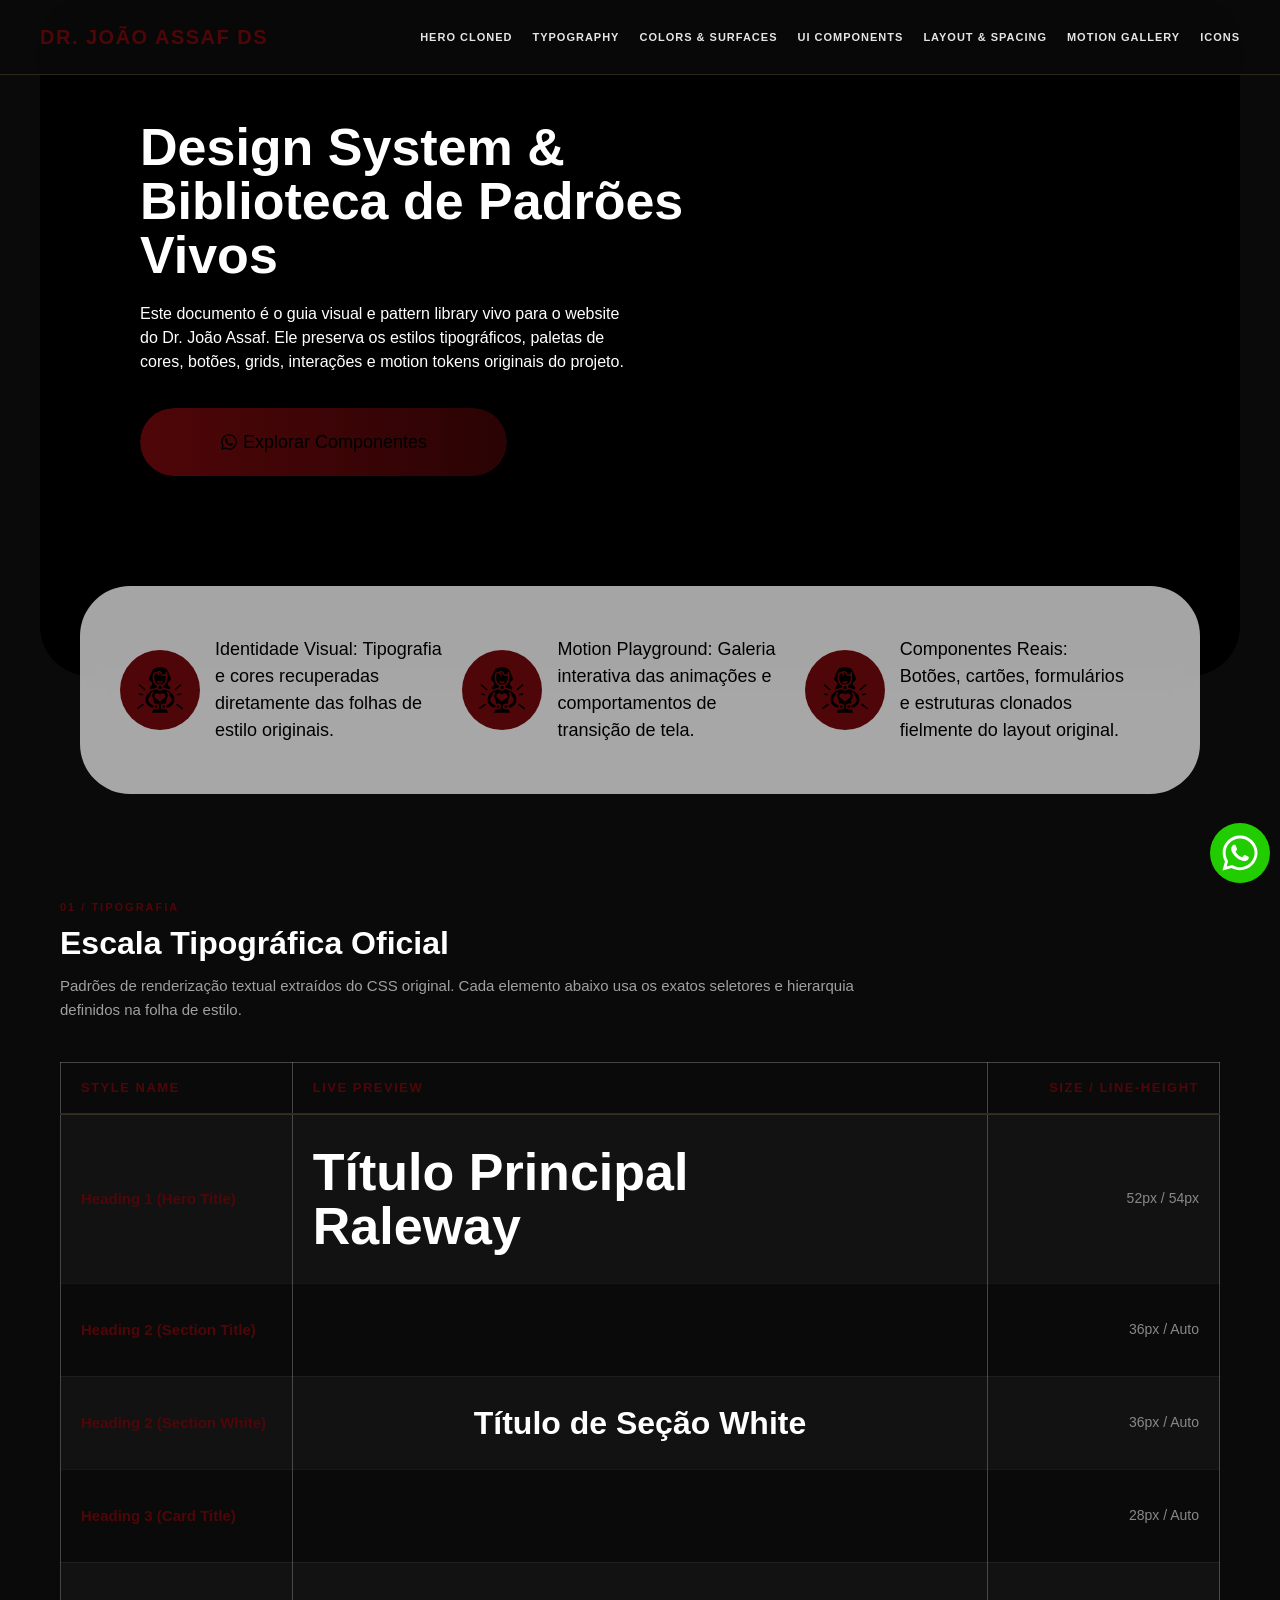
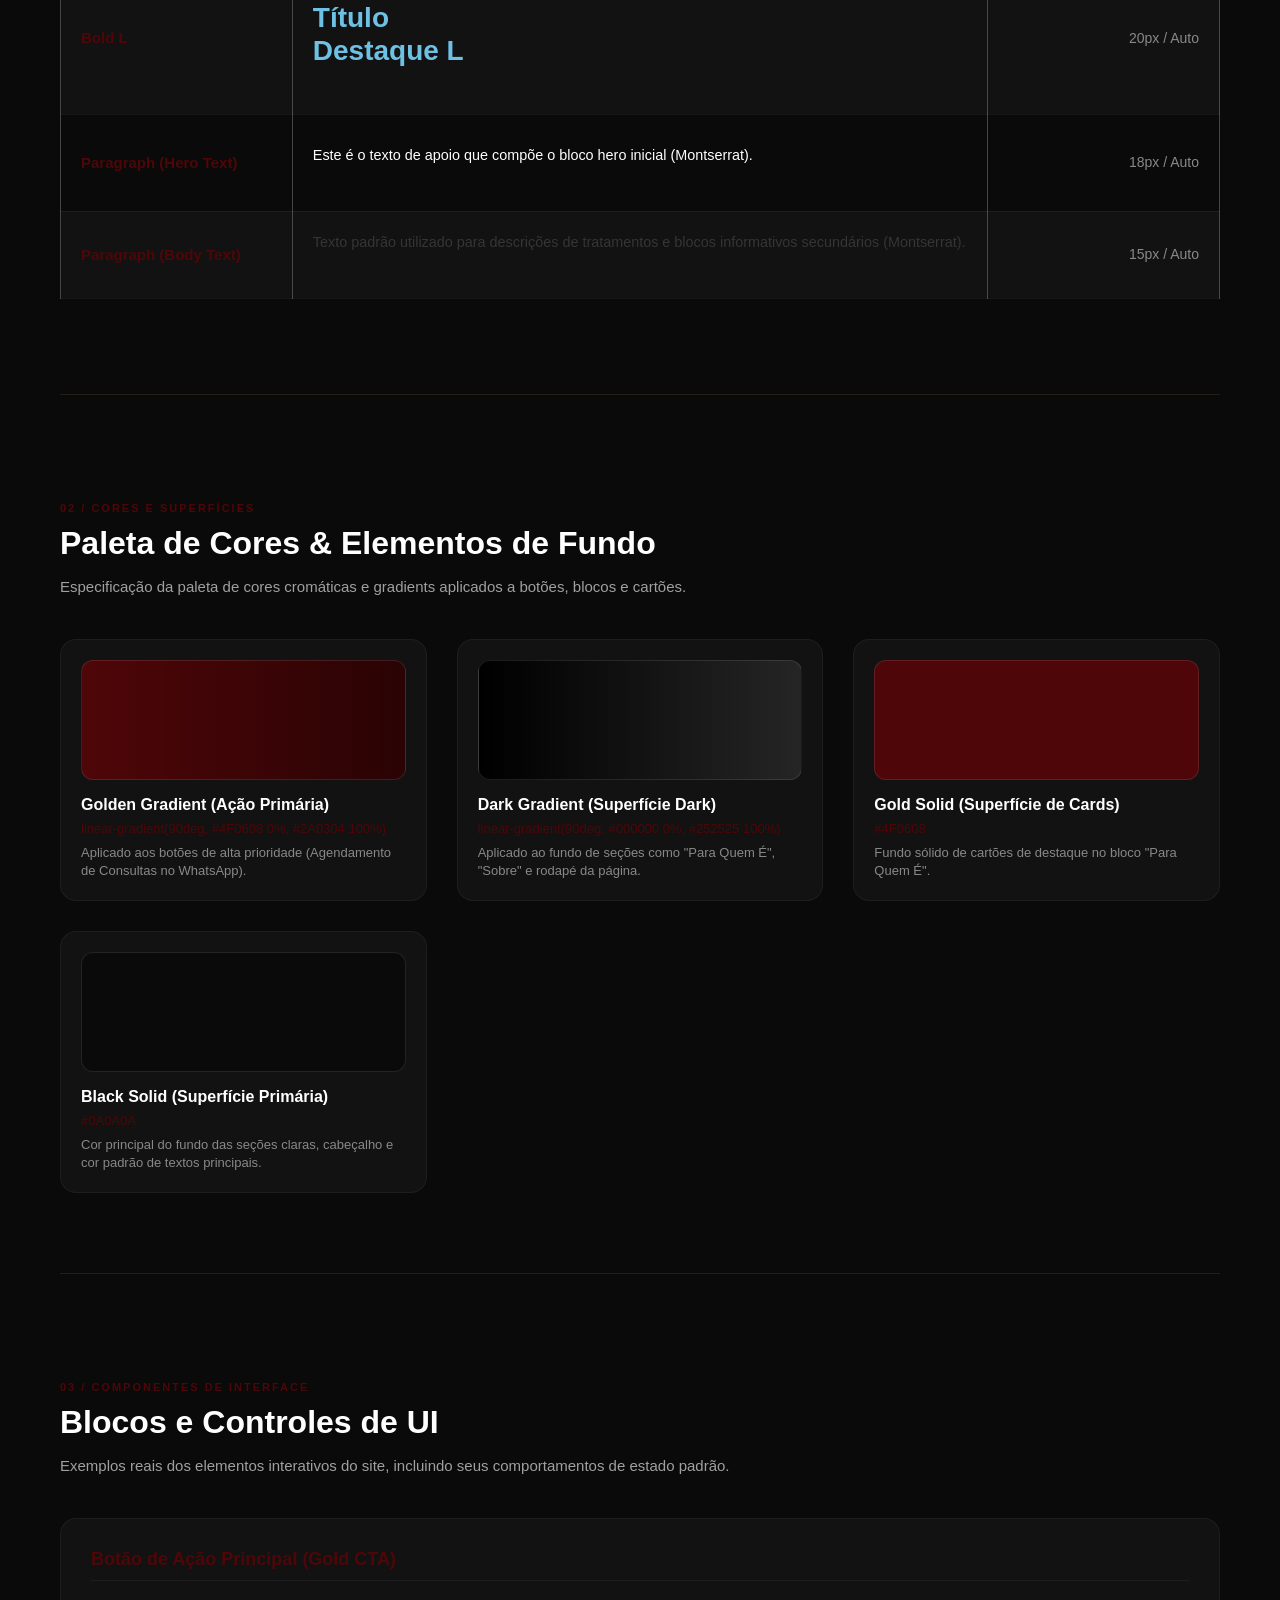
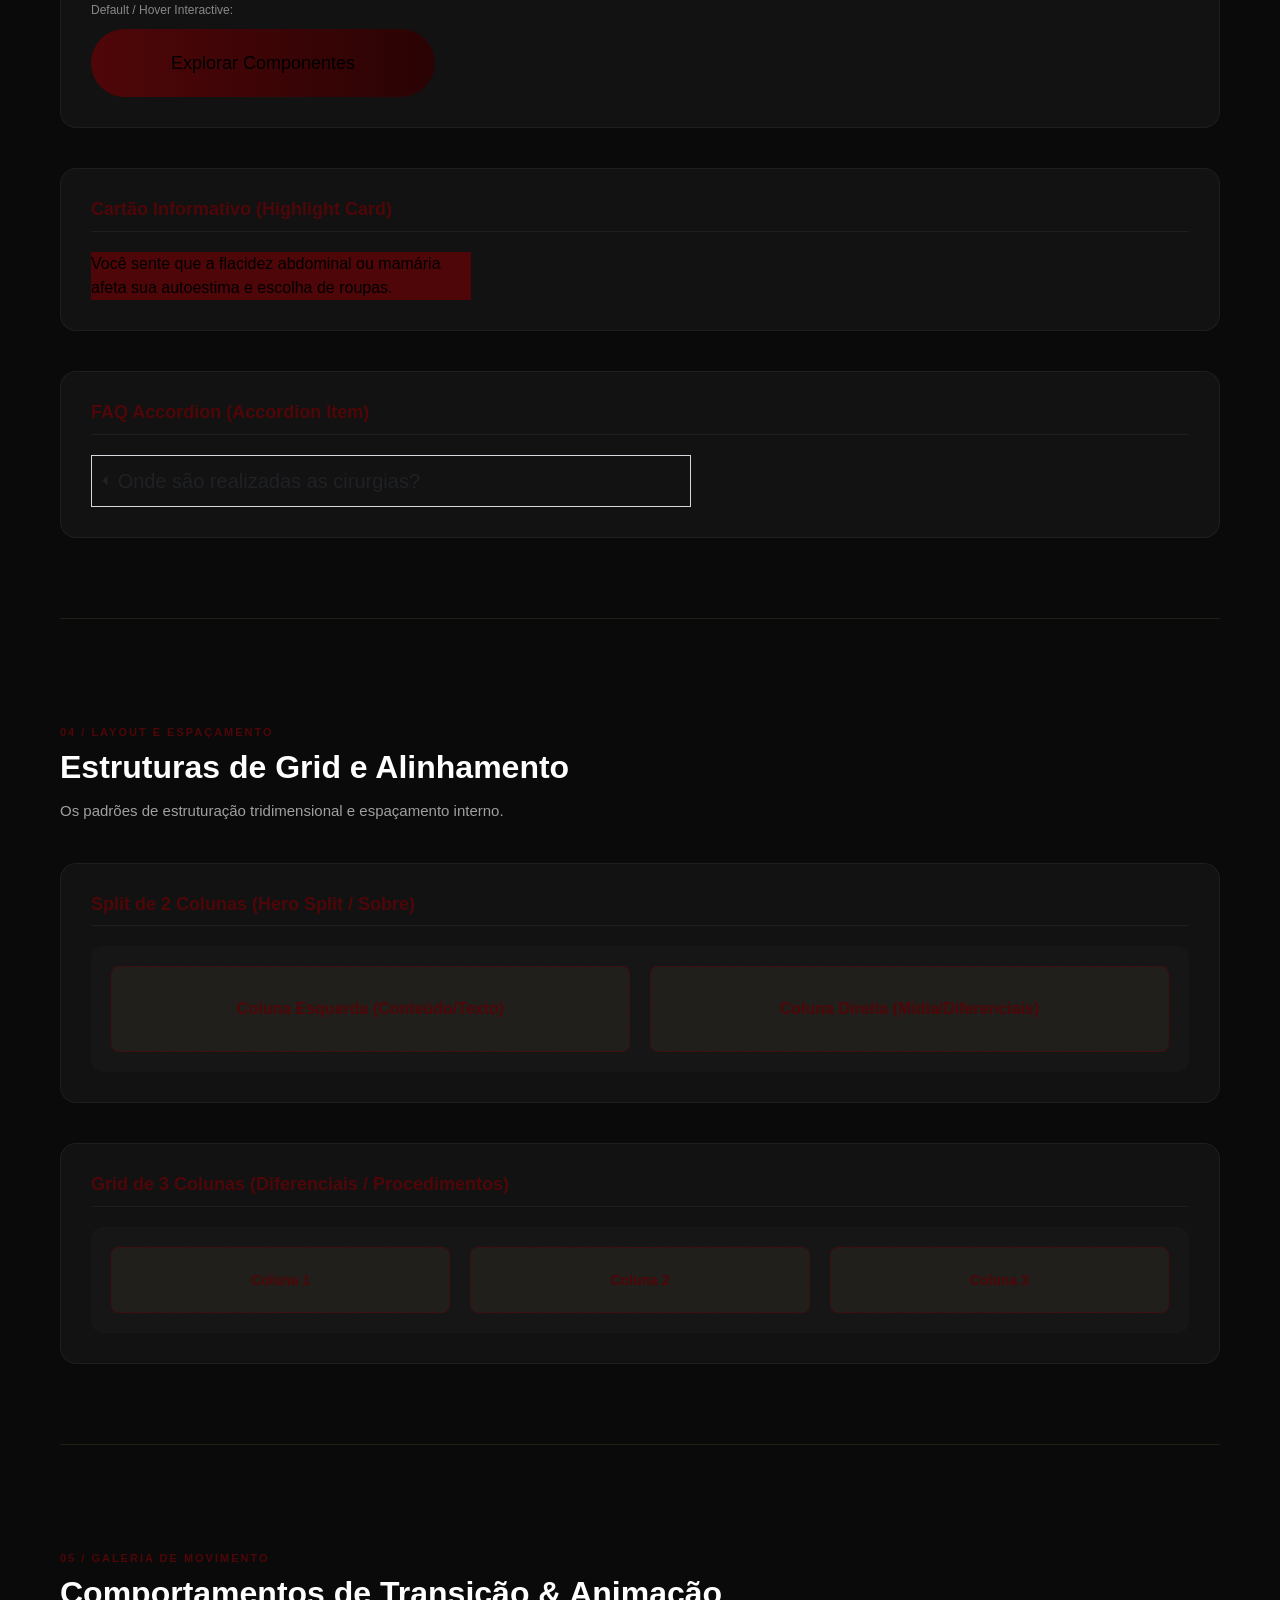
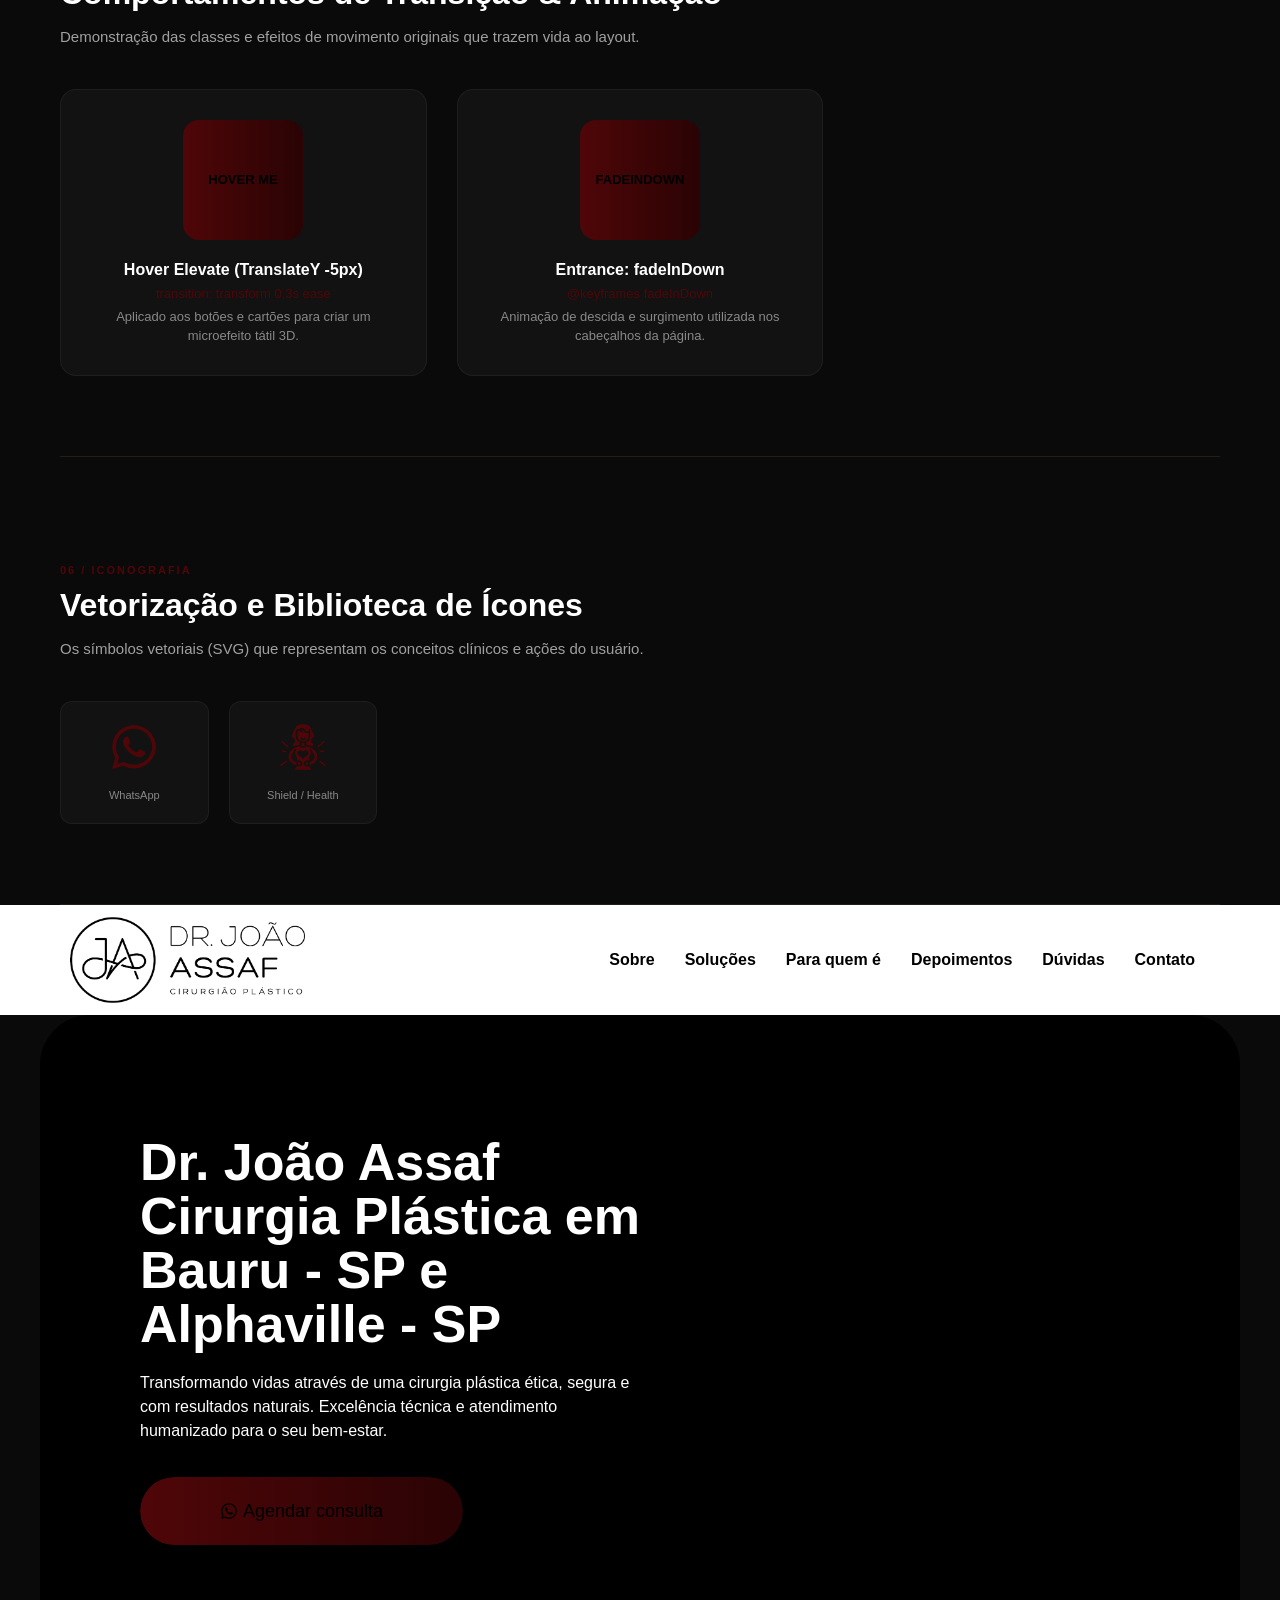
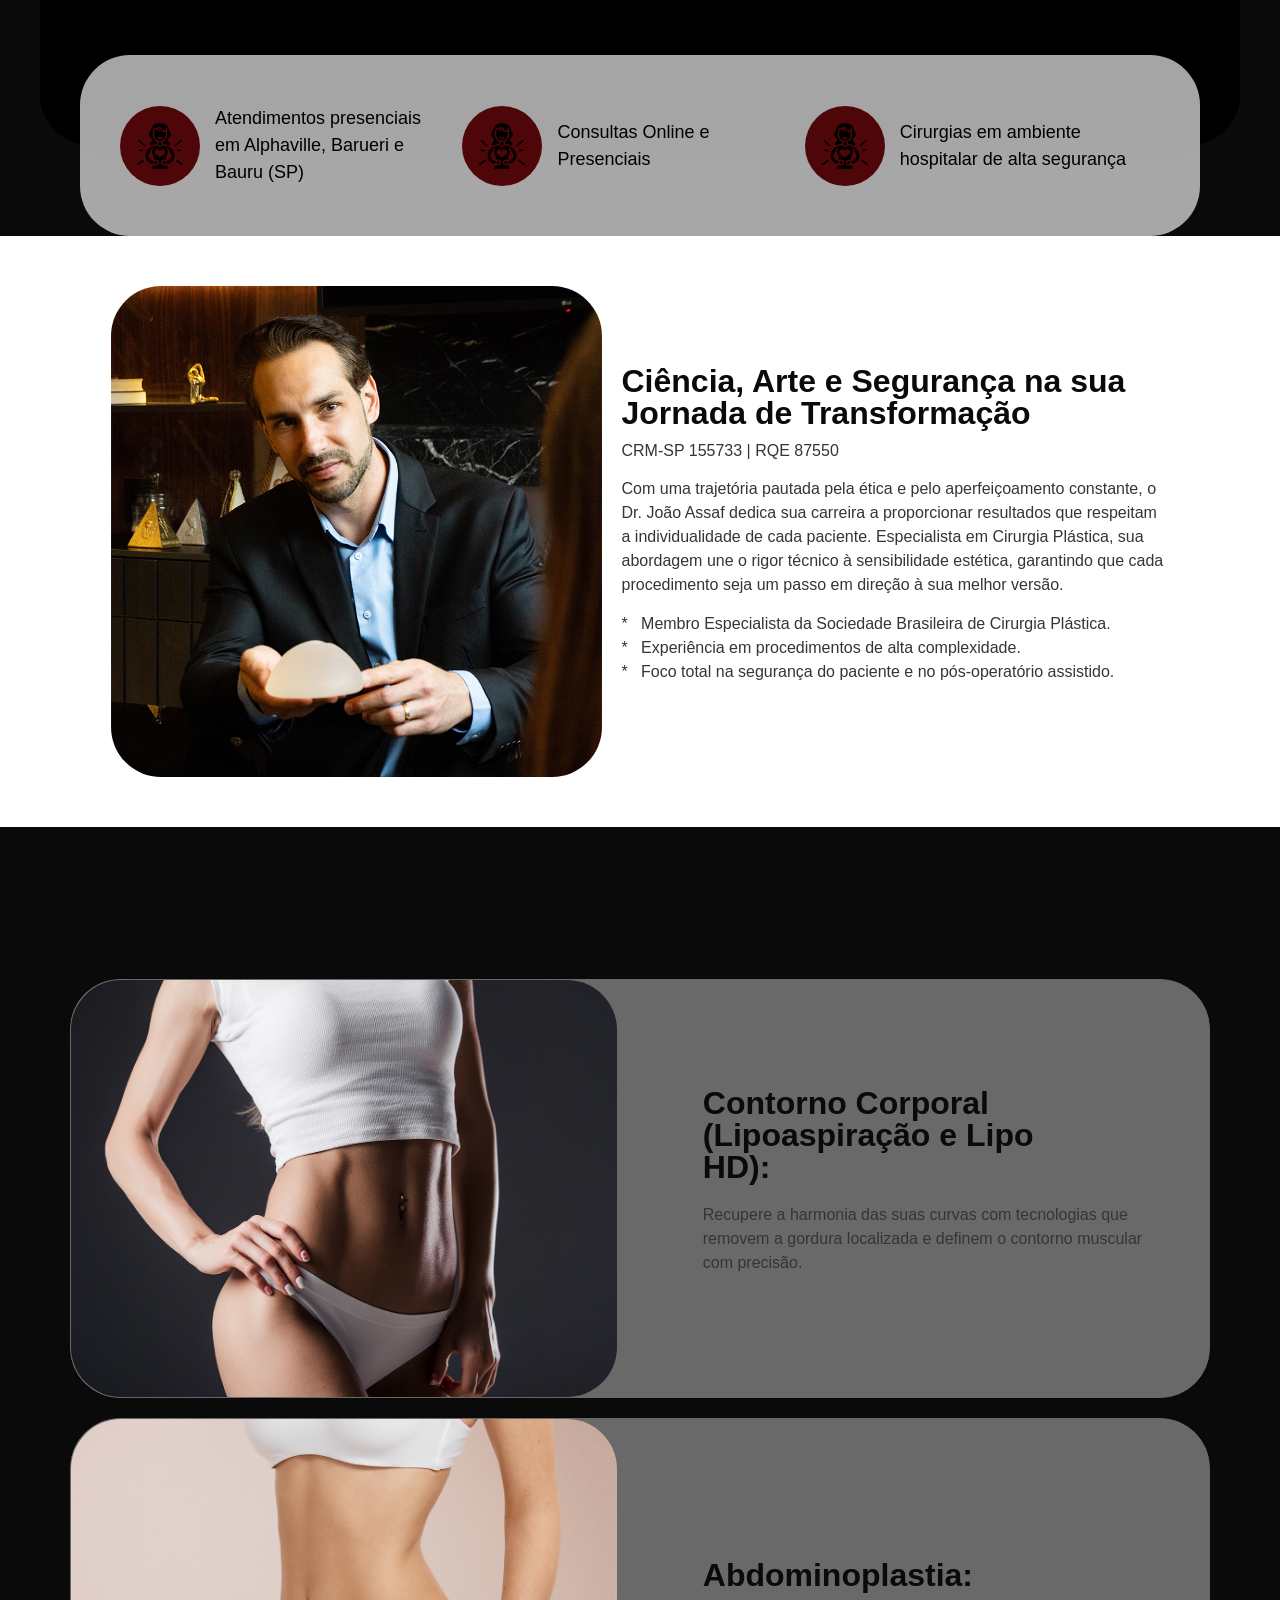
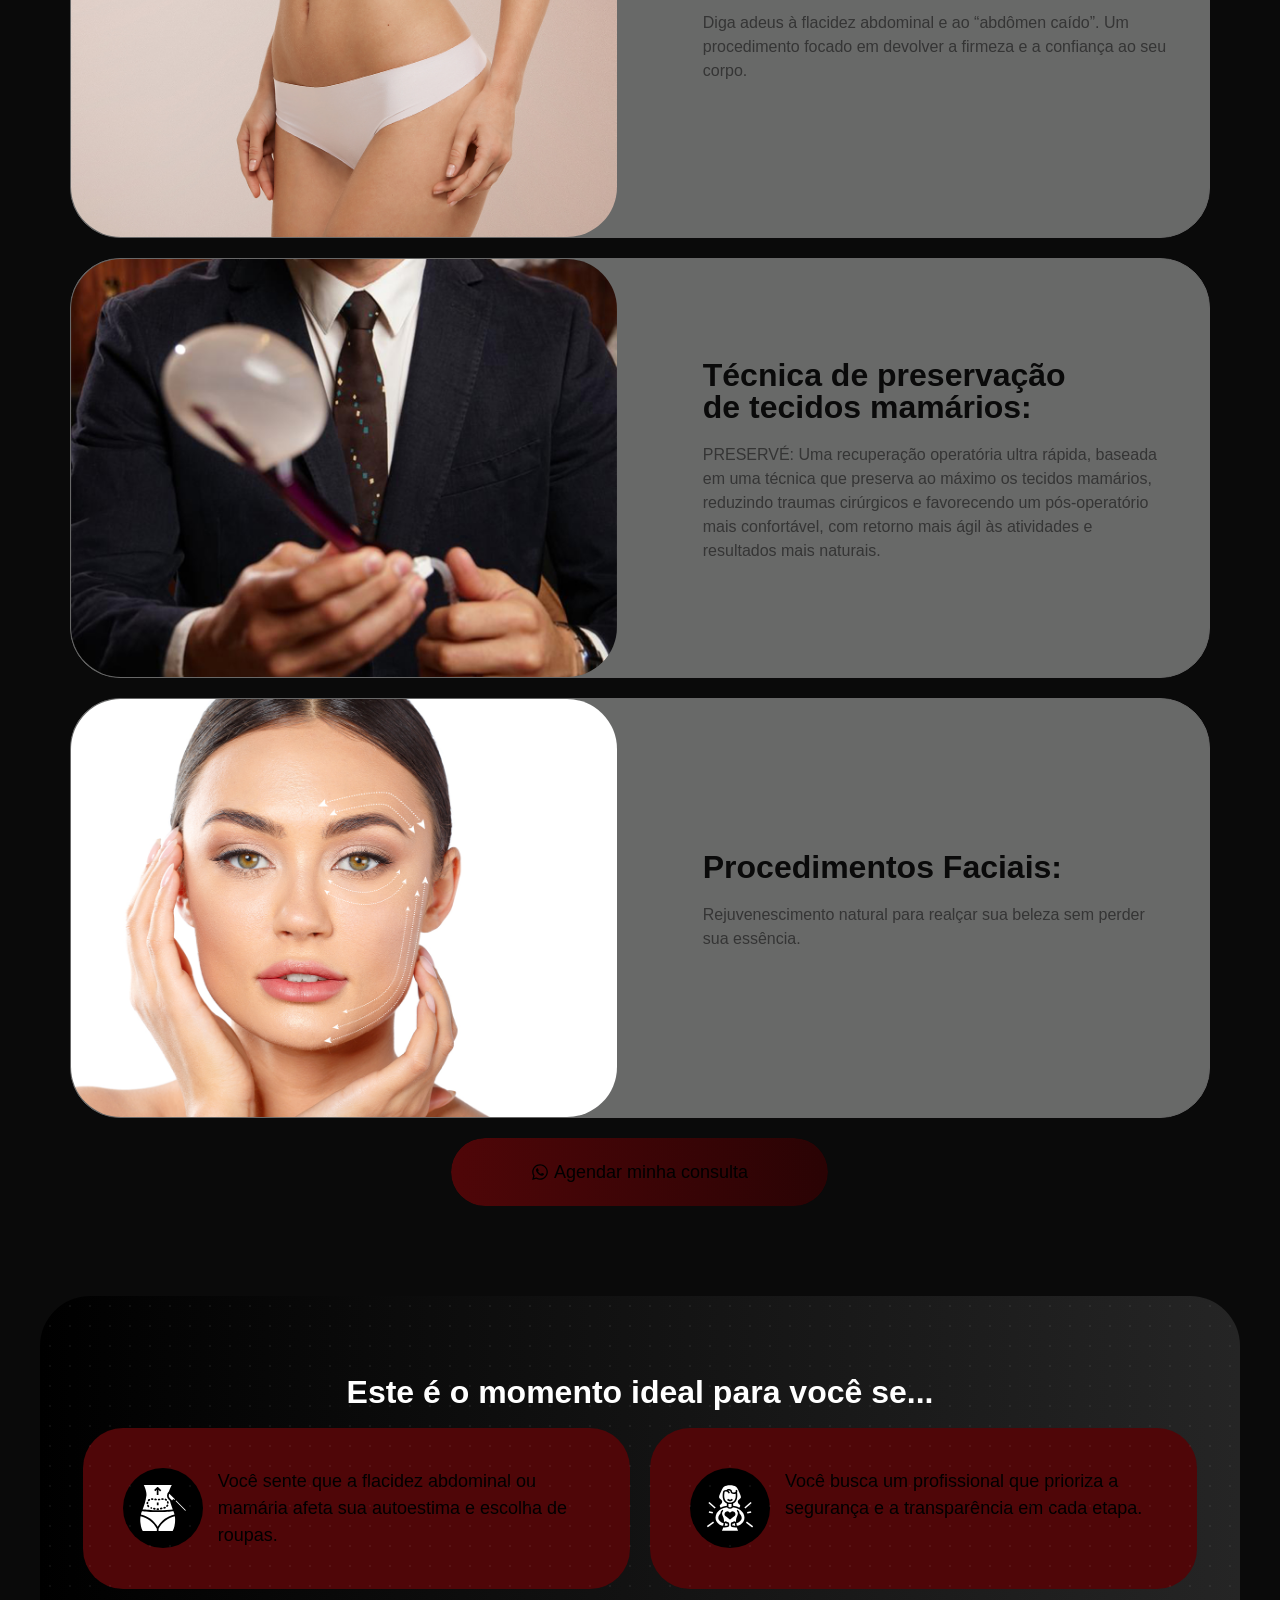
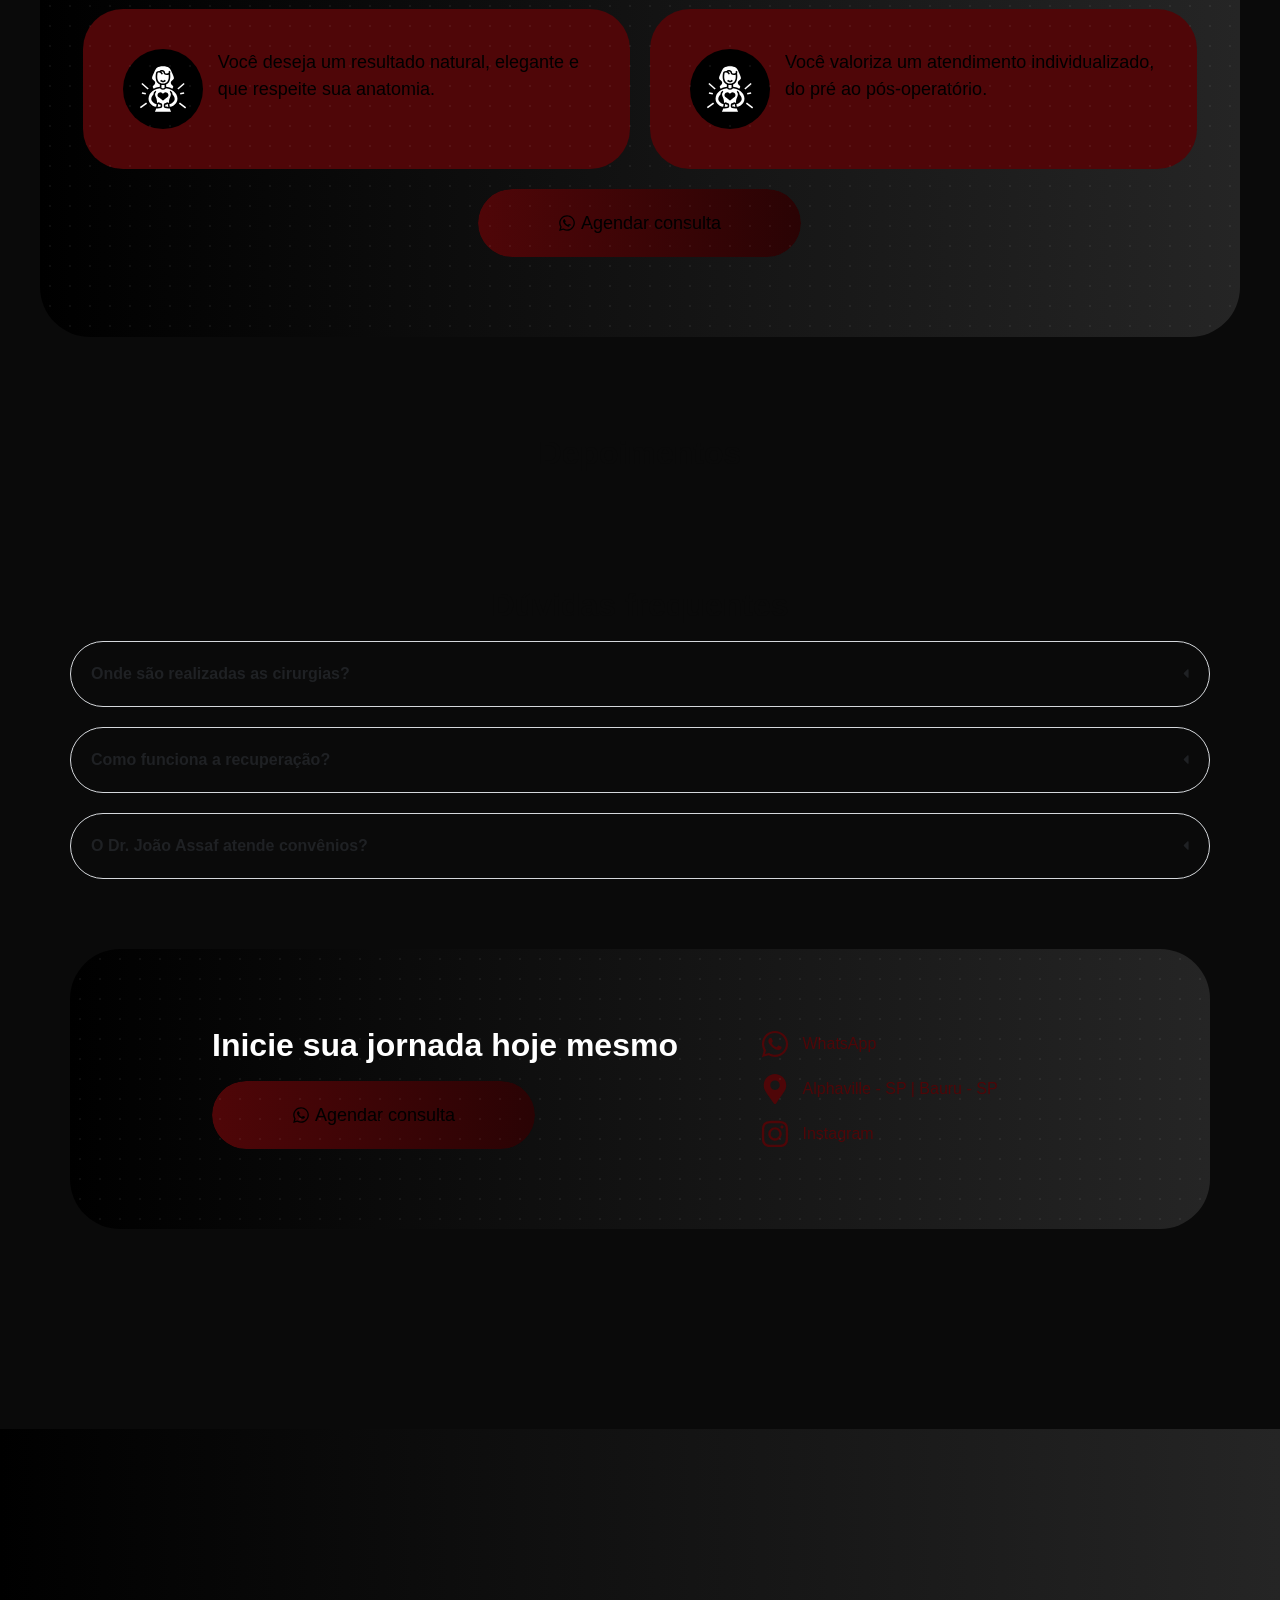
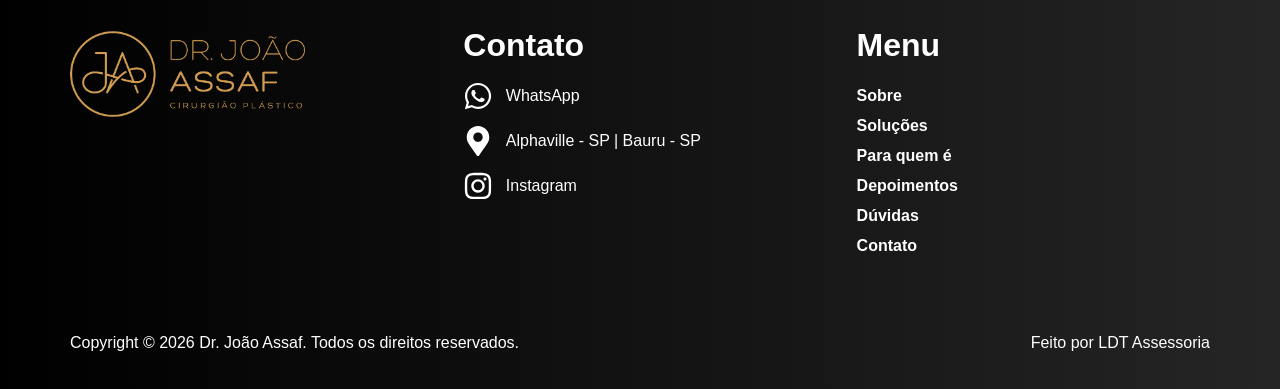
==== commit d22f4ab8: "iniciail2" ====
--- a/design-system.html
+++ b/design-system.html
@@ -287,7 +287,7 @@
     font-family: 'Raleway', sans-serif;
     font-size: 20px;
     font-weight: 700;
-    color: #FFD482;
+    color: #4F0608;
     text-decoration: none;
     letter-spacing: 1.5px;
     text-transform: uppercase;
@@ -307,7 +307,7 @@
     transition: color 0.3s ease;
 }
 .ds-nav-link:hover {
-    color: #FFD482;
+    color: #4F0608;
 }
 /* Documentation Sections */
 .ds-section {
@@ -321,7 +321,7 @@
     font-family: 'Roboto', sans-serif;
     font-size: 11px;
     font-weight: 700;
-    color: #FFD482;
+    color: #4F0608;
     letter-spacing: 2px;
     text-transform: uppercase;
     margin-bottom: 8px;
@@ -350,7 +350,7 @@
 }
 .ds-table th {
     font-family: 'Raleway', sans-serif;
-    color: #FFD482;
+    color: #4F0608;
     text-align: left;
     padding: 15px 20px;
     border-bottom: 2px solid rgba(255, 212, 130, 0.15);
@@ -367,7 +367,7 @@
 .ds-style-name {
     font-family: 'Raleway', sans-serif;
     font-weight: 600;
-    color: #FFD482;
+    color: #4F0608;
     font-size: 15px;
     width: 20%;
 }
@@ -417,7 +417,7 @@
 .ds-color-hex {
     font-family: 'Roboto', sans-serif;
     font-size: 13px;
-    color: #FFD482;
+    color: #4F0608;
     margin: 0;
     word-break: break-all;
 }
@@ -444,7 +444,7 @@
     font-family: 'Raleway', sans-serif;
     font-size: 18px;
     font-weight: 600;
-    color: #FFD482;
+    color: #4F0608;
     margin: 0 0 20px 0;
     border-bottom: 1px solid rgba(255, 255, 255, 0.05);
     padding-bottom: 10px;
@@ -475,7 +475,7 @@
 .ds-motion-box {
     width: 120px;
     height: 120px;
-    background: linear-gradient(90deg, #FFD482 0%, #BD8E35 100%);
+    background: linear-gradient(90deg, #4F0608 0%, #2A0304 100%);
     border-radius: 16px;
     display: flex;
     align-items: center;
@@ -510,7 +510,7 @@
 }
 .ds-icon-preview {
     font-size: 40px;
-    color: #FFD482;
+    color: #4F0608;
     display: flex;
     align-items: center;
     justify-content: center;
@@ -518,7 +518,7 @@
 .ds-icon-preview svg {
     width: 50px;
     height: 50px;
-    fill: #FFD482;
+    fill: #4F0608;
 }
 .ds-icon-name {
     font-family: 'Montserrat', sans-serif;
@@ -739,10 +739,10 @@
             <div class="ds-color-grid">
                 <!-- Golden Gradient -->
                 <div class="ds-color-card">
-                    <div class="ds-color-swatch" style="background: linear-gradient(90deg, #FFD482 0%, #BD8E35 100%);"></div>
+                    <div class="ds-color-swatch" style="background: linear-gradient(90deg, #4F0608 0%, #2A0304 100%);"></div>
                     <div class="ds-color-info">
                         <h4 class="ds-color-title">Golden Gradient (Ação Primária)</h4>
-                        <p class="ds-color-hex">linear-gradient(90deg, #FFD482 0%, #BD8E35 100%)</p>
+                        <p class="ds-color-hex">linear-gradient(90deg, #4F0608 0%, #2A0304 100%)</p>
                         <p class="ds-color-context">Aplicado aos botões de alta prioridade (Agendamento de Consultas no WhatsApp).</p>
                     </div>
                 </div>
@@ -757,10 +757,10 @@
                 </div>
                 <!-- Card Gold Solid -->
                 <div class="ds-color-card">
-                    <div class="ds-color-swatch" style="background: #FFC455;"></div>
+                    <div class="ds-color-swatch" style="background: #4F0608;"></div>
                     <div class="ds-color-info">
                         <h4 class="ds-color-title">Gold Solid (Superfície de Cards)</h4>
-                        <p class="ds-color-hex">#FFC455</p>
+                        <p class="ds-color-hex">#4F0608</p>
                         <p class="ds-color-context">Fundo sólido de cartões de destaque no bloco "Para Quem É".</p>
                     </div>
                 </div>
@@ -857,11 +857,11 @@
                     <h3 class="ds-comp-row-title">Split de 2 Colunas (Hero Split / Sobre)</h3>
                     <div style="background:#161616; padding:20px; border-radius:12px;">
                         <div class="e-con-inner" style="display:flex; gap:20px; flex-wrap:wrap;">
-                            <div style="flex:1; min-width:280px; background:rgba(255,212,130,0.05); border:1px dashed #FFD482; padding:30px; text-align:center; border-radius:8px;">
-                                <span style="font-family:'Raleway',sans-serif; color:#FFD482; font-weight:600;">Coluna Esquerda (Conteúdo/Texto)</span>
+                            <div style="flex:1; min-width:280px; background:rgba(255,212,130,0.05); border:1px dashed #4F0608; padding:30px; text-align:center; border-radius:8px;">
+                                <span style="font-family:'Raleway',sans-serif; color:#4F0608; font-weight:600;">Coluna Esquerda (Conteúdo/Texto)</span>
                             </div>
-                            <div style="flex:1; min-width:280px; background:rgba(255,212,130,0.05); border:1px dashed #FFD482; padding:30px; text-align:center; border-radius:8px;">
-                                <span style="font-family:'Raleway',sans-serif; color:#FFD482; font-weight:600;">Coluna Direita (Mídia/Diferenciais)</span>
+                            <div style="flex:1; min-width:280px; background:rgba(255,212,130,0.05); border:1px dashed #4F0608; padding:30px; text-align:center; border-radius:8px;">
+                                <span style="font-family:'Raleway',sans-serif; color:#4F0608; font-weight:600;">Coluna Direita (Mídia/Diferenciais)</span>
                             </div>
                         </div>
                     </div>
@@ -872,14 +872,14 @@
                     <h3 class="ds-comp-row-title">Grid de 3 Colunas (Diferenciais / Procedimentos)</h3>
                     <div style="background:#161616; padding:20px; border-radius:12px;">
                         <div class="e-con-inner" style="display:grid; grid-template-columns: repeat(auto-fit, minmax(200px, 1fr)); gap:20px;">
-                            <div style="background:rgba(255,212,130,0.05); border:1px dashed #FFD482; padding:20px; text-align:center; border-radius:8px;">
-                                <span style="font-family:'Raleway',sans-serif; color:#FFD482; font-size:14px; font-weight:600;">Coluna 1</span>
+                            <div style="background:rgba(255,212,130,0.05); border:1px dashed #4F0608; padding:20px; text-align:center; border-radius:8px;">
+                                <span style="font-family:'Raleway',sans-serif; color:#4F0608; font-size:14px; font-weight:600;">Coluna 1</span>
                             </div>
-                            <div style="background:rgba(255,212,130,0.05); border:1px dashed #FFD482; padding:20px; text-align:center; border-radius:8px;">
-                                <span style="font-family:'Raleway',sans-serif; color:#FFD482; font-size:14px; font-weight:600;">Coluna 2</span>
+                            <div style="background:rgba(255,212,130,0.05); border:1px dashed #4F0608; padding:20px; text-align:center; border-radius:8px;">
+                                <span style="font-family:'Raleway',sans-serif; color:#4F0608; font-size:14px; font-weight:600;">Coluna 2</span>
                             </div>
-                            <div style="background:rgba(255,212,130,0.05); border:1px dashed #FFD482; padding:20px; text-align:center; border-radius:8px;">
-                                <span style="font-family:'Raleway',sans-serif; color:#FFD482; font-size:14px; font-weight:600;">Coluna 3</span>
+                            <div style="background:rgba(255,212,130,0.05); border:1px dashed #4F0608; padding:20px; text-align:center; border-radius:8px;">
+                                <span style="font-family:'Raleway',sans-serif; color:#4F0608; font-size:14px; font-weight:600;">Coluna 3</span>
                             </div>
                         </div>
                     </div>
--- a/assets/css/66830f38ccab24e9_post-14.css
+++ b/assets/css/66830f38ccab24e9_post-14.css
@@ -6,17 +6,17 @@
 					.elementor-widget-nav-menu .e--pointer-framed .elementor-item:after{border-color:var( --e-global-color-accent );}.elementor-widget-nav-menu{--e-nav-menu-divider-color:var( --e-global-color-text );}.elementor-widget-nav-menu .elementor-nav-menu--dropdown .elementor-item, .elementor-widget-nav-menu .elementor-nav-menu--dropdown  .elementor-sub-item{font-family:var( --e-global-typography-accent-font-family ), Sans-serif;font-weight:var( --e-global-typography-accent-font-weight );}.elementor-14 .elementor-element.elementor-element-02f5daa .elementor-menu-toggle{margin:0 auto;background-color:#FFFFFF;}.elementor-14 .elementor-element.elementor-element-02f5daa .elementor-nav-menu .elementor-item{font-family:"Raleway", Sans-serif;font-weight:600;}.elementor-14 .elementor-element.elementor-element-02f5daa .elementor-nav-menu--main .elementor-item{color:#000000;fill:#000000;padding-left:15px;padding-right:15px;}.elementor-14 .elementor-element.elementor-element-02f5daa .elementor-nav-menu--main .elementor-item:hover,
 					.elementor-14 .elementor-element.elementor-element-02f5daa .elementor-nav-menu--main .elementor-item.elementor-item-active,
 					.elementor-14 .elementor-element.elementor-element-02f5daa .elementor-nav-menu--main .elementor-item.highlighted,
-					.elementor-14 .elementor-element.elementor-element-02f5daa .elementor-nav-menu--main .elementor-item:focus{color:#FFC455;fill:#FFC455;}.elementor-14 .elementor-element.elementor-element-02f5daa .elementor-nav-menu--main .elementor-item.elementor-item-active{color:#FFC455;}.elementor-14 .elementor-element.elementor-element-02f5daa .elementor-nav-menu--dropdown a, .elementor-14 .elementor-element.elementor-element-02f5daa .elementor-menu-toggle{color:#000000;fill:#000000;}.elementor-14 .elementor-element.elementor-element-02f5daa .elementor-nav-menu--dropdown{background-color:#FFFFFF;}.elementor-14 .elementor-element.elementor-element-02f5daa .elementor-nav-menu--dropdown a:hover,
+					.elementor-14 .elementor-element.elementor-element-02f5daa .elementor-nav-menu--main .elementor-item:focus{color:#4F0608;fill:#4F0608;}.elementor-14 .elementor-element.elementor-element-02f5daa .elementor-nav-menu--main .elementor-item.elementor-item-active{color:#4F0608;}.elementor-14 .elementor-element.elementor-element-02f5daa .elementor-nav-menu--dropdown a, .elementor-14 .elementor-element.elementor-element-02f5daa .elementor-menu-toggle{color:#000000;fill:#000000;}.elementor-14 .elementor-element.elementor-element-02f5daa .elementor-nav-menu--dropdown{background-color:#FFFFFF;}.elementor-14 .elementor-element.elementor-element-02f5daa .elementor-nav-menu--dropdown a:hover,
 					.elementor-14 .elementor-element.elementor-element-02f5daa .elementor-nav-menu--dropdown a:focus,
 					.elementor-14 .elementor-element.elementor-element-02f5daa .elementor-nav-menu--dropdown a.elementor-item-active,
-					.elementor-14 .elementor-element.elementor-element-02f5daa .elementor-nav-menu--dropdown a.highlighted{background-color:#FFC455;}.elementor-14 .elementor-element.elementor-element-02f5daa .elementor-nav-menu--dropdown a.elementor-item-active{background-color:#FFC455;}.elementor-14 .elementor-element.elementor-element-02f5daa div.elementor-menu-toggle{color:#000000;}.elementor-14 .elementor-element.elementor-element-02f5daa div.elementor-menu-toggle svg{fill:#000000;}.elementor-14 .elementor-element.elementor-element-5b543cd3{--display:flex;--flex-direction:row;--container-widget-width:initial;--container-widget-height:100%;--container-widget-flex-grow:1;--container-widget-align-self:stretch;--flex-wrap-mobile:wrap;--padding-top:0px;--padding-bottom:0px;--padding-left:40px;--padding-right:40px;}.elementor-14 .elementor-element.elementor-element-430ec2ed{--display:flex;--border-radius:50px 50px 50px 50px;--padding-top:120px;--padding-bottom:200px;--padding-left:100px;--padding-right:100px;}.elementor-14 .elementor-element.elementor-element-430ec2ed:not(.elementor-motion-effects-element-type-background), .elementor-14 .elementor-element.elementor-element-430ec2ed > .elementor-motion-effects-container > .elementor-motion-effects-layer{background-color:#000000;background-image:url("94603dd27405ee73_cp1.jpg");background-position:top center;background-repeat:no-repeat;background-size:cover;}.elementor-widget-heading .elementor-heading-title{font-family:var( --e-global-typography-primary-font-family ), Sans-serif;font-weight:var( --e-global-typography-primary-font-weight );color:var( --e-global-color-primary );}.elementor-14 .elementor-element.elementor-element-7354e9f8{width:var( --container-widget-width, 553px );max-width:553px;--container-widget-width:553px;--container-widget-flex-grow:0;}.elementor-14 .elementor-element.elementor-element-7354e9f8.elementor-element{--align-self:flex-start;}.elementor-14 .elementor-element.elementor-element-7354e9f8 .elementor-heading-title{font-family:"Raleway", Sans-serif;font-size:52px;font-weight:600;line-height:54px;color:#FFFFFF;}.elementor-widget-text-editor{font-family:var( --e-global-typography-text-font-family ), Sans-serif;font-weight:var( --e-global-typography-text-font-weight );color:var( --e-global-color-text );}.elementor-widget-text-editor.elementor-drop-cap-view-stacked .elementor-drop-cap{background-color:var( --e-global-color-primary );}.elementor-widget-text-editor.elementor-drop-cap-view-framed .elementor-drop-cap, .elementor-widget-text-editor.elementor-drop-cap-view-default .elementor-drop-cap{color:var( --e-global-color-primary );border-color:var( --e-global-color-primary );}.elementor-14 .elementor-element.elementor-element-143c9cda{width:var( --container-widget-width, 491px );max-width:491px;--container-widget-width:491px;--container-widget-flex-grow:0;font-family:"Montserrat", Sans-serif;font-weight:400;color:#FFFFFF;}.elementor-14 .elementor-element.elementor-element-143c9cda.elementor-element{--align-self:flex-start;}.elementor-widget-button .elementor-button{background-color:var( --e-global-color-accent );font-family:var( --e-global-typography-accent-font-family ), Sans-serif;font-weight:var( --e-global-typography-accent-font-weight );}.elementor-14 .elementor-element.elementor-element-604eb669 .elementor-button{background-color:transparent;font-family:"Roboto", Sans-serif;font-size:18px;font-weight:500;fill:#000000;color:#000000;background-image:linear-gradient(90deg, #FFD482 0%, #BD8E35 100%);border-radius:2000px 2000px 2000px 2000px;padding:25px 80px 25px 80px;}.elementor-14 .elementor-element.elementor-element-604eb669:hover{--e-transform-translateY:-5px;}.elementor-14 .elementor-element.elementor-element-604eb669.elementor-element{--align-self:flex-start;}.elementor-14 .elementor-element.elementor-element-604eb669 .elementor-button-content-wrapper{flex-direction:row;}.elementor-14 .elementor-element.elementor-element-5a3771a1{--display:flex;--flex-direction:row;--container-widget-width:calc( ( 1 - var( --container-widget-flex-grow ) ) * 100% );--container-widget-height:100%;--container-widget-flex-grow:1;--container-widget-align-self:stretch;--flex-wrap-mobile:wrap;--justify-content:center;--align-items:center;--padding-top:0px;--padding-bottom:0px;--padding-left:80px;--padding-right:80px;}.elementor-14 .elementor-element.elementor-element-6c3cfcbb{--display:flex;--flex-direction:row;--container-widget-width:initial;--container-widget-height:100%;--container-widget-flex-grow:1;--container-widget-align-self:stretch;--flex-wrap-mobile:wrap;--border-radius:50px 50px 50px 50px;--margin-top:-90px;--margin-bottom:0px;--margin-left:0px;--margin-right:0px;--padding-top:50px;--padding-bottom:50px;--padding-left:40px;--padding-right:40px;}.elementor-14 .elementor-element.elementor-element-6c3cfcbb:not(.elementor-motion-effects-element-type-background), .elementor-14 .elementor-element.elementor-element-6c3cfcbb > .elementor-motion-effects-container > .elementor-motion-effects-layer{background-color:#DFDFDFBD;}.elementor-widget-icon-box.elementor-view-stacked .elementor-icon{background-color:var( --e-global-color-primary );}.elementor-widget-icon-box.elementor-view-framed .elementor-icon, .elementor-widget-icon-box.elementor-view-default .elementor-icon{fill:var( --e-global-color-primary );color:var( --e-global-color-primary );border-color:var( --e-global-color-primary );}.elementor-widget-icon-box .elementor-icon-box-title, .elementor-widget-icon-box .elementor-icon-box-title a{font-family:var( --e-global-typography-primary-font-family ), Sans-serif;font-weight:var( --e-global-typography-primary-font-weight );}.elementor-widget-icon-box .elementor-icon-box-title{color:var( --e-global-color-primary );}.elementor-widget-icon-box:has(:hover) .elementor-icon-box-title,
-					 .elementor-widget-icon-box:has(:focus) .elementor-icon-box-title{color:var( --e-global-color-primary );}.elementor-widget-icon-box .elementor-icon-box-description{font-family:var( --e-global-typography-text-font-family ), Sans-serif;font-weight:var( --e-global-typography-text-font-weight );color:var( --e-global-color-text );}.elementor-14 .elementor-element.elementor-element-17a3f4c0{width:var( --container-widget-width, 31% );max-width:31%;--container-widget-width:31%;--container-widget-flex-grow:0;}.elementor-14 .elementor-element.elementor-element-17a3f4c0.elementor-element{--align-self:center;}.elementor-14 .elementor-element.elementor-element-17a3f4c0 .elementor-icon-box-wrapper{align-items:center;text-align:start;gap:15px;}.elementor-14 .elementor-element.elementor-element-17a3f4c0.elementor-view-stacked .elementor-icon{background-color:#FFC455;fill:#000000;color:#000000;}.elementor-14 .elementor-element.elementor-element-17a3f4c0.elementor-view-framed .elementor-icon, .elementor-14 .elementor-element.elementor-element-17a3f4c0.elementor-view-default .elementor-icon{fill:#FFC455;color:#FFC455;border-color:#FFC455;}.elementor-14 .elementor-element.elementor-element-17a3f4c0.elementor-view-framed .elementor-icon{background-color:#000000;}.elementor-14 .elementor-element.elementor-element-17a3f4c0 .elementor-icon{font-size:50px;padding:15px;}.elementor-14 .elementor-element.elementor-element-17a3f4c0 .elementor-icon-box-title, .elementor-14 .elementor-element.elementor-element-17a3f4c0 .elementor-icon-box-title a{font-family:"Montserrat", Sans-serif;font-weight:600;}.elementor-14 .elementor-element.elementor-element-17a3f4c0 .elementor-icon-box-title{color:#6EC1E4;}.elementor-14 .elementor-element.elementor-element-17a3f4c0 .elementor-icon-box-description{font-family:"Montserrat", Sans-serif;font-size:18px;font-weight:400;color:#000000;}.elementor-14 .elementor-element.elementor-element-677d4d11{width:var( --container-widget-width, 31% );max-width:31%;--container-widget-width:31%;--container-widget-flex-grow:0;}.elementor-14 .elementor-element.elementor-element-677d4d11.elementor-element{--align-self:center;}.elementor-14 .elementor-element.elementor-element-677d4d11 .elementor-icon-box-wrapper{align-items:center;text-align:start;gap:15px;}.elementor-14 .elementor-element.elementor-element-677d4d11.elementor-view-stacked .elementor-icon{background-color:#FFC455;fill:#000000;color:#000000;}.elementor-14 .elementor-element.elementor-element-677d4d11.elementor-view-framed .elementor-icon, .elementor-14 .elementor-element.elementor-element-677d4d11.elementor-view-default .elementor-icon{fill:#FFC455;color:#FFC455;border-color:#FFC455;}.elementor-14 .elementor-element.elementor-element-677d4d11.elementor-view-framed .elementor-icon{background-color:#000000;}.elementor-14 .elementor-element.elementor-element-677d4d11 .elementor-icon{font-size:50px;padding:15px;}.elementor-14 .elementor-element.elementor-element-677d4d11 .elementor-icon-box-title, .elementor-14 .elementor-element.elementor-element-677d4d11 .elementor-icon-box-title a{font-family:"Montserrat", Sans-serif;font-weight:600;}.elementor-14 .elementor-element.elementor-element-677d4d11 .elementor-icon-box-title{color:#6EC1E4;}.elementor-14 .elementor-element.elementor-element-677d4d11 .elementor-icon-box-description{font-family:"Montserrat", Sans-serif;font-size:18px;font-weight:400;color:#000000;}.elementor-14 .elementor-element.elementor-element-11fb2dff{width:var( --container-widget-width, 31% );max-width:31%;--container-widget-width:31%;--container-widget-flex-grow:0;}.elementor-14 .elementor-element.elementor-element-11fb2dff.elementor-element{--align-self:center;}.elementor-14 .elementor-element.elementor-element-11fb2dff .elementor-icon-box-wrapper{align-items:center;text-align:start;gap:15px;}.elementor-14 .elementor-element.elementor-element-11fb2dff.elementor-view-stacked .elementor-icon{background-color:#FFC455;fill:#000000;color:#000000;}.elementor-14 .elementor-element.elementor-element-11fb2dff.elementor-view-framed .elementor-icon, .elementor-14 .elementor-element.elementor-element-11fb2dff.elementor-view-default .elementor-icon{fill:#FFC455;color:#FFC455;border-color:#FFC455;}.elementor-14 .elementor-element.elementor-element-11fb2dff.elementor-view-framed .elementor-icon{background-color:#000000;}.elementor-14 .elementor-element.elementor-element-11fb2dff .elementor-icon{font-size:50px;padding:15px;}.elementor-14 .elementor-element.elementor-element-11fb2dff .elementor-icon-box-title, .elementor-14 .elementor-element.elementor-element-11fb2dff .elementor-icon-box-title a{font-family:"Montserrat", Sans-serif;font-weight:600;}.elementor-14 .elementor-element.elementor-element-11fb2dff .elementor-icon-box-title{color:#6EC1E4;}.elementor-14 .elementor-element.elementor-element-11fb2dff .elementor-icon-box-description{font-family:"Montserrat", Sans-serif;font-size:18px;font-weight:400;color:#000000;}.elementor-14 .elementor-element.elementor-element-5cc669af{--display:flex;--flex-direction:row;--container-widget-width:calc( ( 1 - var( --container-widget-flex-grow ) ) * 100% );--container-widget-height:100%;--container-widget-flex-grow:1;--container-widget-align-self:stretch;--flex-wrap-mobile:wrap;--justify-content:center;--align-items:center;--padding-top:50px;--padding-bottom:50px;--padding-left:20px;--padding-right:20px;}.elementor-14 .elementor-element.elementor-element-5cc669af:not(.elementor-motion-effects-element-type-background), .elementor-14 .elementor-element.elementor-element-5cc669af > .elementor-motion-effects-container > .elementor-motion-effects-layer{background-color:#FFFFFF;}.elementor-14 .elementor-element.elementor-element-4155fe3e{--display:flex;--margin-top:0px;--margin-bottom:0px;--margin-left:0px;--margin-right:0px;--padding-top:0px;--padding-bottom:0px;--padding-left:0px;--padding-right:0px;}.elementor-14 .elementor-element.elementor-element-565a123b img{border-radius:50px 50px 50px 50px;}.elementor-14 .elementor-element.elementor-element-1c4d26ff{--display:flex;--margin-top:0px;--margin-bottom:0px;--margin-left:0px;--margin-right:0px;--padding-top:0px;--padding-bottom:0px;--padding-left:0px;--padding-right:0px;}.elementor-14 .elementor-element.elementor-element-10c6bc20{width:100%;max-width:100%;}.elementor-14 .elementor-element.elementor-element-10c6bc20.elementor-element{--align-self:flex-start;}.elementor-14 .elementor-element.elementor-element-10c6bc20 .elementor-heading-title{font-family:"Raleway", Sans-serif;font-weight:600;color:#0A0A0A;}.elementor-14 .elementor-element.elementor-element-d389685{margin:-10px 0px calc(var(--kit-widget-spacing, 0px) + 0px) 0px;font-family:"Montserrat", Sans-serif;font-weight:400;color:#353535;}.elementor-14 .elementor-element.elementor-element-2dff6961{--display:flex;--flex-direction:column;--container-widget-width:100%;--container-widget-height:initial;--container-widget-flex-grow:0;--container-widget-align-self:initial;--flex-wrap-mobile:wrap;--padding-top:100px;--padding-bottom:0px;--padding-left:20px;--padding-right:20px;}.elementor-14 .elementor-element.elementor-element-2a2bf5ba{width:100%;max-width:100%;margin:0px 0px calc(var(--kit-widget-spacing, 0px) + 0px) 0px;padding:0px 0px 0px 0px;text-align:center;}.elementor-14 .elementor-element.elementor-element-2a2bf5ba.elementor-element{--align-self:flex-start;}.elementor-14 .elementor-element.elementor-element-2a2bf5ba .elementor-heading-title{font-family:"Raleway", Sans-serif;font-weight:600;color:#0A0A0A;}.elementor-14 .elementor-element.elementor-element-560b832c{--display:flex;--min-height:0px;--flex-direction:row;--container-widget-width:initial;--container-widget-height:100%;--container-widget-flex-grow:1;--container-widget-align-self:stretch;--flex-wrap-mobile:wrap;--justify-content:space-between;--flex-wrap:wrap;border-style:solid;--border-style:solid;border-width:1px 1px 1px 1px;--border-top-width:1px;--border-right-width:1px;--border-bottom-width:1px;--border-left-width:1px;border-color:#686868;--border-color:#686868;--border-radius:50px 50px 50px 50px;--margin-top:0px;--margin-bottom:0px;--margin-left:0px;--margin-right:0px;--padding-top:0px;--padding-bottom:0px;--padding-left:0px;--padding-right:0px;--z-index:1;}.elementor-14 .elementor-element.elementor-element-560b832c:not(.elementor-motion-effects-element-type-background), .elementor-14 .elementor-element.elementor-element-560b832c > .elementor-motion-effects-container > .elementor-motion-effects-layer{background-color:#E5E7E66E;}.elementor-14 .elementor-element.elementor-element-1d372a97{--display:flex;--justify-content:center;--padding-top:0px;--padding-bottom:0px;--padding-left:0px;--padding-right:0px;}.elementor-14 .elementor-element.elementor-element-39aa3284 img{border-radius:50px 50px 50px 50px;}.elementor-14 .elementor-element.elementor-element-3730b4e6{--display:flex;--justify-content:center;--padding-top:40px;--padding-bottom:40px;--padding-left:40px;--padding-right:40px;}.elementor-14 .elementor-element.elementor-element-242d2bfb{width:var( --container-widget-width, 383px );max-width:383px;margin:0px 0px calc(var(--kit-widget-spacing, 0px) + 0px) 0px;padding:0px 0px 0px 0px;--container-widget-width:383px;--container-widget-flex-grow:0;text-align:start;}.elementor-14 .elementor-element.elementor-element-242d2bfb.elementor-element{--align-self:flex-start;}.elementor-14 .elementor-element.elementor-element-242d2bfb .elementor-heading-title{font-family:"Raleway", Sans-serif;font-weight:600;color:#0A0A0A;}.elementor-14 .elementor-element.elementor-element-25968add{margin:0px 0px calc(var(--kit-widget-spacing, 0px) + 0px) 0px;font-family:"Montserrat", Sans-serif;font-weight:400;color:#353535;}.elementor-14 .elementor-element.elementor-element-41ee2d74{--display:flex;--min-height:0px;--flex-direction:row;--container-widget-width:initial;--container-widget-height:100%;--container-widget-flex-grow:1;--container-widget-align-self:stretch;--flex-wrap-mobile:wrap;--justify-content:space-between;--flex-wrap:wrap;border-style:solid;--border-style:solid;border-width:1px 1px 1px 1px;--border-top-width:1px;--border-right-width:1px;--border-bottom-width:1px;--border-left-width:1px;border-color:#686868;--border-color:#686868;--border-radius:50px 50px 50px 50px;--margin-top:0px;--margin-bottom:0px;--margin-left:0px;--margin-right:0px;--padding-top:0px;--padding-bottom:0px;--padding-left:0px;--padding-right:0px;--z-index:2;}.elementor-14 .elementor-element.elementor-element-41ee2d74:not(.elementor-motion-effects-element-type-background), .elementor-14 .elementor-element.elementor-element-41ee2d74 > .elementor-motion-effects-container > .elementor-motion-effects-layer{background-color:#E5E7E66E;}.elementor-14 .elementor-element.elementor-element-3a746b4e{--display:flex;--justify-content:center;--padding-top:0px;--padding-bottom:0px;--padding-left:0px;--padding-right:0px;}.elementor-14 .elementor-element.elementor-element-403910a1 img{border-radius:50px 50px 50px 50px;}.elementor-14 .elementor-element.elementor-element-3aa8ffbb{--display:flex;--justify-content:center;--padding-top:40px;--padding-bottom:40px;--padding-left:40px;--padding-right:40px;}.elementor-14 .elementor-element.elementor-element-38c2eeee{width:var( --container-widget-width, 383px );max-width:383px;margin:0px 0px calc(var(--kit-widget-spacing, 0px) + 0px) 0px;padding:0px 0px 0px 0px;--container-widget-width:383px;--container-widget-flex-grow:0;text-align:start;}.elementor-14 .elementor-element.elementor-element-38c2eeee.elementor-element{--align-self:flex-start;}.elementor-14 .elementor-element.elementor-element-38c2eeee .elementor-heading-title{font-family:"Raleway", Sans-serif;font-weight:600;color:#0A0A0A;}.elementor-14 .elementor-element.elementor-element-76bac7cd{margin:0px 0px calc(var(--kit-widget-spacing, 0px) + 0px) 0px;font-family:"Montserrat", Sans-serif;font-weight:400;color:#353535;}.elementor-14 .elementor-element.elementor-element-1e833cbb{--display:flex;--min-height:0px;--flex-direction:row;--container-widget-width:initial;--container-widget-height:100%;--container-widget-flex-grow:1;--container-widget-align-self:stretch;--flex-wrap-mobile:wrap;--justify-content:space-between;--flex-wrap:wrap;border-style:solid;--border-style:solid;border-width:1px 1px 1px 1px;--border-top-width:1px;--border-right-width:1px;--border-bottom-width:1px;--border-left-width:1px;border-color:#686868;--border-color:#686868;--border-radius:50px 50px 50px 50px;--margin-top:0px;--margin-bottom:0px;--margin-left:0px;--margin-right:0px;--padding-top:0px;--padding-bottom:0px;--padding-left:0px;--padding-right:0px;--z-index:3;}.elementor-14 .elementor-element.elementor-element-1e833cbb:not(.elementor-motion-effects-element-type-background), .elementor-14 .elementor-element.elementor-element-1e833cbb > .elementor-motion-effects-container > .elementor-motion-effects-layer{background-color:#E5E7E66E;}.elementor-14 .elementor-element.elementor-element-3661e03a{--display:flex;--justify-content:center;--padding-top:0px;--padding-bottom:0px;--padding-left:0px;--padding-right:0px;}.elementor-14 .elementor-element.elementor-element-73ac1845 img{border-radius:50px 50px 50px 50px;}.elementor-14 .elementor-element.elementor-element-1f5ab44{--display:flex;--justify-content:center;--padding-top:40px;--padding-bottom:40px;--padding-left:40px;--padding-right:40px;}.elementor-14 .elementor-element.elementor-element-52e90a65{width:var( --container-widget-width, 383px );max-width:383px;margin:0px 0px calc(var(--kit-widget-spacing, 0px) + 0px) 0px;padding:0px 0px 0px 0px;--container-widget-width:383px;--container-widget-flex-grow:0;text-align:start;}.elementor-14 .elementor-element.elementor-element-52e90a65.elementor-element{--align-self:flex-start;}.elementor-14 .elementor-element.elementor-element-52e90a65 .elementor-heading-title{font-family:"Raleway", Sans-serif;font-weight:600;color:#0A0A0A;}.elementor-14 .elementor-element.elementor-element-369ccb27{margin:0px 0px calc(var(--kit-widget-spacing, 0px) + 0px) 0px;font-family:"Montserrat", Sans-serif;font-weight:400;color:#353535;}.elementor-14 .elementor-element.elementor-element-694cd341{--display:flex;--min-height:0px;--flex-direction:row;--container-widget-width:initial;--container-widget-height:100%;--container-widget-flex-grow:1;--container-widget-align-self:stretch;--flex-wrap-mobile:wrap;--justify-content:space-between;--flex-wrap:wrap;border-style:solid;--border-style:solid;border-width:1px 1px 1px 1px;--border-top-width:1px;--border-right-width:1px;--border-bottom-width:1px;--border-left-width:1px;border-color:#686868;--border-color:#686868;--border-radius:50px 50px 50px 50px;--margin-top:0px;--margin-bottom:0px;--margin-left:0px;--margin-right:0px;--padding-top:0px;--padding-bottom:0px;--padding-left:0px;--padding-right:0px;--z-index:4;}.elementor-14 .elementor-element.elementor-element-694cd341:not(.elementor-motion-effects-element-type-background), .elementor-14 .elementor-element.elementor-element-694cd341 > .elementor-motion-effects-container > .elementor-motion-effects-layer{background-color:#E5E7E66E;}.elementor-14 .elementor-element.elementor-element-3d60e0b2{--display:flex;--justify-content:center;--padding-top:0px;--padding-bottom:0px;--padding-left:0px;--padding-right:0px;}.elementor-14 .elementor-element.elementor-element-1292ce47 img{border-radius:50px 50px 50px 50px;}.elementor-14 .elementor-element.elementor-element-6cd10b57{--display:flex;--justify-content:center;--padding-top:40px;--padding-bottom:40px;--padding-left:40px;--padding-right:40px;}.elementor-14 .elementor-element.elementor-element-550b6092{width:var( --container-widget-width, 383px );max-width:383px;margin:0px 0px calc(var(--kit-widget-spacing, 0px) + 0px) 0px;padding:0px 0px 0px 0px;--container-widget-width:383px;--container-widget-flex-grow:0;text-align:start;}.elementor-14 .elementor-element.elementor-element-550b6092.elementor-element{--align-self:flex-start;}.elementor-14 .elementor-element.elementor-element-550b6092 .elementor-heading-title{font-family:"Raleway", Sans-serif;font-weight:600;color:#0A0A0A;}.elementor-14 .elementor-element.elementor-element-7c07db4a{margin:0px 0px calc(var(--kit-widget-spacing, 0px) + 0px) 0px;font-family:"Montserrat", Sans-serif;font-weight:400;color:#353535;}.elementor-14 .elementor-element.elementor-element-2c19d3bd{--display:flex;--flex-direction:column;--container-widget-width:100%;--container-widget-height:initial;--container-widget-flex-grow:0;--container-widget-align-self:initial;--flex-wrap-mobile:wrap;--padding-top:20px;--padding-bottom:20px;--padding-left:40px;--padding-right:40px;}.elementor-14 .elementor-element.elementor-element-74c2ecc0 .elementor-button{background-color:transparent;font-family:"Roboto", Sans-serif;font-size:18px;font-weight:500;fill:#000000;color:#000000;background-image:linear-gradient(90deg, #FFD482 0%, #BD8E35 100%);border-radius:2000px 2000px 2000px 2000px;padding:25px 80px 25px 80px;}.elementor-14 .elementor-element.elementor-element-74c2ecc0:hover{--e-transform-translateY:-5px;}.elementor-14 .elementor-element.elementor-element-74c2ecc0{margin:0px 0px calc(var(--kit-widget-spacing, 0px) + 70px) 0px;}.elementor-14 .elementor-element.elementor-element-74c2ecc0.elementor-element{--align-self:center;}.elementor-14 .elementor-element.elementor-element-74c2ecc0 .elementor-button-content-wrapper{flex-direction:row;}.elementor-14 .elementor-element.elementor-element-25a4dfff{--display:flex;--flex-direction:row;--container-widget-width:initial;--container-widget-height:100%;--container-widget-flex-grow:1;--container-widget-align-self:stretch;--flex-wrap-mobile:wrap;--justify-content:center;--flex-wrap:wrap;--border-radius:50px 50px 50px 50px;--padding-top:80px;--padding-bottom:80px;--padding-left:20px;--padding-right:20px;}.elementor-14 .elementor-element.elementor-element-25a4dfff:not(.elementor-motion-effects-element-type-background), .elementor-14 .elementor-element.elementor-element-25a4dfff > .elementor-motion-effects-container > .elementor-motion-effects-layer{background-color:transparent;background-image:linear-gradient(90deg, #000000 0%, #252525 100%);}.elementor-14 .elementor-element.elementor-element-1ff544e7{--display:flex;--flex-direction:column;--container-widget-width:100%;--container-widget-height:initial;--container-widget-flex-grow:0;--container-widget-align-self:initial;--flex-wrap-mobile:wrap;--margin-top:0px;--margin-bottom:0px;--margin-left:0px;--margin-right:0px;--padding-top:0px;--padding-bottom:0px;--padding-left:0px;--padding-right:0px;}.elementor-14 .elementor-element.elementor-element-3dc00172{width:100%;max-width:100%;margin:0px 0px calc(var(--kit-widget-spacing, 0px) + 0px) 0px;padding:0px 0px 0px 0px;text-align:center;}.elementor-14 .elementor-element.elementor-element-3dc00172.elementor-element{--align-self:flex-start;}.elementor-14 .elementor-element.elementor-element-3dc00172 .elementor-heading-title{font-family:"Raleway", Sans-serif;font-weight:600;color:#FFFFFF;}.elementor-14 .elementor-element.elementor-element-1e59c14{--display:flex;--flex-direction:row;--container-widget-width:initial;--container-widget-height:100%;--container-widget-flex-grow:1;--container-widget-align-self:stretch;--flex-wrap-mobile:wrap;--justify-content:flex-end;--background-transition:0.3s;border-style:none;--border-style:none;--border-radius:40px 40px 40px 40px;--margin-top:0px;--margin-bottom:0px;--margin-left:0px;--margin-right:0px;--padding-top:40px;--padding-bottom:40px;--padding-left:40px;--padding-right:40px;}.elementor-14 .elementor-element.elementor-element-1e59c14:not(.elementor-motion-effects-element-type-background), .elementor-14 .elementor-element.elementor-element-1e59c14 > .elementor-motion-effects-container > .elementor-motion-effects-layer{background-color:#FFC455;}.elementor-14 .elementor-element.elementor-element-58778966{width:100%;max-width:100%;}.elementor-14 .elementor-element.elementor-element-58778966.elementor-element{--align-self:center;}.elementor-14 .elementor-element.elementor-element-58778966 .elementor-icon-box-wrapper{align-items:start;text-align:start;gap:15px;}.elementor-14 .elementor-element.elementor-element-58778966.elementor-view-stacked .elementor-icon{background-color:#000000;fill:#FFFFFF;color:#FFFFFF;}.elementor-14 .elementor-element.elementor-element-58778966.elementor-view-framed .elementor-icon, .elementor-14 .elementor-element.elementor-element-58778966.elementor-view-default .elementor-icon{fill:#000000;color:#000000;border-color:#000000;}.elementor-14 .elementor-element.elementor-element-58778966.elementor-view-framed .elementor-icon{background-color:#FFFFFF;}.elementor-14 .elementor-element.elementor-element-58778966 .elementor-icon{font-size:50px;padding:15px;}.elementor-14 .elementor-element.elementor-element-58778966 .elementor-icon-box-title, .elementor-14 .elementor-element.elementor-element-58778966 .elementor-icon-box-title a{font-family:"Montserrat", Sans-serif;font-weight:600;}.elementor-14 .elementor-element.elementor-element-58778966 .elementor-icon-box-title{color:#6EC1E4;}.elementor-14 .elementor-element.elementor-element-58778966 .elementor-icon-box-description{font-family:"Montserrat", Sans-serif;font-size:18px;font-weight:400;color:#000000;}.elementor-14 .elementor-element.elementor-element-25c50973{--display:flex;--flex-direction:row;--container-widget-width:initial;--container-widget-height:100%;--container-widget-flex-grow:1;--container-widget-align-self:stretch;--flex-wrap-mobile:wrap;--justify-content:flex-end;--background-transition:0.3s;border-style:none;--border-style:none;--border-radius:40px 40px 40px 40px;--margin-top:0px;--margin-bottom:0px;--margin-left:0px;--margin-right:0px;--padding-top:40px;--padding-bottom:40px;--padding-left:40px;--padding-right:40px;}.elementor-14 .elementor-element.elementor-element-25c50973:not(.elementor-motion-effects-element-type-background), .elementor-14 .elementor-element.elementor-element-25c50973 > .elementor-motion-effects-container > .elementor-motion-effects-layer{background-color:#FFC455;}.elementor-14 .elementor-element.elementor-element-83d62fa{width:100%;max-width:100%;}.elementor-14 .elementor-element.elementor-element-83d62fa.elementor-element{--align-self:center;}.elementor-14 .elementor-element.elementor-element-83d62fa .elementor-icon-box-wrapper{align-items:start;text-align:start;gap:15px;}.elementor-14 .elementor-element.elementor-element-83d62fa.elementor-view-stacked .elementor-icon{background-color:#000000;fill:#FFFFFF;color:#FFFFFF;}.elementor-14 .elementor-element.elementor-element-83d62fa.elementor-view-framed .elementor-icon, .elementor-14 .elementor-element.elementor-element-83d62fa.elementor-view-default .elementor-icon{fill:#000000;color:#000000;border-color:#000000;}.elementor-14 .elementor-element.elementor-element-83d62fa.elementor-view-framed .elementor-icon{background-color:#FFFFFF;}.elementor-14 .elementor-element.elementor-element-83d62fa .elementor-icon{font-size:50px;padding:15px;}.elementor-14 .elementor-element.elementor-element-83d62fa .elementor-icon-box-title, .elementor-14 .elementor-element.elementor-element-83d62fa .elementor-icon-box-title a{font-family:"Montserrat", Sans-serif;font-weight:600;}.elementor-14 .elementor-element.elementor-element-83d62fa .elementor-icon-box-title{color:#6EC1E4;}.elementor-14 .elementor-element.elementor-element-83d62fa .elementor-icon-box-description{font-family:"Montserrat", Sans-serif;font-size:18px;font-weight:400;color:#000000;}.elementor-14 .elementor-element.elementor-element-720e2332{--display:flex;--flex-direction:row;--container-widget-width:initial;--container-widget-height:100%;--container-widget-flex-grow:1;--container-widget-align-self:stretch;--flex-wrap-mobile:wrap;--justify-content:flex-end;--background-transition:0.3s;border-style:none;--border-style:none;--border-radius:40px 40px 40px 40px;--margin-top:0px;--margin-bottom:0px;--margin-left:0px;--margin-right:0px;--padding-top:40px;--padding-bottom:40px;--padding-left:40px;--padding-right:40px;}.elementor-14 .elementor-element.elementor-element-720e2332:not(.elementor-motion-effects-element-type-background), .elementor-14 .elementor-element.elementor-element-720e2332 > .elementor-motion-effects-container > .elementor-motion-effects-layer{background-color:#FFC455;}.elementor-14 .elementor-element.elementor-element-7c5656ba{width:100%;max-width:100%;}.elementor-14 .elementor-element.elementor-element-7c5656ba.elementor-element{--align-self:center;}.elementor-14 .elementor-element.elementor-element-7c5656ba .elementor-icon-box-wrapper{align-items:start;text-align:start;gap:15px;}.elementor-14 .elementor-element.elementor-element-7c5656ba.elementor-view-stacked .elementor-icon{background-color:#000000;fill:#FFFFFF;color:#FFFFFF;}.elementor-14 .elementor-element.elementor-element-7c5656ba.elementor-view-framed .elementor-icon, .elementor-14 .elementor-element.elementor-element-7c5656ba.elementor-view-default .elementor-icon{fill:#000000;color:#000000;border-color:#000000;}.elementor-14 .elementor-element.elementor-element-7c5656ba.elementor-view-framed .elementor-icon{background-color:#FFFFFF;}.elementor-14 .elementor-element.elementor-element-7c5656ba .elementor-icon{font-size:50px;padding:15px;}.elementor-14 .elementor-element.elementor-element-7c5656ba .elementor-icon-box-title, .elementor-14 .elementor-element.elementor-element-7c5656ba .elementor-icon-box-title a{font-family:"Montserrat", Sans-serif;font-weight:600;}.elementor-14 .elementor-element.elementor-element-7c5656ba .elementor-icon-box-title{color:#6EC1E4;}.elementor-14 .elementor-element.elementor-element-7c5656ba .elementor-icon-box-description{font-family:"Montserrat", Sans-serif;font-size:18px;font-weight:400;color:#000000;}.elementor-14 .elementor-element.elementor-element-5abef86a{--display:flex;--flex-direction:row;--container-widget-width:initial;--container-widget-height:100%;--container-widget-flex-grow:1;--container-widget-align-self:stretch;--flex-wrap-mobile:wrap;--justify-content:flex-end;--background-transition:0.3s;border-style:none;--border-style:none;--border-radius:40px 40px 40px 40px;--margin-top:0px;--margin-bottom:0px;--margin-left:0px;--margin-right:0px;--padding-top:40px;--padding-bottom:40px;--padding-left:40px;--padding-right:40px;}.elementor-14 .elementor-element.elementor-element-5abef86a:not(.elementor-motion-effects-element-type-background), .elementor-14 .elementor-element.elementor-element-5abef86a > .elementor-motion-effects-container > .elementor-motion-effects-layer{background-color:#FFC455;}.elementor-14 .elementor-element.elementor-element-796d9d30{width:100%;max-width:100%;}.elementor-14 .elementor-element.elementor-element-796d9d30.elementor-element{--align-self:center;}.elementor-14 .elementor-element.elementor-element-796d9d30 .elementor-icon-box-wrapper{align-items:start;text-align:start;gap:15px;}.elementor-14 .elementor-element.elementor-element-796d9d30.elementor-view-stacked .elementor-icon{background-color:#000000;fill:#FFFFFF;color:#FFFFFF;}.elementor-14 .elementor-element.elementor-element-796d9d30.elementor-view-framed .elementor-icon, .elementor-14 .elementor-element.elementor-element-796d9d30.elementor-view-default .elementor-icon{fill:#000000;color:#000000;border-color:#000000;}.elementor-14 .elementor-element.elementor-element-796d9d30.elementor-view-framed .elementor-icon{background-color:#FFFFFF;}.elementor-14 .elementor-element.elementor-element-796d9d30 .elementor-icon{font-size:50px;padding:15px;}.elementor-14 .elementor-element.elementor-element-796d9d30 .elementor-icon-box-title, .elementor-14 .elementor-element.elementor-element-796d9d30 .elementor-icon-box-title a{font-family:"Montserrat", Sans-serif;font-weight:600;}.elementor-14 .elementor-element.elementor-element-796d9d30 .elementor-icon-box-title{color:#6EC1E4;}.elementor-14 .elementor-element.elementor-element-796d9d30 .elementor-icon-box-description{font-family:"Montserrat", Sans-serif;font-size:18px;font-weight:400;color:#000000;}.elementor-14 .elementor-element.elementor-element-70506234 .elementor-button{background-color:transparent;font-family:"Roboto", Sans-serif;font-size:18px;font-weight:500;fill:#000000;color:#000000;background-image:linear-gradient(90deg, #FFD482 0%, #BD8E35 100%);border-radius:2000px 2000px 2000px 2000px;padding:25px 80px 25px 80px;}.elementor-14 .elementor-element.elementor-element-70506234:hover{--e-transform-translateY:-5px;}.elementor-14 .elementor-element.elementor-element-70506234.elementor-element{--align-self:flex-start;}.elementor-14 .elementor-element.elementor-element-70506234 .elementor-button-content-wrapper{flex-direction:row;}.elementor-14 .elementor-element.elementor-element-2c8da293{--display:flex;--flex-direction:row;--container-widget-width:initial;--container-widget-height:100%;--container-widget-flex-grow:1;--container-widget-align-self:stretch;--flex-wrap-mobile:wrap;--justify-content:space-between;--flex-wrap:wrap;--padding-top:80px;--padding-bottom:50px;--padding-left:20px;--padding-right:20px;}.elementor-14 .elementor-element.elementor-element-6af88db5{width:100%;max-width:100%;margin:0px 0px calc(var(--kit-widget-spacing, 0px) + 0px) 0px;padding:0px 0px 0px 0px;text-align:center;}.elementor-14 .elementor-element.elementor-element-6af88db5.elementor-element{--align-self:flex-start;}.elementor-14 .elementor-element.elementor-element-6af88db5 .elementor-heading-title{font-family:"Raleway", Sans-serif;font-weight:600;color:#0A0A0A;}.elementor-14 .elementor-element.elementor-element-44e2ff5{width:100%;max-width:100%;}.elementor-14 .elementor-element.elementor-element-21bc207f{--display:flex;--flex-direction:row;--container-widget-width:initial;--container-widget-height:100%;--container-widget-flex-grow:1;--container-widget-align-self:stretch;--flex-wrap-mobile:wrap;--justify-content:space-between;--flex-wrap:wrap;--padding-top:50px;--padding-bottom:50px;--padding-left:20px;--padding-right:20px;}.elementor-14 .elementor-element.elementor-element-5d8a71cb{width:100%;max-width:100%;margin:0px 0px calc(var(--kit-widget-spacing, 0px) + 0px) 0px;padding:0px 0px 0px 0px;text-align:center;}.elementor-14 .elementor-element.elementor-element-5d8a71cb.elementor-element{--align-self:flex-start;}.elementor-14 .elementor-element.elementor-element-5d8a71cb .elementor-heading-title{font-family:"Raleway", Sans-serif;font-weight:600;color:#0A0A0A;}.elementor-14 .elementor-element.elementor-element-1a0c602d{--display:flex;border-style:none;--border-style:none;--padding-top:10px;--padding-bottom:0px;--padding-left:20px;--padding-right:20px;}.elementor-14 .elementor-element.elementor-element-647d0d2f{margin:0px 0px calc(var(--kit-widget-spacing, 0px) + 0px) 0px;font-family:"Montserrat", Sans-serif;font-weight:400;color:#353535;}.elementor-14 .elementor-element.elementor-element-6f43185e{--display:flex;border-style:none;--border-style:none;--padding-top:10px;--padding-bottom:0px;--padding-left:20px;--padding-right:20px;}.elementor-14 .elementor-element.elementor-element-1c4a16c0{margin:0px 0px calc(var(--kit-widget-spacing, 0px) + 0px) 0px;font-family:"Montserrat", Sans-serif;font-weight:400;color:#353535;}.elementor-14 .elementor-element.elementor-element-5847d0cb{--display:flex;border-style:none;--border-style:none;--padding-top:10px;--padding-bottom:0px;--padding-left:20px;--padding-right:20px;}.elementor-14 .elementor-element.elementor-element-5111bb96{margin:0px 0px calc(var(--kit-widget-spacing, 0px) + 0px) 0px;font-family:"Montserrat", Sans-serif;font-weight:400;color:#353535;}.elementor-14 .elementor-element.elementor-element-489c7d34{--n-accordion-title-font-size:1rem;--n-accordion-title-justify-content:space-between;--n-accordion-title-flex-grow:1;--n-accordion-title-icon-order:initial;--n-accordion-item-title-space-between:20px;--n-accordion-item-title-distance-from-content:0px;--n-accordion-border-radius:200px 200px 200px 200px;--n-accordion-icon-size:15px;}.elementor-14 .elementor-element.elementor-element-489c7d34 {--n-accordion-padding:20px 20px 20px 20px;}:where( .elementor-14 .elementor-element.elementor-element-489c7d34 > .e-n-accordion > .e-n-accordion-item > .e-n-accordion-item-title > .e-n-accordion-item-title-header ) > .e-n-accordion-item-title-text{font-weight:600;}.elementor-14 .elementor-element.elementor-element-56f0d447{--display:flex;--flex-direction:column;--container-widget-width:100%;--container-widget-height:initial;--container-widget-flex-grow:0;--container-widget-align-self:initial;--flex-wrap-mobile:wrap;--padding-top:20px;--padding-bottom:200px;--padding-left:40px;--padding-right:40px;}.elementor-14 .elementor-element.elementor-element-7c9cb0eb{--display:flex;--flex-direction:row;--container-widget-width:initial;--container-widget-height:100%;--container-widget-flex-grow:1;--container-widget-align-self:stretch;--flex-wrap-mobile:wrap;--justify-content:center;--flex-wrap:wrap;--border-radius:50px 50px 50px 50px;--padding-top:80px;--padding-bottom:80px;--padding-left:20px;--padding-right:20px;}.elementor-14 .elementor-element.elementor-element-7c9cb0eb:not(.elementor-motion-effects-element-type-background), .elementor-14 .elementor-element.elementor-element-7c9cb0eb > .elementor-motion-effects-container > .elementor-motion-effects-layer{background-color:transparent;background-image:linear-gradient(90deg, #000000 0%, #252525 100%);}.elementor-14 .elementor-element.elementor-element-708f4f4c{--display:flex;--flex-direction:column;--container-widget-width:100%;--container-widget-height:initial;--container-widget-flex-grow:0;--container-widget-align-self:initial;--flex-wrap-mobile:wrap;--flex-wrap:nowrap;--margin-top:0px;--margin-bottom:0px;--margin-left:0px;--margin-right:0px;--padding-top:0px;--padding-bottom:0px;--padding-left:0px;--padding-right:0px;}.elementor-14 .elementor-element.elementor-element-582e35a3{width:100%;max-width:100%;margin:0px 0px calc(var(--kit-widget-spacing, 0px) + 0px) 0px;padding:0px 0px 0px 0px;text-align:start;}.elementor-14 .elementor-element.elementor-element-582e35a3.elementor-element{--align-self:flex-start;}.elementor-14 .elementor-element.elementor-element-582e35a3 .elementor-heading-title{font-family:"Raleway", Sans-serif;font-weight:600;color:#FFFFFF;}.elementor-14 .elementor-element.elementor-element-5b379f16 .elementor-button{background-color:transparent;font-family:"Roboto", Sans-serif;font-size:18px;font-weight:500;fill:#000000;color:#000000;background-image:linear-gradient(90deg, #FFD482 0%, #BD8E35 100%);border-radius:2000px 2000px 2000px 2000px;padding:25px 80px 25px 80px;}.elementor-14 .elementor-element.elementor-element-5b379f16:hover{--e-transform-translateY:-5px;}.elementor-14 .elementor-element.elementor-element-5b379f16.elementor-element{--align-self:flex-start;}.elementor-14 .elementor-element.elementor-element-5b379f16 .elementor-button-content-wrapper{flex-direction:row;}.elementor-widget-icon-list .elementor-icon-list-item:not(:last-child):after{border-color:var( --e-global-color-text );}.elementor-widget-icon-list .elementor-icon-list-icon i{color:var( --e-global-color-primary );}.elementor-widget-icon-list .elementor-icon-list-icon svg{fill:var( --e-global-color-primary );}.elementor-widget-icon-list .elementor-icon-list-item > .elementor-icon-list-text, .elementor-widget-icon-list .elementor-icon-list-item > a{font-family:var( --e-global-typography-text-font-family ), Sans-serif;font-weight:var( --e-global-typography-text-font-weight );}.elementor-widget-icon-list .elementor-icon-list-text{color:var( --e-global-color-secondary );}.elementor-14 .elementor-element.elementor-element-7308c95{width:var( --container-widget-width, 28% );max-width:28%;--container-widget-width:28%;--container-widget-flex-grow:0;--e-icon-list-icon-size:30px;--icon-vertical-offset:0px;}.elementor-14 .elementor-element.elementor-element-7308c95 .elementor-icon-list-items:not(.elementor-inline-items) .elementor-icon-list-item:not(:last-child){padding-block-end:calc(15px/2);}.elementor-14 .elementor-element.elementor-element-7308c95 .elementor-icon-list-items:not(.elementor-inline-items) .elementor-icon-list-item:not(:first-child){margin-block-start:calc(15px/2);}.elementor-14 .elementor-element.elementor-element-7308c95 .elementor-icon-list-items.elementor-inline-items .elementor-icon-list-item{margin-inline:calc(15px/2);}.elementor-14 .elementor-element.elementor-element-7308c95 .elementor-icon-list-items.elementor-inline-items{margin-inline:calc(-15px/2);}.elementor-14 .elementor-element.elementor-element-7308c95 .elementor-icon-list-items.elementor-inline-items .elementor-icon-list-item:after{inset-inline-end:calc(-15px/2);}.elementor-14 .elementor-element.elementor-element-7308c95 .elementor-icon-list-icon i{color:#EEB445;transition:color 0.3s;}.elementor-14 .elementor-element.elementor-element-7308c95 .elementor-icon-list-icon svg{fill:#EEB445;transition:fill 0.3s;}.elementor-14 .elementor-element.elementor-element-7308c95 .elementor-icon-list-item:hover .elementor-icon-list-icon i{color:#FFEECD;}.elementor-14 .elementor-element.elementor-element-7308c95 .elementor-icon-list-item:hover .elementor-icon-list-icon svg{fill:#FFEECD;}.elementor-14 .elementor-element.elementor-element-7308c95 .elementor-icon-list-text{color:#EEB445;transition:color 0.3s;}.elementor-14 .elementor-element.elementor-element-7308c95 .elementor-icon-list-item:hover .elementor-icon-list-text{color:#FFEECD;}.elementor-14 .elementor-element.elementor-element-522d2b0f{--display:flex;--flex-direction:row;--container-widget-width:initial;--container-widget-height:100%;--container-widget-flex-grow:1;--container-widget-align-self:stretch;--flex-wrap-mobile:wrap;--justify-content:space-between;--flex-wrap:wrap;--padding-top:0px;--padding-bottom:20px;--padding-left:20px;--padding-right:20px;}.elementor-14 .elementor-element.elementor-element-522d2b0f:not(.elementor-motion-effects-element-type-background), .elementor-14 .elementor-element.elementor-element-522d2b0f > .elementor-motion-effects-container > .elementor-motion-effects-layer{background-color:transparent;background-image:linear-gradient(90deg, #000000 0%, #252525 100%);}.elementor-14 .elementor-element.elementor-element-7420aaef{margin:-150px 0px calc(var(--kit-widget-spacing, 0px) + 30px) 0px;z-index:2;border-radius:20px 20px 20px 20px;}.elementor-14 .elementor-element.elementor-element-7f90c595{--display:flex;--margin-top:0px;--margin-bottom:0px;--margin-left:0px;--margin-right:0px;--padding-top:0px;--padding-bottom:0px;--padding-left:0px;--padding-right:0px;}.elementor-14 .elementor-element.elementor-element-38b8188{width:var( --container-widget-width, 240px );max-width:240px;--container-widget-width:240px;--container-widget-flex-grow:0;}.elementor-14 .elementor-element.elementor-element-29c39665{--display:flex;--margin-top:0px;--margin-bottom:0px;--margin-left:0px;--margin-right:0px;--padding-top:0px;--padding-bottom:0px;--padding-left:0px;--padding-right:0px;}.elementor-14 .elementor-element.elementor-element-29714da9{width:100%;max-width:100%;margin:0px 0px calc(var(--kit-widget-spacing, 0px) + 0px) 0px;padding:0px 0px 0px 0px;text-align:start;}.elementor-14 .elementor-element.elementor-element-29714da9.elementor-element{--align-self:flex-start;}.elementor-14 .elementor-element.elementor-element-29714da9 .elementor-heading-title{font-family:"Raleway", Sans-serif;font-weight:600;color:#FFFFFF;}.elementor-14 .elementor-element.elementor-element-ef3a0b4{width:100%;max-width:100%;--e-icon-list-icon-size:30px;--icon-vertical-offset:0px;}.elementor-14 .elementor-element.elementor-element-ef3a0b4 .elementor-icon-list-items:not(.elementor-inline-items) .elementor-icon-list-item:not(:last-child){padding-block-end:calc(15px/2);}.elementor-14 .elementor-element.elementor-element-ef3a0b4 .elementor-icon-list-items:not(.elementor-inline-items) .elementor-icon-list-item:not(:first-child){margin-block-start:calc(15px/2);}.elementor-14 .elementor-element.elementor-element-ef3a0b4 .elementor-icon-list-items.elementor-inline-items .elementor-icon-list-item{margin-inline:calc(15px/2);}.elementor-14 .elementor-element.elementor-element-ef3a0b4 .elementor-icon-list-items.elementor-inline-items{margin-inline:calc(-15px/2);}.elementor-14 .elementor-element.elementor-element-ef3a0b4 .elementor-icon-list-items.elementor-inline-items .elementor-icon-list-item:after{inset-inline-end:calc(-15px/2);}.elementor-14 .elementor-element.elementor-element-ef3a0b4 .elementor-icon-list-icon i{color:#FFFFFF;transition:color 0.3s;}.elementor-14 .elementor-element.elementor-element-ef3a0b4 .elementor-icon-list-icon svg{fill:#FFFFFF;transition:fill 0.3s;}.elementor-14 .elementor-element.elementor-element-ef3a0b4 .elementor-icon-list-item:hover .elementor-icon-list-icon i{color:#EEB445;}.elementor-14 .elementor-element.elementor-element-ef3a0b4 .elementor-icon-list-item:hover .elementor-icon-list-icon svg{fill:#EEB445;}.elementor-14 .elementor-element.elementor-element-ef3a0b4 .elementor-icon-list-text{color:#FFFFFF;transition:color 0.3s;}.elementor-14 .elementor-element.elementor-element-ef3a0b4 .elementor-icon-list-item:hover .elementor-icon-list-text{color:#EEB445;}.elementor-14 .elementor-element.elementor-element-64ba476e{--display:flex;--margin-top:0px;--margin-bottom:0px;--margin-left:0px;--margin-right:0px;--padding-top:0px;--padding-bottom:0px;--padding-left:0px;--padding-right:0px;}.elementor-14 .elementor-element.elementor-element-1d656a22{width:100%;max-width:100%;margin:0px 0px calc(var(--kit-widget-spacing, 0px) + 0px) 0px;padding:0px 0px 0px 0px;text-align:start;}.elementor-14 .elementor-element.elementor-element-1d656a22.elementor-element{--align-self:flex-start;}.elementor-14 .elementor-element.elementor-element-1d656a22 .elementor-heading-title{font-family:"Raleway", Sans-serif;font-weight:600;color:#FFFFFF;}.elementor-14 .elementor-element.elementor-element-3467a0f .elementor-nav-menu .elementor-item{font-family:"Raleway", Sans-serif;font-weight:600;}.elementor-14 .elementor-element.elementor-element-3467a0f .elementor-nav-menu--main .elementor-item{color:#FFFFFF;fill:#FFFFFF;padding-left:0px;padding-right:0px;padding-top:5px;padding-bottom:5px;}.elementor-14 .elementor-element.elementor-element-3467a0f .elementor-nav-menu--main .elementor-item:hover,
+					.elementor-14 .elementor-element.elementor-element-02f5daa .elementor-nav-menu--dropdown a.highlighted{background-color:#4F0608;}.elementor-14 .elementor-element.elementor-element-02f5daa .elementor-nav-menu--dropdown a.elementor-item-active{background-color:#4F0608;}.elementor-14 .elementor-element.elementor-element-02f5daa div.elementor-menu-toggle{color:#000000;}.elementor-14 .elementor-element.elementor-element-02f5daa div.elementor-menu-toggle svg{fill:#000000;}.elementor-14 .elementor-element.elementor-element-5b543cd3{--display:flex;--flex-direction:row;--container-widget-width:initial;--container-widget-height:100%;--container-widget-flex-grow:1;--container-widget-align-self:stretch;--flex-wrap-mobile:wrap;--padding-top:0px;--padding-bottom:0px;--padding-left:40px;--padding-right:40px;}.elementor-14 .elementor-element.elementor-element-430ec2ed{--display:flex;--border-radius:50px 50px 50px 50px;--padding-top:120px;--padding-bottom:200px;--padding-left:100px;--padding-right:100px;}.elementor-14 .elementor-element.elementor-element-430ec2ed:not(.elementor-motion-effects-element-type-background), .elementor-14 .elementor-element.elementor-element-430ec2ed > .elementor-motion-effects-container > .elementor-motion-effects-layer{background-color:#000000;background-image:url("94603dd27405ee73_cp1.jpg");background-position:top center;background-repeat:no-repeat;background-size:cover;}.elementor-widget-heading .elementor-heading-title{font-family:var( --e-global-typography-primary-font-family ), Sans-serif;font-weight:var( --e-global-typography-primary-font-weight );color:var( --e-global-color-primary );}.elementor-14 .elementor-element.elementor-element-7354e9f8{width:var( --container-widget-width, 553px );max-width:553px;--container-widget-width:553px;--container-widget-flex-grow:0;}.elementor-14 .elementor-element.elementor-element-7354e9f8.elementor-element{--align-self:flex-start;}.elementor-14 .elementor-element.elementor-element-7354e9f8 .elementor-heading-title{font-family:"Raleway", Sans-serif;font-size:52px;font-weight:600;line-height:54px;color:#FFFFFF;}.elementor-widget-text-editor{font-family:var( --e-global-typography-text-font-family ), Sans-serif;font-weight:var( --e-global-typography-text-font-weight );color:var( --e-global-color-text );}.elementor-widget-text-editor.elementor-drop-cap-view-stacked .elementor-drop-cap{background-color:var( --e-global-color-primary );}.elementor-widget-text-editor.elementor-drop-cap-view-framed .elementor-drop-cap, .elementor-widget-text-editor.elementor-drop-cap-view-default .elementor-drop-cap{color:var( --e-global-color-primary );border-color:var( --e-global-color-primary );}.elementor-14 .elementor-element.elementor-element-143c9cda{width:var( --container-widget-width, 491px );max-width:491px;--container-widget-width:491px;--container-widget-flex-grow:0;font-family:"Montserrat", Sans-serif;font-weight:400;color:#FFFFFF;}.elementor-14 .elementor-element.elementor-element-143c9cda.elementor-element{--align-self:flex-start;}.elementor-widget-button .elementor-button{background-color:var( --e-global-color-accent );font-family:var( --e-global-typography-accent-font-family ), Sans-serif;font-weight:var( --e-global-typography-accent-font-weight );}.elementor-14 .elementor-element.elementor-element-604eb669 .elementor-button{background-color:transparent;font-family:"Roboto", Sans-serif;font-size:18px;font-weight:500;fill:#000000;color:#000000;background-image:linear-gradient(90deg, #4F0608 0%, #2A0304 100%);border-radius:2000px 2000px 2000px 2000px;padding:25px 80px 25px 80px;}.elementor-14 .elementor-element.elementor-element-604eb669:hover{--e-transform-translateY:-5px;}.elementor-14 .elementor-element.elementor-element-604eb669.elementor-element{--align-self:flex-start;}.elementor-14 .elementor-element.elementor-element-604eb669 .elementor-button-content-wrapper{flex-direction:row;}.elementor-14 .elementor-element.elementor-element-5a3771a1{--display:flex;--flex-direction:row;--container-widget-width:calc( ( 1 - var( --container-widget-flex-grow ) ) * 100% );--container-widget-height:100%;--container-widget-flex-grow:1;--container-widget-align-self:stretch;--flex-wrap-mobile:wrap;--justify-content:center;--align-items:center;--padding-top:0px;--padding-bottom:0px;--padding-left:80px;--padding-right:80px;}.elementor-14 .elementor-element.elementor-element-6c3cfcbb{--display:flex;--flex-direction:row;--container-widget-width:initial;--container-widget-height:100%;--container-widget-flex-grow:1;--container-widget-align-self:stretch;--flex-wrap-mobile:wrap;--border-radius:50px 50px 50px 50px;--margin-top:-90px;--margin-bottom:0px;--margin-left:0px;--margin-right:0px;--padding-top:50px;--padding-bottom:50px;--padding-left:40px;--padding-right:40px;}.elementor-14 .elementor-element.elementor-element-6c3cfcbb:not(.elementor-motion-effects-element-type-background), .elementor-14 .elementor-element.elementor-element-6c3cfcbb > .elementor-motion-effects-container > .elementor-motion-effects-layer{background-color:#DFDFDFBD;}.elementor-widget-icon-box.elementor-view-stacked .elementor-icon{background-color:var( --e-global-color-primary );}.elementor-widget-icon-box.elementor-view-framed .elementor-icon, .elementor-widget-icon-box.elementor-view-default .elementor-icon{fill:var( --e-global-color-primary );color:var( --e-global-color-primary );border-color:var( --e-global-color-primary );}.elementor-widget-icon-box .elementor-icon-box-title, .elementor-widget-icon-box .elementor-icon-box-title a{font-family:var( --e-global-typography-primary-font-family ), Sans-serif;font-weight:var( --e-global-typography-primary-font-weight );}.elementor-widget-icon-box .elementor-icon-box-title{color:var( --e-global-color-primary );}.elementor-widget-icon-box:has(:hover) .elementor-icon-box-title,
+					 .elementor-widget-icon-box:has(:focus) .elementor-icon-box-title{color:var( --e-global-color-primary );}.elementor-widget-icon-box .elementor-icon-box-description{font-family:var( --e-global-typography-text-font-family ), Sans-serif;font-weight:var( --e-global-typography-text-font-weight );color:var( --e-global-color-text );}.elementor-14 .elementor-element.elementor-element-17a3f4c0{width:var( --container-widget-width, 31% );max-width:31%;--container-widget-width:31%;--container-widget-flex-grow:0;}.elementor-14 .elementor-element.elementor-element-17a3f4c0.elementor-element{--align-self:center;}.elementor-14 .elementor-element.elementor-element-17a3f4c0 .elementor-icon-box-wrapper{align-items:center;text-align:start;gap:15px;}.elementor-14 .elementor-element.elementor-element-17a3f4c0.elementor-view-stacked .elementor-icon{background-color:#4F0608;fill:#000000;color:#000000;}.elementor-14 .elementor-element.elementor-element-17a3f4c0.elementor-view-framed .elementor-icon, .elementor-14 .elementor-element.elementor-element-17a3f4c0.elementor-view-default .elementor-icon{fill:#4F0608;color:#4F0608;border-color:#4F0608;}.elementor-14 .elementor-element.elementor-element-17a3f4c0.elementor-view-framed .elementor-icon{background-color:#000000;}.elementor-14 .elementor-element.elementor-element-17a3f4c0 .elementor-icon{font-size:50px;padding:15px;}.elementor-14 .elementor-element.elementor-element-17a3f4c0 .elementor-icon-box-title, .elementor-14 .elementor-element.elementor-element-17a3f4c0 .elementor-icon-box-title a{font-family:"Montserrat", Sans-serif;font-weight:600;}.elementor-14 .elementor-element.elementor-element-17a3f4c0 .elementor-icon-box-title{color:#6EC1E4;}.elementor-14 .elementor-element.elementor-element-17a3f4c0 .elementor-icon-box-description{font-family:"Montserrat", Sans-serif;font-size:18px;font-weight:400;color:#000000;}.elementor-14 .elementor-element.elementor-element-677d4d11{width:var( --container-widget-width, 31% );max-width:31%;--container-widget-width:31%;--container-widget-flex-grow:0;}.elementor-14 .elementor-element.elementor-element-677d4d11.elementor-element{--align-self:center;}.elementor-14 .elementor-element.elementor-element-677d4d11 .elementor-icon-box-wrapper{align-items:center;text-align:start;gap:15px;}.elementor-14 .elementor-element.elementor-element-677d4d11.elementor-view-stacked .elementor-icon{background-color:#4F0608;fill:#000000;color:#000000;}.elementor-14 .elementor-element.elementor-element-677d4d11.elementor-view-framed .elementor-icon, .elementor-14 .elementor-element.elementor-element-677d4d11.elementor-view-default .elementor-icon{fill:#4F0608;color:#4F0608;border-color:#4F0608;}.elementor-14 .elementor-element.elementor-element-677d4d11.elementor-view-framed .elementor-icon{background-color:#000000;}.elementor-14 .elementor-element.elementor-element-677d4d11 .elementor-icon{font-size:50px;padding:15px;}.elementor-14 .elementor-element.elementor-element-677d4d11 .elementor-icon-box-title, .elementor-14 .elementor-element.elementor-element-677d4d11 .elementor-icon-box-title a{font-family:"Montserrat", Sans-serif;font-weight:600;}.elementor-14 .elementor-element.elementor-element-677d4d11 .elementor-icon-box-title{color:#6EC1E4;}.elementor-14 .elementor-element.elementor-element-677d4d11 .elementor-icon-box-description{font-family:"Montserrat", Sans-serif;font-size:18px;font-weight:400;color:#000000;}.elementor-14 .elementor-element.elementor-element-11fb2dff{width:var( --container-widget-width, 31% );max-width:31%;--container-widget-width:31%;--container-widget-flex-grow:0;}.elementor-14 .elementor-element.elementor-element-11fb2dff.elementor-element{--align-self:center;}.elementor-14 .elementor-element.elementor-element-11fb2dff .elementor-icon-box-wrapper{align-items:center;text-align:start;gap:15px;}.elementor-14 .elementor-element.elementor-element-11fb2dff.elementor-view-stacked .elementor-icon{background-color:#4F0608;fill:#000000;color:#000000;}.elementor-14 .elementor-element.elementor-element-11fb2dff.elementor-view-framed .elementor-icon, .elementor-14 .elementor-element.elementor-element-11fb2dff.elementor-view-default .elementor-icon{fill:#4F0608;color:#4F0608;border-color:#4F0608;}.elementor-14 .elementor-element.elementor-element-11fb2dff.elementor-view-framed .elementor-icon{background-color:#000000;}.elementor-14 .elementor-element.elementor-element-11fb2dff .elementor-icon{font-size:50px;padding:15px;}.elementor-14 .elementor-element.elementor-element-11fb2dff .elementor-icon-box-title, .elementor-14 .elementor-element.elementor-element-11fb2dff .elementor-icon-box-title a{font-family:"Montserrat", Sans-serif;font-weight:600;}.elementor-14 .elementor-element.elementor-element-11fb2dff .elementor-icon-box-title{color:#6EC1E4;}.elementor-14 .elementor-element.elementor-element-11fb2dff .elementor-icon-box-description{font-family:"Montserrat", Sans-serif;font-size:18px;font-weight:400;color:#000000;}.elementor-14 .elementor-element.elementor-element-5cc669af{--display:flex;--flex-direction:row;--container-widget-width:calc( ( 1 - var( --container-widget-flex-grow ) ) * 100% );--container-widget-height:100%;--container-widget-flex-grow:1;--container-widget-align-self:stretch;--flex-wrap-mobile:wrap;--justify-content:center;--align-items:center;--padding-top:50px;--padding-bottom:50px;--padding-left:20px;--padding-right:20px;}.elementor-14 .elementor-element.elementor-element-5cc669af:not(.elementor-motion-effects-element-type-background), .elementor-14 .elementor-element.elementor-element-5cc669af > .elementor-motion-effects-container > .elementor-motion-effects-layer{background-color:#FFFFFF;}.elementor-14 .elementor-element.elementor-element-4155fe3e{--display:flex;--margin-top:0px;--margin-bottom:0px;--margin-left:0px;--margin-right:0px;--padding-top:0px;--padding-bottom:0px;--padding-left:0px;--padding-right:0px;}.elementor-14 .elementor-element.elementor-element-565a123b img{border-radius:50px 50px 50px 50px;}.elementor-14 .elementor-element.elementor-element-1c4d26ff{--display:flex;--margin-top:0px;--margin-bottom:0px;--margin-left:0px;--margin-right:0px;--padding-top:0px;--padding-bottom:0px;--padding-left:0px;--padding-right:0px;}.elementor-14 .elementor-element.elementor-element-10c6bc20{width:100%;max-width:100%;}.elementor-14 .elementor-element.elementor-element-10c6bc20.elementor-element{--align-self:flex-start;}.elementor-14 .elementor-element.elementor-element-10c6bc20 .elementor-heading-title{font-family:"Raleway", Sans-serif;font-weight:600;color:#0A0A0A;}.elementor-14 .elementor-element.elementor-element-d389685{margin:-10px 0px calc(var(--kit-widget-spacing, 0px) + 0px) 0px;font-family:"Montserrat", Sans-serif;font-weight:400;color:#353535;}.elementor-14 .elementor-element.elementor-element-2dff6961{--display:flex;--flex-direction:column;--container-widget-width:100%;--container-widget-height:initial;--container-widget-flex-grow:0;--container-widget-align-self:initial;--flex-wrap-mobile:wrap;--padding-top:100px;--padding-bottom:0px;--padding-left:20px;--padding-right:20px;}.elementor-14 .elementor-element.elementor-element-2a2bf5ba{width:100%;max-width:100%;margin:0px 0px calc(var(--kit-widget-spacing, 0px) + 0px) 0px;padding:0px 0px 0px 0px;text-align:center;}.elementor-14 .elementor-element.elementor-element-2a2bf5ba.elementor-element{--align-self:flex-start;}.elementor-14 .elementor-element.elementor-element-2a2bf5ba .elementor-heading-title{font-family:"Raleway", Sans-serif;font-weight:600;color:#0A0A0A;}.elementor-14 .elementor-element.elementor-element-560b832c{--display:flex;--min-height:0px;--flex-direction:row;--container-widget-width:initial;--container-widget-height:100%;--container-widget-flex-grow:1;--container-widget-align-self:stretch;--flex-wrap-mobile:wrap;--justify-content:space-between;--flex-wrap:wrap;border-style:solid;--border-style:solid;border-width:1px 1px 1px 1px;--border-top-width:1px;--border-right-width:1px;--border-bottom-width:1px;--border-left-width:1px;border-color:#686868;--border-color:#686868;--border-radius:50px 50px 50px 50px;--margin-top:0px;--margin-bottom:0px;--margin-left:0px;--margin-right:0px;--padding-top:0px;--padding-bottom:0px;--padding-left:0px;--padding-right:0px;--z-index:1;}.elementor-14 .elementor-element.elementor-element-560b832c:not(.elementor-motion-effects-element-type-background), .elementor-14 .elementor-element.elementor-element-560b832c > .elementor-motion-effects-container > .elementor-motion-effects-layer{background-color:#E5E7E66E;}.elementor-14 .elementor-element.elementor-element-1d372a97{--display:flex;--justify-content:center;--padding-top:0px;--padding-bottom:0px;--padding-left:0px;--padding-right:0px;}.elementor-14 .elementor-element.elementor-element-39aa3284 img{border-radius:50px 50px 50px 50px;}.elementor-14 .elementor-element.elementor-element-3730b4e6{--display:flex;--justify-content:center;--padding-top:40px;--padding-bottom:40px;--padding-left:40px;--padding-right:40px;}.elementor-14 .elementor-element.elementor-element-242d2bfb{width:var( --container-widget-width, 383px );max-width:383px;margin:0px 0px calc(var(--kit-widget-spacing, 0px) + 0px) 0px;padding:0px 0px 0px 0px;--container-widget-width:383px;--container-widget-flex-grow:0;text-align:start;}.elementor-14 .elementor-element.elementor-element-242d2bfb.elementor-element{--align-self:flex-start;}.elementor-14 .elementor-element.elementor-element-242d2bfb .elementor-heading-title{font-family:"Raleway", Sans-serif;font-weight:600;color:#0A0A0A;}.elementor-14 .elementor-element.elementor-element-25968add{margin:0px 0px calc(var(--kit-widget-spacing, 0px) + 0px) 0px;font-family:"Montserrat", Sans-serif;font-weight:400;color:#353535;}.elementor-14 .elementor-element.elementor-element-41ee2d74{--display:flex;--min-height:0px;--flex-direction:row;--container-widget-width:initial;--container-widget-height:100%;--container-widget-flex-grow:1;--container-widget-align-self:stretch;--flex-wrap-mobile:wrap;--justify-content:space-between;--flex-wrap:wrap;border-style:solid;--border-style:solid;border-width:1px 1px 1px 1px;--border-top-width:1px;--border-right-width:1px;--border-bottom-width:1px;--border-left-width:1px;border-color:#686868;--border-color:#686868;--border-radius:50px 50px 50px 50px;--margin-top:0px;--margin-bottom:0px;--margin-left:0px;--margin-right:0px;--padding-top:0px;--padding-bottom:0px;--padding-left:0px;--padding-right:0px;--z-index:2;}.elementor-14 .elementor-element.elementor-element-41ee2d74:not(.elementor-motion-effects-element-type-background), .elementor-14 .elementor-element.elementor-element-41ee2d74 > .elementor-motion-effects-container > .elementor-motion-effects-layer{background-color:#E5E7E66E;}.elementor-14 .elementor-element.elementor-element-3a746b4e{--display:flex;--justify-content:center;--padding-top:0px;--padding-bottom:0px;--padding-left:0px;--padding-right:0px;}.elementor-14 .elementor-element.elementor-element-403910a1 img{border-radius:50px 50px 50px 50px;}.elementor-14 .elementor-element.elementor-element-3aa8ffbb{--display:flex;--justify-content:center;--padding-top:40px;--padding-bottom:40px;--padding-left:40px;--padding-right:40px;}.elementor-14 .elementor-element.elementor-element-38c2eeee{width:var( --container-widget-width, 383px );max-width:383px;margin:0px 0px calc(var(--kit-widget-spacing, 0px) + 0px) 0px;padding:0px 0px 0px 0px;--container-widget-width:383px;--container-widget-flex-grow:0;text-align:start;}.elementor-14 .elementor-element.elementor-element-38c2eeee.elementor-element{--align-self:flex-start;}.elementor-14 .elementor-element.elementor-element-38c2eeee .elementor-heading-title{font-family:"Raleway", Sans-serif;font-weight:600;color:#0A0A0A;}.elementor-14 .elementor-element.elementor-element-76bac7cd{margin:0px 0px calc(var(--kit-widget-spacing, 0px) + 0px) 0px;font-family:"Montserrat", Sans-serif;font-weight:400;color:#353535;}.elementor-14 .elementor-element.elementor-element-1e833cbb{--display:flex;--min-height:0px;--flex-direction:row;--container-widget-width:initial;--container-widget-height:100%;--container-widget-flex-grow:1;--container-widget-align-self:stretch;--flex-wrap-mobile:wrap;--justify-content:space-between;--flex-wrap:wrap;border-style:solid;--border-style:solid;border-width:1px 1px 1px 1px;--border-top-width:1px;--border-right-width:1px;--border-bottom-width:1px;--border-left-width:1px;border-color:#686868;--border-color:#686868;--border-radius:50px 50px 50px 50px;--margin-top:0px;--margin-bottom:0px;--margin-left:0px;--margin-right:0px;--padding-top:0px;--padding-bottom:0px;--padding-left:0px;--padding-right:0px;--z-index:3;}.elementor-14 .elementor-element.elementor-element-1e833cbb:not(.elementor-motion-effects-element-type-background), .elementor-14 .elementor-element.elementor-element-1e833cbb > .elementor-motion-effects-container > .elementor-motion-effects-layer{background-color:#E5E7E66E;}.elementor-14 .elementor-element.elementor-element-3661e03a{--display:flex;--justify-content:center;--padding-top:0px;--padding-bottom:0px;--padding-left:0px;--padding-right:0px;}.elementor-14 .elementor-element.elementor-element-73ac1845 img{border-radius:50px 50px 50px 50px;}.elementor-14 .elementor-element.elementor-element-1f5ab44{--display:flex;--justify-content:center;--padding-top:40px;--padding-bottom:40px;--padding-left:40px;--padding-right:40px;}.elementor-14 .elementor-element.elementor-element-52e90a65{width:var( --container-widget-width, 383px );max-width:383px;margin:0px 0px calc(var(--kit-widget-spacing, 0px) + 0px) 0px;padding:0px 0px 0px 0px;--container-widget-width:383px;--container-widget-flex-grow:0;text-align:start;}.elementor-14 .elementor-element.elementor-element-52e90a65.elementor-element{--align-self:flex-start;}.elementor-14 .elementor-element.elementor-element-52e90a65 .elementor-heading-title{font-family:"Raleway", Sans-serif;font-weight:600;color:#0A0A0A;}.elementor-14 .elementor-element.elementor-element-369ccb27{margin:0px 0px calc(var(--kit-widget-spacing, 0px) + 0px) 0px;font-family:"Montserrat", Sans-serif;font-weight:400;color:#353535;}.elementor-14 .elementor-element.elementor-element-694cd341{--display:flex;--min-height:0px;--flex-direction:row;--container-widget-width:initial;--container-widget-height:100%;--container-widget-flex-grow:1;--container-widget-align-self:stretch;--flex-wrap-mobile:wrap;--justify-content:space-between;--flex-wrap:wrap;border-style:solid;--border-style:solid;border-width:1px 1px 1px 1px;--border-top-width:1px;--border-right-width:1px;--border-bottom-width:1px;--border-left-width:1px;border-color:#686868;--border-color:#686868;--border-radius:50px 50px 50px 50px;--margin-top:0px;--margin-bottom:0px;--margin-left:0px;--margin-right:0px;--padding-top:0px;--padding-bottom:0px;--padding-left:0px;--padding-right:0px;--z-index:4;}.elementor-14 .elementor-element.elementor-element-694cd341:not(.elementor-motion-effects-element-type-background), .elementor-14 .elementor-element.elementor-element-694cd341 > .elementor-motion-effects-container > .elementor-motion-effects-layer{background-color:#E5E7E66E;}.elementor-14 .elementor-element.elementor-element-3d60e0b2{--display:flex;--justify-content:center;--padding-top:0px;--padding-bottom:0px;--padding-left:0px;--padding-right:0px;}.elementor-14 .elementor-element.elementor-element-1292ce47 img{border-radius:50px 50px 50px 50px;}.elementor-14 .elementor-element.elementor-element-6cd10b57{--display:flex;--justify-content:center;--padding-top:40px;--padding-bottom:40px;--padding-left:40px;--padding-right:40px;}.elementor-14 .elementor-element.elementor-element-550b6092{width:var( --container-widget-width, 383px );max-width:383px;margin:0px 0px calc(var(--kit-widget-spacing, 0px) + 0px) 0px;padding:0px 0px 0px 0px;--container-widget-width:383px;--container-widget-flex-grow:0;text-align:start;}.elementor-14 .elementor-element.elementor-element-550b6092.elementor-element{--align-self:flex-start;}.elementor-14 .elementor-element.elementor-element-550b6092 .elementor-heading-title{font-family:"Raleway", Sans-serif;font-weight:600;color:#0A0A0A;}.elementor-14 .elementor-element.elementor-element-7c07db4a{margin:0px 0px calc(var(--kit-widget-spacing, 0px) + 0px) 0px;font-family:"Montserrat", Sans-serif;font-weight:400;color:#353535;}.elementor-14 .elementor-element.elementor-element-2c19d3bd{--display:flex;--flex-direction:column;--container-widget-width:100%;--container-widget-height:initial;--container-widget-flex-grow:0;--container-widget-align-self:initial;--flex-wrap-mobile:wrap;--padding-top:20px;--padding-bottom:20px;--padding-left:40px;--padding-right:40px;}.elementor-14 .elementor-element.elementor-element-74c2ecc0 .elementor-button{background-color:transparent;font-family:"Roboto", Sans-serif;font-size:18px;font-weight:500;fill:#000000;color:#000000;background-image:linear-gradient(90deg, #4F0608 0%, #2A0304 100%);border-radius:2000px 2000px 2000px 2000px;padding:25px 80px 25px 80px;}.elementor-14 .elementor-element.elementor-element-74c2ecc0:hover{--e-transform-translateY:-5px;}.elementor-14 .elementor-element.elementor-element-74c2ecc0{margin:0px 0px calc(var(--kit-widget-spacing, 0px) + 70px) 0px;}.elementor-14 .elementor-element.elementor-element-74c2ecc0.elementor-element{--align-self:center;}.elementor-14 .elementor-element.elementor-element-74c2ecc0 .elementor-button-content-wrapper{flex-direction:row;}.elementor-14 .elementor-element.elementor-element-25a4dfff{--display:flex;--flex-direction:row;--container-widget-width:initial;--container-widget-height:100%;--container-widget-flex-grow:1;--container-widget-align-self:stretch;--flex-wrap-mobile:wrap;--justify-content:center;--flex-wrap:wrap;--border-radius:50px 50px 50px 50px;--padding-top:80px;--padding-bottom:80px;--padding-left:20px;--padding-right:20px;}.elementor-14 .elementor-element.elementor-element-25a4dfff:not(.elementor-motion-effects-element-type-background), .elementor-14 .elementor-element.elementor-element-25a4dfff > .elementor-motion-effects-container > .elementor-motion-effects-layer{background-color:transparent;background-image:linear-gradient(90deg, #000000 0%, #252525 100%);}.elementor-14 .elementor-element.elementor-element-1ff544e7{--display:flex;--flex-direction:column;--container-widget-width:100%;--container-widget-height:initial;--container-widget-flex-grow:0;--container-widget-align-self:initial;--flex-wrap-mobile:wrap;--margin-top:0px;--margin-bottom:0px;--margin-left:0px;--margin-right:0px;--padding-top:0px;--padding-bottom:0px;--padding-left:0px;--padding-right:0px;}.elementor-14 .elementor-element.elementor-element-3dc00172{width:100%;max-width:100%;margin:0px 0px calc(var(--kit-widget-spacing, 0px) + 0px) 0px;padding:0px 0px 0px 0px;text-align:center;}.elementor-14 .elementor-element.elementor-element-3dc00172.elementor-element{--align-self:flex-start;}.elementor-14 .elementor-element.elementor-element-3dc00172 .elementor-heading-title{font-family:"Raleway", Sans-serif;font-weight:600;color:#FFFFFF;}.elementor-14 .elementor-element.elementor-element-1e59c14{--display:flex;--flex-direction:row;--container-widget-width:initial;--container-widget-height:100%;--container-widget-flex-grow:1;--container-widget-align-self:stretch;--flex-wrap-mobile:wrap;--justify-content:flex-end;--background-transition:0.3s;border-style:none;--border-style:none;--border-radius:40px 40px 40px 40px;--margin-top:0px;--margin-bottom:0px;--margin-left:0px;--margin-right:0px;--padding-top:40px;--padding-bottom:40px;--padding-left:40px;--padding-right:40px;}.elementor-14 .elementor-element.elementor-element-1e59c14:not(.elementor-motion-effects-element-type-background), .elementor-14 .elementor-element.elementor-element-1e59c14 > .elementor-motion-effects-container > .elementor-motion-effects-layer{background-color:#4F0608;}.elementor-14 .elementor-element.elementor-element-58778966{width:100%;max-width:100%;}.elementor-14 .elementor-element.elementor-element-58778966.elementor-element{--align-self:center;}.elementor-14 .elementor-element.elementor-element-58778966 .elementor-icon-box-wrapper{align-items:start;text-align:start;gap:15px;}.elementor-14 .elementor-element.elementor-element-58778966.elementor-view-stacked .elementor-icon{background-color:#000000;fill:#FFFFFF;color:#FFFFFF;}.elementor-14 .elementor-element.elementor-element-58778966.elementor-view-framed .elementor-icon, .elementor-14 .elementor-element.elementor-element-58778966.elementor-view-default .elementor-icon{fill:#000000;color:#000000;border-color:#000000;}.elementor-14 .elementor-element.elementor-element-58778966.elementor-view-framed .elementor-icon{background-color:#FFFFFF;}.elementor-14 .elementor-element.elementor-element-58778966 .elementor-icon{font-size:50px;padding:15px;}.elementor-14 .elementor-element.elementor-element-58778966 .elementor-icon-box-title, .elementor-14 .elementor-element.elementor-element-58778966 .elementor-icon-box-title a{font-family:"Montserrat", Sans-serif;font-weight:600;}.elementor-14 .elementor-element.elementor-element-58778966 .elementor-icon-box-title{color:#6EC1E4;}.elementor-14 .elementor-element.elementor-element-58778966 .elementor-icon-box-description{font-family:"Montserrat", Sans-serif;font-size:18px;font-weight:400;color:#000000;}.elementor-14 .elementor-element.elementor-element-25c50973{--display:flex;--flex-direction:row;--container-widget-width:initial;--container-widget-height:100%;--container-widget-flex-grow:1;--container-widget-align-self:stretch;--flex-wrap-mobile:wrap;--justify-content:flex-end;--background-transition:0.3s;border-style:none;--border-style:none;--border-radius:40px 40px 40px 40px;--margin-top:0px;--margin-bottom:0px;--margin-left:0px;--margin-right:0px;--padding-top:40px;--padding-bottom:40px;--padding-left:40px;--padding-right:40px;}.elementor-14 .elementor-element.elementor-element-25c50973:not(.elementor-motion-effects-element-type-background), .elementor-14 .elementor-element.elementor-element-25c50973 > .elementor-motion-effects-container > .elementor-motion-effects-layer{background-color:#4F0608;}.elementor-14 .elementor-element.elementor-element-83d62fa{width:100%;max-width:100%;}.elementor-14 .elementor-element.elementor-element-83d62fa.elementor-element{--align-self:center;}.elementor-14 .elementor-element.elementor-element-83d62fa .elementor-icon-box-wrapper{align-items:start;text-align:start;gap:15px;}.elementor-14 .elementor-element.elementor-element-83d62fa.elementor-view-stacked .elementor-icon{background-color:#000000;fill:#FFFFFF;color:#FFFFFF;}.elementor-14 .elementor-element.elementor-element-83d62fa.elementor-view-framed .elementor-icon, .elementor-14 .elementor-element.elementor-element-83d62fa.elementor-view-default .elementor-icon{fill:#000000;color:#000000;border-color:#000000;}.elementor-14 .elementor-element.elementor-element-83d62fa.elementor-view-framed .elementor-icon{background-color:#FFFFFF;}.elementor-14 .elementor-element.elementor-element-83d62fa .elementor-icon{font-size:50px;padding:15px;}.elementor-14 .elementor-element.elementor-element-83d62fa .elementor-icon-box-title, .elementor-14 .elementor-element.elementor-element-83d62fa .elementor-icon-box-title a{font-family:"Montserrat", Sans-serif;font-weight:600;}.elementor-14 .elementor-element.elementor-element-83d62fa .elementor-icon-box-title{color:#6EC1E4;}.elementor-14 .elementor-element.elementor-element-83d62fa .elementor-icon-box-description{font-family:"Montserrat", Sans-serif;font-size:18px;font-weight:400;color:#000000;}.elementor-14 .elementor-element.elementor-element-720e2332{--display:flex;--flex-direction:row;--container-widget-width:initial;--container-widget-height:100%;--container-widget-flex-grow:1;--container-widget-align-self:stretch;--flex-wrap-mobile:wrap;--justify-content:flex-end;--background-transition:0.3s;border-style:none;--border-style:none;--border-radius:40px 40px 40px 40px;--margin-top:0px;--margin-bottom:0px;--margin-left:0px;--margin-right:0px;--padding-top:40px;--padding-bottom:40px;--padding-left:40px;--padding-right:40px;}.elementor-14 .elementor-element.elementor-element-720e2332:not(.elementor-motion-effects-element-type-background), .elementor-14 .elementor-element.elementor-element-720e2332 > .elementor-motion-effects-container > .elementor-motion-effects-layer{background-color:#4F0608;}.elementor-14 .elementor-element.elementor-element-7c5656ba{width:100%;max-width:100%;}.elementor-14 .elementor-element.elementor-element-7c5656ba.elementor-element{--align-self:center;}.elementor-14 .elementor-element.elementor-element-7c5656ba .elementor-icon-box-wrapper{align-items:start;text-align:start;gap:15px;}.elementor-14 .elementor-element.elementor-element-7c5656ba.elementor-view-stacked .elementor-icon{background-color:#000000;fill:#FFFFFF;color:#FFFFFF;}.elementor-14 .elementor-element.elementor-element-7c5656ba.elementor-view-framed .elementor-icon, .elementor-14 .elementor-element.elementor-element-7c5656ba.elementor-view-default .elementor-icon{fill:#000000;color:#000000;border-color:#000000;}.elementor-14 .elementor-element.elementor-element-7c5656ba.elementor-view-framed .elementor-icon{background-color:#FFFFFF;}.elementor-14 .elementor-element.elementor-element-7c5656ba .elementor-icon{font-size:50px;padding:15px;}.elementor-14 .elementor-element.elementor-element-7c5656ba .elementor-icon-box-title, .elementor-14 .elementor-element.elementor-element-7c5656ba .elementor-icon-box-title a{font-family:"Montserrat", Sans-serif;font-weight:600;}.elementor-14 .elementor-element.elementor-element-7c5656ba .elementor-icon-box-title{color:#6EC1E4;}.elementor-14 .elementor-element.elementor-element-7c5656ba .elementor-icon-box-description{font-family:"Montserrat", Sans-serif;font-size:18px;font-weight:400;color:#000000;}.elementor-14 .elementor-element.elementor-element-5abef86a{--display:flex;--flex-direction:row;--container-widget-width:initial;--container-widget-height:100%;--container-widget-flex-grow:1;--container-widget-align-self:stretch;--flex-wrap-mobile:wrap;--justify-content:flex-end;--background-transition:0.3s;border-style:none;--border-style:none;--border-radius:40px 40px 40px 40px;--margin-top:0px;--margin-bottom:0px;--margin-left:0px;--margin-right:0px;--padding-top:40px;--padding-bottom:40px;--padding-left:40px;--padding-right:40px;}.elementor-14 .elementor-element.elementor-element-5abef86a:not(.elementor-motion-effects-element-type-background), .elementor-14 .elementor-element.elementor-element-5abef86a > .elementor-motion-effects-container > .elementor-motion-effects-layer{background-color:#4F0608;}.elementor-14 .elementor-element.elementor-element-796d9d30{width:100%;max-width:100%;}.elementor-14 .elementor-element.elementor-element-796d9d30.elementor-element{--align-self:center;}.elementor-14 .elementor-element.elementor-element-796d9d30 .elementor-icon-box-wrapper{align-items:start;text-align:start;gap:15px;}.elementor-14 .elementor-element.elementor-element-796d9d30.elementor-view-stacked .elementor-icon{background-color:#000000;fill:#FFFFFF;color:#FFFFFF;}.elementor-14 .elementor-element.elementor-element-796d9d30.elementor-view-framed .elementor-icon, .elementor-14 .elementor-element.elementor-element-796d9d30.elementor-view-default .elementor-icon{fill:#000000;color:#000000;border-color:#000000;}.elementor-14 .elementor-element.elementor-element-796d9d30.elementor-view-framed .elementor-icon{background-color:#FFFFFF;}.elementor-14 .elementor-element.elementor-element-796d9d30 .elementor-icon{font-size:50px;padding:15px;}.elementor-14 .elementor-element.elementor-element-796d9d30 .elementor-icon-box-title, .elementor-14 .elementor-element.elementor-element-796d9d30 .elementor-icon-box-title a{font-family:"Montserrat", Sans-serif;font-weight:600;}.elementor-14 .elementor-element.elementor-element-796d9d30 .elementor-icon-box-title{color:#6EC1E4;}.elementor-14 .elementor-element.elementor-element-796d9d30 .elementor-icon-box-description{font-family:"Montserrat", Sans-serif;font-size:18px;font-weight:400;color:#000000;}.elementor-14 .elementor-element.elementor-element-70506234 .elementor-button{background-color:transparent;font-family:"Roboto", Sans-serif;font-size:18px;font-weight:500;fill:#000000;color:#000000;background-image:linear-gradient(90deg, #4F0608 0%, #2A0304 100%);border-radius:2000px 2000px 2000px 2000px;padding:25px 80px 25px 80px;}.elementor-14 .elementor-element.elementor-element-70506234:hover{--e-transform-translateY:-5px;}.elementor-14 .elementor-element.elementor-element-70506234.elementor-element{--align-self:flex-start;}.elementor-14 .elementor-element.elementor-element-70506234 .elementor-button-content-wrapper{flex-direction:row;}.elementor-14 .elementor-element.elementor-element-2c8da293{--display:flex;--flex-direction:row;--container-widget-width:initial;--container-widget-height:100%;--container-widget-flex-grow:1;--container-widget-align-self:stretch;--flex-wrap-mobile:wrap;--justify-content:space-between;--flex-wrap:wrap;--padding-top:80px;--padding-bottom:50px;--padding-left:20px;--padding-right:20px;}.elementor-14 .elementor-element.elementor-element-6af88db5{width:100%;max-width:100%;margin:0px 0px calc(var(--kit-widget-spacing, 0px) + 0px) 0px;padding:0px 0px 0px 0px;text-align:center;}.elementor-14 .elementor-element.elementor-element-6af88db5.elementor-element{--align-self:flex-start;}.elementor-14 .elementor-element.elementor-element-6af88db5 .elementor-heading-title{font-family:"Raleway", Sans-serif;font-weight:600;color:#0A0A0A;}.elementor-14 .elementor-element.elementor-element-44e2ff5{width:100%;max-width:100%;}.elementor-14 .elementor-element.elementor-element-21bc207f{--display:flex;--flex-direction:row;--container-widget-width:initial;--container-widget-height:100%;--container-widget-flex-grow:1;--container-widget-align-self:stretch;--flex-wrap-mobile:wrap;--justify-content:space-between;--flex-wrap:wrap;--padding-top:50px;--padding-bottom:50px;--padding-left:20px;--padding-right:20px;}.elementor-14 .elementor-element.elementor-element-5d8a71cb{width:100%;max-width:100%;margin:0px 0px calc(var(--kit-widget-spacing, 0px) + 0px) 0px;padding:0px 0px 0px 0px;text-align:center;}.elementor-14 .elementor-element.elementor-element-5d8a71cb.elementor-element{--align-self:flex-start;}.elementor-14 .elementor-element.elementor-element-5d8a71cb .elementor-heading-title{font-family:"Raleway", Sans-serif;font-weight:600;color:#0A0A0A;}.elementor-14 .elementor-element.elementor-element-1a0c602d{--display:flex;border-style:none;--border-style:none;--padding-top:10px;--padding-bottom:0px;--padding-left:20px;--padding-right:20px;}.elementor-14 .elementor-element.elementor-element-647d0d2f{margin:0px 0px calc(var(--kit-widget-spacing, 0px) + 0px) 0px;font-family:"Montserrat", Sans-serif;font-weight:400;color:#353535;}.elementor-14 .elementor-element.elementor-element-6f43185e{--display:flex;border-style:none;--border-style:none;--padding-top:10px;--padding-bottom:0px;--padding-left:20px;--padding-right:20px;}.elementor-14 .elementor-element.elementor-element-1c4a16c0{margin:0px 0px calc(var(--kit-widget-spacing, 0px) + 0px) 0px;font-family:"Montserrat", Sans-serif;font-weight:400;color:#353535;}.elementor-14 .elementor-element.elementor-element-5847d0cb{--display:flex;border-style:none;--border-style:none;--padding-top:10px;--padding-bottom:0px;--padding-left:20px;--padding-right:20px;}.elementor-14 .elementor-element.elementor-element-5111bb96{margin:0px 0px calc(var(--kit-widget-spacing, 0px) + 0px) 0px;font-family:"Montserrat", Sans-serif;font-weight:400;color:#353535;}.elementor-14 .elementor-element.elementor-element-489c7d34{--n-accordion-title-font-size:1rem;--n-accordion-title-justify-content:space-between;--n-accordion-title-flex-grow:1;--n-accordion-title-icon-order:initial;--n-accordion-item-title-space-between:20px;--n-accordion-item-title-distance-from-content:0px;--n-accordion-border-radius:200px 200px 200px 200px;--n-accordion-icon-size:15px;}.elementor-14 .elementor-element.elementor-element-489c7d34 {--n-accordion-padding:20px 20px 20px 20px;}:where( .elementor-14 .elementor-element.elementor-element-489c7d34 > .e-n-accordion > .e-n-accordion-item > .e-n-accordion-item-title > .e-n-accordion-item-title-header ) > .e-n-accordion-item-title-text{font-weight:600;}.elementor-14 .elementor-element.elementor-element-56f0d447{--display:flex;--flex-direction:column;--container-widget-width:100%;--container-widget-height:initial;--container-widget-flex-grow:0;--container-widget-align-self:initial;--flex-wrap-mobile:wrap;--padding-top:20px;--padding-bottom:200px;--padding-left:40px;--padding-right:40px;}.elementor-14 .elementor-element.elementor-element-7c9cb0eb{--display:flex;--flex-direction:row;--container-widget-width:initial;--container-widget-height:100%;--container-widget-flex-grow:1;--container-widget-align-self:stretch;--flex-wrap-mobile:wrap;--justify-content:center;--flex-wrap:wrap;--border-radius:50px 50px 50px 50px;--padding-top:80px;--padding-bottom:80px;--padding-left:20px;--padding-right:20px;}.elementor-14 .elementor-element.elementor-element-7c9cb0eb:not(.elementor-motion-effects-element-type-background), .elementor-14 .elementor-element.elementor-element-7c9cb0eb > .elementor-motion-effects-container > .elementor-motion-effects-layer{background-color:transparent;background-image:linear-gradient(90deg, #000000 0%, #252525 100%);}.elementor-14 .elementor-element.elementor-element-708f4f4c{--display:flex;--flex-direction:column;--container-widget-width:100%;--container-widget-height:initial;--container-widget-flex-grow:0;--container-widget-align-self:initial;--flex-wrap-mobile:wrap;--flex-wrap:nowrap;--margin-top:0px;--margin-bottom:0px;--margin-left:0px;--margin-right:0px;--padding-top:0px;--padding-bottom:0px;--padding-left:0px;--padding-right:0px;}.elementor-14 .elementor-element.elementor-element-582e35a3{width:100%;max-width:100%;margin:0px 0px calc(var(--kit-widget-spacing, 0px) + 0px) 0px;padding:0px 0px 0px 0px;text-align:start;}.elementor-14 .elementor-element.elementor-element-582e35a3.elementor-element{--align-self:flex-start;}.elementor-14 .elementor-element.elementor-element-582e35a3 .elementor-heading-title{font-family:"Raleway", Sans-serif;font-weight:600;color:#FFFFFF;}.elementor-14 .elementor-element.elementor-element-5b379f16 .elementor-button{background-color:transparent;font-family:"Roboto", Sans-serif;font-size:18px;font-weight:500;fill:#000000;color:#000000;background-image:linear-gradient(90deg, #4F0608 0%, #2A0304 100%);border-radius:2000px 2000px 2000px 2000px;padding:25px 80px 25px 80px;}.elementor-14 .elementor-element.elementor-element-5b379f16:hover{--e-transform-translateY:-5px;}.elementor-14 .elementor-element.elementor-element-5b379f16.elementor-element{--align-self:flex-start;}.elementor-14 .elementor-element.elementor-element-5b379f16 .elementor-button-content-wrapper{flex-direction:row;}.elementor-widget-icon-list .elementor-icon-list-item:not(:last-child):after{border-color:var( --e-global-color-text );}.elementor-widget-icon-list .elementor-icon-list-icon i{color:var( --e-global-color-primary );}.elementor-widget-icon-list .elementor-icon-list-icon svg{fill:var( --e-global-color-primary );}.elementor-widget-icon-list .elementor-icon-list-item > .elementor-icon-list-text, .elementor-widget-icon-list .elementor-icon-list-item > a{font-family:var( --e-global-typography-text-font-family ), Sans-serif;font-weight:var( --e-global-typography-text-font-weight );}.elementor-widget-icon-list .elementor-icon-list-text{color:var( --e-global-color-secondary );}.elementor-14 .elementor-element.elementor-element-7308c95{width:var( --container-widget-width, 28% );max-width:28%;--container-widget-width:28%;--container-widget-flex-grow:0;--e-icon-list-icon-size:30px;--icon-vertical-offset:0px;}.elementor-14 .elementor-element.elementor-element-7308c95 .elementor-icon-list-items:not(.elementor-inline-items) .elementor-icon-list-item:not(:last-child){padding-block-end:calc(15px/2);}.elementor-14 .elementor-element.elementor-element-7308c95 .elementor-icon-list-items:not(.elementor-inline-items) .elementor-icon-list-item:not(:first-child){margin-block-start:calc(15px/2);}.elementor-14 .elementor-element.elementor-element-7308c95 .elementor-icon-list-items.elementor-inline-items .elementor-icon-list-item{margin-inline:calc(15px/2);}.elementor-14 .elementor-element.elementor-element-7308c95 .elementor-icon-list-items.elementor-inline-items{margin-inline:calc(-15px/2);}.elementor-14 .elementor-element.elementor-element-7308c95 .elementor-icon-list-items.elementor-inline-items .elementor-icon-list-item:after{inset-inline-end:calc(-15px/2);}.elementor-14 .elementor-element.elementor-element-7308c95 .elementor-icon-list-icon i{color:#4F0608;transition:color 0.3s;}.elementor-14 .elementor-element.elementor-element-7308c95 .elementor-icon-list-icon svg{fill:#4F0608;transition:fill 0.3s;}.elementor-14 .elementor-element.elementor-element-7308c95 .elementor-icon-list-item:hover .elementor-icon-list-icon i{color:#8B1215;}.elementor-14 .elementor-element.elementor-element-7308c95 .elementor-icon-list-item:hover .elementor-icon-list-icon svg{fill:#8B1215;}.elementor-14 .elementor-element.elementor-element-7308c95 .elementor-icon-list-text{color:#4F0608;transition:color 0.3s;}.elementor-14 .elementor-element.elementor-element-7308c95 .elementor-icon-list-item:hover .elementor-icon-list-text{color:#8B1215;}.elementor-14 .elementor-element.elementor-element-522d2b0f{--display:flex;--flex-direction:row;--container-widget-width:initial;--container-widget-height:100%;--container-widget-flex-grow:1;--container-widget-align-self:stretch;--flex-wrap-mobile:wrap;--justify-content:space-between;--flex-wrap:wrap;--padding-top:0px;--padding-bottom:20px;--padding-left:20px;--padding-right:20px;}.elementor-14 .elementor-element.elementor-element-522d2b0f:not(.elementor-motion-effects-element-type-background), .elementor-14 .elementor-element.elementor-element-522d2b0f > .elementor-motion-effects-container > .elementor-motion-effects-layer{background-color:transparent;background-image:linear-gradient(90deg, #000000 0%, #252525 100%);}.elementor-14 .elementor-element.elementor-element-7420aaef{margin:-150px 0px calc(var(--kit-widget-spacing, 0px) + 30px) 0px;z-index:2;border-radius:20px 20px 20px 20px;}.elementor-14 .elementor-element.elementor-element-7f90c595{--display:flex;--margin-top:0px;--margin-bottom:0px;--margin-left:0px;--margin-right:0px;--padding-top:0px;--padding-bottom:0px;--padding-left:0px;--padding-right:0px;}.elementor-14 .elementor-element.elementor-element-38b8188{width:var( --container-widget-width, 240px );max-width:240px;--container-widget-width:240px;--container-widget-flex-grow:0;}.elementor-14 .elementor-element.elementor-element-29c39665{--display:flex;--margin-top:0px;--margin-bottom:0px;--margin-left:0px;--margin-right:0px;--padding-top:0px;--padding-bottom:0px;--padding-left:0px;--padding-right:0px;}.elementor-14 .elementor-element.elementor-element-29714da9{width:100%;max-width:100%;margin:0px 0px calc(var(--kit-widget-spacing, 0px) + 0px) 0px;padding:0px 0px 0px 0px;text-align:start;}.elementor-14 .elementor-element.elementor-element-29714da9.elementor-element{--align-self:flex-start;}.elementor-14 .elementor-element.elementor-element-29714da9 .elementor-heading-title{font-family:"Raleway", Sans-serif;font-weight:600;color:#FFFFFF;}.elementor-14 .elementor-element.elementor-element-ef3a0b4{width:100%;max-width:100%;--e-icon-list-icon-size:30px;--icon-vertical-offset:0px;}.elementor-14 .elementor-element.elementor-element-ef3a0b4 .elementor-icon-list-items:not(.elementor-inline-items) .elementor-icon-list-item:not(:last-child){padding-block-end:calc(15px/2);}.elementor-14 .elementor-element.elementor-element-ef3a0b4 .elementor-icon-list-items:not(.elementor-inline-items) .elementor-icon-list-item:not(:first-child){margin-block-start:calc(15px/2);}.elementor-14 .elementor-element.elementor-element-ef3a0b4 .elementor-icon-list-items.elementor-inline-items .elementor-icon-list-item{margin-inline:calc(15px/2);}.elementor-14 .elementor-element.elementor-element-ef3a0b4 .elementor-icon-list-items.elementor-inline-items{margin-inline:calc(-15px/2);}.elementor-14 .elementor-element.elementor-element-ef3a0b4 .elementor-icon-list-items.elementor-inline-items .elementor-icon-list-item:after{inset-inline-end:calc(-15px/2);}.elementor-14 .elementor-element.elementor-element-ef3a0b4 .elementor-icon-list-icon i{color:#FFFFFF;transition:color 0.3s;}.elementor-14 .elementor-element.elementor-element-ef3a0b4 .elementor-icon-list-icon svg{fill:#FFFFFF;transition:fill 0.3s;}.elementor-14 .elementor-element.elementor-element-ef3a0b4 .elementor-icon-list-item:hover .elementor-icon-list-icon i{color:#4F0608;}.elementor-14 .elementor-element.elementor-element-ef3a0b4 .elementor-icon-list-item:hover .elementor-icon-list-icon svg{fill:#4F0608;}.elementor-14 .elementor-element.elementor-element-ef3a0b4 .elementor-icon-list-text{color:#FFFFFF;transition:color 0.3s;}.elementor-14 .elementor-element.elementor-element-ef3a0b4 .elementor-icon-list-item:hover .elementor-icon-list-text{color:#4F0608;}.elementor-14 .elementor-element.elementor-element-64ba476e{--display:flex;--margin-top:0px;--margin-bottom:0px;--margin-left:0px;--margin-right:0px;--padding-top:0px;--padding-bottom:0px;--padding-left:0px;--padding-right:0px;}.elementor-14 .elementor-element.elementor-element-1d656a22{width:100%;max-width:100%;margin:0px 0px calc(var(--kit-widget-spacing, 0px) + 0px) 0px;padding:0px 0px 0px 0px;text-align:start;}.elementor-14 .elementor-element.elementor-element-1d656a22.elementor-element{--align-self:flex-start;}.elementor-14 .elementor-element.elementor-element-1d656a22 .elementor-heading-title{font-family:"Raleway", Sans-serif;font-weight:600;color:#FFFFFF;}.elementor-14 .elementor-element.elementor-element-3467a0f .elementor-nav-menu .elementor-item{font-family:"Raleway", Sans-serif;font-weight:600;}.elementor-14 .elementor-element.elementor-element-3467a0f .elementor-nav-menu--main .elementor-item{color:#FFFFFF;fill:#FFFFFF;padding-left:0px;padding-right:0px;padding-top:5px;padding-bottom:5px;}.elementor-14 .elementor-element.elementor-element-3467a0f .elementor-nav-menu--main .elementor-item:hover,
 					.elementor-14 .elementor-element.elementor-element-3467a0f .elementor-nav-menu--main .elementor-item.elementor-item-active,
 					.elementor-14 .elementor-element.elementor-element-3467a0f .elementor-nav-menu--main .elementor-item.highlighted,
-					.elementor-14 .elementor-element.elementor-element-3467a0f .elementor-nav-menu--main .elementor-item:focus{color:#FFC455;fill:#FFC455;}.elementor-14 .elementor-element.elementor-element-3467a0f .elementor-nav-menu--main .elementor-item.elementor-item-active{color:#FFC455;}.elementor-14 .elementor-element.elementor-element-3467a0f .elementor-nav-menu--dropdown a, .elementor-14 .elementor-element.elementor-element-3467a0f .elementor-menu-toggle{color:#000000;fill:#000000;}.elementor-14 .elementor-element.elementor-element-3467a0f .elementor-nav-menu--dropdown{background-color:#FFFFFF;}.elementor-14 .elementor-element.elementor-element-3467a0f .elementor-nav-menu--dropdown a:hover,
+					.elementor-14 .elementor-element.elementor-element-3467a0f .elementor-nav-menu--main .elementor-item:focus{color:#4F0608;fill:#4F0608;}.elementor-14 .elementor-element.elementor-element-3467a0f .elementor-nav-menu--main .elementor-item.elementor-item-active{color:#4F0608;}.elementor-14 .elementor-element.elementor-element-3467a0f .elementor-nav-menu--dropdown a, .elementor-14 .elementor-element.elementor-element-3467a0f .elementor-menu-toggle{color:#000000;fill:#000000;}.elementor-14 .elementor-element.elementor-element-3467a0f .elementor-nav-menu--dropdown{background-color:#FFFFFF;}.elementor-14 .elementor-element.elementor-element-3467a0f .elementor-nav-menu--dropdown a:hover,
 					.elementor-14 .elementor-element.elementor-element-3467a0f .elementor-nav-menu--dropdown a:focus,
 					.elementor-14 .elementor-element.elementor-element-3467a0f .elementor-nav-menu--dropdown a.elementor-item-active,
-					.elementor-14 .elementor-element.elementor-element-3467a0f .elementor-nav-menu--dropdown a.highlighted{background-color:#FFC455;}.elementor-14 .elementor-element.elementor-element-3467a0f .elementor-nav-menu--dropdown a.elementor-item-active{background-color:#FFC455;}.elementor-14 .elementor-element.elementor-element-2cf1c4e0{margin:50px 0px calc(var(--kit-widget-spacing, 0px) + 0px) 0px;text-align:center;font-family:"Montserrat", Sans-serif;font-weight:400;color:#FFFFFF;}.elementor-widget-icon.elementor-view-stacked .elementor-icon{background-color:var( --e-global-color-primary );}.elementor-widget-icon.elementor-view-framed .elementor-icon, .elementor-widget-icon.elementor-view-default .elementor-icon{color:var( --e-global-color-primary );border-color:var( --e-global-color-primary );}.elementor-widget-icon.elementor-view-framed .elementor-icon, .elementor-widget-icon.elementor-view-default .elementor-icon svg{fill:var( --e-global-color-primary );}.elementor-14 .elementor-element.elementor-element-a617769{margin:0px 0px calc(var(--kit-widget-spacing, 0px) + 0px) 0px;padding:0px 010px 10px 0px;bottom:0px;z-index:999;}body:not(.rtl) .elementor-14 .elementor-element.elementor-element-a617769{right:0px;}body.rtl .elementor-14 .elementor-element.elementor-element-a617769{left:0px;}.elementor-14 .elementor-element.elementor-element-a617769 .elementor-icon-wrapper{text-align:center;}.elementor-14 .elementor-element.elementor-element-a617769.elementor-view-stacked .elementor-icon{background-color:#21CC00;}.elementor-14 .elementor-element.elementor-element-a617769.elementor-view-framed .elementor-icon, .elementor-14 .elementor-element.elementor-element-a617769.elementor-view-default .elementor-icon{color:#21CC00;border-color:#21CC00;}.elementor-14 .elementor-element.elementor-element-a617769.elementor-view-framed .elementor-icon, .elementor-14 .elementor-element.elementor-element-a617769.elementor-view-default .elementor-icon svg{fill:#21CC00;}.elementor-14 .elementor-element.elementor-element-a617769 .elementor-icon{font-size:40px;padding:10px;}.elementor-14 .elementor-element.elementor-element-a617769 .elementor-icon svg{height:40px;}.elementor-14 .elementor-element.elementor-element-2210d7d2{margin:50px 0px calc(var(--kit-widget-spacing, 0px) + 0px) 0px;text-align:center;font-family:"Montserrat", Sans-serif;font-weight:400;color:#FFFFFF;}.elementor-14 .elementor-element.elementor-element-2210d7d2.elementor-element{--align-self:flex-end;}.elementor-14 .elementor-element.elementor-element-6f0550d0{width:100%;max-width:100%;}@media(max-width:1024px){.elementor-14 .elementor-element.elementor-element-11cbc95e{--z-index:999;}.elementor-14 .elementor-element.elementor-element-02f5daa{z-index:999;}.elementor-14 .elementor-element.elementor-element-02f5daa .elementor-nav-menu--main > .elementor-nav-menu > li > .elementor-nav-menu--dropdown, .elementor-14 .elementor-element.elementor-element-02f5daa .elementor-nav-menu__container.elementor-nav-menu--dropdown{margin-top:38px !important;}.elementor-14 .elementor-element.elementor-element-430ec2ed{--padding-top:100px;--padding-bottom:200px;--padding-left:40px;--padding-right:40px;}.elementor-14 .elementor-element.elementor-element-5cc669af{--flex-wrap:wrap;}.elementor-14 .elementor-element.elementor-element-2dff6961{--padding-top:50px;--padding-bottom:20px;--padding-left:20px;--padding-right:20px;}.elementor-14 .elementor-element.elementor-element-242d2bfb .elementor-heading-title{font-size:22px;}.elementor-14 .elementor-element.elementor-element-38c2eeee .elementor-heading-title{font-size:22px;}.elementor-14 .elementor-element.elementor-element-52e90a65 .elementor-heading-title{font-size:22px;}.elementor-14 .elementor-element.elementor-element-550b6092 .elementor-heading-title{font-size:22px;}.elementor-14 .elementor-element.elementor-element-5b379f16 .elementor-button{padding:25px 40px 25px 40px;}.elementor-14 .elementor-element.elementor-element-7308c95{--container-widget-width:37%;--container-widget-flex-grow:0;width:var( --container-widget-width, 37% );max-width:37%;}.elementor-14 .elementor-element.elementor-element-3467a0f{z-index:999;}.elementor-14 .elementor-element.elementor-element-3467a0f .elementor-nav-menu--main > .elementor-nav-menu > li > .elementor-nav-menu--dropdown, .elementor-14 .elementor-element.elementor-element-3467a0f .elementor-nav-menu__container.elementor-nav-menu--dropdown{margin-top:38px !important;}}@media(max-width:767px){.elementor-14 .elementor-element.elementor-element-11cbc95e{--flex-wrap:nowrap;}.elementor-14 .elementor-element.elementor-element-5835fe7d{--container-widget-width:160px;--container-widget-flex-grow:0;width:var( --container-widget-width, 160px );max-width:160px;}.elementor-14 .elementor-element.elementor-element-02f5daa .elementor-nav-menu--main > .elementor-nav-menu > li > .elementor-nav-menu--dropdown, .elementor-14 .elementor-element.elementor-element-02f5daa .elementor-nav-menu__container.elementor-nav-menu--dropdown{margin-top:21px !important;}.elementor-14 .elementor-element.elementor-element-5b543cd3{--padding-top:0px;--padding-bottom:20px;--padding-left:20px;--padding-right:20px;}.elementor-14 .elementor-element.elementor-element-430ec2ed:not(.elementor-motion-effects-element-type-background), .elementor-14 .elementor-element.elementor-element-430ec2ed > .elementor-motion-effects-container > .elementor-motion-effects-layer{background-image:url("https://drjoaoassaf.com.br/wp-content/uploads/2026/03/cpv1.jpg");}.elementor-14 .elementor-element.elementor-element-430ec2ed{--padding-top:250px;--padding-bottom:250px;--padding-left:20px;--padding-right:20px;}.elementor-14 .elementor-element.elementor-element-7354e9f8 .elementor-heading-title{font-size:8.1vw;line-height:1.1em;}.elementor-14 .elementor-element.elementor-element-604eb669{width:100%;max-width:100%;}.elementor-14 .elementor-element.elementor-element-604eb669 .elementor-button{padding:25px 20px 25px 20px;}.elementor-14 .elementor-element.elementor-element-5a3771a1{--padding-top:0px;--padding-bottom:0px;--padding-left:40px;--padding-right:40px;}.elementor-14 .elementor-element.elementor-element-6c3cfcbb{--margin-top:-200px;--margin-bottom:0px;--margin-left:0px;--margin-right:0px;--padding-top:40px;--padding-bottom:40px;--padding-left:20px;--padding-right:20px;}.elementor-14 .elementor-element.elementor-element-17a3f4c0{width:100%;max-width:100%;}.elementor-14 .elementor-element.elementor-element-17a3f4c0 .elementor-icon-box-wrapper{align-items:center;text-align:start;}.elementor-14 .elementor-element.elementor-element-17a3f4c0 .elementor-icon{font-size:40px;}.elementor-14 .elementor-element.elementor-element-17a3f4c0 .elementor-icon-box-description{font-size:14px;}.elementor-14 .elementor-element.elementor-element-677d4d11{width:100%;max-width:100%;}.elementor-14 .elementor-element.elementor-element-677d4d11 .elementor-icon-box-wrapper{align-items:center;text-align:start;}.elementor-14 .elementor-element.elementor-element-677d4d11 .elementor-icon{font-size:40px;}.elementor-14 .elementor-element.elementor-element-677d4d11 .elementor-icon-box-description{font-size:14px;}.elementor-14 .elementor-element.elementor-element-11fb2dff{width:100%;max-width:100%;}.elementor-14 .elementor-element.elementor-element-11fb2dff .elementor-icon-box-wrapper{align-items:center;text-align:start;}.elementor-14 .elementor-element.elementor-element-11fb2dff .elementor-icon{font-size:40px;}.elementor-14 .elementor-element.elementor-element-11fb2dff .elementor-icon-box-description{font-size:14px;}.elementor-14 .elementor-element.elementor-element-5cc669af{--padding-top:50px;--padding-bottom:50px;--padding-left:20px;--padding-right:20px;}.elementor-14 .elementor-element.elementor-element-10c6bc20 .elementor-heading-title{font-size:26px;}.elementor-14 .elementor-element.elementor-element-1d372a97{--padding-top:0px;--padding-bottom:0px;--padding-left:0px;--padding-right:0px;}.elementor-14 .elementor-element.elementor-element-39aa3284 img{border-radius:50px 50px 0px 0px;}.elementor-14 .elementor-element.elementor-element-3730b4e6{--padding-top:40px;--padding-bottom:10px;--padding-left:20px;--padding-right:20px;}.elementor-14 .elementor-element.elementor-element-242d2bfb .elementor-heading-title{font-size:24px;}.elementor-14 .elementor-element.elementor-element-3a746b4e{--padding-top:0px;--padding-bottom:0px;--padding-left:0px;--padding-right:0px;}.elementor-14 .elementor-element.elementor-element-403910a1 img{border-radius:50px 50px 0px 0px;}.elementor-14 .elementor-element.elementor-element-3aa8ffbb{--padding-top:40px;--padding-bottom:10px;--padding-left:20px;--padding-right:20px;}.elementor-14 .elementor-element.elementor-element-38c2eeee .elementor-heading-title{font-size:24px;}.elementor-14 .elementor-element.elementor-element-3661e03a{--padding-top:0px;--padding-bottom:0px;--padding-left:0px;--padding-right:0px;}.elementor-14 .elementor-element.elementor-element-73ac1845 img{border-radius:50px 50px 0px 0px;}.elementor-14 .elementor-element.elementor-element-1f5ab44{--padding-top:40px;--padding-bottom:10px;--padding-left:20px;--padding-right:20px;}.elementor-14 .elementor-element.elementor-element-52e90a65 .elementor-heading-title{font-size:24px;}.elementor-14 .elementor-element.elementor-element-3d60e0b2{--padding-top:0px;--padding-bottom:0px;--padding-left:0px;--padding-right:0px;}.elementor-14 .elementor-element.elementor-element-1292ce47 img{border-radius:50px 50px 0px 0px;}.elementor-14 .elementor-element.elementor-element-6cd10b57{--padding-top:40px;--padding-bottom:10px;--padding-left:20px;--padding-right:20px;}.elementor-14 .elementor-element.elementor-element-550b6092 .elementor-heading-title{font-size:24px;}.elementor-14 .elementor-element.elementor-element-2c19d3bd{--padding-top:10px;--padding-bottom:10px;--padding-left:10px;--padding-right:10px;}.elementor-14 .elementor-element.elementor-element-74c2ecc0{width:100%;max-width:100%;}.elementor-14 .elementor-element.elementor-element-74c2ecc0 .elementor-button{padding:25px 20px 25px 20px;}.elementor-14 .elementor-element.elementor-element-25a4dfff{--padding-top:50px;--padding-bottom:50px;--padding-left:20px;--padding-right:20px;}.elementor-14 .elementor-element.elementor-element-3dc00172 .elementor-heading-title{font-size:26px;}.elementor-14 .elementor-element.elementor-element-1e59c14{--flex-wrap:wrap;--padding-top:40px;--padding-bottom:40px;--padding-left:20px;--padding-right:20px;}.elementor-14 .elementor-element.elementor-element-58778966{width:100%;max-width:100%;}.elementor-14 .elementor-element.elementor-element-58778966 .elementor-icon-box-wrapper{text-align:center;}.elementor-14 .elementor-element.elementor-element-25c50973{--flex-wrap:wrap;--padding-top:40px;--padding-bottom:40px;--padding-left:20px;--padding-right:20px;}.elementor-14 .elementor-element.elementor-element-83d62fa{width:100%;max-width:100%;}.elementor-14 .elementor-element.elementor-element-83d62fa .elementor-icon-box-wrapper{text-align:center;}.elementor-14 .elementor-element.elementor-element-720e2332{--flex-wrap:wrap;--padding-top:40px;--padding-bottom:40px;--padding-left:20px;--padding-right:20px;}.elementor-14 .elementor-element.elementor-element-7c5656ba{width:100%;max-width:100%;}.elementor-14 .elementor-element.elementor-element-7c5656ba .elementor-icon-box-wrapper{text-align:center;}.elementor-14 .elementor-element.elementor-element-5abef86a{--flex-wrap:wrap;--padding-top:40px;--padding-bottom:40px;--padding-left:20px;--padding-right:20px;}.elementor-14 .elementor-element.elementor-element-796d9d30{width:100%;max-width:100%;}.elementor-14 .elementor-element.elementor-element-796d9d30 .elementor-icon-box-wrapper{text-align:center;}.elementor-14 .elementor-element.elementor-element-70506234{width:100%;max-width:100%;}.elementor-14 .elementor-element.elementor-element-70506234 .elementor-button{padding:25px 20px 25px 20px;}.elementor-14 .elementor-element.elementor-element-2c8da293{--padding-top:50px;--padding-bottom:50px;--padding-left:20px;--padding-right:20px;}.elementor-14 .elementor-element.elementor-element-56f0d447{--padding-top:20px;--padding-bottom:200px;--padding-left:20px;--padding-right:20px;}.elementor-14 .elementor-element.elementor-element-7c9cb0eb{--padding-top:70px;--padding-bottom:70px;--padding-left:20px;--padding-right:20px;}.elementor-14 .elementor-element.elementor-element-582e35a3 .elementor-heading-title{font-size:26px;}.elementor-14 .elementor-element.elementor-element-5b379f16{width:100%;max-width:100%;}.elementor-14 .elementor-element.elementor-element-5b379f16 .elementor-button{padding:25px 20px 25px 20px;}.elementor-14 .elementor-element.elementor-element-7308c95{width:100%;max-width:100%;margin:30px 0px calc(var(--kit-widget-spacing, 0px) + 0px) 0px;}.elementor-14 .elementor-element.elementor-element-7308c95 .elementor-icon-list-items:not(.elementor-inline-items) .elementor-icon-list-item:not(:last-child){padding-block-end:calc(10px/2);}.elementor-14 .elementor-element.elementor-element-7308c95 .elementor-icon-list-items:not(.elementor-inline-items) .elementor-icon-list-item:not(:first-child){margin-block-start:calc(10px/2);}.elementor-14 .elementor-element.elementor-element-7308c95 .elementor-icon-list-items.elementor-inline-items .elementor-icon-list-item{margin-inline:calc(10px/2);}.elementor-14 .elementor-element.elementor-element-7308c95 .elementor-icon-list-items.elementor-inline-items{margin-inline:calc(-10px/2);}.elementor-14 .elementor-element.elementor-element-7308c95 .elementor-icon-list-items.elementor-inline-items .elementor-icon-list-item:after{inset-inline-end:calc(-10px/2);}.elementor-14 .elementor-element.elementor-element-38b8188{--container-widget-width:170px;--container-widget-flex-grow:0;width:var( --container-widget-width, 170px );max-width:170px;}.elementor-14 .elementor-element.elementor-element-ef3a0b4{width:100%;max-width:100%;margin:30px 0px calc(var(--kit-widget-spacing, 0px) + 0px) 0px;}.elementor-14 .elementor-element.elementor-element-ef3a0b4 .elementor-icon-list-items:not(.elementor-inline-items) .elementor-icon-list-item:not(:last-child){padding-block-end:calc(10px/2);}.elementor-14 .elementor-element.elementor-element-ef3a0b4 .elementor-icon-list-items:not(.elementor-inline-items) .elementor-icon-list-item:not(:first-child){margin-block-start:calc(10px/2);}.elementor-14 .elementor-element.elementor-element-ef3a0b4 .elementor-icon-list-items.elementor-inline-items .elementor-icon-list-item{margin-inline:calc(10px/2);}.elementor-14 .elementor-element.elementor-element-ef3a0b4 .elementor-icon-list-items.elementor-inline-items{margin-inline:calc(-10px/2);}.elementor-14 .elementor-element.elementor-element-ef3a0b4 .elementor-icon-list-items.elementor-inline-items .elementor-icon-list-item:after{inset-inline-end:calc(-10px/2);}.elementor-14 .elementor-element.elementor-element-3467a0f .elementor-nav-menu--main > .elementor-nav-menu > li > .elementor-nav-menu--dropdown, .elementor-14 .elementor-element.elementor-element-3467a0f .elementor-nav-menu__container.elementor-nav-menu--dropdown{margin-top:21px !important;}.elementor-14 .elementor-element.elementor-element-a617769 .elementor-icon{font-size:30px;}.elementor-14 .elementor-element.elementor-element-a617769 .elementor-icon svg{height:30px;}.elementor-14 .elementor-element.elementor-element-2210d7d2{width:100%;max-width:100%;margin:0px 0px calc(var(--kit-widget-spacing, 0px) + 0px) 0px;}.elementor-14 .elementor-element.elementor-element-2210d7d2.elementor-element{--align-self:center;}}@media(min-width:768px){.elementor-14 .elementor-element.elementor-element-6c3cfcbb{--width:100%;}.elementor-14 .elementor-element.elementor-element-4155fe3e{--width:43%;}.elementor-14 .elementor-element.elementor-element-1c4d26ff{--width:48%;}.elementor-14 .elementor-element.elementor-element-1d372a97{--width:48%;}.elementor-14 .elementor-element.elementor-element-3730b4e6{--width:48%;}.elementor-14 .elementor-element.elementor-element-3a746b4e{--width:48%;}.elementor-14 .elementor-element.elementor-element-3aa8ffbb{--width:48%;}.elementor-14 .elementor-element.elementor-element-3661e03a{--width:48%;}.elementor-14 .elementor-element.elementor-element-1f5ab44{--width:48%;}.elementor-14 .elementor-element.elementor-element-3d60e0b2{--width:48%;}.elementor-14 .elementor-element.elementor-element-6cd10b57{--width:48%;}.elementor-14 .elementor-element.elementor-element-1e59c14{--width:48%;}.elementor-14 .elementor-element.elementor-element-25c50973{--width:48%;}.elementor-14 .elementor-element.elementor-element-720e2332{--width:48%;}.elementor-14 .elementor-element.elementor-element-5abef86a{--width:48%;}.elementor-14 .elementor-element.elementor-element-708f4f4c{--width:48%;}.elementor-14 .elementor-element.elementor-element-7f90c595{--width:31%;}.elementor-14 .elementor-element.elementor-element-29c39665{--width:31%;}.elementor-14 .elementor-element.elementor-element-64ba476e{--width:31%;}}@media(max-width:1024px) and (min-width:768px){.elementor-14 .elementor-element.elementor-element-4155fe3e{--width:100%;}.elementor-14 .elementor-element.elementor-element-1c4d26ff{--width:100%;}.elementor-14 .elementor-element.elementor-element-708f4f4c{--width:43%;}}/* Start custom CSS for container, class: .elementor-element-6c3cfcbb */.elementor-14 .elementor-element.elementor-element-6c3cfcbb {
+					.elementor-14 .elementor-element.elementor-element-3467a0f .elementor-nav-menu--dropdown a.highlighted{background-color:#4F0608;}.elementor-14 .elementor-element.elementor-element-3467a0f .elementor-nav-menu--dropdown a.elementor-item-active{background-color:#4F0608;}.elementor-14 .elementor-element.elementor-element-2cf1c4e0{margin:50px 0px calc(var(--kit-widget-spacing, 0px) + 0px) 0px;text-align:center;font-family:"Montserrat", Sans-serif;font-weight:400;color:#FFFFFF;}.elementor-widget-icon.elementor-view-stacked .elementor-icon{background-color:var( --e-global-color-primary );}.elementor-widget-icon.elementor-view-framed .elementor-icon, .elementor-widget-icon.elementor-view-default .elementor-icon{color:var( --e-global-color-primary );border-color:var( --e-global-color-primary );}.elementor-widget-icon.elementor-view-framed .elementor-icon, .elementor-widget-icon.elementor-view-default .elementor-icon svg{fill:var( --e-global-color-primary );}.elementor-14 .elementor-element.elementor-element-a617769{margin:0px 0px calc(var(--kit-widget-spacing, 0px) + 0px) 0px;padding:0px 010px 10px 0px;bottom:0px;z-index:999;}body:not(.rtl) .elementor-14 .elementor-element.elementor-element-a617769{right:0px;}body.rtl .elementor-14 .elementor-element.elementor-element-a617769{left:0px;}.elementor-14 .elementor-element.elementor-element-a617769 .elementor-icon-wrapper{text-align:center;}.elementor-14 .elementor-element.elementor-element-a617769.elementor-view-stacked .elementor-icon{background-color:#21CC00;}.elementor-14 .elementor-element.elementor-element-a617769.elementor-view-framed .elementor-icon, .elementor-14 .elementor-element.elementor-element-a617769.elementor-view-default .elementor-icon{color:#21CC00;border-color:#21CC00;}.elementor-14 .elementor-element.elementor-element-a617769.elementor-view-framed .elementor-icon, .elementor-14 .elementor-element.elementor-element-a617769.elementor-view-default .elementor-icon svg{fill:#21CC00;}.elementor-14 .elementor-element.elementor-element-a617769 .elementor-icon{font-size:40px;padding:10px;}.elementor-14 .elementor-element.elementor-element-a617769 .elementor-icon svg{height:40px;}.elementor-14 .elementor-element.elementor-element-2210d7d2{margin:50px 0px calc(var(--kit-widget-spacing, 0px) + 0px) 0px;text-align:center;font-family:"Montserrat", Sans-serif;font-weight:400;color:#FFFFFF;}.elementor-14 .elementor-element.elementor-element-2210d7d2.elementor-element{--align-self:flex-end;}.elementor-14 .elementor-element.elementor-element-6f0550d0{width:100%;max-width:100%;}@media(max-width:1024px){.elementor-14 .elementor-element.elementor-element-11cbc95e{--z-index:999;}.elementor-14 .elementor-element.elementor-element-02f5daa{z-index:999;}.elementor-14 .elementor-element.elementor-element-02f5daa .elementor-nav-menu--main > .elementor-nav-menu > li > .elementor-nav-menu--dropdown, .elementor-14 .elementor-element.elementor-element-02f5daa .elementor-nav-menu__container.elementor-nav-menu--dropdown{margin-top:38px !important;}.elementor-14 .elementor-element.elementor-element-430ec2ed{--padding-top:100px;--padding-bottom:200px;--padding-left:40px;--padding-right:40px;}.elementor-14 .elementor-element.elementor-element-5cc669af{--flex-wrap:wrap;}.elementor-14 .elementor-element.elementor-element-2dff6961{--padding-top:50px;--padding-bottom:20px;--padding-left:20px;--padding-right:20px;}.elementor-14 .elementor-element.elementor-element-242d2bfb .elementor-heading-title{font-size:22px;}.elementor-14 .elementor-element.elementor-element-38c2eeee .elementor-heading-title{font-size:22px;}.elementor-14 .elementor-element.elementor-element-52e90a65 .elementor-heading-title{font-size:22px;}.elementor-14 .elementor-element.elementor-element-550b6092 .elementor-heading-title{font-size:22px;}.elementor-14 .elementor-element.elementor-element-5b379f16 .elementor-button{padding:25px 40px 25px 40px;}.elementor-14 .elementor-element.elementor-element-7308c95{--container-widget-width:37%;--container-widget-flex-grow:0;width:var( --container-widget-width, 37% );max-width:37%;}.elementor-14 .elementor-element.elementor-element-3467a0f{z-index:999;}.elementor-14 .elementor-element.elementor-element-3467a0f .elementor-nav-menu--main > .elementor-nav-menu > li > .elementor-nav-menu--dropdown, .elementor-14 .elementor-element.elementor-element-3467a0f .elementor-nav-menu__container.elementor-nav-menu--dropdown{margin-top:38px !important;}}@media(max-width:767px){.elementor-14 .elementor-element.elementor-element-11cbc95e{--flex-wrap:nowrap;}.elementor-14 .elementor-element.elementor-element-5835fe7d{--container-widget-width:160px;--container-widget-flex-grow:0;width:var( --container-widget-width, 160px );max-width:160px;}.elementor-14 .elementor-element.elementor-element-02f5daa .elementor-nav-menu--main > .elementor-nav-menu > li > .elementor-nav-menu--dropdown, .elementor-14 .elementor-element.elementor-element-02f5daa .elementor-nav-menu__container.elementor-nav-menu--dropdown{margin-top:21px !important;}.elementor-14 .elementor-element.elementor-element-5b543cd3{--padding-top:0px;--padding-bottom:20px;--padding-left:20px;--padding-right:20px;}.elementor-14 .elementor-element.elementor-element-430ec2ed:not(.elementor-motion-effects-element-type-background), .elementor-14 .elementor-element.elementor-element-430ec2ed > .elementor-motion-effects-container > .elementor-motion-effects-layer{background-image:url("https://drjoaoassaf.com.br/wp-content/uploads/2026/03/cpv1.jpg");}.elementor-14 .elementor-element.elementor-element-430ec2ed{--padding-top:250px;--padding-bottom:250px;--padding-left:20px;--padding-right:20px;}.elementor-14 .elementor-element.elementor-element-7354e9f8 .elementor-heading-title{font-size:8.1vw;line-height:1.1em;}.elementor-14 .elementor-element.elementor-element-604eb669{width:100%;max-width:100%;}.elementor-14 .elementor-element.elementor-element-604eb669 .elementor-button{padding:25px 20px 25px 20px;}.elementor-14 .elementor-element.elementor-element-5a3771a1{--padding-top:0px;--padding-bottom:0px;--padding-left:40px;--padding-right:40px;}.elementor-14 .elementor-element.elementor-element-6c3cfcbb{--margin-top:-200px;--margin-bottom:0px;--margin-left:0px;--margin-right:0px;--padding-top:40px;--padding-bottom:40px;--padding-left:20px;--padding-right:20px;}.elementor-14 .elementor-element.elementor-element-17a3f4c0{width:100%;max-width:100%;}.elementor-14 .elementor-element.elementor-element-17a3f4c0 .elementor-icon-box-wrapper{align-items:center;text-align:start;}.elementor-14 .elementor-element.elementor-element-17a3f4c0 .elementor-icon{font-size:40px;}.elementor-14 .elementor-element.elementor-element-17a3f4c0 .elementor-icon-box-description{font-size:14px;}.elementor-14 .elementor-element.elementor-element-677d4d11{width:100%;max-width:100%;}.elementor-14 .elementor-element.elementor-element-677d4d11 .elementor-icon-box-wrapper{align-items:center;text-align:start;}.elementor-14 .elementor-element.elementor-element-677d4d11 .elementor-icon{font-size:40px;}.elementor-14 .elementor-element.elementor-element-677d4d11 .elementor-icon-box-description{font-size:14px;}.elementor-14 .elementor-element.elementor-element-11fb2dff{width:100%;max-width:100%;}.elementor-14 .elementor-element.elementor-element-11fb2dff .elementor-icon-box-wrapper{align-items:center;text-align:start;}.elementor-14 .elementor-element.elementor-element-11fb2dff .elementor-icon{font-size:40px;}.elementor-14 .elementor-element.elementor-element-11fb2dff .elementor-icon-box-description{font-size:14px;}.elementor-14 .elementor-element.elementor-element-5cc669af{--padding-top:50px;--padding-bottom:50px;--padding-left:20px;--padding-right:20px;}.elementor-14 .elementor-element.elementor-element-10c6bc20 .elementor-heading-title{font-size:26px;}.elementor-14 .elementor-element.elementor-element-1d372a97{--padding-top:0px;--padding-bottom:0px;--padding-left:0px;--padding-right:0px;}.elementor-14 .elementor-element.elementor-element-39aa3284 img{border-radius:50px 50px 0px 0px;}.elementor-14 .elementor-element.elementor-element-3730b4e6{--padding-top:40px;--padding-bottom:10px;--padding-left:20px;--padding-right:20px;}.elementor-14 .elementor-element.elementor-element-242d2bfb .elementor-heading-title{font-size:24px;}.elementor-14 .elementor-element.elementor-element-3a746b4e{--padding-top:0px;--padding-bottom:0px;--padding-left:0px;--padding-right:0px;}.elementor-14 .elementor-element.elementor-element-403910a1 img{border-radius:50px 50px 0px 0px;}.elementor-14 .elementor-element.elementor-element-3aa8ffbb{--padding-top:40px;--padding-bottom:10px;--padding-left:20px;--padding-right:20px;}.elementor-14 .elementor-element.elementor-element-38c2eeee .elementor-heading-title{font-size:24px;}.elementor-14 .elementor-element.elementor-element-3661e03a{--padding-top:0px;--padding-bottom:0px;--padding-left:0px;--padding-right:0px;}.elementor-14 .elementor-element.elementor-element-73ac1845 img{border-radius:50px 50px 0px 0px;}.elementor-14 .elementor-element.elementor-element-1f5ab44{--padding-top:40px;--padding-bottom:10px;--padding-left:20px;--padding-right:20px;}.elementor-14 .elementor-element.elementor-element-52e90a65 .elementor-heading-title{font-size:24px;}.elementor-14 .elementor-element.elementor-element-3d60e0b2{--padding-top:0px;--padding-bottom:0px;--padding-left:0px;--padding-right:0px;}.elementor-14 .elementor-element.elementor-element-1292ce47 img{border-radius:50px 50px 0px 0px;}.elementor-14 .elementor-element.elementor-element-6cd10b57{--padding-top:40px;--padding-bottom:10px;--padding-left:20px;--padding-right:20px;}.elementor-14 .elementor-element.elementor-element-550b6092 .elementor-heading-title{font-size:24px;}.elementor-14 .elementor-element.elementor-element-2c19d3bd{--padding-top:10px;--padding-bottom:10px;--padding-left:10px;--padding-right:10px;}.elementor-14 .elementor-element.elementor-element-74c2ecc0{width:100%;max-width:100%;}.elementor-14 .elementor-element.elementor-element-74c2ecc0 .elementor-button{padding:25px 20px 25px 20px;}.elementor-14 .elementor-element.elementor-element-25a4dfff{--padding-top:50px;--padding-bottom:50px;--padding-left:20px;--padding-right:20px;}.elementor-14 .elementor-element.elementor-element-3dc00172 .elementor-heading-title{font-size:26px;}.elementor-14 .elementor-element.elementor-element-1e59c14{--flex-wrap:wrap;--padding-top:40px;--padding-bottom:40px;--padding-left:20px;--padding-right:20px;}.elementor-14 .elementor-element.elementor-element-58778966{width:100%;max-width:100%;}.elementor-14 .elementor-element.elementor-element-58778966 .elementor-icon-box-wrapper{text-align:center;}.elementor-14 .elementor-element.elementor-element-25c50973{--flex-wrap:wrap;--padding-top:40px;--padding-bottom:40px;--padding-left:20px;--padding-right:20px;}.elementor-14 .elementor-element.elementor-element-83d62fa{width:100%;max-width:100%;}.elementor-14 .elementor-element.elementor-element-83d62fa .elementor-icon-box-wrapper{text-align:center;}.elementor-14 .elementor-element.elementor-element-720e2332{--flex-wrap:wrap;--padding-top:40px;--padding-bottom:40px;--padding-left:20px;--padding-right:20px;}.elementor-14 .elementor-element.elementor-element-7c5656ba{width:100%;max-width:100%;}.elementor-14 .elementor-element.elementor-element-7c5656ba .elementor-icon-box-wrapper{text-align:center;}.elementor-14 .elementor-element.elementor-element-5abef86a{--flex-wrap:wrap;--padding-top:40px;--padding-bottom:40px;--padding-left:20px;--padding-right:20px;}.elementor-14 .elementor-element.elementor-element-796d9d30{width:100%;max-width:100%;}.elementor-14 .elementor-element.elementor-element-796d9d30 .elementor-icon-box-wrapper{text-align:center;}.elementor-14 .elementor-element.elementor-element-70506234{width:100%;max-width:100%;}.elementor-14 .elementor-element.elementor-element-70506234 .elementor-button{padding:25px 20px 25px 20px;}.elementor-14 .elementor-element.elementor-element-2c8da293{--padding-top:50px;--padding-bottom:50px;--padding-left:20px;--padding-right:20px;}.elementor-14 .elementor-element.elementor-element-56f0d447{--padding-top:20px;--padding-bottom:200px;--padding-left:20px;--padding-right:20px;}.elementor-14 .elementor-element.elementor-element-7c9cb0eb{--padding-top:70px;--padding-bottom:70px;--padding-left:20px;--padding-right:20px;}.elementor-14 .elementor-element.elementor-element-582e35a3 .elementor-heading-title{font-size:26px;}.elementor-14 .elementor-element.elementor-element-5b379f16{width:100%;max-width:100%;}.elementor-14 .elementor-element.elementor-element-5b379f16 .elementor-button{padding:25px 20px 25px 20px;}.elementor-14 .elementor-element.elementor-element-7308c95{width:100%;max-width:100%;margin:30px 0px calc(var(--kit-widget-spacing, 0px) + 0px) 0px;}.elementor-14 .elementor-element.elementor-element-7308c95 .elementor-icon-list-items:not(.elementor-inline-items) .elementor-icon-list-item:not(:last-child){padding-block-end:calc(10px/2);}.elementor-14 .elementor-element.elementor-element-7308c95 .elementor-icon-list-items:not(.elementor-inline-items) .elementor-icon-list-item:not(:first-child){margin-block-start:calc(10px/2);}.elementor-14 .elementor-element.elementor-element-7308c95 .elementor-icon-list-items.elementor-inline-items .elementor-icon-list-item{margin-inline:calc(10px/2);}.elementor-14 .elementor-element.elementor-element-7308c95 .elementor-icon-list-items.elementor-inline-items{margin-inline:calc(-10px/2);}.elementor-14 .elementor-element.elementor-element-7308c95 .elementor-icon-list-items.elementor-inline-items .elementor-icon-list-item:after{inset-inline-end:calc(-10px/2);}.elementor-14 .elementor-element.elementor-element-38b8188{--container-widget-width:170px;--container-widget-flex-grow:0;width:var( --container-widget-width, 170px );max-width:170px;}.elementor-14 .elementor-element.elementor-element-ef3a0b4{width:100%;max-width:100%;margin:30px 0px calc(var(--kit-widget-spacing, 0px) + 0px) 0px;}.elementor-14 .elementor-element.elementor-element-ef3a0b4 .elementor-icon-list-items:not(.elementor-inline-items) .elementor-icon-list-item:not(:last-child){padding-block-end:calc(10px/2);}.elementor-14 .elementor-element.elementor-element-ef3a0b4 .elementor-icon-list-items:not(.elementor-inline-items) .elementor-icon-list-item:not(:first-child){margin-block-start:calc(10px/2);}.elementor-14 .elementor-element.elementor-element-ef3a0b4 .elementor-icon-list-items.elementor-inline-items .elementor-icon-list-item{margin-inline:calc(10px/2);}.elementor-14 .elementor-element.elementor-element-ef3a0b4 .elementor-icon-list-items.elementor-inline-items{margin-inline:calc(-10px/2);}.elementor-14 .elementor-element.elementor-element-ef3a0b4 .elementor-icon-list-items.elementor-inline-items .elementor-icon-list-item:after{inset-inline-end:calc(-10px/2);}.elementor-14 .elementor-element.elementor-element-3467a0f .elementor-nav-menu--main > .elementor-nav-menu > li > .elementor-nav-menu--dropdown, .elementor-14 .elementor-element.elementor-element-3467a0f .elementor-nav-menu__container.elementor-nav-menu--dropdown{margin-top:21px !important;}.elementor-14 .elementor-element.elementor-element-a617769 .elementor-icon{font-size:30px;}.elementor-14 .elementor-element.elementor-element-a617769 .elementor-icon svg{height:30px;}.elementor-14 .elementor-element.elementor-element-2210d7d2{width:100%;max-width:100%;margin:0px 0px calc(var(--kit-widget-spacing, 0px) + 0px) 0px;}.elementor-14 .elementor-element.elementor-element-2210d7d2.elementor-element{--align-self:center;}}@media(min-width:768px){.elementor-14 .elementor-element.elementor-element-6c3cfcbb{--width:100%;}.elementor-14 .elementor-element.elementor-element-4155fe3e{--width:43%;}.elementor-14 .elementor-element.elementor-element-1c4d26ff{--width:48%;}.elementor-14 .elementor-element.elementor-element-1d372a97{--width:48%;}.elementor-14 .elementor-element.elementor-element-3730b4e6{--width:48%;}.elementor-14 .elementor-element.elementor-element-3a746b4e{--width:48%;}.elementor-14 .elementor-element.elementor-element-3aa8ffbb{--width:48%;}.elementor-14 .elementor-element.elementor-element-3661e03a{--width:48%;}.elementor-14 .elementor-element.elementor-element-1f5ab44{--width:48%;}.elementor-14 .elementor-element.elementor-element-3d60e0b2{--width:48%;}.elementor-14 .elementor-element.elementor-element-6cd10b57{--width:48%;}.elementor-14 .elementor-element.elementor-element-1e59c14{--width:48%;}.elementor-14 .elementor-element.elementor-element-25c50973{--width:48%;}.elementor-14 .elementor-element.elementor-element-720e2332{--width:48%;}.elementor-14 .elementor-element.elementor-element-5abef86a{--width:48%;}.elementor-14 .elementor-element.elementor-element-708f4f4c{--width:48%;}.elementor-14 .elementor-element.elementor-element-7f90c595{--width:31%;}.elementor-14 .elementor-element.elementor-element-29c39665{--width:31%;}.elementor-14 .elementor-element.elementor-element-64ba476e{--width:31%;}}@media(max-width:1024px) and (min-width:768px){.elementor-14 .elementor-element.elementor-element-4155fe3e{--width:100%;}.elementor-14 .elementor-element.elementor-element-1c4d26ff{--width:100%;}.elementor-14 .elementor-element.elementor-element-708f4f4c{--width:43%;}}/* Start custom CSS for container, class: .elementor-element-6c3cfcbb */.elementor-14 .elementor-element.elementor-element-6c3cfcbb {
     backdrop-filter: blur(20px);
     -webkit-backdrop-filter: blur(20px);
 }/* End custom CSS */
--- a/assets/css/45f0231564a9cfe9_post-80.css
+++ b/assets/css/45f0231564a9cfe9_post-80.css
@@ -1 +1 @@
-.elementor-80 .elementor-element.elementor-element-8316b59{--display:flex;}.elementor-widget-heading .elementor-heading-title{font-family:var( --e-global-typography-primary-font-family ), Sans-serif;font-weight:var( --e-global-typography-primary-font-weight );color:var( --e-global-color-primary );}.elementor-80 .elementor-element.elementor-element-6eb7d6d{text-align:center;}.elementor-80 .elementor-element.elementor-element-6eb7d6d .elementor-heading-title{color:#000000;}.elementor-widget-button .elementor-button{background-color:var( --e-global-color-accent );font-family:var( --e-global-typography-accent-font-family ), Sans-serif;font-weight:var( --e-global-typography-accent-font-weight );}.elementor-80 .elementor-element.elementor-element-1d797ee .elementor-button{background-color:transparent;font-family:"Roboto", Sans-serif;font-size:18px;font-weight:500;fill:#000000;color:#000000;background-image:linear-gradient(90deg, #FFD482 0%, #BD8E35 100%);border-radius:2000px 2000px 2000px 2000px;padding:25px 80px 25px 80px;}.elementor-80 .elementor-element.elementor-element-1d797ee{width:var( --container-widget-width, 420px );max-width:420px;--container-widget-width:420px;--container-widget-flex-grow:0;}.elementor-80 .elementor-element.elementor-element-1d797ee:hover{--e-transform-translateY:-5px;}.elementor-80 .elementor-element.elementor-element-1d797ee.elementor-element{--align-self:center;}.elementor-80 .elementor-element.elementor-element-1d797ee .elementor-button-content-wrapper{flex-direction:row;}.elementor-80 .elementor-element.elementor-element-3088378 .elementor-button{background-color:transparent;font-family:"Roboto", Sans-serif;font-size:18px;font-weight:500;fill:#000000;color:#000000;background-image:linear-gradient(90deg, #FFD482 0%, #BD8E35 100%);border-radius:2000px 2000px 2000px 2000px;padding:25px 80px 25px 80px;}.elementor-80 .elementor-element.elementor-element-3088378{width:var( --container-widget-width, 420px );max-width:420px;--container-widget-width:420px;--container-widget-flex-grow:0;}.elementor-80 .elementor-element.elementor-element-3088378:hover{--e-transform-translateY:-5px;}.elementor-80 .elementor-element.elementor-element-3088378.elementor-element{--align-self:center;}.elementor-80 .elementor-element.elementor-element-3088378 .elementor-button-content-wrapper{flex-direction:row;}#elementor-popup-modal-80{background-color:rgba(0,0,0,.8);justify-content:center;align-items:center;pointer-events:all;}#elementor-popup-modal-80 .dialog-message{width:640px;height:auto;padding:40px 40px 40px 40px;}#elementor-popup-modal-80 .dialog-close-button{display:flex;}#elementor-popup-modal-80 .dialog-widget-content{box-shadow:2px 8px 23px 3px rgba(0,0,0,0.2);margin:0px 0px 0px 0px;}@media(max-width:767px){.elementor-80 .elementor-element.elementor-element-1d797ee{width:100%;max-width:100%;}.elementor-80 .elementor-element.elementor-element-1d797ee .elementor-button{padding:25px 20px 25px 20px;}.elementor-80 .elementor-element.elementor-element-3088378{width:100%;max-width:100%;}.elementor-80 .elementor-element.elementor-element-3088378 .elementor-button{padding:25px 20px 25px 20px;}}+.elementor-80 .elementor-element.elementor-element-8316b59{--display:flex;}.elementor-widget-heading .elementor-heading-title{font-family:var( --e-global-typography-primary-font-family ), Sans-serif;font-weight:var( --e-global-typography-primary-font-weight );color:var( --e-global-color-primary );}.elementor-80 .elementor-element.elementor-element-6eb7d6d{text-align:center;}.elementor-80 .elementor-element.elementor-element-6eb7d6d .elementor-heading-title{color:#000000;}.elementor-widget-button .elementor-button{background-color:var( --e-global-color-accent );font-family:var( --e-global-typography-accent-font-family ), Sans-serif;font-weight:var( --e-global-typography-accent-font-weight );}.elementor-80 .elementor-element.elementor-element-1d797ee .elementor-button{background-color:transparent;font-family:"Roboto", Sans-serif;font-size:18px;font-weight:500;fill:#000000;color:#000000;background-image:linear-gradient(90deg, #4F0608 0%, #2A0304 100%);border-radius:2000px 2000px 2000px 2000px;padding:25px 80px 25px 80px;}.elementor-80 .elementor-element.elementor-element-1d797ee{width:var( --container-widget-width, 420px );max-width:420px;--container-widget-width:420px;--container-widget-flex-grow:0;}.elementor-80 .elementor-element.elementor-element-1d797ee:hover{--e-transform-translateY:-5px;}.elementor-80 .elementor-element.elementor-element-1d797ee.elementor-element{--align-self:center;}.elementor-80 .elementor-element.elementor-element-1d797ee .elementor-button-content-wrapper{flex-direction:row;}.elementor-80 .elementor-element.elementor-element-3088378 .elementor-button{background-color:transparent;font-family:"Roboto", Sans-serif;font-size:18px;font-weight:500;fill:#000000;color:#000000;background-image:linear-gradient(90deg, #4F0608 0%, #2A0304 100%);border-radius:2000px 2000px 2000px 2000px;padding:25px 80px 25px 80px;}.elementor-80 .elementor-element.elementor-element-3088378{width:var( --container-widget-width, 420px );max-width:420px;--container-widget-width:420px;--container-widget-flex-grow:0;}.elementor-80 .elementor-element.elementor-element-3088378:hover{--e-transform-translateY:-5px;}.elementor-80 .elementor-element.elementor-element-3088378.elementor-element{--align-self:center;}.elementor-80 .elementor-element.elementor-element-3088378 .elementor-button-content-wrapper{flex-direction:row;}#elementor-popup-modal-80{background-color:rgba(0,0,0,.8);justify-content:center;align-items:center;pointer-events:all;}#elementor-popup-modal-80 .dialog-message{width:640px;height:auto;padding:40px 40px 40px 40px;}#elementor-popup-modal-80 .dialog-close-button{display:flex;}#elementor-popup-modal-80 .dialog-widget-content{box-shadow:2px 8px 23px 3px rgba(0,0,0,0.2);margin:0px 0px 0px 0px;}@media(max-width:767px){.elementor-80 .elementor-element.elementor-element-1d797ee{width:100%;max-width:100%;}.elementor-80 .elementor-element.elementor-element-1d797ee .elementor-button{padding:25px 20px 25px 20px;}.elementor-80 .elementor-element.elementor-element-3088378{width:100%;max-width:100%;}.elementor-80 .elementor-element.elementor-element-3088378 .elementor-button{padding:25px 20px 25px 20px;}}
